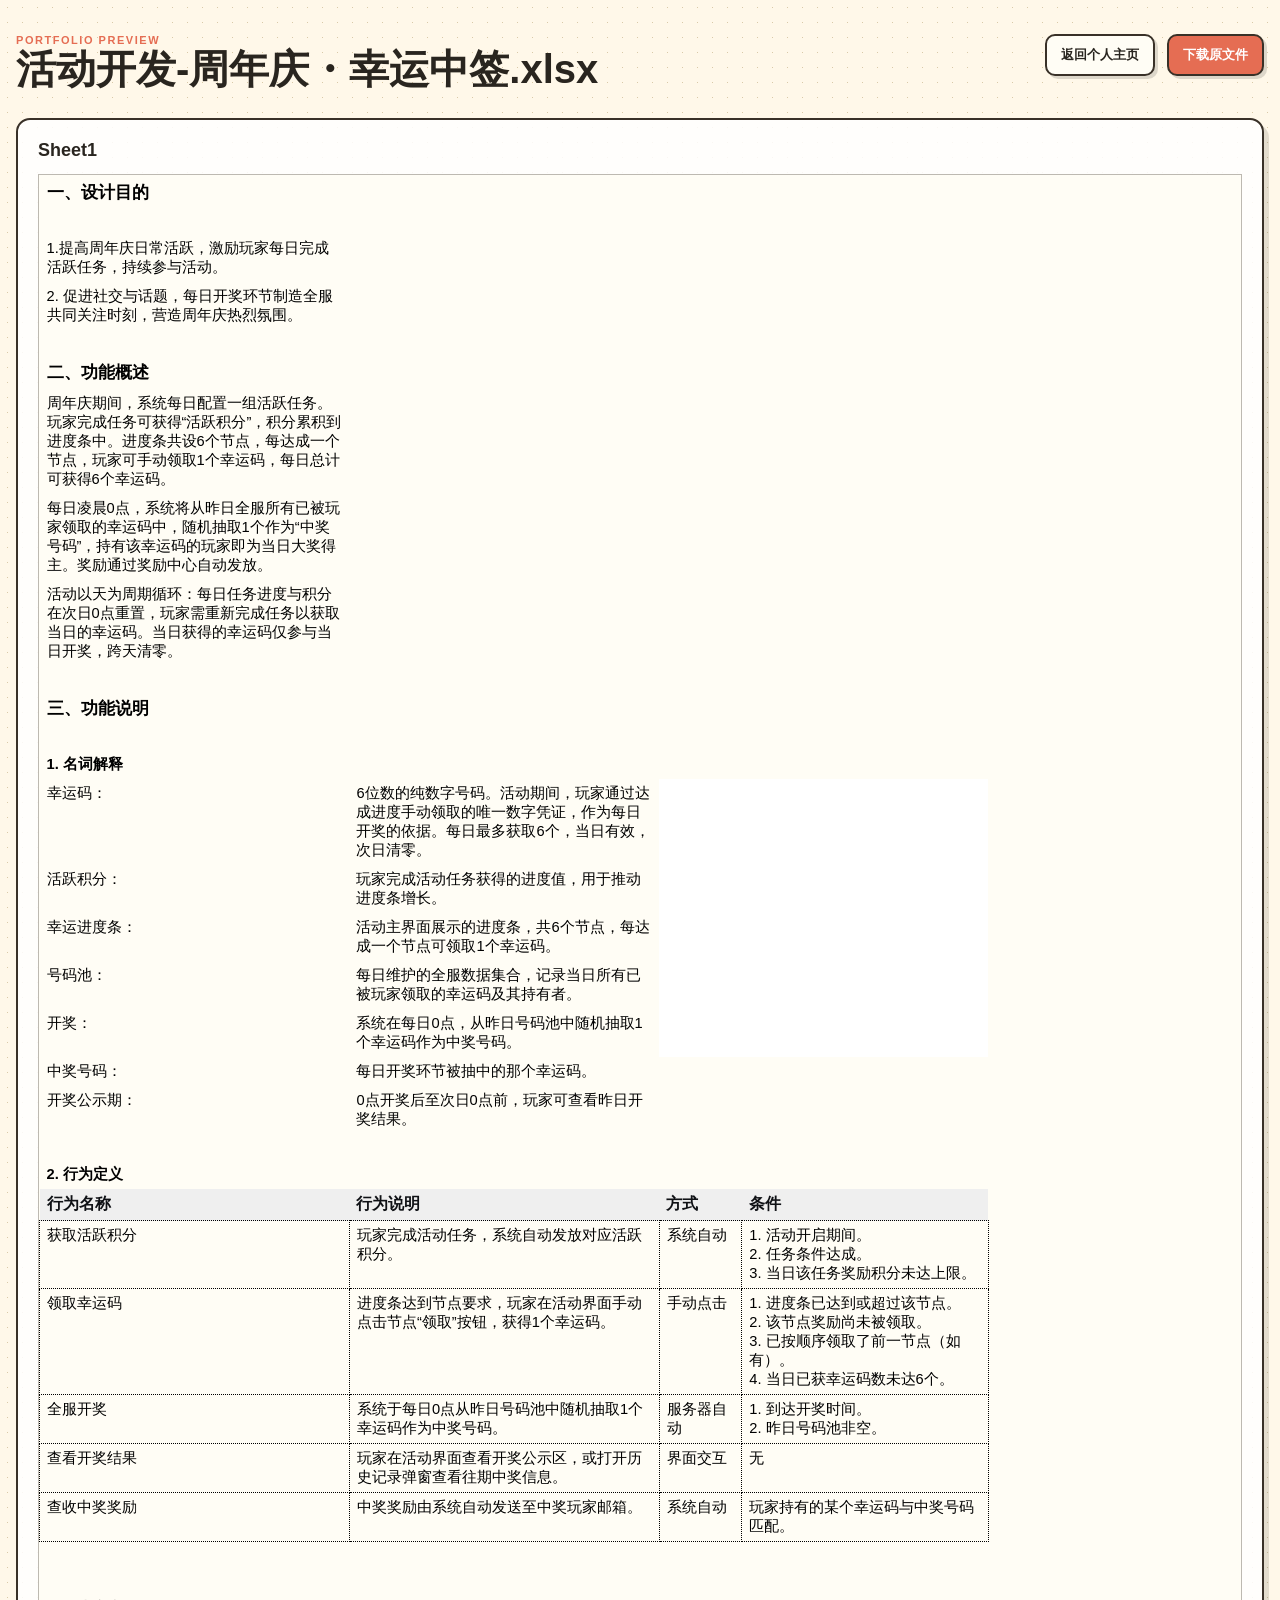
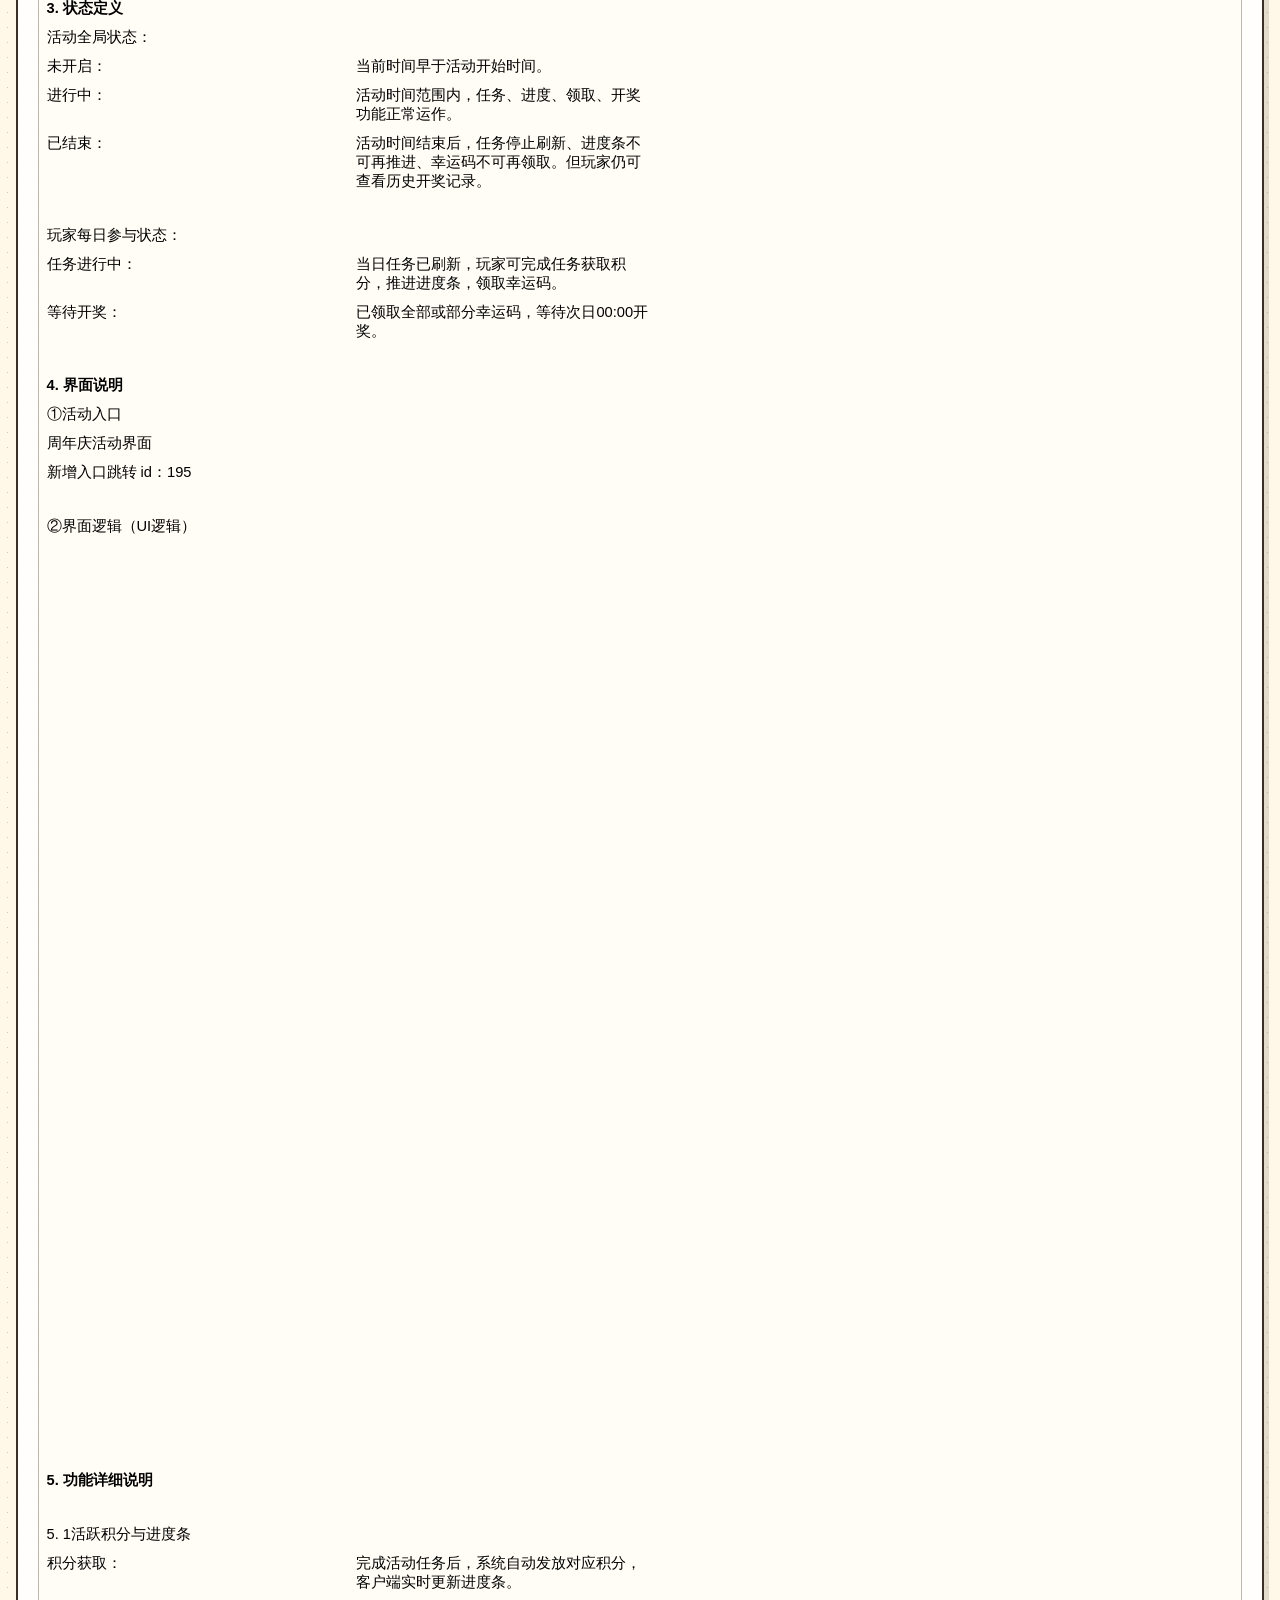
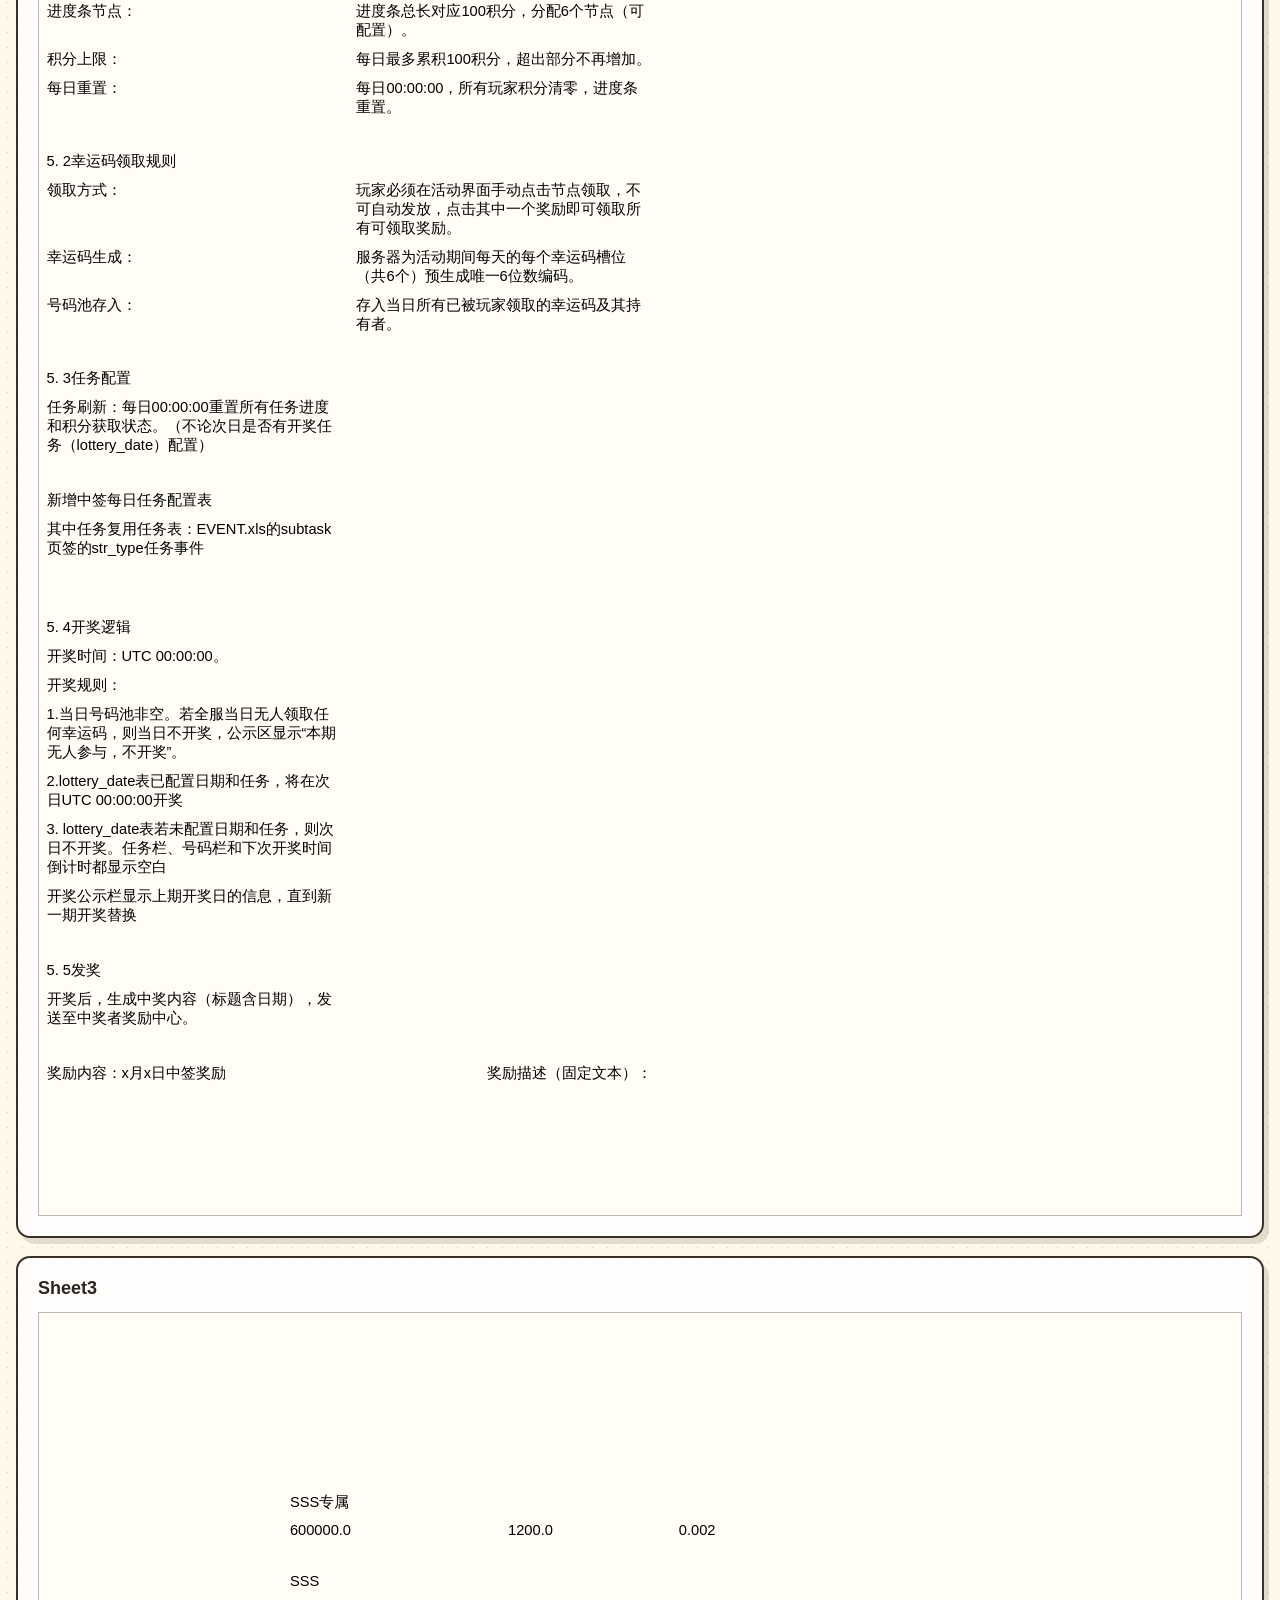
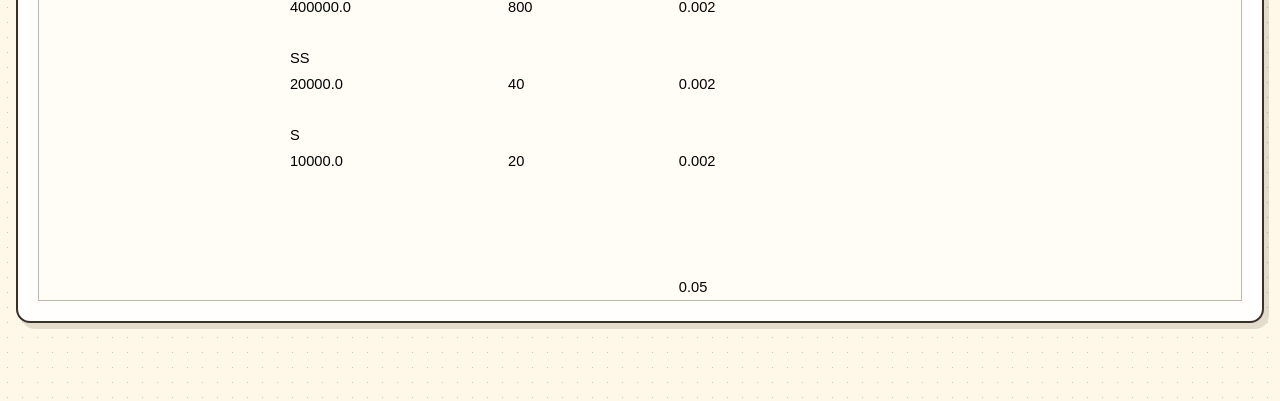
==== 预览/活动开发-周年庆-幸运中签.xlsx.html @ 52d65249 "简历主页：静态站点上线版本" ====
<!doctype html><html lang="zh-CN"><head><meta charset="utf-8"><meta name="viewport" content="width=device-width,initial-scale=1"><title>活动开发-周年庆・幸运中签.xlsx - 在线预览</title><style>:root{--bg:#fff8e9;--ink:#29251f;--line:#393128;--accent:#e56d53}*{box-sizing:border-box}body{margin:0;background:var(--bg);color:var(--ink);font-family:"Segoe Print","Comic Sans MS","Microsoft YaHei",sans-serif;background-image:radial-gradient(#d9c9a8 .7px,transparent .7px);background-size:15px 15px}main{width:min(1360px,calc(100% - 32px));margin:auto;padding:34px 0 60px}header{display:flex;justify-content:space-between;align-items:start;gap:18px;margin-bottom:26px}h1{margin:0;font-size:clamp(24px,5vw,40px);line-height:1.15}.eyebrow{color:var(--accent);font-size:11px;font-weight:800;letter-spacing:.14em}.actions{display:flex;gap:12px;flex-wrap:wrap;justify-content:flex-end}.button{display:inline-block;padding:10px 14px;border:2px solid var(--line);border-radius:10px;background:#fffdf5;color:var(--ink);text-decoration:none;font-size:13px;font-weight:700;box-shadow:3px 3px 0 #0002}.primary{background:var(--accent);color:white}section{margin:18px 0;padding:20px;border:2px solid var(--line);border-radius:14px;background:#ffffffdc;box-shadow:5px 6px 0 #39312824}h2{margin:0 0 13px;font-size:18px}.table-wrap{overflow:auto;border:1px solid #39312855;background:#fffdf5}table{border-collapse:collapse;min-width:780px;font-family:Arial,"Microsoft YaHei",sans-serif;font-size:12px;table-layout:auto}td{padding:5px 7px;min-width:42px;max-width:360px;vertical-align:top;white-space:pre-wrap;word-break:break-word}@media(max-width:640px){header{display:block}.actions{justify-content:flex-start;margin-top:14px}main{width:calc(100% - 20px)}section{padding:14px}}</style></head><body><main><header><div><div class="eyebrow">PORTFOLIO PREVIEW</div><h1>活动开发-周年庆・幸运中签.xlsx</h1></div><div class="actions"><a class="button" href="../index.html">返回个人主页</a><a class="button primary" href="../个人作品集/活动开发-周年庆・幸运中签.xlsx" download>下载原文件</a></div></header><section><h2>Sheet1</h2><div class="table-wrap"><table><tr><td style="font-family:Arial;font-size:13.0pt;color:#000000;background:transparent;font-weight:700" data-width="42.00">一、设计目的</td><td style="font-family:Arial;font-size:10.0pt;color:#000000;background:transparent;vertical-align:bottom" data-width="67.50">&nbsp;</td><td style="font-family:Arial;font-size:10.0pt;color:#000000;background:transparent;vertical-align:bottom" data-width="44.25">&nbsp;</td><td style="font-family:Arial;font-size:10.0pt;color:#000000;background:transparent;vertical-align:bottom" data-width="23.38">&nbsp;</td><td style="font-family:Arial;font-size:10.0pt;color:#000000;background:transparent;vertical-align:bottom" data-width="18.63">&nbsp;</td><td style="font-family:Arial;font-size:10.0pt;color:#000000;background:transparent;vertical-align:bottom" data-width="15.00">&nbsp;</td><td style="font-family:Arial;font-size:10.0pt;color:#000000;background:transparent;vertical-align:bottom" data-width="21.50">&nbsp;</td><td style="font-family:Arial;font-size:10.0pt;color:#000000;background:transparent;vertical-align:bottom">&nbsp;</td><td style="font-family:Arial;font-size:10.0pt;color:#000000;background:transparent;vertical-align:bottom">&nbsp;</td><td style="font-family:Arial;font-size:10.0pt;color:#000000;background:transparent;vertical-align:bottom">&nbsp;</td></tr><tr><td style="font-family:Arial;font-size:10.0pt;color:#000000;background:transparent;vertical-align:bottom" data-width="42.00">&nbsp;</td><td style="font-family:Arial;font-size:10.0pt;color:#000000;background:transparent;vertical-align:bottom" data-width="67.50">&nbsp;</td><td style="font-family:Arial;font-size:10.0pt;color:#000000;background:transparent;vertical-align:bottom" data-width="44.25">&nbsp;</td><td style="font-family:Arial;font-size:10.0pt;color:#000000;background:transparent;vertical-align:bottom" data-width="23.38">&nbsp;</td><td style="font-family:Arial;font-size:10.0pt;color:#000000;background:transparent;vertical-align:bottom" data-width="18.63">&nbsp;</td><td style="font-family:Arial;font-size:10.0pt;color:#000000;background:transparent;vertical-align:bottom" data-width="15.00">&nbsp;</td><td style="font-family:Arial;font-size:10.0pt;color:#000000;background:transparent;vertical-align:bottom" data-width="21.50">&nbsp;</td><td style="font-family:Arial;font-size:10.0pt;color:#000000;background:transparent;vertical-align:bottom">&nbsp;</td><td style="font-family:Arial;font-size:10.0pt;color:#000000;background:transparent;vertical-align:bottom">&nbsp;</td><td style="font-family:Arial;font-size:10.0pt;color:#000000;background:transparent;vertical-align:bottom">&nbsp;</td></tr><tr><td style="font-family:Arial;font-size:11pt;color:#000000;background:transparent" data-width="42.00">1.提高周年庆日常活跃，激励玩家每日完成活跃任务，持续参与活动。</td><td style="font-family:Arial;font-size:10.0pt;color:#000000;background:transparent;vertical-align:bottom" data-width="67.50">&nbsp;</td><td style="font-family:Arial;font-size:10.0pt;color:#000000;background:transparent;vertical-align:bottom" data-width="44.25">&nbsp;</td><td style="font-family:Arial;font-size:10.0pt;color:#000000;background:transparent;vertical-align:bottom" data-width="23.38">&nbsp;</td><td style="font-family:Arial;font-size:10.0pt;color:#000000;background:transparent;vertical-align:bottom" data-width="18.63">&nbsp;</td><td style="font-family:Arial;font-size:10.0pt;color:#000000;background:transparent;vertical-align:bottom" data-width="15.00">&nbsp;</td><td style="font-family:Arial;font-size:10.0pt;color:#000000;background:transparent;vertical-align:bottom" data-width="21.50">&nbsp;</td><td style="font-family:Arial;font-size:10.0pt;color:#000000;background:transparent;vertical-align:bottom">&nbsp;</td><td style="font-family:Arial;font-size:10.0pt;color:#000000;background:transparent;vertical-align:bottom">&nbsp;</td><td style="font-family:Arial;font-size:10.0pt;color:#000000;background:transparent;vertical-align:bottom">&nbsp;</td></tr><tr><td style="font-family:Arial;font-size:11pt;color:#000000;background:transparent" data-width="42.00">2. 促进社交与话题，每日开奖环节制造全服共同关注时刻，营造周年庆热烈氛围。</td><td style="font-family:Arial;font-size:10.0pt;color:#000000;background:transparent;vertical-align:bottom" data-width="67.50">&nbsp;</td><td style="font-family:Arial;font-size:10.0pt;color:#000000;background:transparent;vertical-align:bottom" data-width="44.25">&nbsp;</td><td style="font-family:Arial;font-size:10.0pt;color:#000000;background:transparent;vertical-align:bottom" data-width="23.38">&nbsp;</td><td style="font-family:Arial;font-size:10.0pt;color:#000000;background:transparent;vertical-align:bottom" data-width="18.63">&nbsp;</td><td style="font-family:Arial;font-size:10.0pt;color:#000000;background:transparent;vertical-align:bottom" data-width="15.00">&nbsp;</td><td style="font-family:Arial;font-size:10.0pt;color:#000000;background:transparent;vertical-align:bottom" data-width="21.50">&nbsp;</td><td style="font-family:Arial;font-size:10.0pt;color:#000000;background:transparent;vertical-align:bottom">&nbsp;</td><td style="font-family:Arial;font-size:10.0pt;color:#000000;background:transparent;vertical-align:bottom">&nbsp;</td><td style="font-family:Arial;font-size:10.0pt;color:#000000;background:transparent;vertical-align:bottom">&nbsp;</td></tr><tr><td style="font-family:Arial;font-size:10.0pt;color:#000000;background:transparent;vertical-align:bottom" data-width="42.00">&nbsp;</td><td style="font-family:Arial;font-size:10.0pt;color:#000000;background:transparent;vertical-align:bottom" data-width="67.50">&nbsp;</td><td style="font-family:Arial;font-size:10.0pt;color:#000000;background:transparent;vertical-align:bottom" data-width="44.25">&nbsp;</td><td style="font-family:Arial;font-size:10.0pt;color:#000000;background:transparent;vertical-align:bottom" data-width="23.38">&nbsp;</td><td style="font-family:Arial;font-size:10.0pt;color:#000000;background:transparent;vertical-align:bottom" data-width="18.63">&nbsp;</td><td style="font-family:Arial;font-size:10.0pt;color:#000000;background:transparent;vertical-align:bottom" data-width="15.00">&nbsp;</td><td style="font-family:Arial;font-size:10.0pt;color:#000000;background:transparent;vertical-align:bottom" data-width="21.50">&nbsp;</td><td style="font-family:Arial;font-size:10.0pt;color:#000000;background:transparent;vertical-align:bottom">&nbsp;</td><td style="font-family:Arial;font-size:10.0pt;color:#000000;background:transparent;vertical-align:bottom">&nbsp;</td><td style="font-family:Arial;font-size:10.0pt;color:#000000;background:transparent;vertical-align:bottom">&nbsp;</td></tr><tr><td style="font-family:Arial;font-size:13.0pt;color:#000000;background:transparent;font-weight:700" data-width="42.00">二、功能概述</td><td style="font-family:Arial;font-size:10.0pt;color:#000000;background:transparent;vertical-align:bottom" data-width="67.50">&nbsp;</td><td style="font-family:Arial;font-size:10.0pt;color:#000000;background:transparent;vertical-align:bottom" data-width="44.25">&nbsp;</td><td style="font-family:Arial;font-size:10.0pt;color:#000000;background:transparent;vertical-align:bottom" data-width="23.38">&nbsp;</td><td style="font-family:Arial;font-size:10.0pt;color:#000000;background:transparent;vertical-align:bottom" data-width="18.63">&nbsp;</td><td style="font-family:Arial;font-size:10.0pt;color:#000000;background:transparent;vertical-align:bottom" data-width="15.00">&nbsp;</td><td style="font-family:Arial;font-size:10.0pt;color:#000000;background:transparent;vertical-align:bottom" data-width="21.50">&nbsp;</td><td style="font-family:Arial;font-size:10.0pt;color:#000000;background:transparent;vertical-align:bottom">&nbsp;</td><td style="font-family:Arial;font-size:10.0pt;color:#000000;background:transparent;vertical-align:bottom">&nbsp;</td><td style="font-family:Arial;font-size:10.0pt;color:#000000;background:transparent;vertical-align:bottom">&nbsp;</td></tr><tr><td style="font-family:Arial;font-size:11pt;color:#000000;background:transparent" data-width="42.00">周年庆期间，系统每日配置一组活跃任务。玩家完成任务可获得“活跃积分”，积分累积到进度条中。进度条共设6个节点，每达成一个节点，玩家可手动领取1个幸运码，每日总计可获得6个幸运码。</td><td style="font-family:Arial;font-size:10.0pt;color:#000000;background:transparent;vertical-align:bottom" data-width="67.50">&nbsp;</td><td style="font-family:Arial;font-size:10.0pt;color:#000000;background:transparent;vertical-align:bottom" data-width="44.25">&nbsp;</td><td style="font-family:Arial;font-size:10.0pt;color:#000000;background:transparent;vertical-align:bottom" data-width="23.38">&nbsp;</td><td style="font-family:Arial;font-size:10.0pt;color:#000000;background:transparent;vertical-align:bottom" data-width="18.63">&nbsp;</td><td style="font-family:Arial;font-size:10.0pt;color:#000000;background:transparent;vertical-align:bottom" data-width="15.00">&nbsp;</td><td style="font-family:Arial;font-size:10.0pt;color:#000000;background:transparent;vertical-align:bottom" data-width="21.50">&nbsp;</td><td style="font-family:Arial;font-size:10.0pt;color:#000000;background:transparent;vertical-align:bottom">&nbsp;</td><td style="font-family:Arial;font-size:10.0pt;color:#000000;background:transparent;vertical-align:bottom">&nbsp;</td><td style="font-family:Arial;font-size:10.0pt;color:#000000;background:transparent;vertical-align:bottom">&nbsp;</td></tr><tr><td style="font-family:Arial;font-size:11pt;color:#000000;background:transparent" data-width="42.00">每日凌晨0点，系统将从昨日全服所有已被玩家领取的幸运码中，随机抽取1个作为“中奖号码”，持有该幸运码的玩家即为当日大奖得主。奖励通过奖励中心自动发放。</td><td style="font-family:Arial;font-size:10.0pt;color:#000000;background:transparent;vertical-align:bottom" data-width="67.50">&nbsp;</td><td style="font-family:Arial;font-size:10.0pt;color:#000000;background:transparent;vertical-align:bottom" data-width="44.25">&nbsp;</td><td style="font-family:Arial;font-size:10.0pt;color:#000000;background:transparent;vertical-align:bottom" data-width="23.38">&nbsp;</td><td style="font-family:Arial;font-size:10.0pt;color:#000000;background:transparent;vertical-align:bottom" data-width="18.63">&nbsp;</td><td style="font-family:Arial;font-size:10.0pt;color:#000000;background:transparent;vertical-align:bottom" data-width="15.00">&nbsp;</td><td style="font-family:Arial;font-size:10.0pt;color:#000000;background:transparent;vertical-align:bottom" data-width="21.50">&nbsp;</td><td style="font-family:Arial;font-size:10.0pt;color:#000000;background:transparent;vertical-align:bottom">&nbsp;</td><td style="font-family:Arial;font-size:10.0pt;color:#000000;background:transparent;vertical-align:bottom">&nbsp;</td><td style="font-family:Arial;font-size:10.0pt;color:#000000;background:transparent;vertical-align:bottom">&nbsp;</td></tr><tr><td style="font-family:Arial;font-size:11pt;color:#000000;background:transparent" data-width="42.00">活动以天为周期循环：每日任务进度与积分在次日0点重置，玩家需重新完成任务以获取当日的幸运码。当日获得的幸运码仅参与当日开奖，跨天清零。</td><td style="font-family:Arial;font-size:10.0pt;color:#000000;background:transparent;vertical-align:bottom" data-width="67.50">&nbsp;</td><td style="font-family:Arial;font-size:10.0pt;color:#000000;background:transparent;vertical-align:bottom" data-width="44.25">&nbsp;</td><td style="font-family:Arial;font-size:10.0pt;color:#000000;background:transparent;vertical-align:bottom" data-width="23.38">&nbsp;</td><td style="font-family:Arial;font-size:10.0pt;color:#000000;background:transparent;vertical-align:bottom" data-width="18.63">&nbsp;</td><td style="font-family:Arial;font-size:10.0pt;color:#000000;background:transparent;vertical-align:bottom" data-width="15.00">&nbsp;</td><td style="font-family:Arial;font-size:10.0pt;color:#000000;background:transparent;vertical-align:bottom" data-width="21.50">&nbsp;</td><td style="font-family:Arial;font-size:10.0pt;color:#000000;background:transparent;vertical-align:bottom">&nbsp;</td><td style="font-family:Arial;font-size:10.0pt;color:#000000;background:transparent;vertical-align:bottom">&nbsp;</td><td style="font-family:Arial;font-size:10.0pt;color:#000000;background:transparent;vertical-align:bottom">&nbsp;</td></tr><tr><td style="font-family:Arial;font-size:10.0pt;color:#000000;background:transparent;vertical-align:bottom" data-width="42.00">&nbsp;</td><td style="font-family:Arial;font-size:10.0pt;color:#000000;background:transparent;vertical-align:bottom" data-width="67.50">&nbsp;</td><td style="font-family:Arial;font-size:10.0pt;color:#000000;background:transparent;vertical-align:bottom" data-width="44.25">&nbsp;</td><td style="font-family:Arial;font-size:10.0pt;color:#000000;background:transparent;vertical-align:bottom" data-width="23.38">&nbsp;</td><td style="font-family:Arial;font-size:10.0pt;color:#000000;background:transparent;vertical-align:bottom" data-width="18.63">&nbsp;</td><td style="font-family:Arial;font-size:10.0pt;color:#000000;background:transparent;vertical-align:bottom" data-width="15.00">&nbsp;</td><td style="font-family:Arial;font-size:10.0pt;color:#000000;background:transparent;vertical-align:bottom" data-width="21.50">&nbsp;</td><td style="font-family:Arial;font-size:10.0pt;color:#000000;background:transparent;vertical-align:bottom">&nbsp;</td><td style="font-family:Arial;font-size:10.0pt;color:#000000;background:transparent;vertical-align:bottom">&nbsp;</td><td style="font-family:Arial;font-size:10.0pt;color:#000000;background:transparent;vertical-align:bottom">&nbsp;</td></tr><tr><td style="font-family:Arial;font-size:13.0pt;color:#000000;background:transparent;font-weight:700" data-width="42.00">三、功能说明</td><td style="font-family:Arial;font-size:10.0pt;color:#000000;background:transparent;vertical-align:bottom" data-width="67.50">&nbsp;</td><td style="font-family:Arial;font-size:10.0pt;color:#000000;background:transparent;vertical-align:bottom" data-width="44.25">&nbsp;</td><td style="font-family:Arial;font-size:10.0pt;color:#000000;background:transparent;vertical-align:bottom" data-width="23.38">&nbsp;</td><td style="font-family:Arial;font-size:10.0pt;color:#000000;background:transparent;vertical-align:bottom" data-width="18.63">&nbsp;</td><td style="font-family:Arial;font-size:10.0pt;color:#000000;background:transparent;vertical-align:bottom" data-width="15.00">&nbsp;</td><td style="font-family:Arial;font-size:10.0pt;color:#000000;background:transparent;vertical-align:bottom" data-width="21.50">&nbsp;</td><td style="font-family:Arial;font-size:10.0pt;color:#000000;background:transparent;vertical-align:bottom">&nbsp;</td><td style="font-family:Arial;font-size:10.0pt;color:#000000;background:transparent;vertical-align:bottom">&nbsp;</td><td style="font-family:Arial;font-size:10.0pt;color:#000000;background:transparent;vertical-align:bottom">&nbsp;</td></tr><tr><td style="font-family:Arial;font-size:10.0pt;color:#000000;background:transparent;vertical-align:bottom" data-width="42.00">&nbsp;</td><td style="font-family:Arial;font-size:10.0pt;color:#000000;background:transparent;vertical-align:bottom" data-width="67.50">&nbsp;</td><td style="font-family:Arial;font-size:10.0pt;color:#000000;background:transparent;vertical-align:bottom" data-width="44.25">&nbsp;</td><td style="font-family:Arial;font-size:10.0pt;color:#000000;background:transparent;vertical-align:bottom" data-width="23.38">&nbsp;</td><td style="font-family:Arial;font-size:10.0pt;color:#000000;background:transparent;vertical-align:bottom" data-width="18.63">&nbsp;</td><td style="font-family:Arial;font-size:10.0pt;color:#000000;background:transparent;vertical-align:bottom" data-width="15.00">&nbsp;</td><td style="font-family:Arial;font-size:10.0pt;color:#000000;background:transparent;vertical-align:bottom" data-width="21.50">&nbsp;</td><td style="font-family:Arial;font-size:10.0pt;color:#000000;background:transparent;vertical-align:bottom">&nbsp;</td><td style="font-family:Arial;font-size:10.0pt;color:#000000;background:transparent;vertical-align:bottom">&nbsp;</td><td style="font-family:Arial;font-size:10.0pt;color:#000000;background:transparent;vertical-align:bottom">&nbsp;</td></tr><tr><td style="font-family:Arial;font-size:11pt;color:#000000;background:transparent;font-weight:700" data-width="42.00">1. 名词解释</td><td style="font-family:Arial;font-size:10.0pt;color:#000000;background:transparent;vertical-align:bottom" data-width="67.50">&nbsp;</td><td style="font-family:Arial;font-size:10.0pt;color:#000000;background:transparent;vertical-align:bottom" data-width="44.25">&nbsp;</td><td style="font-family:Arial;font-size:10.0pt;color:#000000;background:transparent;vertical-align:bottom" data-width="23.38">&nbsp;</td><td style="font-family:Arial;font-size:10.0pt;color:#000000;background:transparent;vertical-align:bottom" data-width="18.63">&nbsp;</td><td style="font-family:Arial;font-size:10.0pt;color:#000000;background:transparent;vertical-align:bottom" data-width="15.00">&nbsp;</td><td style="font-family:Arial;font-size:10.0pt;color:#000000;background:transparent;vertical-align:bottom" data-width="21.50">&nbsp;</td><td style="font-family:Arial;font-size:10.0pt;color:#000000;background:transparent;vertical-align:bottom">&nbsp;</td><td style="font-family:Arial;font-size:10.0pt;color:#000000;background:transparent;vertical-align:bottom">&nbsp;</td><td style="font-family:Arial;font-size:10.0pt;color:#000000;background:transparent;vertical-align:bottom">&nbsp;</td></tr><tr><td style="font-family:Arial;font-size:11pt;color:#000000;background:transparent" data-width="42.00">幸运码：</td><td style="font-family:Arial;font-size:11pt;color:#000000;background:transparent" data-width="67.50">6位数的纯数字号码。活动期间，玩家通过达成进度手动领取的唯一数字凭证，作为每日开奖的依据。每日最多获取6个，当日有效，次日清零。</td><td style="font-family:Quote-cjk-patch;font-size:12.0pt;color:#0F1115;background:#FFFFFF" data-width="44.25">&nbsp;</td><td style="font-family:Quote-cjk-patch;font-size:12.0pt;color:#0F1115;background:#FFFFFF" data-width="23.38">&nbsp;</td><td style="font-family:Arial;font-size:10.0pt;color:#000000;background:transparent;vertical-align:bottom" data-width="18.63">&nbsp;</td><td style="font-family:Arial;font-size:10.0pt;color:#000000;background:transparent;vertical-align:bottom" data-width="15.00">&nbsp;</td><td style="font-family:Arial;font-size:10.0pt;color:#000000;background:transparent;vertical-align:bottom" data-width="21.50">&nbsp;</td><td style="font-family:Arial;font-size:10.0pt;color:#000000;background:transparent;vertical-align:bottom">&nbsp;</td><td style="font-family:Arial;font-size:10.0pt;color:#000000;background:transparent;vertical-align:bottom">&nbsp;</td><td style="font-family:Arial;font-size:10.0pt;color:#000000;background:transparent;vertical-align:bottom">&nbsp;</td></tr><tr><td style="font-family:Arial;font-size:11pt;color:#000000;background:transparent" data-width="42.00">活跃积分：</td><td style="font-family:Arial;font-size:11pt;color:#000000;background:transparent" data-width="67.50">玩家完成活动任务获得的进度值，用于推动进度条增长。</td><td style="font-family:Quote-cjk-patch;font-size:12.0pt;color:#0F1115;background:#FFFFFF" data-width="44.25">&nbsp;</td><td style="font-family:Quote-cjk-patch;font-size:12.0pt;color:#0F1115;background:#FFFFFF" data-width="23.38">&nbsp;</td><td style="font-family:Arial;font-size:10.0pt;color:#000000;background:transparent;vertical-align:bottom" data-width="18.63">&nbsp;</td><td style="font-family:Arial;font-size:10.0pt;color:#000000;background:transparent;vertical-align:bottom" data-width="15.00">&nbsp;</td><td style="font-family:Arial;font-size:10.0pt;color:#000000;background:transparent;vertical-align:bottom" data-width="21.50">&nbsp;</td><td style="font-family:Arial;font-size:10.0pt;color:#000000;background:transparent;vertical-align:bottom">&nbsp;</td><td style="font-family:Arial;font-size:10.0pt;color:#000000;background:transparent;vertical-align:bottom">&nbsp;</td><td style="font-family:Arial;font-size:10.0pt;color:#000000;background:transparent;vertical-align:bottom">&nbsp;</td></tr><tr><td style="font-family:Arial;font-size:11pt;color:#000000;background:transparent" data-width="42.00">幸运进度条：</td><td style="font-family:Arial;font-size:11pt;color:#000000;background:transparent" data-width="67.50">活动主界面展示的进度条，共6个节点，每达成一个节点可领取1个幸运码。</td><td style="font-family:Quote-cjk-patch;font-size:12.0pt;color:#0F1115;background:#FFFFFF" data-width="44.25">&nbsp;</td><td style="font-family:Quote-cjk-patch;font-size:12.0pt;color:#0F1115;background:#FFFFFF" data-width="23.38">&nbsp;</td><td style="font-family:Arial;font-size:10.0pt;color:#000000;background:transparent;vertical-align:bottom" data-width="18.63">&nbsp;</td><td style="font-family:Arial;font-size:10.0pt;color:#000000;background:transparent;vertical-align:bottom" data-width="15.00">&nbsp;</td><td style="font-family:Arial;font-size:10.0pt;color:#000000;background:transparent;vertical-align:bottom" data-width="21.50">&nbsp;</td><td style="font-family:Arial;font-size:10.0pt;color:#000000;background:transparent;vertical-align:bottom">&nbsp;</td><td style="font-family:Arial;font-size:10.0pt;color:#000000;background:transparent;vertical-align:bottom">&nbsp;</td><td style="font-family:Arial;font-size:10.0pt;color:#000000;background:transparent;vertical-align:bottom">&nbsp;</td></tr><tr><td style="font-family:Arial;font-size:11pt;color:#000000;background:transparent" data-width="42.00">号码池：</td><td style="font-family:Arial;font-size:11pt;color:#000000;background:transparent" data-width="67.50">每日维护的全服数据集合，记录当日所有已被玩家领取的幸运码及其持有者。</td><td style="font-family:Quote-cjk-patch;font-size:12.0pt;color:#0F1115;background:#FFFFFF" data-width="44.25">&nbsp;</td><td style="font-family:Quote-cjk-patch;font-size:12.0pt;color:#0F1115;background:#FFFFFF" data-width="23.38">&nbsp;</td><td style="font-family:Arial;font-size:10.0pt;color:#000000;background:transparent;vertical-align:bottom" data-width="18.63">&nbsp;</td><td style="font-family:Arial;font-size:10.0pt;color:#000000;background:transparent;vertical-align:bottom" data-width="15.00">&nbsp;</td><td style="font-family:Arial;font-size:10.0pt;color:#000000;background:transparent;vertical-align:bottom" data-width="21.50">&nbsp;</td><td style="font-family:Arial;font-size:10.0pt;color:#000000;background:transparent;vertical-align:bottom">&nbsp;</td><td style="font-family:Arial;font-size:10.0pt;color:#000000;background:transparent;vertical-align:bottom">&nbsp;</td><td style="font-family:Arial;font-size:10.0pt;color:#000000;background:transparent;vertical-align:bottom">&nbsp;</td></tr><tr><td style="font-family:Arial;font-size:11pt;color:#000000;background:transparent" data-width="42.00">开奖：</td><td style="font-family:Arial;font-size:11pt;color:#000000;background:transparent" data-width="67.50">系统在每日0点，从昨日号码池中随机抽取1个幸运码作为中奖号码。</td><td style="font-family:Quote-cjk-patch;font-size:12.0pt;color:#0F1115;background:#FFFFFF" data-width="44.25">&nbsp;</td><td style="font-family:Quote-cjk-patch;font-size:12.0pt;color:#0F1115;background:#FFFFFF" data-width="23.38">&nbsp;</td><td style="font-family:Arial;font-size:10.0pt;color:#000000;background:transparent;vertical-align:bottom" data-width="18.63">&nbsp;</td><td style="font-family:Arial;font-size:10.0pt;color:#000000;background:transparent;vertical-align:bottom" data-width="15.00">&nbsp;</td><td style="font-family:Arial;font-size:10.0pt;color:#000000;background:transparent;vertical-align:bottom" data-width="21.50">&nbsp;</td><td style="font-family:Arial;font-size:10.0pt;color:#000000;background:transparent;vertical-align:bottom">&nbsp;</td><td style="font-family:Arial;font-size:10.0pt;color:#000000;background:transparent;vertical-align:bottom">&nbsp;</td><td style="font-family:Arial;font-size:10.0pt;color:#000000;background:transparent;vertical-align:bottom">&nbsp;</td></tr><tr><td style="font-family:Arial;font-size:11pt;color:#000000;background:transparent" data-width="42.00">中奖号码：</td><td style="font-family:Arial;font-size:11pt;color:#000000;background:transparent" data-width="67.50">每日开奖环节被抽中的那个幸运码。</td><td style="font-family:Arial;font-size:10.0pt;color:#000000;background:transparent;vertical-align:bottom" data-width="44.25">&nbsp;</td><td style="font-family:Arial;font-size:10.0pt;color:#000000;background:transparent;vertical-align:bottom" data-width="23.38">&nbsp;</td><td style="font-family:Arial;font-size:10.0pt;color:#000000;background:transparent;vertical-align:bottom" data-width="18.63">&nbsp;</td><td style="font-family:Arial;font-size:10.0pt;color:#000000;background:transparent;vertical-align:bottom" data-width="15.00">&nbsp;</td><td style="font-family:Arial;font-size:10.0pt;color:#000000;background:transparent;vertical-align:bottom" data-width="21.50">&nbsp;</td><td style="font-family:Arial;font-size:10.0pt;color:#000000;background:transparent;vertical-align:bottom">&nbsp;</td><td style="font-family:Arial;font-size:10.0pt;color:#000000;background:transparent;vertical-align:bottom">&nbsp;</td><td style="font-family:Arial;font-size:10.0pt;color:#000000;background:transparent;vertical-align:bottom">&nbsp;</td></tr><tr><td style="font-family:Arial;font-size:11pt;color:#000000;background:transparent" data-width="42.00">开奖公示期：</td><td style="font-family:Arial;font-size:11pt;color:#000000;background:transparent" data-width="67.50">0点开奖后至次日0点前，玩家可查看昨日开奖结果。</td><td style="font-family:Arial;font-size:10.0pt;color:#000000;background:transparent;vertical-align:bottom" data-width="44.25">&nbsp;</td><td style="font-family:Arial;font-size:10.0pt;color:#000000;background:transparent;vertical-align:bottom" data-width="23.38">&nbsp;</td><td style="font-family:Arial;font-size:10.0pt;color:#000000;background:transparent;vertical-align:bottom" data-width="18.63">&nbsp;</td><td style="font-family:Arial;font-size:10.0pt;color:#000000;background:transparent;vertical-align:bottom" data-width="15.00">&nbsp;</td><td style="font-family:Arial;font-size:10.0pt;color:#000000;background:transparent;vertical-align:bottom" data-width="21.50">&nbsp;</td><td style="font-family:Arial;font-size:10.0pt;color:#000000;background:transparent;vertical-align:bottom">&nbsp;</td><td style="font-family:Arial;font-size:10.0pt;color:#000000;background:transparent;vertical-align:bottom">&nbsp;</td><td style="font-family:Arial;font-size:10.0pt;color:#000000;background:transparent;vertical-align:bottom">&nbsp;</td></tr><tr><td style="font-family:Arial;font-size:11pt;color:#000000;background:transparent" data-width="42.00">&nbsp;</td><td style="font-family:Arial;font-size:10.0pt;color:#000000;background:transparent;vertical-align:bottom" data-width="67.50">&nbsp;</td><td style="font-family:Arial;font-size:10.0pt;color:#000000;background:transparent;vertical-align:bottom" data-width="44.25">&nbsp;</td><td style="font-family:Arial;font-size:10.0pt;color:#000000;background:transparent;vertical-align:bottom" data-width="23.38">&nbsp;</td><td style="font-family:Arial;font-size:10.0pt;color:#000000;background:transparent;vertical-align:bottom" data-width="18.63">&nbsp;</td><td style="font-family:Arial;font-size:10.0pt;color:#000000;background:transparent;vertical-align:bottom" data-width="15.00">&nbsp;</td><td style="font-family:Arial;font-size:10.0pt;color:#000000;background:transparent;vertical-align:bottom" data-width="21.50">&nbsp;</td><td style="font-family:Arial;font-size:10.0pt;color:#000000;background:transparent;vertical-align:bottom">&nbsp;</td><td style="font-family:Arial;font-size:10.0pt;color:#000000;background:transparent;vertical-align:bottom">&nbsp;</td><td style="font-family:Arial;font-size:10.0pt;color:#000000;background:transparent;vertical-align:bottom">&nbsp;</td></tr><tr><td style="font-family:Arial;font-size:11pt;color:#000000;background:transparent;font-weight:700" data-width="42.00">2. 行为定义</td><td style="font-family:Arial;font-size:10.0pt;color:#000000;background:transparent;vertical-align:bottom" data-width="67.50">&nbsp;</td><td style="font-family:Arial;font-size:10.0pt;color:#000000;background:transparent;vertical-align:bottom" data-width="44.25">&nbsp;</td><td style="font-family:Arial;font-size:10.0pt;color:#000000;background:transparent;vertical-align:bottom" data-width="23.38">&nbsp;</td><td style="font-family:Arial;font-size:10.0pt;color:#000000;background:transparent;vertical-align:bottom" data-width="18.63">&nbsp;</td><td style="font-family:Arial;font-size:10.0pt;color:#000000;background:transparent;vertical-align:bottom" data-width="15.00">&nbsp;</td><td style="font-family:Arial;font-size:10.0pt;color:#000000;background:transparent;vertical-align:bottom" data-width="21.50">&nbsp;</td><td style="font-family:Arial;font-size:10.0pt;color:#000000;background:transparent;vertical-align:bottom">&nbsp;</td><td style="font-family:Arial;font-size:10.0pt;color:#000000;background:transparent;vertical-align:bottom">&nbsp;</td><td style="font-family:Arial;font-size:10.0pt;color:#000000;background:transparent;vertical-align:bottom">&nbsp;</td></tr><tr><td style="font-family:Arial;font-size:12.0pt;color:#0F1115;background:#EFEFEF;font-weight:700;text-align:left;border-left:1px thin #000000;border-right:1px thin #000000;border-top:1px thin #000000" data-width="42.00">行为名称</td><td style="font-family:Quote-cjk-patch;font-size:12.0pt;color:#0F1115;background:#EFEFEF;font-weight:700;text-align:left;border-left:1px thin #000000;border-right:1px thin #000000;border-top:1px thin #000000" data-width="67.50">行为说明</td><td style="font-family:Quote-cjk-patch;font-size:12.0pt;color:#0F1115;background:#EFEFEF;font-weight:700;text-align:left;border-left:1px thin #000000;border-right:1px thin #000000;border-top:1px thin #000000" data-width="44.25">方式</td><td style="font-family:Quote-cjk-patch;font-size:12.0pt;color:#0F1115;background:#EFEFEF;font-weight:700;text-align:left;border-left:1px thin #000000;border-right:1px thin #000000;border-top:1px thin #000000" data-width="23.38">条件</td><td style="font-family:Arial;font-size:10.0pt;color:#000000;background:transparent;vertical-align:bottom" data-width="18.63">&nbsp;</td><td style="font-family:Arial;font-size:10.0pt;color:#000000;background:transparent;vertical-align:bottom" data-width="15.00">&nbsp;</td><td style="font-family:Arial;font-size:10.0pt;color:#000000;background:transparent;vertical-align:bottom" data-width="21.50">&nbsp;</td><td style="font-family:Arial;font-size:10.0pt;color:#000000;background:transparent;vertical-align:bottom">&nbsp;</td><td style="font-family:Arial;font-size:10.0pt;color:#000000;background:transparent;vertical-align:bottom">&nbsp;</td><td style="font-family:Arial;font-size:10.0pt;color:#000000;background:transparent;vertical-align:bottom">&nbsp;</td></tr><tr><td style="font-family:Arial;font-size:11pt;color:#000000;background:transparent;border-left:1px dotted #000000;border-right:1px dotted #000000;border-top:1px dotted #000000;border-bottom:1px dotted #000000" data-width="42.00">获取活跃积分</td><td style="font-family:Arial;font-size:11pt;color:#000000;background:transparent;border-left:1px dotted #000000;border-right:1px dotted #000000;border-top:1px dotted #000000;border-bottom:1px dotted #000000" data-width="67.50">玩家完成活动任务，系统自动发放对应活跃积分。</td><td style="font-family:Arial;font-size:11pt;color:#000000;background:transparent;border-left:1px dotted #000000;border-right:1px dotted #000000;border-top:1px dotted #000000;border-bottom:1px dotted #000000" data-width="44.25">系统自动</td><td style="font-family:Arial;font-size:11pt;color:#000000;background:transparent;border-left:1px dotted #000000;border-right:1px dotted #000000;border-top:1px dotted #000000;border-bottom:1px dotted #000000" data-width="23.38">1. 活动开启期间。
2. 任务条件达成。
3. 当日该任务奖励积分未达上限。</td><td style="font-family:Arial;font-size:10.0pt;color:#000000;background:transparent;vertical-align:bottom" data-width="18.63">&nbsp;</td><td style="font-family:Arial;font-size:10.0pt;color:#000000;background:transparent;vertical-align:bottom" data-width="15.00">&nbsp;</td><td style="font-family:Arial;font-size:10.0pt;color:#000000;background:transparent;vertical-align:bottom" data-width="21.50">&nbsp;</td><td style="font-family:Arial;font-size:10.0pt;color:#000000;background:transparent;vertical-align:bottom">&nbsp;</td><td style="font-family:Arial;font-size:10.0pt;color:#000000;background:transparent;vertical-align:bottom">&nbsp;</td><td style="font-family:Arial;font-size:10.0pt;color:#000000;background:transparent;vertical-align:bottom">&nbsp;</td></tr><tr><td style="font-family:Arial;font-size:11pt;color:#000000;background:transparent;border-left:1px dotted #000000;border-right:1px dotted #000000;border-top:1px dotted #000000;border-bottom:1px dotted #000000" data-width="42.00">领取幸运码</td><td style="font-family:Arial;font-size:11pt;color:#000000;background:transparent;border-left:1px dotted #000000;border-right:1px dotted #000000;border-top:1px dotted #000000;border-bottom:1px dotted #000000" data-width="67.50">进度条达到节点要求，玩家在活动界面手动点击节点“领取”按钮，获得1个幸运码。</td><td style="font-family:Arial;font-size:11pt;color:#000000;background:transparent;border-left:1px dotted #000000;border-right:1px dotted #000000;border-top:1px dotted #000000;border-bottom:1px dotted #000000" data-width="44.25">手动点击</td><td style="font-family:Arial;font-size:11pt;color:#000000;background:transparent;border-left:1px dotted #000000;border-right:1px dotted #000000;border-top:1px dotted #000000;border-bottom:1px dotted #000000" data-width="23.38">1. 进度条已达到或超过该节点。
2. 该节点奖励尚未被领取。
3. 已按顺序领取了前一节点（如有）。
4. 当日已获幸运码数未达6个。</td><td style="font-family:Arial;font-size:10.0pt;color:#000000;background:transparent;vertical-align:bottom" data-width="18.63">&nbsp;</td><td style="font-family:Arial;font-size:10.0pt;color:#000000;background:transparent;vertical-align:bottom" data-width="15.00">&nbsp;</td><td style="font-family:Arial;font-size:10.0pt;color:#000000;background:transparent;vertical-align:bottom" data-width="21.50">&nbsp;</td><td style="font-family:Arial;font-size:10.0pt;color:#000000;background:transparent;vertical-align:bottom">&nbsp;</td><td style="font-family:Arial;font-size:10.0pt;color:#000000;background:transparent;vertical-align:bottom">&nbsp;</td><td style="font-family:Arial;font-size:10.0pt;color:#000000;background:transparent;vertical-align:bottom">&nbsp;</td></tr><tr><td style="font-family:Arial;font-size:11pt;color:#000000;background:transparent;border-left:1px dotted #000000;border-right:1px dotted #000000;border-top:1px dotted #000000;border-bottom:1px dotted #000000" data-width="42.00">全服开奖</td><td style="font-family:Arial;font-size:11pt;color:#000000;background:transparent;border-left:1px dotted #000000;border-right:1px dotted #000000;border-top:1px dotted #000000;border-bottom:1px dotted #000000" data-width="67.50">系统于每日0点从昨日号码池中随机抽取1个幸运码作为中奖号码。</td><td style="font-family:Arial;font-size:11pt;color:#000000;background:transparent;border-left:1px dotted #000000;border-right:1px dotted #000000;border-top:1px dotted #000000;border-bottom:1px dotted #000000" data-width="44.25">服务器自动</td><td style="font-family:Arial;font-size:11pt;color:#000000;background:transparent;border-left:1px dotted #000000;border-right:1px dotted #000000;border-top:1px dotted #000000;border-bottom:1px dotted #000000" data-width="23.38">1. 到达开奖时间。
2. 昨日号码池非空。</td><td style="font-family:Arial;font-size:10.0pt;color:#000000;background:transparent;vertical-align:bottom" data-width="18.63">&nbsp;</td><td style="font-family:Arial;font-size:10.0pt;color:#000000;background:transparent;vertical-align:bottom" data-width="15.00">&nbsp;</td><td style="font-family:Arial;font-size:10.0pt;color:#000000;background:transparent;vertical-align:bottom" data-width="21.50">&nbsp;</td><td style="font-family:Arial;font-size:10.0pt;color:#000000;background:transparent;vertical-align:bottom">&nbsp;</td><td style="font-family:Arial;font-size:10.0pt;color:#000000;background:transparent;vertical-align:bottom">&nbsp;</td><td style="font-family:Arial;font-size:10.0pt;color:#000000;background:transparent;vertical-align:bottom">&nbsp;</td></tr><tr><td style="font-family:Arial;font-size:11pt;color:#000000;background:transparent;border-left:1px dotted #000000;border-right:1px dotted #000000;border-top:1px dotted #000000;border-bottom:1px dotted #000000" data-width="42.00">查看开奖结果</td><td style="font-family:Arial;font-size:11pt;color:#000000;background:transparent;border-left:1px dotted #000000;border-right:1px dotted #000000;border-top:1px dotted #000000;border-bottom:1px dotted #000000" data-width="67.50">玩家在活动界面查看开奖公示区，或打开历史记录弹窗查看往期中奖信息。</td><td style="font-family:Arial;font-size:11pt;color:#000000;background:transparent;border-left:1px dotted #000000;border-right:1px dotted #000000;border-top:1px dotted #000000;border-bottom:1px dotted #000000" data-width="44.25">界面交互</td><td style="font-family:Arial;font-size:11pt;color:#000000;background:transparent;border-left:1px dotted #000000;border-right:1px dotted #000000;border-top:1px dotted #000000;border-bottom:1px dotted #000000" data-width="23.38">无</td><td style="font-family:Arial;font-size:10.0pt;color:#000000;background:transparent;vertical-align:bottom" data-width="18.63">&nbsp;</td><td style="font-family:Arial;font-size:10.0pt;color:#000000;background:transparent;vertical-align:bottom" data-width="15.00">&nbsp;</td><td style="font-family:Arial;font-size:10.0pt;color:#000000;background:transparent;vertical-align:bottom" data-width="21.50">&nbsp;</td><td style="font-family:Arial;font-size:10.0pt;color:#000000;background:transparent;vertical-align:bottom">&nbsp;</td><td style="font-family:Arial;font-size:10.0pt;color:#000000;background:transparent;vertical-align:bottom">&nbsp;</td><td style="font-family:Arial;font-size:10.0pt;color:#000000;background:transparent;vertical-align:bottom">&nbsp;</td></tr><tr><td style="font-family:Arial;font-size:11pt;color:#000000;background:transparent;border-left:1px dotted #000000;border-right:1px dotted #000000;border-top:1px dotted #000000;border-bottom:1px dotted #000000" data-width="42.00">查收中奖奖励</td><td style="font-family:Arial;font-size:11pt;color:#000000;background:transparent;border-left:1px dotted #000000;border-right:1px dotted #000000;border-top:1px dotted #000000;border-bottom:1px dotted #000000" data-width="67.50">中奖奖励由系统自动发送至中奖玩家邮箱。</td><td style="font-family:Arial;font-size:11pt;color:#000000;background:transparent;border-left:1px dotted #000000;border-right:1px dotted #000000;border-top:1px dotted #000000;border-bottom:1px dotted #000000" data-width="44.25">系统自动</td><td style="font-family:Arial;font-size:11pt;color:#000000;background:transparent;border-left:1px dotted #000000;border-right:1px dotted #000000;border-top:1px dotted #000000;border-bottom:1px dotted #000000" data-width="23.38">玩家持有的某个幸运码与中奖号码匹配。</td><td style="font-family:Arial;font-size:10.0pt;color:#000000;background:transparent;vertical-align:bottom" data-width="18.63">&nbsp;</td><td style="font-family:Arial;font-size:10.0pt;color:#000000;background:transparent;vertical-align:bottom" data-width="15.00">&nbsp;</td><td style="font-family:Arial;font-size:10.0pt;color:#000000;background:transparent;vertical-align:bottom" data-width="21.50">&nbsp;</td><td style="font-family:Arial;font-size:10.0pt;color:#000000;background:transparent;vertical-align:bottom">&nbsp;</td><td style="font-family:Arial;font-size:10.0pt;color:#000000;background:transparent;vertical-align:bottom">&nbsp;</td><td style="font-family:Arial;font-size:10.0pt;color:#000000;background:transparent;vertical-align:bottom">&nbsp;</td></tr><tr><td style="font-family:Arial;font-size:11pt;color:#000000;background:transparent" data-width="42.00">&nbsp;</td><td style="font-family:Arial;font-size:10.0pt;color:#000000;background:transparent;vertical-align:bottom" data-width="67.50">&nbsp;</td><td style="font-family:Arial;font-size:10.0pt;color:#000000;background:transparent;vertical-align:bottom" data-width="44.25">&nbsp;</td><td style="font-family:Arial;font-size:10.0pt;color:#000000;background:transparent;vertical-align:bottom" data-width="23.38">&nbsp;</td><td style="font-family:Arial;font-size:10.0pt;color:#000000;background:transparent;vertical-align:bottom" data-width="18.63">&nbsp;</td><td style="font-family:Arial;font-size:10.0pt;color:#000000;background:transparent;vertical-align:bottom" data-width="15.00">&nbsp;</td><td style="font-family:Arial;font-size:10.0pt;color:#000000;background:transparent;vertical-align:bottom" data-width="21.50">&nbsp;</td><td style="font-family:Arial;font-size:10.0pt;color:#000000;background:transparent;vertical-align:bottom">&nbsp;</td><td style="font-family:Arial;font-size:10.0pt;color:#000000;background:transparent;vertical-align:bottom">&nbsp;</td><td style="font-family:Arial;font-size:10.0pt;color:#000000;background:transparent;vertical-align:bottom">&nbsp;</td></tr><tr><td style="font-family:Arial;font-size:11pt;color:#000000;background:transparent" data-width="42.00">&nbsp;</td><td style="font-family:Arial;font-size:10.0pt;color:#000000;background:transparent;vertical-align:bottom" data-width="67.50">&nbsp;</td><td style="font-family:Arial;font-size:10.0pt;color:#000000;background:transparent;vertical-align:bottom" data-width="44.25">&nbsp;</td><td style="font-family:Arial;font-size:10.0pt;color:#000000;background:transparent;vertical-align:bottom" data-width="23.38">&nbsp;</td><td style="font-family:Arial;font-size:10.0pt;color:#000000;background:transparent;vertical-align:bottom" data-width="18.63">&nbsp;</td><td style="font-family:Arial;font-size:10.0pt;color:#000000;background:transparent;vertical-align:bottom" data-width="15.00">&nbsp;</td><td style="font-family:Arial;font-size:10.0pt;color:#000000;background:transparent;vertical-align:bottom" data-width="21.50">&nbsp;</td><td style="font-family:Arial;font-size:10.0pt;color:#000000;background:transparent;vertical-align:bottom">&nbsp;</td><td style="font-family:Arial;font-size:10.0pt;color:#000000;background:transparent;vertical-align:bottom">&nbsp;</td><td style="font-family:Arial;font-size:10.0pt;color:#000000;background:transparent;vertical-align:bottom">&nbsp;</td></tr><tr><td style="font-family:Arial;font-size:11pt;color:#000000;background:transparent;font-weight:700" data-width="42.00">3. 状态定义</td><td style="font-family:Arial;font-size:10.0pt;color:#000000;background:transparent;vertical-align:bottom" data-width="67.50">&nbsp;</td><td style="font-family:Arial;font-size:10.0pt;color:#000000;background:transparent;vertical-align:bottom" data-width="44.25">&nbsp;</td><td style="font-family:Arial;font-size:10.0pt;color:#000000;background:transparent;vertical-align:bottom" data-width="23.38">&nbsp;</td><td style="font-family:Arial;font-size:10.0pt;color:#000000;background:transparent;vertical-align:bottom" data-width="18.63">&nbsp;</td><td style="font-family:Arial;font-size:10.0pt;color:#000000;background:transparent;vertical-align:bottom" data-width="15.00">&nbsp;</td><td style="font-family:Arial;font-size:10.0pt;color:#000000;background:transparent;vertical-align:bottom" data-width="21.50">&nbsp;</td><td style="font-family:Arial;font-size:10.0pt;color:#000000;background:transparent;vertical-align:bottom">&nbsp;</td><td style="font-family:Arial;font-size:10.0pt;color:#000000;background:transparent;vertical-align:bottom">&nbsp;</td><td style="font-family:Arial;font-size:10.0pt;color:#000000;background:transparent;vertical-align:bottom">&nbsp;</td></tr><tr><td style="font-family:Arial;font-size:11pt;color:#000000;background:transparent" data-width="42.00">活动全局状态：</td><td style="font-family:Arial;font-size:10.0pt;color:#000000;background:transparent;vertical-align:bottom" data-width="67.50">&nbsp;</td><td style="font-family:Arial;font-size:10.0pt;color:#000000;background:transparent;vertical-align:bottom" data-width="44.25">&nbsp;</td><td style="font-family:Arial;font-size:10.0pt;color:#000000;background:transparent;vertical-align:bottom" data-width="23.38">&nbsp;</td><td style="font-family:Arial;font-size:10.0pt;color:#000000;background:transparent;vertical-align:bottom" data-width="18.63">&nbsp;</td><td style="font-family:Arial;font-size:10.0pt;color:#000000;background:transparent;vertical-align:bottom" data-width="15.00">&nbsp;</td><td style="font-family:Arial;font-size:10.0pt;color:#000000;background:transparent;vertical-align:bottom" data-width="21.50">&nbsp;</td><td style="font-family:Arial;font-size:10.0pt;color:#000000;background:transparent;vertical-align:bottom">&nbsp;</td><td style="font-family:Arial;font-size:10.0pt;color:#000000;background:transparent;vertical-align:bottom">&nbsp;</td><td style="font-family:Arial;font-size:10.0pt;color:#000000;background:transparent;vertical-align:bottom">&nbsp;</td></tr><tr><td style="font-family:Arial;font-size:11pt;color:#000000;background:transparent" data-width="42.00">未开启：</td><td style="font-family:Arial;font-size:11pt;color:#000000;background:transparent" data-width="67.50">当前时间早于活动开始时间。</td><td style="font-family:Arial;font-size:10.0pt;color:#000000;background:transparent;vertical-align:bottom" data-width="44.25">&nbsp;</td><td style="font-family:Arial;font-size:10.0pt;color:#000000;background:transparent;vertical-align:bottom" data-width="23.38">&nbsp;</td><td style="font-family:Arial;font-size:10.0pt;color:#000000;background:transparent;vertical-align:bottom" data-width="18.63">&nbsp;</td><td style="font-family:Arial;font-size:10.0pt;color:#000000;background:transparent;vertical-align:bottom" data-width="15.00">&nbsp;</td><td style="font-family:Arial;font-size:10.0pt;color:#000000;background:transparent;vertical-align:bottom" data-width="21.50">&nbsp;</td><td style="font-family:Arial;font-size:10.0pt;color:#000000;background:transparent;vertical-align:bottom">&nbsp;</td><td style="font-family:Arial;font-size:10.0pt;color:#000000;background:transparent;vertical-align:bottom">&nbsp;</td><td style="font-family:Arial;font-size:10.0pt;color:#000000;background:transparent;vertical-align:bottom">&nbsp;</td></tr><tr><td style="font-family:Arial;font-size:11pt;color:#000000;background:transparent" data-width="42.00">进行中：</td><td style="font-family:Arial;font-size:11pt;color:#000000;background:transparent" data-width="67.50">活动时间范围内，任务、进度、领取、开奖功能正常运作。</td><td style="font-family:Arial;font-size:10.0pt;color:#000000;background:transparent;vertical-align:bottom" data-width="44.25">&nbsp;</td><td style="font-family:Arial;font-size:10.0pt;color:#000000;background:transparent;vertical-align:bottom" data-width="23.38">&nbsp;</td><td style="font-family:Arial;font-size:10.0pt;color:#000000;background:transparent;vertical-align:bottom" data-width="18.63">&nbsp;</td><td style="font-family:Arial;font-size:10.0pt;color:#000000;background:transparent;vertical-align:bottom" data-width="15.00">&nbsp;</td><td style="font-family:Arial;font-size:10.0pt;color:#000000;background:transparent;vertical-align:bottom" data-width="21.50">&nbsp;</td><td style="font-family:Arial;font-size:10.0pt;color:#000000;background:transparent;vertical-align:bottom">&nbsp;</td><td style="font-family:Arial;font-size:10.0pt;color:#000000;background:transparent;vertical-align:bottom">&nbsp;</td><td style="font-family:Arial;font-size:10.0pt;color:#000000;background:transparent;vertical-align:bottom">&nbsp;</td></tr><tr><td style="font-family:Arial;font-size:11pt;color:#000000;background:transparent" data-width="42.00">已结束：</td><td style="font-family:Arial;font-size:11pt;color:#000000;background:transparent" data-width="67.50">活动时间结束后，任务停止刷新、进度条不可再推进、幸运码不可再领取。但玩家仍可查看历史开奖记录。</td><td style="font-family:Arial;font-size:10.0pt;color:#000000;background:transparent;vertical-align:bottom" data-width="44.25">&nbsp;</td><td style="font-family:Arial;font-size:10.0pt;color:#000000;background:transparent;vertical-align:bottom" data-width="23.38">&nbsp;</td><td style="font-family:Arial;font-size:10.0pt;color:#000000;background:transparent;vertical-align:bottom" data-width="18.63">&nbsp;</td><td style="font-family:Arial;font-size:10.0pt;color:#000000;background:transparent;vertical-align:bottom" data-width="15.00">&nbsp;</td><td style="font-family:Arial;font-size:10.0pt;color:#000000;background:transparent;vertical-align:bottom" data-width="21.50">&nbsp;</td><td style="font-family:Arial;font-size:10.0pt;color:#000000;background:transparent;vertical-align:bottom">&nbsp;</td><td style="font-family:Arial;font-size:10.0pt;color:#000000;background:transparent;vertical-align:bottom">&nbsp;</td><td style="font-family:Arial;font-size:10.0pt;color:#000000;background:transparent;vertical-align:bottom">&nbsp;</td></tr><tr><td style="font-family:Arial;font-size:10.0pt;color:#000000;background:transparent;vertical-align:bottom" data-width="42.00">&nbsp;</td><td style="font-family:Arial;font-size:10.0pt;color:#000000;background:transparent;vertical-align:bottom" data-width="67.50">&nbsp;</td><td style="font-family:Arial;font-size:10.0pt;color:#000000;background:transparent;vertical-align:bottom" data-width="44.25">&nbsp;</td><td style="font-family:Arial;font-size:10.0pt;color:#000000;background:transparent;vertical-align:bottom" data-width="23.38">&nbsp;</td><td style="font-family:Arial;font-size:10.0pt;color:#000000;background:transparent;vertical-align:bottom" data-width="18.63">&nbsp;</td><td style="font-family:Arial;font-size:10.0pt;color:#000000;background:transparent;vertical-align:bottom" data-width="15.00">&nbsp;</td><td style="font-family:Arial;font-size:10.0pt;color:#000000;background:transparent;vertical-align:bottom" data-width="21.50">&nbsp;</td><td style="font-family:Arial;font-size:10.0pt;color:#000000;background:transparent;vertical-align:bottom">&nbsp;</td><td style="font-family:Arial;font-size:10.0pt;color:#000000;background:transparent;vertical-align:bottom">&nbsp;</td><td style="font-family:Arial;font-size:10.0pt;color:#000000;background:transparent;vertical-align:bottom">&nbsp;</td></tr><tr><td style="font-family:Arial;font-size:11pt;color:#000000;background:transparent" data-width="42.00">玩家每日参与状态：</td><td style="font-family:Arial;font-size:10.0pt;color:#000000;background:transparent;vertical-align:bottom" data-width="67.50">&nbsp;</td><td style="font-family:Arial;font-size:10.0pt;color:#000000;background:transparent;vertical-align:bottom" data-width="44.25">&nbsp;</td><td style="font-family:Arial;font-size:10.0pt;color:#000000;background:transparent;vertical-align:bottom" data-width="23.38">&nbsp;</td><td style="font-family:Arial;font-size:10.0pt;color:#000000;background:transparent;vertical-align:bottom" data-width="18.63">&nbsp;</td><td style="font-family:Arial;font-size:10.0pt;color:#000000;background:transparent;vertical-align:bottom" data-width="15.00">&nbsp;</td><td style="font-family:Arial;font-size:10.0pt;color:#000000;background:transparent;vertical-align:bottom" data-width="21.50">&nbsp;</td><td style="font-family:Arial;font-size:10.0pt;color:#000000;background:transparent;vertical-align:bottom">&nbsp;</td><td style="font-family:Arial;font-size:10.0pt;color:#000000;background:transparent;vertical-align:bottom">&nbsp;</td><td style="font-family:Arial;font-size:10.0pt;color:#000000;background:transparent;vertical-align:bottom">&nbsp;</td></tr><tr><td style="font-family:Arial;font-size:11pt;color:#000000;background:transparent" data-width="42.00">任务进行中：</td><td style="font-family:Arial;font-size:11pt;color:#000000;background:transparent" data-width="67.50">当日任务已刷新，玩家可完成任务获取积分，推进进度条，领取幸运码。</td><td style="font-family:Arial;font-size:10.0pt;color:#000000;background:transparent;vertical-align:bottom" data-width="44.25">&nbsp;</td><td style="font-family:Arial;font-size:10.0pt;color:#000000;background:transparent;vertical-align:bottom" data-width="23.38">&nbsp;</td><td style="font-family:Arial;font-size:10.0pt;color:#000000;background:transparent;vertical-align:bottom" data-width="18.63">&nbsp;</td><td style="font-family:Arial;font-size:10.0pt;color:#000000;background:transparent;vertical-align:bottom" data-width="15.00">&nbsp;</td><td style="font-family:Arial;font-size:10.0pt;color:#000000;background:transparent;vertical-align:bottom" data-width="21.50">&nbsp;</td><td style="font-family:Arial;font-size:10.0pt;color:#000000;background:transparent;vertical-align:bottom">&nbsp;</td><td style="font-family:Arial;font-size:10.0pt;color:#000000;background:transparent;vertical-align:bottom">&nbsp;</td><td style="font-family:Arial;font-size:10.0pt;color:#000000;background:transparent;vertical-align:bottom">&nbsp;</td></tr><tr><td style="font-family:Arial;font-size:11pt;color:#000000;background:transparent" data-width="42.00">等待开奖：</td><td style="font-family:Arial;font-size:11pt;color:#000000;background:transparent" data-width="67.50">已领取全部或部分幸运码，等待次日00:00开奖。</td><td style="font-family:Arial;font-size:10.0pt;color:#000000;background:transparent;vertical-align:bottom" data-width="44.25">&nbsp;</td><td style="font-family:Arial;font-size:10.0pt;color:#000000;background:transparent;vertical-align:bottom" data-width="23.38">&nbsp;</td><td style="font-family:Arial;font-size:10.0pt;color:#000000;background:transparent;vertical-align:bottom" data-width="18.63">&nbsp;</td><td style="font-family:Arial;font-size:10.0pt;color:#000000;background:transparent;vertical-align:bottom" data-width="15.00">&nbsp;</td><td style="font-family:Arial;font-size:10.0pt;color:#000000;background:transparent;vertical-align:bottom" data-width="21.50">&nbsp;</td><td style="font-family:Arial;font-size:10.0pt;color:#000000;background:transparent;vertical-align:bottom">&nbsp;</td><td style="font-family:Arial;font-size:10.0pt;color:#000000;background:transparent;vertical-align:bottom">&nbsp;</td><td style="font-family:Arial;font-size:10.0pt;color:#000000;background:transparent;vertical-align:bottom">&nbsp;</td></tr><tr><td style="font-family:Arial;font-size:10.0pt;color:#000000;background:transparent;vertical-align:bottom" data-width="42.00">&nbsp;</td><td style="font-family:Arial;font-size:10.0pt;color:#000000;background:transparent;vertical-align:bottom" data-width="67.50">&nbsp;</td><td style="font-family:Arial;font-size:10.0pt;color:#000000;background:transparent;vertical-align:bottom" data-width="44.25">&nbsp;</td><td style="font-family:Arial;font-size:10.0pt;color:#000000;background:transparent;vertical-align:bottom" data-width="23.38">&nbsp;</td><td style="font-family:Arial;font-size:10.0pt;color:#000000;background:transparent;vertical-align:bottom" data-width="18.63">&nbsp;</td><td style="font-family:Arial;font-size:10.0pt;color:#000000;background:transparent;vertical-align:bottom" data-width="15.00">&nbsp;</td><td style="font-family:Arial;font-size:10.0pt;color:#000000;background:transparent;vertical-align:bottom" data-width="21.50">&nbsp;</td><td style="font-family:Arial;font-size:10.0pt;color:#000000;background:transparent;vertical-align:bottom">&nbsp;</td><td style="font-family:Arial;font-size:10.0pt;color:#000000;background:transparent;vertical-align:bottom">&nbsp;</td><td style="font-family:Arial;font-size:10.0pt;color:#000000;background:transparent;vertical-align:bottom">&nbsp;</td></tr><tr><td style="font-family:Arial;font-size:11pt;color:#000000;background:transparent;font-weight:700" data-width="42.00">4. 界面说明</td><td style="font-family:Arial;font-size:10.0pt;color:#000000;background:transparent;vertical-align:bottom" data-width="67.50">&nbsp;</td><td style="font-family:Arial;font-size:10.0pt;color:#000000;background:transparent;vertical-align:bottom" data-width="44.25">&nbsp;</td><td style="font-family:Arial;font-size:10.0pt;color:#000000;background:transparent;vertical-align:bottom" data-width="23.38">&nbsp;</td><td style="font-family:Arial;font-size:10.0pt;color:#000000;background:transparent;vertical-align:bottom" data-width="18.63">&nbsp;</td><td style="font-family:Arial;font-size:10.0pt;color:#000000;background:transparent;vertical-align:bottom" data-width="15.00">&nbsp;</td><td style="font-family:Arial;font-size:10.0pt;color:#000000;background:transparent;vertical-align:bottom" data-width="21.50">&nbsp;</td><td style="font-family:Arial;font-size:10.0pt;color:#000000;background:transparent;vertical-align:bottom">&nbsp;</td><td style="font-family:Arial;font-size:10.0pt;color:#000000;background:transparent;vertical-align:bottom">&nbsp;</td><td style="font-family:Arial;font-size:10.0pt;color:#000000;background:transparent;vertical-align:bottom">&nbsp;</td></tr><tr><td style="font-family:Arial;font-size:11pt;color:#000000;background:transparent" data-width="42.00">①活动入口</td><td style="font-family:Arial;font-size:10.0pt;color:#000000;background:transparent;vertical-align:bottom" data-width="67.50">&nbsp;</td><td style="font-family:Arial;font-size:10.0pt;color:#000000;background:transparent;vertical-align:bottom" data-width="44.25">&nbsp;</td><td style="font-family:Arial;font-size:10.0pt;color:#000000;background:transparent;vertical-align:bottom" data-width="23.38">&nbsp;</td><td style="font-family:Arial;font-size:10.0pt;color:#000000;background:transparent;vertical-align:bottom" data-width="18.63">&nbsp;</td><td style="font-family:Arial;font-size:10.0pt;color:#000000;background:transparent;vertical-align:bottom" data-width="15.00">&nbsp;</td><td style="font-family:Arial;font-size:10.0pt;color:#000000;background:transparent;vertical-align:bottom" data-width="21.50">&nbsp;</td><td style="font-family:Arial;font-size:10.0pt;color:#000000;background:transparent;vertical-align:bottom">&nbsp;</td><td style="font-family:Arial;font-size:10.0pt;color:#000000;background:transparent;vertical-align:bottom">&nbsp;</td><td style="font-family:Arial;font-size:10.0pt;color:#000000;background:transparent;vertical-align:bottom">&nbsp;</td></tr><tr><td style="font-family:Arial;font-size:11pt;color:#000000;background:transparent" data-width="42.00">周年庆活动界面</td><td style="font-family:Arial;font-size:10.0pt;color:#000000;background:transparent;vertical-align:bottom" data-width="67.50">&nbsp;</td><td style="font-family:Arial;font-size:10.0pt;color:#000000;background:transparent;vertical-align:bottom" data-width="44.25">&nbsp;</td><td style="font-family:Arial;font-size:10.0pt;color:#000000;background:transparent;vertical-align:bottom" data-width="23.38">&nbsp;</td><td style="font-family:Arial;font-size:10.0pt;color:#000000;background:transparent;vertical-align:bottom" data-width="18.63">&nbsp;</td><td style="font-family:Arial;font-size:10.0pt;color:#000000;background:transparent;vertical-align:bottom" data-width="15.00">&nbsp;</td><td style="font-family:Arial;font-size:10.0pt;color:#000000;background:transparent;vertical-align:bottom" data-width="21.50">&nbsp;</td><td style="font-family:Arial;font-size:10.0pt;color:#000000;background:transparent;vertical-align:bottom">&nbsp;</td><td style="font-family:Arial;font-size:10.0pt;color:#000000;background:transparent;vertical-align:bottom">&nbsp;</td><td style="font-family:Arial;font-size:10.0pt;color:#000000;background:transparent;vertical-align:bottom">&nbsp;</td></tr><tr><td style="font-family:Arial;font-size:11pt;color:#000000;background:transparent" data-width="42.00">新增入口跳转 id：195</td><td style="font-family:Arial;font-size:10.0pt;color:#000000;background:transparent;vertical-align:bottom" data-width="67.50">&nbsp;</td><td style="font-family:Arial;font-size:10.0pt;color:#000000;background:transparent;vertical-align:bottom" data-width="44.25">&nbsp;</td><td style="font-family:Arial;font-size:10.0pt;color:#000000;background:transparent;vertical-align:bottom" data-width="23.38">&nbsp;</td><td style="font-family:Arial;font-size:10.0pt;color:#000000;background:transparent;vertical-align:bottom" data-width="18.63">&nbsp;</td><td style="font-family:Arial;font-size:10.0pt;color:#000000;background:transparent;vertical-align:bottom" data-width="15.00">&nbsp;</td><td style="font-family:Arial;font-size:10.0pt;color:#000000;background:transparent;vertical-align:bottom" data-width="21.50">&nbsp;</td><td style="font-family:Arial;font-size:10.0pt;color:#000000;background:transparent;vertical-align:bottom">&nbsp;</td><td style="font-family:Arial;font-size:10.0pt;color:#000000;background:transparent;vertical-align:bottom">&nbsp;</td><td style="font-family:Arial;font-size:10.0pt;color:#000000;background:transparent;vertical-align:bottom">&nbsp;</td></tr><tr><td style="font-family:Arial;font-size:10.0pt;color:#000000;background:transparent;vertical-align:bottom" data-width="42.00">&nbsp;</td><td style="font-family:Arial;font-size:10.0pt;color:#000000;background:transparent;vertical-align:bottom" data-width="67.50">&nbsp;</td><td style="font-family:Arial;font-size:10.0pt;color:#000000;background:transparent;vertical-align:bottom" data-width="44.25">&nbsp;</td><td style="font-family:Arial;font-size:10.0pt;color:#000000;background:transparent;vertical-align:bottom" data-width="23.38">&nbsp;</td><td style="font-family:Arial;font-size:10.0pt;color:#000000;background:transparent;vertical-align:bottom" data-width="18.63">&nbsp;</td><td style="font-family:Arial;font-size:10.0pt;color:#000000;background:transparent;vertical-align:bottom" data-width="15.00">&nbsp;</td><td style="font-family:Arial;font-size:10.0pt;color:#000000;background:transparent;vertical-align:bottom" data-width="21.50">&nbsp;</td><td style="font-family:Arial;font-size:10.0pt;color:#000000;background:transparent;vertical-align:bottom">&nbsp;</td><td style="font-family:Arial;font-size:10.0pt;color:#000000;background:transparent;vertical-align:bottom">&nbsp;</td><td style="font-family:Arial;font-size:10.0pt;color:#000000;background:transparent;vertical-align:bottom">&nbsp;</td></tr><tr><td style="font-family:Arial;font-size:11pt;color:#000000;background:transparent" data-width="42.00">②界面逻辑（UI逻辑）</td><td style="font-family:Arial;font-size:10.0pt;color:#000000;background:transparent;vertical-align:bottom" data-width="67.50">&nbsp;</td><td style="font-family:Arial;font-size:10.0pt;color:#000000;background:transparent;vertical-align:bottom" data-width="44.25">&nbsp;</td><td style="font-family:Arial;font-size:10.0pt;color:#000000;background:transparent;vertical-align:bottom" data-width="23.38">&nbsp;</td><td style="font-family:Arial;font-size:10.0pt;color:#000000;background:transparent;vertical-align:bottom" data-width="18.63">&nbsp;</td><td style="font-family:Arial;font-size:10.0pt;color:#000000;background:transparent;vertical-align:bottom" data-width="15.00">&nbsp;</td><td style="font-family:Arial;font-size:10.0pt;color:#000000;background:transparent;vertical-align:bottom" data-width="21.50">&nbsp;</td><td style="font-family:Arial;font-size:10.0pt;color:#000000;background:transparent;vertical-align:bottom">&nbsp;</td><td style="font-family:Arial;font-size:10.0pt;color:#000000;background:transparent;vertical-align:bottom">&nbsp;</td><td style="font-family:Arial;font-size:10.0pt;color:#000000;background:transparent;vertical-align:bottom">&nbsp;</td></tr><tr><td style="font-family:Arial;font-size:10.0pt;color:#000000;background:transparent;vertical-align:bottom" data-width="42.00">&nbsp;</td><td style="font-family:Arial;font-size:10.0pt;color:#000000;background:transparent;vertical-align:bottom" data-width="67.50">&nbsp;</td><td style="font-family:Arial;font-size:10.0pt;color:#000000;background:transparent;vertical-align:bottom" data-width="44.25">&nbsp;</td><td style="font-family:Arial;font-size:10.0pt;color:#000000;background:transparent;vertical-align:bottom" data-width="23.38">&nbsp;</td><td style="font-family:Arial;font-size:10.0pt;color:#000000;background:transparent;vertical-align:bottom" data-width="18.63">&nbsp;</td><td style="font-family:Arial;font-size:10.0pt;color:#000000;background:transparent;vertical-align:bottom" data-width="15.00">&nbsp;</td><td style="font-family:Arial;font-size:10.0pt;color:#000000;background:transparent;vertical-align:bottom" data-width="21.50">&nbsp;</td><td style="font-family:Arial;font-size:10.0pt;color:#000000;background:transparent;vertical-align:bottom">&nbsp;</td><td style="font-family:Arial;font-size:10.0pt;color:#000000;background:transparent;vertical-align:bottom">&nbsp;</td><td style="font-family:Arial;font-size:10.0pt;color:#000000;background:transparent;vertical-align:bottom">&nbsp;</td></tr><tr><td style="font-family:Arial;font-size:10.0pt;color:#000000;background:transparent;vertical-align:bottom" data-width="42.00">&nbsp;</td><td style="font-family:Arial;font-size:10.0pt;color:#000000;background:transparent;vertical-align:bottom" data-width="67.50">&nbsp;</td><td style="font-family:Arial;font-size:10.0pt;color:#000000;background:transparent;vertical-align:bottom" data-width="44.25">&nbsp;</td><td style="font-family:Arial;font-size:10.0pt;color:#000000;background:transparent;vertical-align:bottom" data-width="23.38">&nbsp;</td><td style="font-family:Arial;font-size:10.0pt;color:#000000;background:transparent;vertical-align:bottom" data-width="18.63">&nbsp;</td><td style="font-family:Arial;font-size:10.0pt;color:#000000;background:transparent;vertical-align:bottom" data-width="15.00">&nbsp;</td><td style="font-family:Arial;font-size:10.0pt;color:#000000;background:transparent;vertical-align:bottom" data-width="21.50">&nbsp;</td><td style="font-family:Arial;font-size:10.0pt;color:#000000;background:transparent;vertical-align:bottom">&nbsp;</td><td style="font-family:Arial;font-size:10.0pt;color:#000000;background:transparent;vertical-align:bottom">&nbsp;</td><td style="font-family:Arial;font-size:10.0pt;color:#000000;background:transparent;vertical-align:bottom">&nbsp;</td></tr><tr><td style="font-family:Arial;font-size:10.0pt;color:#000000;background:transparent;vertical-align:bottom" data-width="42.00">&nbsp;</td><td style="font-family:Arial;font-size:10.0pt;color:#000000;background:transparent;vertical-align:bottom" data-width="67.50">&nbsp;</td><td style="font-family:Arial;font-size:10.0pt;color:#000000;background:transparent;vertical-align:bottom" data-width="44.25">&nbsp;</td><td style="font-family:Arial;font-size:10.0pt;color:#000000;background:transparent;vertical-align:bottom" data-width="23.38">&nbsp;</td><td style="font-family:Arial;font-size:10.0pt;color:#000000;background:transparent;vertical-align:bottom" data-width="18.63">&nbsp;</td><td style="font-family:Arial;font-size:10.0pt;color:#000000;background:transparent;vertical-align:bottom" data-width="15.00">&nbsp;</td><td style="font-family:Arial;font-size:10.0pt;color:#000000;background:transparent;vertical-align:bottom" data-width="21.50">&nbsp;</td><td style="font-family:Arial;font-size:10.0pt;color:#000000;background:transparent;vertical-align:bottom">&nbsp;</td><td style="font-family:Arial;font-size:10.0pt;color:#000000;background:transparent;vertical-align:bottom">&nbsp;</td><td style="font-family:Arial;font-size:10.0pt;color:#000000;background:transparent;vertical-align:bottom">&nbsp;</td></tr><tr><td style="font-family:Arial;font-size:10.0pt;color:#000000;background:transparent;vertical-align:bottom" data-width="42.00">&nbsp;</td><td style="font-family:Arial;font-size:10.0pt;color:#000000;background:transparent;vertical-align:bottom" data-width="67.50">&nbsp;</td><td style="font-family:Arial;font-size:10.0pt;color:#000000;background:transparent;vertical-align:bottom" data-width="44.25">&nbsp;</td><td style="font-family:Arial;font-size:10.0pt;color:#000000;background:transparent;vertical-align:bottom" data-width="23.38">&nbsp;</td><td style="font-family:Arial;font-size:10.0pt;color:#000000;background:transparent;vertical-align:bottom" data-width="18.63">&nbsp;</td><td style="font-family:Arial;font-size:10.0pt;color:#000000;background:transparent;vertical-align:bottom" data-width="15.00">&nbsp;</td><td style="font-family:Arial;font-size:10.0pt;color:#000000;background:transparent;vertical-align:bottom" data-width="21.50">&nbsp;</td><td style="font-family:Arial;font-size:10.0pt;color:#000000;background:transparent;vertical-align:bottom">&nbsp;</td><td style="font-family:Arial;font-size:10.0pt;color:#000000;background:transparent;vertical-align:bottom">&nbsp;</td><td style="font-family:Arial;font-size:10.0pt;color:#000000;background:transparent;vertical-align:bottom">&nbsp;</td></tr><tr><td style="font-family:Arial;font-size:10.0pt;color:#000000;background:transparent;vertical-align:bottom" data-width="42.00">&nbsp;</td><td style="font-family:Arial;font-size:10.0pt;color:#000000;background:transparent;vertical-align:bottom" data-width="67.50">&nbsp;</td><td style="font-family:Arial;font-size:10.0pt;color:#000000;background:transparent;vertical-align:bottom" data-width="44.25">&nbsp;</td><td style="font-family:Arial;font-size:10.0pt;color:#000000;background:transparent;vertical-align:bottom" data-width="23.38">&nbsp;</td><td style="font-family:Arial;font-size:10.0pt;color:#000000;background:transparent;vertical-align:bottom" data-width="18.63">&nbsp;</td><td style="font-family:Arial;font-size:10.0pt;color:#000000;background:transparent;vertical-align:bottom" data-width="15.00">&nbsp;</td><td style="font-family:Arial;font-size:10.0pt;color:#000000;background:transparent;vertical-align:bottom" data-width="21.50">&nbsp;</td><td style="font-family:Arial;font-size:10.0pt;color:#000000;background:transparent;vertical-align:bottom">&nbsp;</td><td style="font-family:Arial;font-size:10.0pt;color:#000000;background:transparent;vertical-align:bottom">&nbsp;</td><td style="font-family:Arial;font-size:10.0pt;color:#000000;background:transparent;vertical-align:bottom">&nbsp;</td></tr><tr><td style="font-family:Arial;font-size:10.0pt;color:#000000;background:transparent;vertical-align:bottom" data-width="42.00">&nbsp;</td><td style="font-family:Arial;font-size:10.0pt;color:#000000;background:transparent;vertical-align:bottom" data-width="67.50">&nbsp;</td><td style="font-family:Arial;font-size:10.0pt;color:#000000;background:transparent;vertical-align:bottom" data-width="44.25">&nbsp;</td><td style="font-family:Arial;font-size:10.0pt;color:#000000;background:transparent;vertical-align:bottom" data-width="23.38">&nbsp;</td><td style="font-family:Arial;font-size:10.0pt;color:#000000;background:transparent;vertical-align:bottom" data-width="18.63">&nbsp;</td><td style="font-family:Arial;font-size:10.0pt;color:#000000;background:transparent;vertical-align:bottom" data-width="15.00">&nbsp;</td><td style="font-family:Arial;font-size:10.0pt;color:#000000;background:transparent;vertical-align:bottom" data-width="21.50">&nbsp;</td><td style="font-family:Arial;font-size:10.0pt;color:#000000;background:transparent;vertical-align:bottom">&nbsp;</td><td style="font-family:Arial;font-size:10.0pt;color:#000000;background:transparent;vertical-align:bottom">&nbsp;</td><td style="font-family:Arial;font-size:10.0pt;color:#000000;background:transparent;vertical-align:bottom">&nbsp;</td></tr><tr><td style="font-family:Arial;font-size:10.0pt;color:#000000;background:transparent;vertical-align:bottom" data-width="42.00">&nbsp;</td><td style="font-family:Arial;font-size:10.0pt;color:#000000;background:transparent;vertical-align:bottom" data-width="67.50">&nbsp;</td><td style="font-family:Arial;font-size:10.0pt;color:#000000;background:transparent;vertical-align:bottom" data-width="44.25">&nbsp;</td><td style="font-family:Arial;font-size:10.0pt;color:#000000;background:transparent;vertical-align:bottom" data-width="23.38">&nbsp;</td><td style="font-family:Arial;font-size:10.0pt;color:#000000;background:transparent;vertical-align:bottom" data-width="18.63">&nbsp;</td><td style="font-family:Arial;font-size:10.0pt;color:#000000;background:transparent;vertical-align:bottom" data-width="15.00">&nbsp;</td><td style="font-family:Arial;font-size:10.0pt;color:#000000;background:transparent;vertical-align:bottom" data-width="21.50">&nbsp;</td><td style="font-family:Arial;font-size:10.0pt;color:#000000;background:transparent;vertical-align:bottom">&nbsp;</td><td style="font-family:Arial;font-size:10.0pt;color:#000000;background:transparent;vertical-align:bottom">&nbsp;</td><td style="font-family:Arial;font-size:10.0pt;color:#000000;background:transparent;vertical-align:bottom">&nbsp;</td></tr><tr><td style="font-family:Arial;font-size:10.0pt;color:#000000;background:transparent;vertical-align:bottom" data-width="42.00">&nbsp;</td><td style="font-family:Arial;font-size:10.0pt;color:#000000;background:transparent;vertical-align:bottom" data-width="67.50">&nbsp;</td><td style="font-family:Arial;font-size:10.0pt;color:#000000;background:transparent;vertical-align:bottom" data-width="44.25">&nbsp;</td><td style="font-family:Arial;font-size:10.0pt;color:#000000;background:transparent;vertical-align:bottom" data-width="23.38">&nbsp;</td><td style="font-family:Arial;font-size:10.0pt;color:#000000;background:transparent;vertical-align:bottom" data-width="18.63">&nbsp;</td><td style="font-family:Arial;font-size:10.0pt;color:#000000;background:transparent;vertical-align:bottom" data-width="15.00">&nbsp;</td><td style="font-family:Arial;font-size:10.0pt;color:#000000;background:transparent;vertical-align:bottom" data-width="21.50">&nbsp;</td><td style="font-family:Arial;font-size:10.0pt;color:#000000;background:transparent;vertical-align:bottom">&nbsp;</td><td style="font-family:Arial;font-size:10.0pt;color:#000000;background:transparent;vertical-align:bottom">&nbsp;</td><td style="font-family:Arial;font-size:10.0pt;color:#000000;background:transparent;vertical-align:bottom">&nbsp;</td></tr><tr><td style="font-family:Arial;font-size:10.0pt;color:#000000;background:transparent;vertical-align:bottom" data-width="42.00">&nbsp;</td><td style="font-family:Arial;font-size:10.0pt;color:#000000;background:transparent;vertical-align:bottom" data-width="67.50">&nbsp;</td><td style="font-family:Arial;font-size:10.0pt;color:#000000;background:transparent;vertical-align:bottom" data-width="44.25">&nbsp;</td><td style="font-family:Arial;font-size:10.0pt;color:#000000;background:transparent;vertical-align:bottom" data-width="23.38">&nbsp;</td><td style="font-family:Arial;font-size:10.0pt;color:#000000;background:transparent;vertical-align:bottom" data-width="18.63">&nbsp;</td><td style="font-family:Arial;font-size:10.0pt;color:#000000;background:transparent;vertical-align:bottom" data-width="15.00">&nbsp;</td><td style="font-family:Arial;font-size:10.0pt;color:#000000;background:transparent;vertical-align:bottom" data-width="21.50">&nbsp;</td><td style="font-family:Arial;font-size:10.0pt;color:#000000;background:transparent;vertical-align:bottom">&nbsp;</td><td style="font-family:Arial;font-size:10.0pt;color:#000000;background:transparent;vertical-align:bottom">&nbsp;</td><td style="font-family:Arial;font-size:10.0pt;color:#000000;background:transparent;vertical-align:bottom">&nbsp;</td></tr><tr><td style="font-family:Arial;font-size:10.0pt;color:#000000;background:transparent;vertical-align:bottom" data-width="42.00">&nbsp;</td><td style="font-family:Arial;font-size:10.0pt;color:#000000;background:transparent;vertical-align:bottom" data-width="67.50">&nbsp;</td><td style="font-family:Arial;font-size:10.0pt;color:#000000;background:transparent;vertical-align:bottom" data-width="44.25">&nbsp;</td><td style="font-family:Arial;font-size:10.0pt;color:#000000;background:transparent;vertical-align:bottom" data-width="23.38">&nbsp;</td><td style="font-family:Arial;font-size:10.0pt;color:#000000;background:transparent;vertical-align:bottom" data-width="18.63">&nbsp;</td><td style="font-family:Arial;font-size:10.0pt;color:#000000;background:transparent;vertical-align:bottom" data-width="15.00">&nbsp;</td><td style="font-family:Arial;font-size:10.0pt;color:#000000;background:transparent;vertical-align:bottom" data-width="21.50">&nbsp;</td><td style="font-family:Arial;font-size:10.0pt;color:#000000;background:transparent;vertical-align:bottom">&nbsp;</td><td style="font-family:Arial;font-size:10.0pt;color:#000000;background:transparent;vertical-align:bottom">&nbsp;</td><td style="font-family:Arial;font-size:10.0pt;color:#000000;background:transparent;vertical-align:bottom">&nbsp;</td></tr><tr><td style="font-family:Arial;font-size:10.0pt;color:#000000;background:transparent;vertical-align:bottom" data-width="42.00">&nbsp;</td><td style="font-family:Arial;font-size:10.0pt;color:#000000;background:transparent;vertical-align:bottom" data-width="67.50">&nbsp;</td><td style="font-family:Arial;font-size:10.0pt;color:#000000;background:transparent;vertical-align:bottom" data-width="44.25">&nbsp;</td><td style="font-family:Arial;font-size:10.0pt;color:#000000;background:transparent;vertical-align:bottom" data-width="23.38">&nbsp;</td><td style="font-family:Arial;font-size:10.0pt;color:#000000;background:transparent;vertical-align:bottom" data-width="18.63">&nbsp;</td><td style="font-family:Arial;font-size:10.0pt;color:#000000;background:transparent;vertical-align:bottom" data-width="15.00">&nbsp;</td><td style="font-family:Arial;font-size:10.0pt;color:#000000;background:transparent;vertical-align:bottom" data-width="21.50">&nbsp;</td><td style="font-family:Arial;font-size:10.0pt;color:#000000;background:transparent;vertical-align:bottom">&nbsp;</td><td style="font-family:Arial;font-size:10.0pt;color:#000000;background:transparent;vertical-align:bottom">&nbsp;</td><td style="font-family:Arial;font-size:10.0pt;color:#000000;background:transparent;vertical-align:bottom">&nbsp;</td></tr><tr><td style="font-family:Arial;font-size:10.0pt;color:#000000;background:transparent;vertical-align:bottom" data-width="42.00">&nbsp;</td><td style="font-family:Arial;font-size:10.0pt;color:#000000;background:transparent;vertical-align:bottom" data-width="67.50">&nbsp;</td><td style="font-family:Arial;font-size:10.0pt;color:#000000;background:transparent;vertical-align:bottom" data-width="44.25">&nbsp;</td><td style="font-family:Arial;font-size:10.0pt;color:#000000;background:transparent;vertical-align:bottom" data-width="23.38">&nbsp;</td><td style="font-family:Arial;font-size:10.0pt;color:#000000;background:transparent;vertical-align:bottom" data-width="18.63">&nbsp;</td><td style="font-family:Arial;font-size:10.0pt;color:#000000;background:transparent;vertical-align:bottom" data-width="15.00">&nbsp;</td><td style="font-family:Arial;font-size:10.0pt;color:#000000;background:transparent;vertical-align:bottom" data-width="21.50">&nbsp;</td><td style="font-family:Arial;font-size:10.0pt;color:#000000;background:transparent;vertical-align:bottom">&nbsp;</td><td style="font-family:Arial;font-size:10.0pt;color:#000000;background:transparent;vertical-align:bottom">&nbsp;</td><td style="font-family:Arial;font-size:10.0pt;color:#000000;background:transparent;vertical-align:bottom">&nbsp;</td></tr><tr><td style="font-family:Arial;font-size:10.0pt;color:#000000;background:transparent;vertical-align:bottom" data-width="42.00">&nbsp;</td><td style="font-family:Arial;font-size:10.0pt;color:#000000;background:transparent;vertical-align:bottom" data-width="67.50">&nbsp;</td><td style="font-family:Arial;font-size:10.0pt;color:#000000;background:transparent;vertical-align:bottom" data-width="44.25">&nbsp;</td><td style="font-family:Arial;font-size:10.0pt;color:#000000;background:transparent;vertical-align:bottom" data-width="23.38">&nbsp;</td><td style="font-family:Arial;font-size:10.0pt;color:#000000;background:transparent;vertical-align:bottom" data-width="18.63">&nbsp;</td><td style="font-family:Arial;font-size:10.0pt;color:#000000;background:transparent;vertical-align:bottom" data-width="15.00">&nbsp;</td><td style="font-family:Arial;font-size:10.0pt;color:#000000;background:transparent;vertical-align:bottom" data-width="21.50">&nbsp;</td><td style="font-family:Arial;font-size:10.0pt;color:#000000;background:transparent;vertical-align:bottom">&nbsp;</td><td style="font-family:Arial;font-size:10.0pt;color:#000000;background:transparent;vertical-align:bottom">&nbsp;</td><td style="font-family:Arial;font-size:10.0pt;color:#000000;background:transparent;vertical-align:bottom">&nbsp;</td></tr><tr><td style="font-family:Arial;font-size:10.0pt;color:#000000;background:transparent;vertical-align:bottom" data-width="42.00">&nbsp;</td><td style="font-family:Arial;font-size:10.0pt;color:#000000;background:transparent;vertical-align:bottom" data-width="67.50">&nbsp;</td><td style="font-family:Arial;font-size:10.0pt;color:#000000;background:transparent;vertical-align:bottom" data-width="44.25">&nbsp;</td><td style="font-family:Arial;font-size:10.0pt;color:#000000;background:transparent;vertical-align:bottom" data-width="23.38">&nbsp;</td><td style="font-family:Arial;font-size:10.0pt;color:#000000;background:transparent;vertical-align:bottom" data-width="18.63">&nbsp;</td><td style="font-family:Arial;font-size:10.0pt;color:#000000;background:transparent;vertical-align:bottom" data-width="15.00">&nbsp;</td><td style="font-family:Arial;font-size:10.0pt;color:#000000;background:transparent;vertical-align:bottom" data-width="21.50">&nbsp;</td><td style="font-family:Arial;font-size:10.0pt;color:#000000;background:transparent;vertical-align:bottom">&nbsp;</td><td style="font-family:Arial;font-size:10.0pt;color:#000000;background:transparent;vertical-align:bottom">&nbsp;</td><td style="font-family:Arial;font-size:10.0pt;color:#000000;background:transparent;vertical-align:bottom">&nbsp;</td></tr><tr><td style="font-family:Arial;font-size:10.0pt;color:#000000;background:transparent;vertical-align:bottom" data-width="42.00">&nbsp;</td><td style="font-family:Arial;font-size:10.0pt;color:#000000;background:transparent;vertical-align:bottom" data-width="67.50">&nbsp;</td><td style="font-family:Arial;font-size:10.0pt;color:#000000;background:transparent;vertical-align:bottom" data-width="44.25">&nbsp;</td><td style="font-family:Arial;font-size:10.0pt;color:#000000;background:transparent;vertical-align:bottom" data-width="23.38">&nbsp;</td><td style="font-family:Arial;font-size:10.0pt;color:#000000;background:transparent;vertical-align:bottom" data-width="18.63">&nbsp;</td><td style="font-family:Arial;font-size:10.0pt;color:#000000;background:transparent;vertical-align:bottom" data-width="15.00">&nbsp;</td><td style="font-family:Arial;font-size:10.0pt;color:#000000;background:transparent;vertical-align:bottom" data-width="21.50">&nbsp;</td><td style="font-family:Arial;font-size:10.0pt;color:#000000;background:transparent;vertical-align:bottom">&nbsp;</td><td style="font-family:Arial;font-size:10.0pt;color:#000000;background:transparent;vertical-align:bottom">&nbsp;</td><td style="font-family:Arial;font-size:10.0pt;color:#000000;background:transparent;vertical-align:bottom">&nbsp;</td></tr><tr><td style="font-family:Arial;font-size:10.0pt;color:#000000;background:transparent;vertical-align:bottom" data-width="42.00">&nbsp;</td><td style="font-family:Arial;font-size:10.0pt;color:#000000;background:transparent;vertical-align:bottom" data-width="67.50">&nbsp;</td><td style="font-family:Arial;font-size:10.0pt;color:#000000;background:transparent;vertical-align:bottom" data-width="44.25">&nbsp;</td><td style="font-family:Arial;font-size:10.0pt;color:#000000;background:transparent;vertical-align:bottom" data-width="23.38">&nbsp;</td><td style="font-family:Arial;font-size:10.0pt;color:#000000;background:transparent;vertical-align:bottom" data-width="18.63">&nbsp;</td><td style="font-family:Arial;font-size:10.0pt;color:#000000;background:transparent;vertical-align:bottom" data-width="15.00">&nbsp;</td><td style="font-family:Arial;font-size:10.0pt;color:#000000;background:transparent;vertical-align:bottom" data-width="21.50">&nbsp;</td><td style="font-family:Arial;font-size:10.0pt;color:#000000;background:transparent;vertical-align:bottom">&nbsp;</td><td style="font-family:Arial;font-size:10.0pt;color:#000000;background:transparent;vertical-align:bottom">&nbsp;</td><td style="font-family:Arial;font-size:10.0pt;color:#000000;background:transparent;vertical-align:bottom">&nbsp;</td></tr><tr><td style="font-family:Arial;font-size:10.0pt;color:#000000;background:transparent;vertical-align:bottom" data-width="42.00">&nbsp;</td><td style="font-family:Arial;font-size:10.0pt;color:#000000;background:transparent;vertical-align:bottom" data-width="67.50">&nbsp;</td><td style="font-family:Arial;font-size:10.0pt;color:#000000;background:transparent;vertical-align:bottom" data-width="44.25">&nbsp;</td><td style="font-family:Arial;font-size:10.0pt;color:#000000;background:transparent;vertical-align:bottom" data-width="23.38">&nbsp;</td><td style="font-family:Arial;font-size:10.0pt;color:#000000;background:transparent;vertical-align:bottom" data-width="18.63">&nbsp;</td><td style="font-family:Arial;font-size:10.0pt;color:#000000;background:transparent;vertical-align:bottom" data-width="15.00">&nbsp;</td><td style="font-family:Arial;font-size:10.0pt;color:#000000;background:transparent;vertical-align:bottom" data-width="21.50">&nbsp;</td><td style="font-family:Arial;font-size:10.0pt;color:#000000;background:transparent;vertical-align:bottom">&nbsp;</td><td style="font-family:Arial;font-size:10.0pt;color:#000000;background:transparent;vertical-align:bottom">&nbsp;</td><td style="font-family:Arial;font-size:10.0pt;color:#000000;background:transparent;vertical-align:bottom">&nbsp;</td></tr><tr><td style="font-family:Arial;font-size:10.0pt;color:#000000;background:transparent;vertical-align:bottom" data-width="42.00">&nbsp;</td><td style="font-family:Arial;font-size:10.0pt;color:#000000;background:transparent;vertical-align:bottom" data-width="67.50">&nbsp;</td><td style="font-family:Arial;font-size:10.0pt;color:#000000;background:transparent;vertical-align:bottom" data-width="44.25">&nbsp;</td><td style="font-family:Arial;font-size:10.0pt;color:#000000;background:transparent;vertical-align:bottom" data-width="23.38">&nbsp;</td><td style="font-family:Arial;font-size:10.0pt;color:#000000;background:transparent;vertical-align:bottom" data-width="18.63">&nbsp;</td><td style="font-family:Arial;font-size:10.0pt;color:#000000;background:transparent;vertical-align:bottom" data-width="15.00">&nbsp;</td><td style="font-family:Arial;font-size:10.0pt;color:#000000;background:transparent;vertical-align:bottom" data-width="21.50">&nbsp;</td><td style="font-family:Arial;font-size:10.0pt;color:#000000;background:transparent;vertical-align:bottom">&nbsp;</td><td style="font-family:Arial;font-size:10.0pt;color:#000000;background:transparent;vertical-align:bottom">&nbsp;</td><td style="font-family:Arial;font-size:10.0pt;color:#000000;background:transparent;vertical-align:bottom">&nbsp;</td></tr><tr><td style="font-family:Arial;font-size:10.0pt;color:#000000;background:transparent;vertical-align:bottom" data-width="42.00">&nbsp;</td><td style="font-family:Arial;font-size:10.0pt;color:#000000;background:transparent;vertical-align:bottom" data-width="67.50">&nbsp;</td><td style="font-family:Arial;font-size:10.0pt;color:#000000;background:transparent;vertical-align:bottom" data-width="44.25">&nbsp;</td><td style="font-family:Arial;font-size:10.0pt;color:#000000;background:transparent;vertical-align:bottom" data-width="23.38">&nbsp;</td><td style="font-family:Arial;font-size:10.0pt;color:#000000;background:transparent;vertical-align:bottom" data-width="18.63">&nbsp;</td><td style="font-family:Arial;font-size:10.0pt;color:#000000;background:transparent;vertical-align:bottom" data-width="15.00">&nbsp;</td><td style="font-family:Arial;font-size:10.0pt;color:#000000;background:transparent;vertical-align:bottom" data-width="21.50">&nbsp;</td><td style="font-family:Arial;font-size:10.0pt;color:#000000;background:transparent;vertical-align:bottom">&nbsp;</td><td style="font-family:Arial;font-size:10.0pt;color:#000000;background:transparent;vertical-align:bottom">&nbsp;</td><td style="font-family:Arial;font-size:10.0pt;color:#000000;background:transparent;vertical-align:bottom">&nbsp;</td></tr><tr><td style="font-family:Arial;font-size:10.0pt;color:#000000;background:transparent;vertical-align:bottom" data-width="42.00">&nbsp;</td><td style="font-family:Arial;font-size:10.0pt;color:#000000;background:transparent;vertical-align:bottom" data-width="67.50">&nbsp;</td><td style="font-family:Arial;font-size:10.0pt;color:#000000;background:transparent;vertical-align:bottom" data-width="44.25">&nbsp;</td><td style="font-family:Arial;font-size:10.0pt;color:#000000;background:transparent;vertical-align:bottom" data-width="23.38">&nbsp;</td><td style="font-family:Arial;font-size:10.0pt;color:#000000;background:transparent;vertical-align:bottom" data-width="18.63">&nbsp;</td><td style="font-family:Arial;font-size:10.0pt;color:#000000;background:transparent;vertical-align:bottom" data-width="15.00">&nbsp;</td><td style="font-family:Arial;font-size:10.0pt;color:#000000;background:transparent;vertical-align:bottom" data-width="21.50">&nbsp;</td><td style="font-family:Arial;font-size:10.0pt;color:#000000;background:transparent;vertical-align:bottom">&nbsp;</td><td style="font-family:Arial;font-size:10.0pt;color:#000000;background:transparent;vertical-align:bottom">&nbsp;</td><td style="font-family:Arial;font-size:10.0pt;color:#000000;background:transparent;vertical-align:bottom">&nbsp;</td></tr><tr><td style="font-family:Arial;font-size:10.0pt;color:#000000;background:transparent;vertical-align:bottom" data-width="42.00">&nbsp;</td><td style="font-family:Arial;font-size:10.0pt;color:#000000;background:transparent;vertical-align:bottom" data-width="67.50">&nbsp;</td><td style="font-family:Arial;font-size:10.0pt;color:#000000;background:transparent;vertical-align:bottom" data-width="44.25">&nbsp;</td><td style="font-family:Arial;font-size:10.0pt;color:#000000;background:transparent;vertical-align:bottom" data-width="23.38">&nbsp;</td><td style="font-family:Arial;font-size:10.0pt;color:#000000;background:transparent;vertical-align:bottom" data-width="18.63">&nbsp;</td><td style="font-family:Arial;font-size:10.0pt;color:#000000;background:transparent;vertical-align:bottom" data-width="15.00">&nbsp;</td><td style="font-family:Arial;font-size:10.0pt;color:#000000;background:transparent;vertical-align:bottom" data-width="21.50">&nbsp;</td><td style="font-family:Arial;font-size:10.0pt;color:#000000;background:transparent;vertical-align:bottom">&nbsp;</td><td style="font-family:Arial;font-size:10.0pt;color:#000000;background:transparent;vertical-align:bottom">&nbsp;</td><td style="font-family:Arial;font-size:10.0pt;color:#000000;background:transparent;vertical-align:bottom">&nbsp;</td></tr><tr><td style="font-family:Arial;font-size:10.0pt;color:#000000;background:transparent;vertical-align:bottom" data-width="42.00">&nbsp;</td><td style="font-family:Arial;font-size:10.0pt;color:#000000;background:transparent;vertical-align:bottom" data-width="67.50">&nbsp;</td><td style="font-family:Arial;font-size:10.0pt;color:#000000;background:transparent;vertical-align:bottom" data-width="44.25">&nbsp;</td><td style="font-family:Arial;font-size:10.0pt;color:#000000;background:transparent;vertical-align:bottom" data-width="23.38">&nbsp;</td><td style="font-family:Arial;font-size:10.0pt;color:#000000;background:transparent;vertical-align:bottom" data-width="18.63">&nbsp;</td><td style="font-family:Arial;font-size:10.0pt;color:#000000;background:transparent;vertical-align:bottom" data-width="15.00">&nbsp;</td><td style="font-family:Arial;font-size:10.0pt;color:#000000;background:transparent;vertical-align:bottom" data-width="21.50">&nbsp;</td><td style="font-family:Arial;font-size:10.0pt;color:#000000;background:transparent;vertical-align:bottom">&nbsp;</td><td style="font-family:Arial;font-size:10.0pt;color:#000000;background:transparent;vertical-align:bottom">&nbsp;</td><td style="font-family:Arial;font-size:10.0pt;color:#000000;background:transparent;vertical-align:bottom">&nbsp;</td></tr><tr><td style="font-family:Arial;font-size:10.0pt;color:#000000;background:transparent;vertical-align:bottom" data-width="42.00">&nbsp;</td><td style="font-family:Arial;font-size:10.0pt;color:#000000;background:transparent;vertical-align:bottom" data-width="67.50">&nbsp;</td><td style="font-family:Arial;font-size:10.0pt;color:#000000;background:transparent;vertical-align:bottom" data-width="44.25">&nbsp;</td><td style="font-family:Arial;font-size:10.0pt;color:#000000;background:transparent;vertical-align:bottom" data-width="23.38">&nbsp;</td><td style="font-family:Arial;font-size:10.0pt;color:#000000;background:transparent;vertical-align:bottom" data-width="18.63">&nbsp;</td><td style="font-family:Arial;font-size:10.0pt;color:#000000;background:transparent;vertical-align:bottom" data-width="15.00">&nbsp;</td><td style="font-family:Arial;font-size:10.0pt;color:#000000;background:transparent;vertical-align:bottom" data-width="21.50">&nbsp;</td><td style="font-family:Arial;font-size:10.0pt;color:#000000;background:transparent;vertical-align:bottom">&nbsp;</td><td style="font-family:Arial;font-size:10.0pt;color:#000000;background:transparent;vertical-align:bottom">&nbsp;</td><td style="font-family:Arial;font-size:10.0pt;color:#000000;background:transparent;vertical-align:bottom">&nbsp;</td></tr><tr><td style="font-family:Arial;font-size:10.0pt;color:#000000;background:transparent;vertical-align:bottom" data-width="42.00">&nbsp;</td><td style="font-family:Arial;font-size:10.0pt;color:#000000;background:transparent;vertical-align:bottom" data-width="67.50">&nbsp;</td><td style="font-family:Arial;font-size:10.0pt;color:#000000;background:transparent;vertical-align:bottom" data-width="44.25">&nbsp;</td><td style="font-family:Arial;font-size:10.0pt;color:#000000;background:transparent;vertical-align:bottom" data-width="23.38">&nbsp;</td><td style="font-family:Arial;font-size:10.0pt;color:#000000;background:transparent;vertical-align:bottom" data-width="18.63">&nbsp;</td><td style="font-family:Arial;font-size:10.0pt;color:#000000;background:transparent;vertical-align:bottom" data-width="15.00">&nbsp;</td><td style="font-family:Arial;font-size:10.0pt;color:#000000;background:transparent;vertical-align:bottom" data-width="21.50">&nbsp;</td><td style="font-family:Arial;font-size:10.0pt;color:#000000;background:transparent;vertical-align:bottom">&nbsp;</td><td style="font-family:Arial;font-size:10.0pt;color:#000000;background:transparent;vertical-align:bottom">&nbsp;</td><td style="font-family:Arial;font-size:10.0pt;color:#000000;background:transparent;vertical-align:bottom">&nbsp;</td></tr><tr><td style="font-family:Arial;font-size:10.0pt;color:#000000;background:transparent;vertical-align:bottom" data-width="42.00">&nbsp;</td><td style="font-family:Arial;font-size:10.0pt;color:#000000;background:transparent;vertical-align:bottom" data-width="67.50">&nbsp;</td><td style="font-family:Arial;font-size:10.0pt;color:#000000;background:transparent;vertical-align:bottom" data-width="44.25">&nbsp;</td><td style="font-family:Arial;font-size:10.0pt;color:#000000;background:transparent;vertical-align:bottom" data-width="23.38">&nbsp;</td><td style="font-family:Arial;font-size:10.0pt;color:#000000;background:transparent;vertical-align:bottom" data-width="18.63">&nbsp;</td><td style="font-family:Arial;font-size:10.0pt;color:#000000;background:transparent;vertical-align:bottom" data-width="15.00">&nbsp;</td><td style="font-family:Arial;font-size:10.0pt;color:#000000;background:transparent;vertical-align:bottom" data-width="21.50">&nbsp;</td><td style="font-family:Arial;font-size:10.0pt;color:#000000;background:transparent;vertical-align:bottom">&nbsp;</td><td style="font-family:Arial;font-size:10.0pt;color:#000000;background:transparent;vertical-align:bottom">&nbsp;</td><td style="font-family:Arial;font-size:10.0pt;color:#000000;background:transparent;vertical-align:bottom">&nbsp;</td></tr><tr><td style="font-family:Arial;font-size:10.0pt;color:#000000;background:transparent;vertical-align:bottom" data-width="42.00">&nbsp;</td><td style="font-family:Arial;font-size:10.0pt;color:#000000;background:transparent;vertical-align:bottom" data-width="67.50">&nbsp;</td><td style="font-family:Arial;font-size:10.0pt;color:#000000;background:transparent;vertical-align:bottom" data-width="44.25">&nbsp;</td><td style="font-family:Arial;font-size:10.0pt;color:#000000;background:transparent;vertical-align:bottom" data-width="23.38">&nbsp;</td><td style="font-family:Arial;font-size:10.0pt;color:#000000;background:transparent;vertical-align:bottom" data-width="18.63">&nbsp;</td><td style="font-family:Arial;font-size:10.0pt;color:#000000;background:transparent;vertical-align:bottom" data-width="15.00">&nbsp;</td><td style="font-family:Arial;font-size:10.0pt;color:#000000;background:transparent;vertical-align:bottom" data-width="21.50">&nbsp;</td><td style="font-family:Arial;font-size:10.0pt;color:#000000;background:transparent;vertical-align:bottom">&nbsp;</td><td style="font-family:Arial;font-size:10.0pt;color:#000000;background:transparent;vertical-align:bottom">&nbsp;</td><td style="font-family:Arial;font-size:10.0pt;color:#000000;background:transparent;vertical-align:bottom">&nbsp;</td></tr><tr><td style="font-family:Arial;font-size:10.0pt;color:#000000;background:transparent;vertical-align:bottom" data-width="42.00">&nbsp;</td><td style="font-family:Arial;font-size:10.0pt;color:#000000;background:transparent;vertical-align:bottom" data-width="67.50">&nbsp;</td><td style="font-family:Arial;font-size:10.0pt;color:#000000;background:transparent;vertical-align:bottom" data-width="44.25">&nbsp;</td><td style="font-family:Arial;font-size:10.0pt;color:#000000;background:transparent;vertical-align:bottom" data-width="23.38">&nbsp;</td><td style="font-family:Arial;font-size:10.0pt;color:#000000;background:transparent;vertical-align:bottom" data-width="18.63">&nbsp;</td><td style="font-family:Arial;font-size:10.0pt;color:#000000;background:transparent;vertical-align:bottom" data-width="15.00">&nbsp;</td><td style="font-family:Arial;font-size:10.0pt;color:#000000;background:transparent;vertical-align:bottom" data-width="21.50">&nbsp;</td><td style="font-family:Arial;font-size:10.0pt;color:#000000;background:transparent;vertical-align:bottom">&nbsp;</td><td style="font-family:Arial;font-size:10.0pt;color:#000000;background:transparent;vertical-align:bottom">&nbsp;</td><td style="font-family:Arial;font-size:10.0pt;color:#000000;background:transparent;vertical-align:bottom">&nbsp;</td></tr><tr><td style="font-family:Arial;font-size:10.0pt;color:#000000;background:transparent;vertical-align:bottom" data-width="42.00">&nbsp;</td><td style="font-family:Arial;font-size:10.0pt;color:#000000;background:transparent;vertical-align:bottom" data-width="67.50">&nbsp;</td><td style="font-family:Arial;font-size:10.0pt;color:#000000;background:transparent;vertical-align:bottom" data-width="44.25">&nbsp;</td><td style="font-family:Arial;font-size:10.0pt;color:#000000;background:transparent;vertical-align:bottom" data-width="23.38">&nbsp;</td><td style="font-family:Arial;font-size:10.0pt;color:#000000;background:transparent;vertical-align:bottom" data-width="18.63">&nbsp;</td><td style="font-family:Arial;font-size:10.0pt;color:#000000;background:transparent;vertical-align:bottom" data-width="15.00">&nbsp;</td><td style="font-family:Arial;font-size:10.0pt;color:#000000;background:transparent;vertical-align:bottom" data-width="21.50">&nbsp;</td><td style="font-family:Arial;font-size:10.0pt;color:#000000;background:transparent;vertical-align:bottom">&nbsp;</td><td style="font-family:Arial;font-size:10.0pt;color:#000000;background:transparent;vertical-align:bottom">&nbsp;</td><td style="font-family:Arial;font-size:10.0pt;color:#000000;background:transparent;vertical-align:bottom">&nbsp;</td></tr><tr><td style="font-family:Arial;font-size:10.0pt;color:#000000;background:transparent;vertical-align:bottom" data-width="42.00">&nbsp;</td><td style="font-family:Arial;font-size:10.0pt;color:#000000;background:transparent;vertical-align:bottom" data-width="67.50">&nbsp;</td><td style="font-family:Arial;font-size:10.0pt;color:#000000;background:transparent;vertical-align:bottom" data-width="44.25">&nbsp;</td><td style="font-family:Arial;font-size:10.0pt;color:#000000;background:transparent;vertical-align:bottom" data-width="23.38">&nbsp;</td><td style="font-family:Arial;font-size:10.0pt;color:#000000;background:transparent;vertical-align:bottom" data-width="18.63">&nbsp;</td><td style="font-family:Arial;font-size:10.0pt;color:#000000;background:transparent;vertical-align:bottom" data-width="15.00">&nbsp;</td><td style="font-family:Arial;font-size:10.0pt;color:#000000;background:transparent;vertical-align:bottom" data-width="21.50">&nbsp;</td><td style="font-family:Arial;font-size:10.0pt;color:#000000;background:transparent;vertical-align:bottom">&nbsp;</td><td style="font-family:Arial;font-size:10.0pt;color:#000000;background:transparent;vertical-align:bottom">&nbsp;</td><td style="font-family:Arial;font-size:10.0pt;color:#000000;background:transparent;vertical-align:bottom">&nbsp;</td></tr><tr><td style="font-family:Arial;font-size:10.0pt;color:#000000;background:transparent;vertical-align:bottom" data-width="42.00">&nbsp;</td><td style="font-family:Arial;font-size:10.0pt;color:#000000;background:transparent;vertical-align:bottom" data-width="67.50">&nbsp;</td><td style="font-family:Arial;font-size:10.0pt;color:#000000;background:transparent;vertical-align:bottom" data-width="44.25">&nbsp;</td><td style="font-family:Arial;font-size:10.0pt;color:#000000;background:transparent;vertical-align:bottom" data-width="23.38">&nbsp;</td><td style="font-family:Arial;font-size:10.0pt;color:#000000;background:transparent;vertical-align:bottom" data-width="18.63">&nbsp;</td><td style="font-family:Arial;font-size:10.0pt;color:#000000;background:transparent;vertical-align:bottom" data-width="15.00">&nbsp;</td><td style="font-family:Arial;font-size:10.0pt;color:#000000;background:transparent;vertical-align:bottom" data-width="21.50">&nbsp;</td><td style="font-family:Arial;font-size:10.0pt;color:#000000;background:transparent;vertical-align:bottom">&nbsp;</td><td style="font-family:Arial;font-size:10.0pt;color:#000000;background:transparent;vertical-align:bottom">&nbsp;</td><td style="font-family:Arial;font-size:10.0pt;color:#000000;background:transparent;vertical-align:bottom">&nbsp;</td></tr><tr><td style="font-family:Arial;font-size:10.0pt;color:#000000;background:transparent;vertical-align:bottom" data-width="42.00">&nbsp;</td><td style="font-family:Arial;font-size:10.0pt;color:#000000;background:transparent;vertical-align:bottom" data-width="67.50">&nbsp;</td><td style="font-family:Arial;font-size:10.0pt;color:#000000;background:transparent;vertical-align:bottom" data-width="44.25">&nbsp;</td><td style="font-family:Arial;font-size:10.0pt;color:#000000;background:transparent;vertical-align:bottom" data-width="23.38">&nbsp;</td><td style="font-family:Arial;font-size:10.0pt;color:#000000;background:transparent;vertical-align:bottom" data-width="18.63">&nbsp;</td><td style="font-family:Arial;font-size:10.0pt;color:#000000;background:transparent;vertical-align:bottom" data-width="15.00">&nbsp;</td><td style="font-family:Arial;font-size:10.0pt;color:#000000;background:transparent;vertical-align:bottom" data-width="21.50">&nbsp;</td><td style="font-family:Arial;font-size:10.0pt;color:#000000;background:transparent;vertical-align:bottom">&nbsp;</td><td style="font-family:Arial;font-size:10.0pt;color:#000000;background:transparent;vertical-align:bottom">&nbsp;</td><td style="font-family:Arial;font-size:10.0pt;color:#000000;background:transparent;vertical-align:bottom">&nbsp;</td></tr><tr><td style="font-family:Arial;font-size:10.0pt;color:#000000;background:transparent;vertical-align:bottom" data-width="42.00">&nbsp;</td><td style="font-family:Arial;font-size:10.0pt;color:#000000;background:transparent;vertical-align:bottom" data-width="67.50">&nbsp;</td><td style="font-family:Arial;font-size:10.0pt;color:#000000;background:transparent;vertical-align:bottom" data-width="44.25">&nbsp;</td><td style="font-family:Arial;font-size:10.0pt;color:#000000;background:transparent;vertical-align:bottom" data-width="23.38">&nbsp;</td><td style="font-family:Arial;font-size:10.0pt;color:#000000;background:transparent;vertical-align:bottom" data-width="18.63">&nbsp;</td><td style="font-family:Arial;font-size:10.0pt;color:#000000;background:transparent;vertical-align:bottom" data-width="15.00">&nbsp;</td><td style="font-family:Arial;font-size:10.0pt;color:#000000;background:transparent;vertical-align:bottom" data-width="21.50">&nbsp;</td><td style="font-family:Arial;font-size:10.0pt;color:#000000;background:transparent;vertical-align:bottom">&nbsp;</td><td style="font-family:Arial;font-size:10.0pt;color:#000000;background:transparent;vertical-align:bottom">&nbsp;</td><td style="font-family:Arial;font-size:10.0pt;color:#000000;background:transparent;vertical-align:bottom">&nbsp;</td></tr><tr><td style="font-family:Arial;font-size:10.0pt;color:#000000;background:transparent;vertical-align:bottom" data-width="42.00">&nbsp;</td><td style="font-family:Arial;font-size:10.0pt;color:#000000;background:transparent;vertical-align:bottom" data-width="67.50">&nbsp;</td><td style="font-family:Arial;font-size:10.0pt;color:#000000;background:transparent;vertical-align:bottom" data-width="44.25">&nbsp;</td><td style="font-family:Arial;font-size:10.0pt;color:#000000;background:transparent;vertical-align:bottom" data-width="23.38">&nbsp;</td><td style="font-family:Arial;font-size:10.0pt;color:#000000;background:transparent;vertical-align:bottom" data-width="18.63">&nbsp;</td><td style="font-family:Arial;font-size:10.0pt;color:#000000;background:transparent;vertical-align:bottom" data-width="15.00">&nbsp;</td><td style="font-family:Arial;font-size:10.0pt;color:#000000;background:transparent;vertical-align:bottom" data-width="21.50">&nbsp;</td><td style="font-family:Arial;font-size:10.0pt;color:#000000;background:transparent;vertical-align:bottom">&nbsp;</td><td style="font-family:Arial;font-size:10.0pt;color:#000000;background:transparent;vertical-align:bottom">&nbsp;</td><td style="font-family:Arial;font-size:10.0pt;color:#000000;background:transparent;vertical-align:bottom">&nbsp;</td></tr><tr><td style="font-family:Arial;font-size:10.0pt;color:#000000;background:transparent;vertical-align:bottom" data-width="42.00">&nbsp;</td><td style="font-family:Arial;font-size:10.0pt;color:#000000;background:transparent;vertical-align:bottom" data-width="67.50">&nbsp;</td><td style="font-family:Arial;font-size:10.0pt;color:#000000;background:transparent;vertical-align:bottom" data-width="44.25">&nbsp;</td><td style="font-family:Arial;font-size:10.0pt;color:#000000;background:transparent;vertical-align:bottom" data-width="23.38">&nbsp;</td><td style="font-family:Arial;font-size:10.0pt;color:#000000;background:transparent;vertical-align:bottom" data-width="18.63">&nbsp;</td><td style="font-family:Arial;font-size:10.0pt;color:#000000;background:transparent;vertical-align:bottom" data-width="15.00">&nbsp;</td><td style="font-family:Arial;font-size:10.0pt;color:#000000;background:transparent;vertical-align:bottom" data-width="21.50">&nbsp;</td><td style="font-family:Arial;font-size:10.0pt;color:#000000;background:transparent;vertical-align:bottom">&nbsp;</td><td style="font-family:Arial;font-size:10.0pt;color:#000000;background:transparent;vertical-align:bottom">&nbsp;</td><td style="font-family:Arial;font-size:10.0pt;color:#000000;background:transparent;vertical-align:bottom">&nbsp;</td></tr><tr><td style="font-family:Arial;font-size:10.0pt;color:#000000;background:transparent;vertical-align:bottom" data-width="42.00">&nbsp;</td><td style="font-family:Arial;font-size:10.0pt;color:#000000;background:transparent;vertical-align:bottom" data-width="67.50">&nbsp;</td><td style="font-family:Arial;font-size:10.0pt;color:#000000;background:transparent;vertical-align:bottom" data-width="44.25">&nbsp;</td><td style="font-family:Arial;font-size:10.0pt;color:#000000;background:transparent;vertical-align:bottom" data-width="23.38">&nbsp;</td><td style="font-family:Arial;font-size:10.0pt;color:#000000;background:transparent;vertical-align:bottom" data-width="18.63">&nbsp;</td><td style="font-family:Arial;font-size:10.0pt;color:#000000;background:transparent;vertical-align:bottom" data-width="15.00">&nbsp;</td><td style="font-family:Arial;font-size:10.0pt;color:#000000;background:transparent;vertical-align:bottom" data-width="21.50">&nbsp;</td><td style="font-family:Arial;font-size:10.0pt;color:#000000;background:transparent;vertical-align:bottom">&nbsp;</td><td style="font-family:Arial;font-size:10.0pt;color:#000000;background:transparent;vertical-align:bottom">&nbsp;</td><td style="font-family:Arial;font-size:10.0pt;color:#000000;background:transparent;vertical-align:bottom">&nbsp;</td></tr><tr><td style="font-family:Arial;font-size:10.0pt;color:#000000;background:transparent;vertical-align:bottom" data-width="42.00">&nbsp;</td><td style="font-family:Arial;font-size:10.0pt;color:#000000;background:transparent;vertical-align:bottom" data-width="67.50">&nbsp;</td><td style="font-family:Arial;font-size:10.0pt;color:#000000;background:transparent;vertical-align:bottom" data-width="44.25">&nbsp;</td><td style="font-family:Arial;font-size:10.0pt;color:#000000;background:transparent;vertical-align:bottom" data-width="23.38">&nbsp;</td><td style="font-family:Arial;font-size:10.0pt;color:#000000;background:transparent;vertical-align:bottom" data-width="18.63">&nbsp;</td><td style="font-family:Arial;font-size:10.0pt;color:#000000;background:transparent;vertical-align:bottom" data-width="15.00">&nbsp;</td><td style="font-family:Arial;font-size:10.0pt;color:#000000;background:transparent;vertical-align:bottom" data-width="21.50">&nbsp;</td><td style="font-family:Arial;font-size:10.0pt;color:#000000;background:transparent;vertical-align:bottom">&nbsp;</td><td style="font-family:Arial;font-size:10.0pt;color:#000000;background:transparent;vertical-align:bottom">&nbsp;</td><td style="font-family:Arial;font-size:10.0pt;color:#000000;background:transparent;vertical-align:bottom">&nbsp;</td></tr><tr><td style="font-family:Arial;font-size:10.0pt;color:#000000;background:transparent;vertical-align:bottom" data-width="42.00">&nbsp;</td><td style="font-family:Arial;font-size:10.0pt;color:#000000;background:transparent;vertical-align:bottom" data-width="67.50">&nbsp;</td><td style="font-family:Arial;font-size:10.0pt;color:#000000;background:transparent;vertical-align:bottom" data-width="44.25">&nbsp;</td><td style="font-family:Arial;font-size:10.0pt;color:#000000;background:transparent;vertical-align:bottom" data-width="23.38">&nbsp;</td><td style="font-family:Arial;font-size:10.0pt;color:#000000;background:transparent;vertical-align:bottom" data-width="18.63">&nbsp;</td><td style="font-family:Arial;font-size:10.0pt;color:#000000;background:transparent;vertical-align:bottom" data-width="15.00">&nbsp;</td><td style="font-family:Arial;font-size:10.0pt;color:#000000;background:transparent;vertical-align:bottom" data-width="21.50">&nbsp;</td><td style="font-family:Arial;font-size:10.0pt;color:#000000;background:transparent;vertical-align:bottom">&nbsp;</td><td style="font-family:Arial;font-size:10.0pt;color:#000000;background:transparent;vertical-align:bottom">&nbsp;</td><td style="font-family:Arial;font-size:10.0pt;color:#000000;background:transparent;vertical-align:bottom">&nbsp;</td></tr><tr><td style="font-family:Arial;font-size:11pt;color:#000000;background:transparent;font-weight:700" data-width="42.00">5. 功能详细说明</td><td style="font-family:Arial;font-size:10.0pt;color:#000000;background:transparent;vertical-align:bottom" data-width="67.50">&nbsp;</td><td style="font-family:Arial;font-size:10.0pt;color:#000000;background:transparent;vertical-align:bottom" data-width="44.25">&nbsp;</td><td style="font-family:Arial;font-size:10.0pt;color:#000000;background:transparent;vertical-align:bottom" data-width="23.38">&nbsp;</td><td style="font-family:Arial;font-size:10.0pt;color:#000000;background:transparent;vertical-align:bottom" data-width="18.63">&nbsp;</td><td style="font-family:Arial;font-size:10.0pt;color:#000000;background:transparent;vertical-align:bottom" data-width="15.00">&nbsp;</td><td style="font-family:Arial;font-size:10.0pt;color:#000000;background:transparent;vertical-align:bottom" data-width="21.50">&nbsp;</td><td style="font-family:Arial;font-size:10.0pt;color:#000000;background:transparent;vertical-align:bottom">&nbsp;</td><td style="font-family:Arial;font-size:10.0pt;color:#000000;background:transparent;vertical-align:bottom">&nbsp;</td><td style="font-family:Arial;font-size:10.0pt;color:#000000;background:transparent;vertical-align:bottom">&nbsp;</td></tr><tr><td style="font-family:Arial;font-size:10.0pt;color:#000000;background:transparent;vertical-align:bottom" data-width="42.00">&nbsp;</td><td style="font-family:Arial;font-size:10.0pt;color:#000000;background:transparent;vertical-align:bottom" data-width="67.50">&nbsp;</td><td style="font-family:Arial;font-size:10.0pt;color:#000000;background:transparent;vertical-align:bottom" data-width="44.25">&nbsp;</td><td style="font-family:Arial;font-size:10.0pt;color:#000000;background:transparent;vertical-align:bottom" data-width="23.38">&nbsp;</td><td style="font-family:Arial;font-size:10.0pt;color:#000000;background:transparent;vertical-align:bottom" data-width="18.63">&nbsp;</td><td style="font-family:Arial;font-size:10.0pt;color:#000000;background:transparent;vertical-align:bottom" data-width="15.00">&nbsp;</td><td style="font-family:Arial;font-size:10.0pt;color:#000000;background:transparent;vertical-align:bottom" data-width="21.50">&nbsp;</td><td style="font-family:Arial;font-size:10.0pt;color:#000000;background:transparent;vertical-align:bottom">&nbsp;</td><td style="font-family:Arial;font-size:10.0pt;color:#000000;background:transparent;vertical-align:bottom">&nbsp;</td><td style="font-family:Arial;font-size:10.0pt;color:#000000;background:transparent;vertical-align:bottom">&nbsp;</td></tr><tr><td style="font-family:Arial;font-size:11pt;color:#000000;background:transparent" data-width="42.00">5. 1活跃积分与进度条</td><td style="font-family:Arial;font-size:10.0pt;color:#000000;background:transparent;vertical-align:bottom" data-width="67.50">&nbsp;</td><td style="font-family:Arial;font-size:10.0pt;color:#000000;background:transparent;vertical-align:bottom" data-width="44.25">&nbsp;</td><td style="font-family:Arial;font-size:10.0pt;color:#000000;background:transparent;vertical-align:bottom" data-width="23.38">&nbsp;</td><td style="font-family:Arial;font-size:10.0pt;color:#000000;background:transparent;vertical-align:bottom" data-width="18.63">&nbsp;</td><td style="font-family:Arial;font-size:10.0pt;color:#000000;background:transparent;vertical-align:bottom" data-width="15.00">&nbsp;</td><td style="font-family:Arial;font-size:10.0pt;color:#000000;background:transparent;vertical-align:bottom" data-width="21.50">&nbsp;</td><td style="font-family:Arial;font-size:10.0pt;color:#000000;background:transparent;vertical-align:bottom">&nbsp;</td><td style="font-family:Arial;font-size:10.0pt;color:#000000;background:transparent;vertical-align:bottom">&nbsp;</td><td style="font-family:Arial;font-size:10.0pt;color:#000000;background:transparent;vertical-align:bottom">&nbsp;</td></tr><tr><td style="font-family:Arial;font-size:11pt;color:#000000;background:transparent" data-width="42.00">积分获取：</td><td style="font-family:Arial;font-size:11pt;color:#000000;background:transparent" data-width="67.50">完成活动任务后，系统自动发放对应积分，客户端实时更新进度条。</td><td style="font-family:Arial;font-size:10.0pt;color:#000000;background:transparent;vertical-align:bottom" data-width="44.25">&nbsp;</td><td style="font-family:Arial;font-size:10.0pt;color:#000000;background:transparent;vertical-align:bottom" data-width="23.38">&nbsp;</td><td style="font-family:Arial;font-size:10.0pt;color:#000000;background:transparent;vertical-align:bottom" data-width="18.63">&nbsp;</td><td style="font-family:Arial;font-size:10.0pt;color:#000000;background:transparent;vertical-align:bottom" data-width="15.00">&nbsp;</td><td style="font-family:Arial;font-size:10.0pt;color:#000000;background:transparent;vertical-align:bottom" data-width="21.50">&nbsp;</td><td style="font-family:Arial;font-size:10.0pt;color:#000000;background:transparent;vertical-align:bottom">&nbsp;</td><td style="font-family:Arial;font-size:10.0pt;color:#000000;background:transparent;vertical-align:bottom">&nbsp;</td><td style="font-family:Arial;font-size:10.0pt;color:#000000;background:transparent;vertical-align:bottom">&nbsp;</td></tr><tr><td style="font-family:Arial;font-size:11pt;color:#000000;background:transparent" data-width="42.00">进度条节点：</td><td style="font-family:Arial;font-size:11pt;color:#000000;background:transparent" data-width="67.50">进度条总长对应100积分，分配6个节点（可配置）。</td><td style="font-family:Arial;font-size:10.0pt;color:#000000;background:transparent;vertical-align:bottom" data-width="44.25">&nbsp;</td><td style="font-family:Arial;font-size:10.0pt;color:#000000;background:transparent;vertical-align:bottom" data-width="23.38">&nbsp;</td><td style="font-family:Arial;font-size:10.0pt;color:#000000;background:transparent;vertical-align:bottom" data-width="18.63">&nbsp;</td><td style="font-family:Arial;font-size:10.0pt;color:#000000;background:transparent;vertical-align:bottom" data-width="15.00">&nbsp;</td><td style="font-family:Arial;font-size:10.0pt;color:#000000;background:transparent;vertical-align:bottom" data-width="21.50">&nbsp;</td><td style="font-family:Arial;font-size:10.0pt;color:#000000;background:transparent;vertical-align:bottom">&nbsp;</td><td style="font-family:Arial;font-size:10.0pt;color:#000000;background:transparent;vertical-align:bottom">&nbsp;</td><td style="font-family:Arial;font-size:10.0pt;color:#000000;background:transparent;vertical-align:bottom">&nbsp;</td></tr><tr><td style="font-family:Arial;font-size:11pt;color:#000000;background:transparent" data-width="42.00">积分上限：</td><td style="font-family:Arial;font-size:11pt;color:#000000;background:transparent" data-width="67.50">每日最多累积100积分，超出部分不再增加。</td><td style="font-family:Arial;font-size:10.0pt;color:#000000;background:transparent;vertical-align:bottom" data-width="44.25">&nbsp;</td><td style="font-family:Arial;font-size:10.0pt;color:#000000;background:transparent;vertical-align:bottom" data-width="23.38">&nbsp;</td><td style="font-family:Arial;font-size:10.0pt;color:#000000;background:transparent;vertical-align:bottom" data-width="18.63">&nbsp;</td><td style="font-family:Arial;font-size:10.0pt;color:#000000;background:transparent;vertical-align:bottom" data-width="15.00">&nbsp;</td><td style="font-family:Arial;font-size:10.0pt;color:#000000;background:transparent;vertical-align:bottom" data-width="21.50">&nbsp;</td><td style="font-family:Arial;font-size:10.0pt;color:#000000;background:transparent;vertical-align:bottom">&nbsp;</td><td style="font-family:Arial;font-size:10.0pt;color:#000000;background:transparent;vertical-align:bottom">&nbsp;</td><td style="font-family:Arial;font-size:10.0pt;color:#000000;background:transparent;vertical-align:bottom">&nbsp;</td></tr><tr><td style="font-family:Arial;font-size:11pt;color:#000000;background:transparent" data-width="42.00">每日重置：</td><td style="font-family:Arial;font-size:11pt;color:#000000;background:transparent" data-width="67.50">每日00:00:00，所有玩家积分清零，进度条重置。</td><td style="font-family:Arial;font-size:10.0pt;color:#000000;background:transparent;vertical-align:bottom" data-width="44.25">&nbsp;</td><td style="font-family:Arial;font-size:10.0pt;color:#000000;background:transparent;vertical-align:bottom" data-width="23.38">&nbsp;</td><td style="font-family:Arial;font-size:10.0pt;color:#000000;background:transparent;vertical-align:bottom" data-width="18.63">&nbsp;</td><td style="font-family:Arial;font-size:10.0pt;color:#000000;background:transparent;vertical-align:bottom" data-width="15.00">&nbsp;</td><td style="font-family:Arial;font-size:10.0pt;color:#000000;background:transparent;vertical-align:bottom" data-width="21.50">&nbsp;</td><td style="font-family:Arial;font-size:10.0pt;color:#000000;background:transparent;vertical-align:bottom">&nbsp;</td><td style="font-family:Arial;font-size:10.0pt;color:#000000;background:transparent;vertical-align:bottom">&nbsp;</td><td style="font-family:Arial;font-size:10.0pt;color:#000000;background:transparent;vertical-align:bottom">&nbsp;</td></tr><tr><td style="font-family:Arial;font-size:10.0pt;color:#000000;background:transparent;vertical-align:bottom" data-width="42.00">&nbsp;</td><td style="font-family:Arial;font-size:10.0pt;color:#000000;background:transparent;vertical-align:bottom" data-width="67.50">&nbsp;</td><td style="font-family:Arial;font-size:10.0pt;color:#000000;background:transparent;vertical-align:bottom" data-width="44.25">&nbsp;</td><td style="font-family:Arial;font-size:10.0pt;color:#000000;background:transparent;vertical-align:bottom" data-width="23.38">&nbsp;</td><td style="font-family:Arial;font-size:10.0pt;color:#000000;background:transparent;vertical-align:bottom" data-width="18.63">&nbsp;</td><td style="font-family:Arial;font-size:10.0pt;color:#000000;background:transparent;vertical-align:bottom" data-width="15.00">&nbsp;</td><td style="font-family:Arial;font-size:10.0pt;color:#000000;background:transparent;vertical-align:bottom" data-width="21.50">&nbsp;</td><td style="font-family:Arial;font-size:10.0pt;color:#000000;background:transparent;vertical-align:bottom">&nbsp;</td><td style="font-family:Arial;font-size:10.0pt;color:#000000;background:transparent;vertical-align:bottom">&nbsp;</td><td style="font-family:Arial;font-size:10.0pt;color:#000000;background:transparent;vertical-align:bottom">&nbsp;</td></tr><tr><td style="font-family:Arial;font-size:11pt;color:#000000;background:transparent" data-width="42.00">5. 2幸运码领取规则</td><td style="font-family:Arial;font-size:10.0pt;color:#000000;background:transparent;vertical-align:bottom" data-width="67.50">&nbsp;</td><td style="font-family:Arial;font-size:10.0pt;color:#000000;background:transparent;vertical-align:bottom" data-width="44.25">&nbsp;</td><td style="font-family:Arial;font-size:10.0pt;color:#000000;background:transparent;vertical-align:bottom" data-width="23.38">&nbsp;</td><td style="font-family:Arial;font-size:10.0pt;color:#000000;background:transparent;vertical-align:bottom" data-width="18.63">&nbsp;</td><td style="font-family:Arial;font-size:10.0pt;color:#000000;background:transparent;vertical-align:bottom" data-width="15.00">&nbsp;</td><td style="font-family:Arial;font-size:10.0pt;color:#000000;background:transparent;vertical-align:bottom" data-width="21.50">&nbsp;</td><td style="font-family:Arial;font-size:10.0pt;color:#000000;background:transparent;vertical-align:bottom">&nbsp;</td><td style="font-family:Arial;font-size:10.0pt;color:#000000;background:transparent;vertical-align:bottom">&nbsp;</td><td style="font-family:Arial;font-size:10.0pt;color:#000000;background:transparent;vertical-align:bottom">&nbsp;</td></tr><tr><td style="font-family:Arial;font-size:11pt;color:#000000;background:transparent" data-width="42.00">领取方式：</td><td style="font-family:Arial;font-size:11pt;color:#000000;background:transparent" data-width="67.50">玩家必须在活动界面手动点击节点领取，不可自动发放，点击其中一个奖励即可领取所有可领取奖励。</td><td style="font-family:Arial;font-size:10.0pt;color:#000000;background:transparent;vertical-align:bottom" data-width="44.25">&nbsp;</td><td style="font-family:Arial;font-size:10.0pt;color:#000000;background:transparent;vertical-align:bottom" data-width="23.38">&nbsp;</td><td style="font-family:Arial;font-size:10.0pt;color:#000000;background:transparent;vertical-align:bottom" data-width="18.63">&nbsp;</td><td style="font-family:Arial;font-size:10.0pt;color:#000000;background:transparent;vertical-align:bottom" data-width="15.00">&nbsp;</td><td style="font-family:Arial;font-size:10.0pt;color:#000000;background:transparent;vertical-align:bottom" data-width="21.50">&nbsp;</td><td style="font-family:Arial;font-size:10.0pt;color:#000000;background:transparent;vertical-align:bottom">&nbsp;</td><td style="font-family:Arial;font-size:10.0pt;color:#000000;background:transparent;vertical-align:bottom">&nbsp;</td><td style="font-family:Arial;font-size:10.0pt;color:#000000;background:transparent;vertical-align:bottom">&nbsp;</td></tr><tr><td style="font-family:Arial;font-size:11pt;color:#000000;background:transparent" data-width="42.00">幸运码生成：</td><td style="font-family:Arial;font-size:11pt;color:#000000;background:transparent" data-width="67.50">服务器为活动期间每天的每个幸运码槽位（共6个）预生成唯一6位数编码。</td><td style="font-family:Arial;font-size:10.0pt;color:#000000;background:transparent;vertical-align:bottom" data-width="44.25">&nbsp;</td><td style="font-family:Arial;font-size:10.0pt;color:#000000;background:transparent;vertical-align:bottom" data-width="23.38">&nbsp;</td><td style="font-family:Arial;font-size:10.0pt;color:#000000;background:transparent;vertical-align:bottom" data-width="18.63">&nbsp;</td><td style="font-family:Arial;font-size:10.0pt;color:#000000;background:transparent;vertical-align:bottom" data-width="15.00">&nbsp;</td><td style="font-family:Arial;font-size:10.0pt;color:#000000;background:transparent;vertical-align:bottom" data-width="21.50">&nbsp;</td><td style="font-family:Arial;font-size:10.0pt;color:#000000;background:transparent;vertical-align:bottom">&nbsp;</td><td style="font-family:Arial;font-size:10.0pt;color:#000000;background:transparent;vertical-align:bottom">&nbsp;</td><td style="font-family:Arial;font-size:10.0pt;color:#000000;background:transparent;vertical-align:bottom">&nbsp;</td></tr><tr><td style="font-family:Arial;font-size:11pt;color:#000000;background:transparent" data-width="42.00">号码池存入：</td><td style="font-family:Arial;font-size:11pt;color:#000000;background:transparent" data-width="67.50">存入当日所有已被玩家领取的幸运码及其持有者。</td><td style="font-family:Arial;font-size:10.0pt;color:#000000;background:transparent;vertical-align:bottom" data-width="44.25">&nbsp;</td><td style="font-family:Arial;font-size:10.0pt;color:#000000;background:transparent;vertical-align:bottom" data-width="23.38">&nbsp;</td><td style="font-family:Arial;font-size:10.0pt;color:#000000;background:transparent;vertical-align:bottom" data-width="18.63">&nbsp;</td><td style="font-family:Arial;font-size:10.0pt;color:#000000;background:transparent;vertical-align:bottom" data-width="15.00">&nbsp;</td><td style="font-family:Arial;font-size:10.0pt;color:#000000;background:transparent;vertical-align:bottom" data-width="21.50">&nbsp;</td><td style="font-family:Arial;font-size:10.0pt;color:#000000;background:transparent;vertical-align:bottom">&nbsp;</td><td style="font-family:Arial;font-size:10.0pt;color:#000000;background:transparent;vertical-align:bottom">&nbsp;</td><td style="font-family:Arial;font-size:10.0pt;color:#000000;background:transparent;vertical-align:bottom">&nbsp;</td></tr><tr><td style="font-family:Arial;font-size:10.0pt;color:#000000;background:transparent;vertical-align:bottom" data-width="42.00">&nbsp;</td><td style="font-family:Arial;font-size:10.0pt;color:#000000;background:transparent;vertical-align:bottom" data-width="67.50">&nbsp;</td><td style="font-family:Arial;font-size:10.0pt;color:#000000;background:transparent;vertical-align:bottom" data-width="44.25">&nbsp;</td><td style="font-family:Arial;font-size:10.0pt;color:#000000;background:transparent;vertical-align:bottom" data-width="23.38">&nbsp;</td><td style="font-family:Arial;font-size:10.0pt;color:#000000;background:transparent;vertical-align:bottom" data-width="18.63">&nbsp;</td><td style="font-family:Arial;font-size:10.0pt;color:#000000;background:transparent;vertical-align:bottom" data-width="15.00">&nbsp;</td><td style="font-family:Arial;font-size:10.0pt;color:#000000;background:transparent;vertical-align:bottom" data-width="21.50">&nbsp;</td><td style="font-family:Arial;font-size:10.0pt;color:#000000;background:transparent;vertical-align:bottom">&nbsp;</td><td style="font-family:Arial;font-size:10.0pt;color:#000000;background:transparent;vertical-align:bottom">&nbsp;</td><td style="font-family:Arial;font-size:10.0pt;color:#000000;background:transparent;vertical-align:bottom">&nbsp;</td></tr><tr><td style="font-family:Arial;font-size:11pt;color:#000000;background:transparent" data-width="42.00">5. 3任务配置</td><td style="font-family:Arial;font-size:10.0pt;color:#000000;background:transparent;vertical-align:bottom" data-width="67.50">&nbsp;</td><td style="font-family:Arial;font-size:10.0pt;color:#000000;background:transparent;vertical-align:bottom" data-width="44.25">&nbsp;</td><td style="font-family:Arial;font-size:10.0pt;color:#000000;background:transparent;vertical-align:bottom" data-width="23.38">&nbsp;</td><td style="font-family:Arial;font-size:10.0pt;color:#000000;background:transparent;vertical-align:bottom" data-width="18.63">&nbsp;</td><td style="font-family:Arial;font-size:10.0pt;color:#000000;background:transparent;vertical-align:bottom" data-width="15.00">&nbsp;</td><td style="font-family:Arial;font-size:10.0pt;color:#000000;background:transparent;vertical-align:bottom" data-width="21.50">&nbsp;</td><td style="font-family:Arial;font-size:10.0pt;color:#000000;background:transparent;vertical-align:bottom">&nbsp;</td><td style="font-family:Arial;font-size:10.0pt;color:#000000;background:transparent;vertical-align:bottom">&nbsp;</td><td style="font-family:Arial;font-size:10.0pt;color:#000000;background:transparent;vertical-align:bottom">&nbsp;</td></tr><tr><td style="font-family:Arial;font-size:11pt;color:#000000;background:transparent" data-width="42.00">任务刷新：每日00:00:00重置所有任务进度和积分获取状态。（不论次日是否有开奖任务（lottery_date）配置）</td><td style="font-family:Arial;font-size:10.0pt;color:#000000;background:transparent;vertical-align:bottom" data-width="67.50">&nbsp;</td><td style="font-family:Arial;font-size:10.0pt;color:#000000;background:transparent;vertical-align:bottom" data-width="44.25">&nbsp;</td><td style="font-family:Arial;font-size:10.0pt;color:#000000;background:transparent;vertical-align:bottom" data-width="23.38">&nbsp;</td><td style="font-family:Arial;font-size:10.0pt;color:#000000;background:transparent;vertical-align:bottom" data-width="18.63">&nbsp;</td><td style="font-family:Arial;font-size:10.0pt;color:#000000;background:transparent;vertical-align:bottom" data-width="15.00">&nbsp;</td><td style="font-family:Arial;font-size:10.0pt;color:#000000;background:transparent;vertical-align:bottom" data-width="21.50">&nbsp;</td><td style="font-family:Arial;font-size:10.0pt;color:#000000;background:transparent;vertical-align:bottom">&nbsp;</td><td style="font-family:Arial;font-size:10.0pt;color:#000000;background:transparent;vertical-align:bottom">&nbsp;</td><td style="font-family:Arial;font-size:10.0pt;color:#000000;background:transparent;vertical-align:bottom">&nbsp;</td></tr><tr><td style="font-family:Arial;font-size:11pt;color:#000000;background:transparent" data-width="42.00">&nbsp;</td><td style="font-family:Arial;font-size:10.0pt;color:#000000;background:transparent;vertical-align:bottom" data-width="67.50">&nbsp;</td><td style="font-family:Arial;font-size:10.0pt;color:#000000;background:transparent;vertical-align:bottom" data-width="44.25">&nbsp;</td><td style="font-family:Arial;font-size:10.0pt;color:#000000;background:transparent;vertical-align:bottom" data-width="23.38">&nbsp;</td><td style="font-family:Arial;font-size:10.0pt;color:#000000;background:transparent;vertical-align:bottom" data-width="18.63">&nbsp;</td><td style="font-family:Arial;font-size:10.0pt;color:#000000;background:transparent;vertical-align:bottom" data-width="15.00">&nbsp;</td><td style="font-family:Arial;font-size:10.0pt;color:#000000;background:transparent;vertical-align:bottom" data-width="21.50">&nbsp;</td><td style="font-family:Arial;font-size:10.0pt;color:#000000;background:transparent;vertical-align:bottom">&nbsp;</td><td style="font-family:Arial;font-size:10.0pt;color:#000000;background:transparent;vertical-align:bottom">&nbsp;</td><td style="font-family:Arial;font-size:10.0pt;color:#000000;background:transparent;vertical-align:bottom">&nbsp;</td></tr><tr><td style="font-family:Arial;font-size:11pt;color:#000000;background:transparent" data-width="42.00">新增中签每日任务配置表</td><td style="font-family:Arial;font-size:10.0pt;color:#000000;background:transparent;vertical-align:bottom" data-width="67.50">&nbsp;</td><td style="font-family:Arial;font-size:10.0pt;color:#000000;background:transparent;vertical-align:bottom" data-width="44.25">&nbsp;</td><td style="font-family:Arial;font-size:10.0pt;color:#000000;background:transparent;vertical-align:bottom" data-width="23.38">&nbsp;</td><td style="font-family:Arial;font-size:10.0pt;color:#000000;background:transparent;vertical-align:bottom" data-width="18.63">&nbsp;</td><td style="font-family:Arial;font-size:10.0pt;color:#000000;background:transparent;vertical-align:bottom" data-width="15.00">&nbsp;</td><td style="font-family:Arial;font-size:10.0pt;color:#000000;background:transparent;vertical-align:bottom" data-width="21.50">&nbsp;</td><td style="font-family:Arial;font-size:10.0pt;color:#000000;background:transparent;vertical-align:bottom">&nbsp;</td><td style="font-family:Arial;font-size:10.0pt;color:#000000;background:transparent;vertical-align:bottom">&nbsp;</td><td style="font-family:Arial;font-size:10.0pt;color:#000000;background:transparent;vertical-align:bottom">&nbsp;</td></tr><tr><td style="font-family:Arial;font-size:11pt;color:#000000;background:transparent" data-width="42.00">其中任务复用任务表：EVENT.xls的subtask页签的str_type任务事件</td><td style="font-family:Arial;font-size:10.0pt;color:#000000;background:transparent;vertical-align:bottom" data-width="67.50">&nbsp;</td><td style="font-family:Arial;font-size:10.0pt;color:#000000;background:transparent;vertical-align:bottom" data-width="44.25">&nbsp;</td><td style="font-family:Arial;font-size:10.0pt;color:#000000;background:transparent;vertical-align:bottom" data-width="23.38">&nbsp;</td><td style="font-family:Arial;font-size:10.0pt;color:#000000;background:transparent;vertical-align:bottom" data-width="18.63">&nbsp;</td><td style="font-family:Arial;font-size:10.0pt;color:#000000;background:transparent;vertical-align:bottom" data-width="15.00">&nbsp;</td><td style="font-family:Arial;font-size:10.0pt;color:#000000;background:transparent;vertical-align:bottom" data-width="21.50">&nbsp;</td><td style="font-family:Arial;font-size:10.0pt;color:#000000;background:transparent;vertical-align:bottom">&nbsp;</td><td style="font-family:Arial;font-size:10.0pt;color:#000000;background:transparent;vertical-align:bottom">&nbsp;</td><td style="font-family:Arial;font-size:10.0pt;color:#000000;background:transparent;vertical-align:bottom">&nbsp;</td></tr><tr><td style="font-family:Arial;font-size:10.0pt;color:#000000;background:transparent;vertical-align:bottom" data-width="42.00">&nbsp;</td><td style="font-family:Arial;font-size:10.0pt;color:#000000;background:transparent;vertical-align:bottom" data-width="67.50">&nbsp;</td><td style="font-family:Arial;font-size:10.0pt;color:#000000;background:transparent;vertical-align:bottom" data-width="44.25">&nbsp;</td><td style="font-family:Arial;font-size:10.0pt;color:#000000;background:transparent;vertical-align:bottom" data-width="23.38">&nbsp;</td><td style="font-family:Arial;font-size:10.0pt;color:#000000;background:transparent;vertical-align:bottom" data-width="18.63">&nbsp;</td><td style="font-family:Arial;font-size:10.0pt;color:#000000;background:transparent;vertical-align:bottom" data-width="15.00">&nbsp;</td><td style="font-family:Arial;font-size:10.0pt;color:#000000;background:transparent;vertical-align:bottom" data-width="21.50">&nbsp;</td><td style="font-family:Arial;font-size:10.0pt;color:#000000;background:transparent;vertical-align:bottom">&nbsp;</td><td style="font-family:Arial;font-size:10.0pt;color:#000000;background:transparent;vertical-align:bottom">&nbsp;</td><td style="font-family:Arial;font-size:10.0pt;color:#000000;background:transparent;vertical-align:bottom">&nbsp;</td></tr><tr><td style="font-family:Arial;font-size:10.0pt;color:#000000;background:transparent;vertical-align:bottom" data-width="42.00">&nbsp;</td><td style="font-family:Arial;font-size:10.0pt;color:#000000;background:transparent;vertical-align:bottom" data-width="67.50">&nbsp;</td><td style="font-family:Arial;font-size:10.0pt;color:#000000;background:transparent;vertical-align:bottom" data-width="44.25">&nbsp;</td><td style="font-family:Arial;font-size:10.0pt;color:#000000;background:transparent;vertical-align:bottom" data-width="23.38">&nbsp;</td><td style="font-family:Arial;font-size:10.0pt;color:#000000;background:transparent;vertical-align:bottom" data-width="18.63">&nbsp;</td><td style="font-family:Arial;font-size:10.0pt;color:#000000;background:transparent;vertical-align:bottom" data-width="15.00">&nbsp;</td><td style="font-family:Arial;font-size:10.0pt;color:#000000;background:transparent;vertical-align:bottom" data-width="21.50">&nbsp;</td><td style="font-family:Arial;font-size:10.0pt;color:#000000;background:transparent;vertical-align:bottom">&nbsp;</td><td style="font-family:Arial;font-size:10.0pt;color:#000000;background:transparent;vertical-align:bottom">&nbsp;</td><td style="font-family:Arial;font-size:10.0pt;color:#000000;background:transparent;vertical-align:bottom">&nbsp;</td></tr><tr><td style="font-family:Arial;font-size:11pt;color:#000000;background:transparent" data-width="42.00">5. 4开奖逻辑</td><td style="font-family:Arial;font-size:10.0pt;color:#000000;background:transparent;vertical-align:bottom" data-width="67.50">&nbsp;</td><td style="font-family:Arial;font-size:10.0pt;color:#000000;background:transparent;vertical-align:bottom" data-width="44.25">&nbsp;</td><td style="font-family:Arial;font-size:10.0pt;color:#000000;background:transparent;vertical-align:bottom" data-width="23.38">&nbsp;</td><td style="font-family:Arial;font-size:10.0pt;color:#000000;background:transparent;vertical-align:bottom" data-width="18.63">&nbsp;</td><td style="font-family:Arial;font-size:10.0pt;color:#000000;background:transparent;vertical-align:bottom" data-width="15.00">&nbsp;</td><td style="font-family:Arial;font-size:10.0pt;color:#000000;background:transparent;vertical-align:bottom" data-width="21.50">&nbsp;</td><td style="font-family:Arial;font-size:10.0pt;color:#000000;background:transparent;vertical-align:bottom">&nbsp;</td><td style="font-family:Arial;font-size:10.0pt;color:#000000;background:transparent;vertical-align:bottom">&nbsp;</td><td style="font-family:Arial;font-size:10.0pt;color:#000000;background:transparent;vertical-align:bottom">&nbsp;</td></tr><tr><td style="font-family:Arial;font-size:11pt;color:#000000;background:transparent" data-width="42.00">开奖时间：UTC 00:00:00。</td><td style="font-family:Arial;font-size:10.0pt;color:#000000;background:transparent;vertical-align:bottom" data-width="67.50">&nbsp;</td><td style="font-family:Arial;font-size:10.0pt;color:#000000;background:transparent;vertical-align:bottom" data-width="44.25">&nbsp;</td><td style="font-family:Arial;font-size:10.0pt;color:#000000;background:transparent;vertical-align:bottom" data-width="23.38">&nbsp;</td><td style="font-family:Arial;font-size:10.0pt;color:#000000;background:transparent;vertical-align:bottom" data-width="18.63">&nbsp;</td><td style="font-family:Arial;font-size:10.0pt;color:#000000;background:transparent;vertical-align:bottom" data-width="15.00">&nbsp;</td><td style="font-family:Arial;font-size:10.0pt;color:#000000;background:transparent;vertical-align:bottom" data-width="21.50">&nbsp;</td><td style="font-family:Arial;font-size:10.0pt;color:#000000;background:transparent;vertical-align:bottom">&nbsp;</td><td style="font-family:Arial;font-size:10.0pt;color:#000000;background:transparent;vertical-align:bottom">&nbsp;</td><td style="font-family:Arial;font-size:10.0pt;color:#000000;background:transparent;vertical-align:bottom">&nbsp;</td></tr><tr><td style="font-family:Arial;font-size:11pt;color:#000000;background:transparent" data-width="42.00">开奖规则：</td><td style="font-family:Arial;font-size:10.0pt;color:#000000;background:transparent;vertical-align:bottom" data-width="67.50">&nbsp;</td><td style="font-family:Arial;font-size:10.0pt;color:#000000;background:transparent;vertical-align:bottom" data-width="44.25">&nbsp;</td><td style="font-family:Arial;font-size:10.0pt;color:#000000;background:transparent;vertical-align:bottom" data-width="23.38">&nbsp;</td><td style="font-family:Arial;font-size:10.0pt;color:#000000;background:transparent;vertical-align:bottom" data-width="18.63">&nbsp;</td><td style="font-family:Arial;font-size:10.0pt;color:#000000;background:transparent;vertical-align:bottom" data-width="15.00">&nbsp;</td><td style="font-family:Arial;font-size:10.0pt;color:#000000;background:transparent;vertical-align:bottom" data-width="21.50">&nbsp;</td><td style="font-family:Arial;font-size:10.0pt;color:#000000;background:transparent;vertical-align:bottom">&nbsp;</td><td style="font-family:Arial;font-size:10.0pt;color:#000000;background:transparent;vertical-align:bottom">&nbsp;</td><td style="font-family:Arial;font-size:10.0pt;color:#000000;background:transparent;vertical-align:bottom">&nbsp;</td></tr><tr><td style="font-family:Arial;font-size:11pt;color:#000000;background:transparent" data-width="42.00">1.当日号码池非空。若全服当日无人领取任何幸运码，则当日不开奖，公示区显示“本期无人参与，不开奖”。</td><td style="font-family:Arial;font-size:10.0pt;color:#000000;background:transparent;vertical-align:bottom" data-width="67.50">&nbsp;</td><td style="font-family:Arial;font-size:10.0pt;color:#000000;background:transparent;vertical-align:bottom" data-width="44.25">&nbsp;</td><td style="font-family:Arial;font-size:10.0pt;color:#000000;background:transparent;vertical-align:bottom" data-width="23.38">&nbsp;</td><td style="font-family:Arial;font-size:10.0pt;color:#000000;background:transparent;vertical-align:bottom" data-width="18.63">&nbsp;</td><td style="font-family:Arial;font-size:10.0pt;color:#000000;background:transparent;vertical-align:bottom" data-width="15.00">&nbsp;</td><td style="font-family:Arial;font-size:10.0pt;color:#000000;background:transparent;vertical-align:bottom" data-width="21.50">&nbsp;</td><td style="font-family:Arial;font-size:11pt;color:#000000;background:transparent">&nbsp;</td><td style="font-family:Arial;font-size:10.0pt;color:#000000;background:transparent;vertical-align:bottom">&nbsp;</td><td style="font-family:Arial;font-size:10.0pt;color:#000000;background:transparent;vertical-align:bottom">&nbsp;</td></tr><tr><td style="font-family:Arial;font-size:11pt;color:#000000;background:transparent" data-width="42.00">2.lottery_date表已配置日期和任务，将在次日UTC 00:00:00开奖</td><td style="font-family:Arial;font-size:10.0pt;color:#000000;background:transparent;vertical-align:bottom" data-width="67.50">&nbsp;</td><td style="font-family:Arial;font-size:10.0pt;color:#000000;background:transparent;vertical-align:bottom" data-width="44.25">&nbsp;</td><td style="font-family:Arial;font-size:10.0pt;color:#000000;background:transparent;vertical-align:bottom" data-width="23.38">&nbsp;</td><td style="font-family:Arial;font-size:10.0pt;color:#000000;background:transparent;vertical-align:bottom" data-width="18.63">&nbsp;</td><td style="font-family:Arial;font-size:10.0pt;color:#000000;background:transparent;vertical-align:bottom" data-width="15.00">&nbsp;</td><td style="font-family:Arial;font-size:10.0pt;color:#000000;background:transparent;vertical-align:bottom" data-width="21.50">&nbsp;</td><td style="font-family:Arial;font-size:11pt;color:#000000;background:transparent">&nbsp;</td><td style="font-family:Arial;font-size:10.0pt;color:#000000;background:transparent;vertical-align:bottom">&nbsp;</td><td style="font-family:Arial;font-size:10.0pt;color:#000000;background:transparent;vertical-align:bottom">&nbsp;</td></tr><tr><td style="font-family:Arial;font-size:11pt;color:#000000;background:transparent" data-width="42.00">3. lottery_date表若未配置日期和任务，则次日不开奖。任务栏、号码栏和下次开奖时间倒计时都显示空白</td><td style="font-family:Arial;font-size:10.0pt;color:#000000;background:transparent;vertical-align:bottom" data-width="67.50">&nbsp;</td><td style="font-family:Arial;font-size:10.0pt;color:#000000;background:transparent;vertical-align:bottom" data-width="44.25">&nbsp;</td><td style="font-family:Arial;font-size:10.0pt;color:#000000;background:transparent;vertical-align:bottom" data-width="23.38">&nbsp;</td><td style="font-family:Arial;font-size:10.0pt;color:#000000;background:transparent;vertical-align:bottom" data-width="18.63">&nbsp;</td><td style="font-family:Arial;font-size:10.0pt;color:#000000;background:transparent;vertical-align:bottom" data-width="15.00">&nbsp;</td><td style="font-family:Arial;font-size:10.0pt;color:#000000;background:transparent;vertical-align:bottom" data-width="21.50">&nbsp;</td><td style="font-family:Arial;font-size:11pt;color:#000000;background:transparent"> </td><td style="font-family:Arial;font-size:10.0pt;color:#000000;background:transparent;vertical-align:bottom">&nbsp;</td><td style="font-family:Arial;font-size:10.0pt;color:#000000;background:transparent;vertical-align:bottom">&nbsp;</td></tr><tr><td style="font-family:Arial;font-size:11pt;color:#000000;background:transparent" data-width="42.00">开奖公示栏显示上期开奖日的信息，直到新一期开奖替换</td><td style="font-family:Arial;font-size:10.0pt;color:#000000;background:transparent;vertical-align:bottom" data-width="67.50">&nbsp;</td><td style="font-family:Arial;font-size:10.0pt;color:#000000;background:transparent;vertical-align:bottom" data-width="44.25">&nbsp;</td><td style="font-family:Arial;font-size:10.0pt;color:#000000;background:transparent;vertical-align:bottom" data-width="23.38">&nbsp;</td><td style="font-family:Arial;font-size:10.0pt;color:#000000;background:transparent;vertical-align:bottom" data-width="18.63">&nbsp;</td><td style="font-family:Arial;font-size:10.0pt;color:#000000;background:transparent;vertical-align:bottom" data-width="15.00">&nbsp;</td><td style="font-family:Arial;font-size:10.0pt;color:#000000;background:transparent;vertical-align:bottom" data-width="21.50">&nbsp;</td><td style="font-family:Arial;font-size:10.0pt;color:#000000;background:transparent;vertical-align:bottom">&nbsp;</td><td style="font-family:Arial;font-size:10.0pt;color:#000000;background:transparent;vertical-align:bottom">&nbsp;</td><td style="font-family:Arial;font-size:10.0pt;color:#000000;background:transparent;vertical-align:bottom">&nbsp;</td></tr><tr><td style="font-family:Arial;font-size:11pt;color:#000000;background:transparent" data-width="42.00">&nbsp;</td><td style="font-family:Arial;font-size:10.0pt;color:#000000;background:transparent;vertical-align:bottom" data-width="67.50">&nbsp;</td><td style="font-family:Arial;font-size:10.0pt;color:#000000;background:transparent;vertical-align:bottom" data-width="44.25">&nbsp;</td><td style="font-family:Arial;font-size:10.0pt;color:#000000;background:transparent;vertical-align:bottom" data-width="23.38">&nbsp;</td><td style="font-family:Arial;font-size:10.0pt;color:#000000;background:transparent;vertical-align:bottom" data-width="18.63">&nbsp;</td><td style="font-family:Arial;font-size:10.0pt;color:#000000;background:transparent;vertical-align:bottom" data-width="15.00">&nbsp;</td><td style="font-family:Arial;font-size:10.0pt;color:#000000;background:transparent;vertical-align:bottom" data-width="21.50">&nbsp;</td><td style="font-family:Arial;font-size:10.0pt;color:#000000;background:transparent;vertical-align:bottom">&nbsp;</td><td style="font-family:Arial;font-size:10.0pt;color:#000000;background:transparent;vertical-align:bottom">&nbsp;</td><td style="font-family:Arial;font-size:10.0pt;color:#000000;background:transparent;vertical-align:bottom">&nbsp;</td></tr><tr><td style="font-family:Arial;font-size:11pt;color:#000000;background:transparent" data-width="42.00">5. 5发奖</td><td style="font-family:Arial;font-size:10.0pt;color:#000000;background:transparent;vertical-align:bottom" data-width="67.50">&nbsp;</td><td style="font-family:Arial;font-size:10.0pt;color:#000000;background:transparent;vertical-align:bottom" data-width="44.25">&nbsp;</td><td style="font-family:Arial;font-size:10.0pt;color:#000000;background:transparent;vertical-align:bottom" data-width="23.38">&nbsp;</td><td style="font-family:Arial;font-size:10.0pt;color:#000000;background:transparent;vertical-align:bottom" data-width="18.63">&nbsp;</td><td style="font-family:Arial;font-size:10.0pt;color:#000000;background:transparent;vertical-align:bottom" data-width="15.00">&nbsp;</td><td style="font-family:Arial;font-size:10.0pt;color:#000000;background:transparent;vertical-align:bottom" data-width="21.50">&nbsp;</td><td style="font-family:Arial;font-size:10.0pt;color:#000000;background:transparent;vertical-align:bottom">&nbsp;</td><td style="font-family:Arial;font-size:10.0pt;color:#000000;background:transparent;vertical-align:bottom">&nbsp;</td><td style="font-family:Arial;font-size:10.0pt;color:#000000;background:transparent;vertical-align:bottom">&nbsp;</td></tr><tr><td style="font-family:Arial;font-size:11pt;color:#000000;background:transparent" data-width="42.00">开奖后，生成中奖内容（标题含日期），发送至中奖者奖励中心。</td><td style="font-family:Arial;font-size:10.0pt;color:#000000;background:transparent;vertical-align:bottom" data-width="67.50">&nbsp;</td><td style="font-family:Arial;font-size:10.0pt;color:#000000;background:transparent;vertical-align:bottom" data-width="44.25">&nbsp;</td><td style="font-family:Arial;font-size:10.0pt;color:#000000;background:transparent;vertical-align:bottom" data-width="23.38">&nbsp;</td><td style="font-family:Arial;font-size:10.0pt;color:#000000;background:transparent;vertical-align:bottom" data-width="18.63">&nbsp;</td><td style="font-family:Arial;font-size:10.0pt;color:#000000;background:transparent;vertical-align:bottom" data-width="15.00">&nbsp;</td><td style="font-family:Arial;font-size:10.0pt;color:#000000;background:transparent;vertical-align:bottom" data-width="21.50">&nbsp;</td><td style="font-family:Arial;font-size:10.0pt;color:#000000;background:transparent;vertical-align:bottom">&nbsp;</td><td style="font-family:Arial;font-size:10.0pt;color:#000000;background:transparent;vertical-align:bottom">&nbsp;</td><td style="font-family:Arial;font-size:10.0pt;color:#000000;background:transparent;vertical-align:bottom">&nbsp;</td></tr><tr><td style="font-family:Arial;font-size:11pt;color:#000000;background:transparent" data-width="42.00">&nbsp;</td><td style="font-family:Arial;font-size:10.0pt;color:#000000;background:transparent;vertical-align:bottom" data-width="67.50">&nbsp;</td><td style="font-family:Arial;font-size:10.0pt;color:#000000;background:transparent;vertical-align:bottom" data-width="44.25">&nbsp;</td><td style="font-family:Arial;font-size:10.0pt;color:#000000;background:transparent;vertical-align:bottom" data-width="23.38">&nbsp;</td><td style="font-family:Arial;font-size:10.0pt;color:#000000;background:transparent;vertical-align:bottom" data-width="18.63">&nbsp;</td><td style="font-family:Arial;font-size:10.0pt;color:#000000;background:transparent;vertical-align:bottom" data-width="15.00">&nbsp;</td><td style="font-family:Arial;font-size:10.0pt;color:#000000;background:transparent;vertical-align:bottom" data-width="21.50">&nbsp;</td><td style="font-family:Arial;font-size:10.0pt;color:#000000;background:transparent;vertical-align:bottom">&nbsp;</td><td style="font-family:Arial;font-size:10.0pt;color:#000000;background:transparent;vertical-align:bottom">&nbsp;</td><td style="font-family:Arial;font-size:10.0pt;color:#000000;background:transparent;vertical-align:bottom">&nbsp;</td></tr><tr><td style="font-family:Arial;font-size:11pt;color:#000000;background:transparent" data-width="42.00">奖励内容：x月x日中签奖励</td><td style="font-family:Arial;font-size:11pt;color:#000000;background:transparent;text-align:right" data-width="67.50">奖励描述（固定文本）：</td><td style="font-family:Arial;font-size:10.0pt;color:#000000;background:transparent;vertical-align:bottom" data-width="44.25">&nbsp;</td><td style="font-family:Arial;font-size:10.0pt;color:#000000;background:transparent;vertical-align:bottom" data-width="23.38">&nbsp;</td><td style="font-family:Arial;font-size:10.0pt;color:#000000;background:transparent;vertical-align:bottom" data-width="18.63">&nbsp;</td><td style="font-family:Arial;font-size:10.0pt;color:#000000;background:transparent;vertical-align:bottom" data-width="15.00">&nbsp;</td><td style="font-family:Arial;font-size:10.0pt;color:#000000;background:transparent;vertical-align:bottom" data-width="21.50">&nbsp;</td><td style="font-family:Arial;font-size:10.0pt;color:#000000;background:transparent;vertical-align:bottom">&nbsp;</td><td style="font-family:Arial;font-size:10.0pt;color:#000000;background:transparent;vertical-align:bottom">&nbsp;</td><td style="font-family:Arial;font-size:10.0pt;color:#000000;background:transparent;vertical-align:bottom">&nbsp;</td></tr><tr><td style="font-family:Arial;font-size:10.0pt;color:#000000;background:transparent;vertical-align:bottom" data-width="42.00">&nbsp;</td><td style="font-family:Arial;font-size:10.0pt;color:#000000;background:transparent;vertical-align:bottom" data-width="67.50">&nbsp;</td><td style="font-family:Arial;font-size:10.0pt;color:#000000;background:transparent;vertical-align:bottom" data-width="44.25">&nbsp;</td><td style="font-family:Arial;font-size:10.0pt;color:#000000;background:transparent;vertical-align:bottom" data-width="23.38">&nbsp;</td><td style="font-family:Arial;font-size:10.0pt;color:#000000;background:transparent;vertical-align:bottom" data-width="18.63">&nbsp;</td><td style="font-family:Arial;font-size:10.0pt;color:#000000;background:transparent;vertical-align:bottom" data-width="15.00">&nbsp;</td><td style="font-family:Arial;font-size:10.0pt;color:#000000;background:transparent;vertical-align:bottom" data-width="21.50">&nbsp;</td><td style="font-family:Arial;font-size:10.0pt;color:#000000;background:transparent;vertical-align:bottom">&nbsp;</td><td style="font-family:Arial;font-size:10.0pt;color:#000000;background:transparent;vertical-align:bottom">&nbsp;</td><td style="font-family:Arial;font-size:10.0pt;color:#000000;background:transparent;vertical-align:bottom">&nbsp;</td></tr><tr><td style="font-family:Arial;font-size:10.0pt;color:#000000;background:transparent;vertical-align:bottom" data-width="42.00">&nbsp;</td><td style="font-family:Arial;font-size:10.0pt;color:#000000;background:transparent;vertical-align:bottom" data-width="67.50">&nbsp;</td><td style="font-family:Arial;font-size:10.0pt;color:#000000;background:transparent;vertical-align:bottom" data-width="44.25">&nbsp;</td><td style="font-family:Arial;font-size:10.0pt;color:#000000;background:transparent;vertical-align:bottom" data-width="23.38">&nbsp;</td><td style="font-family:Arial;font-size:10.0pt;color:#000000;background:transparent;vertical-align:bottom" data-width="18.63">&nbsp;</td><td style="font-family:Arial;font-size:10.0pt;color:#000000;background:transparent;vertical-align:bottom" data-width="15.00">&nbsp;</td><td style="font-family:Arial;font-size:10.0pt;color:#000000;background:transparent;vertical-align:bottom" data-width="21.50">&nbsp;</td><td style="font-family:Arial;font-size:10.0pt;color:#000000;background:transparent;vertical-align:bottom">&nbsp;</td><td style="font-family:Arial;font-size:10.0pt;color:#000000;background:transparent;vertical-align:bottom">&nbsp;</td><td style="font-family:Arial;font-size:10.0pt;color:#000000;background:transparent;vertical-align:bottom">&nbsp;</td></tr><tr><td style="font-family:Arial;font-size:10.0pt;color:#000000;background:transparent;vertical-align:bottom" data-width="42.00">&nbsp;</td><td style="font-family:Arial;font-size:10.0pt;color:#000000;background:transparent;vertical-align:bottom" data-width="67.50">&nbsp;</td><td style="font-family:Arial;font-size:10.0pt;color:#000000;background:transparent;vertical-align:bottom" data-width="44.25">&nbsp;</td><td style="font-family:Arial;font-size:10.0pt;color:#000000;background:transparent;vertical-align:bottom" data-width="23.38">&nbsp;</td><td style="font-family:Arial;font-size:10.0pt;color:#000000;background:transparent;vertical-align:bottom" data-width="18.63">&nbsp;</td><td style="font-family:Arial;font-size:10.0pt;color:#000000;background:transparent;vertical-align:bottom" data-width="15.00">&nbsp;</td><td style="font-family:Arial;font-size:10.0pt;color:#000000;background:transparent;vertical-align:bottom" data-width="21.50">&nbsp;</td><td style="font-family:Arial;font-size:10.0pt;color:#000000;background:transparent;vertical-align:bottom">&nbsp;</td><td style="font-family:Arial;font-size:10.0pt;color:#000000;background:transparent;vertical-align:bottom">&nbsp;</td><td style="font-family:Arial;font-size:10.0pt;color:#000000;background:transparent;vertical-align:bottom">&nbsp;</td></tr><tr><td style="font-family:Arial;font-size:11pt;color:#000000;background:transparent" data-width="42.00">&nbsp;</td><td style="font-family:Arial;font-size:10.0pt;color:#000000;background:transparent;vertical-align:bottom" data-width="67.50">&nbsp;</td><td style="font-family:Arial;font-size:10.0pt;color:#000000;background:transparent;vertical-align:bottom" data-width="44.25">&nbsp;</td><td style="font-family:Arial;font-size:10.0pt;color:#000000;background:transparent;vertical-align:bottom" data-width="23.38">&nbsp;</td><td style="font-family:Arial;font-size:10.0pt;color:#000000;background:transparent;vertical-align:bottom" data-width="18.63">&nbsp;</td><td style="font-family:Arial;font-size:10.0pt;color:#000000;background:transparent;vertical-align:bottom" data-width="15.00">&nbsp;</td><td style="font-family:Arial;font-size:10.0pt;color:#000000;background:transparent;vertical-align:bottom" data-width="21.50">&nbsp;</td><td style="font-family:Arial;font-size:10.0pt;color:#000000;background:transparent;vertical-align:bottom">&nbsp;</td><td style="font-family:Arial;font-size:10.0pt;color:#000000;background:transparent;vertical-align:bottom">&nbsp;</td><td style="font-family:Arial;font-size:10.0pt;color:#000000;background:transparent;vertical-align:bottom">&nbsp;</td></tr><tr><td style="font-family:Arial;font-size:11pt;color:#000000;background:transparent" data-width="42.00">&nbsp;</td><td style="font-family:Arial;font-size:10.0pt;color:#000000;background:transparent;vertical-align:bottom" data-width="67.50">&nbsp;</td><td style="font-family:Arial;font-size:10.0pt;color:#000000;background:transparent;vertical-align:bottom" data-width="44.25">&nbsp;</td><td style="font-family:Arial;font-size:10.0pt;color:#000000;background:transparent;vertical-align:bottom" data-width="23.38">&nbsp;</td><td style="font-family:Arial;font-size:10.0pt;color:#000000;background:transparent;vertical-align:bottom" data-width="18.63">&nbsp;</td><td style="font-family:Arial;font-size:10.0pt;color:#000000;background:transparent;vertical-align:bottom" data-width="15.00">&nbsp;</td><td style="font-family:Arial;font-size:10.0pt;color:#000000;background:transparent;vertical-align:bottom" data-width="21.50">&nbsp;</td><td style="font-family:Arial;font-size:10.0pt;color:#000000;background:transparent;vertical-align:bottom">&nbsp;</td><td style="font-family:Arial;font-size:10.0pt;color:#000000;background:transparent;vertical-align:bottom">&nbsp;</td><td style="font-family:Arial;font-size:10.0pt;color:#000000;background:transparent;vertical-align:bottom">&nbsp;</td></tr></table></div></section><section><h2>Sheet3</h2><div class="table-wrap"><table><tr><td style="font-family:Arial;font-size:10.0pt;color:#000000;background:transparent;vertical-align:bottom">&nbsp;</td><td style="font-family:Arial;font-size:10.0pt;color:#000000;background:transparent;vertical-align:bottom">&nbsp;</td><td style="font-family:Arial;font-size:10.0pt;color:#000000;background:transparent;vertical-align:bottom">&nbsp;</td><td style="font-family:Arial;font-size:10.0pt;color:#000000;background:transparent;vertical-align:bottom">&nbsp;</td><td style="font-family:Arial;font-size:10.0pt;color:#000000;background:transparent;vertical-align:bottom">&nbsp;</td></tr><tr><td style="font-family:Arial;font-size:10.0pt;color:#000000;background:transparent;vertical-align:bottom">&nbsp;</td><td style="font-family:Arial;font-size:10.0pt;color:#000000;background:transparent;vertical-align:bottom">&nbsp;</td><td style="font-family:Arial;font-size:10.0pt;color:#000000;background:transparent;vertical-align:bottom">&nbsp;</td><td style="font-family:Arial;font-size:10.0pt;color:#000000;background:transparent;vertical-align:bottom">&nbsp;</td><td style="font-family:Arial;font-size:10.0pt;color:#000000;background:transparent;vertical-align:bottom">&nbsp;</td></tr><tr><td style="font-family:Arial;font-size:10.0pt;color:#000000;background:transparent;vertical-align:bottom">&nbsp;</td><td style="font-family:Arial;font-size:10.0pt;color:#000000;background:transparent;vertical-align:bottom">&nbsp;</td><td style="font-family:Arial;font-size:10.0pt;color:#000000;background:transparent;vertical-align:bottom">&nbsp;</td><td style="font-family:Arial;font-size:10.0pt;color:#000000;background:transparent;vertical-align:bottom">&nbsp;</td><td style="font-family:Arial;font-size:10.0pt;color:#000000;background:transparent;vertical-align:bottom">&nbsp;</td></tr><tr><td style="font-family:Arial;font-size:10.0pt;color:#000000;background:transparent;vertical-align:bottom">&nbsp;</td><td style="font-family:Arial;font-size:10.0pt;color:#000000;background:transparent;vertical-align:bottom">&nbsp;</td><td style="font-family:Arial;font-size:10.0pt;color:#000000;background:transparent;vertical-align:bottom">&nbsp;</td><td style="font-family:Arial;font-size:10.0pt;color:#000000;background:transparent;vertical-align:bottom">&nbsp;</td><td style="font-family:Arial;font-size:10.0pt;color:#000000;background:transparent;vertical-align:bottom">&nbsp;</td></tr><tr><td style="font-family:Arial;font-size:10.0pt;color:#000000;background:transparent;vertical-align:bottom">&nbsp;</td><td style="font-family:Arial;font-size:10.0pt;color:#000000;background:transparent;vertical-align:bottom">&nbsp;</td><td style="font-family:Arial;font-size:10.0pt;color:#000000;background:transparent;vertical-align:bottom">&nbsp;</td><td style="font-family:Arial;font-size:10.0pt;color:#000000;background:transparent;vertical-align:bottom">&nbsp;</td><td style="font-family:Arial;font-size:10.0pt;color:#000000;background:transparent;vertical-align:bottom">&nbsp;</td></tr><tr><td style="font-family:Arial;font-size:10.0pt;color:#000000;background:transparent;vertical-align:bottom">&nbsp;</td><td style="font-family:Arial;font-size:10.0pt;color:#000000;background:transparent;vertical-align:bottom">&nbsp;</td><td style="font-family:Arial;font-size:10.0pt;color:#000000;background:transparent;vertical-align:bottom">&nbsp;</td><td style="font-family:Arial;font-size:10.0pt;color:#000000;background:transparent;vertical-align:bottom">&nbsp;</td><td style="font-family:Arial;font-size:10.0pt;color:#000000;background:transparent;vertical-align:bottom">&nbsp;</td></tr><tr><td style="font-family:Arial;font-size:10.0pt;color:#000000;background:transparent;vertical-align:bottom">&nbsp;</td><td style="font-family:Arial;font-size:10.0pt;color:#000000;background:transparent;vertical-align:bottom">&nbsp;</td><td style="font-family:Arial;font-size:10.0pt;color:#000000;background:transparent;vertical-align:bottom">&nbsp;</td><td style="font-family:Arial;font-size:10.0pt;color:#000000;background:transparent;vertical-align:bottom">&nbsp;</td><td style="font-family:Arial;font-size:10.0pt;color:#000000;background:transparent;vertical-align:bottom">&nbsp;</td></tr><tr><td style="font-family:Arial;font-size:10.0pt;color:#000000;background:transparent;vertical-align:bottom">&nbsp;</td><td style="font-family:Arial;font-size:10.0pt;color:#000000;background:transparent;vertical-align:bottom">&nbsp;</td><td style="font-family:Arial;font-size:11pt;color:#000000;background:transparent">SSS专属</td><td style="font-family:Arial;font-size:10.0pt;color:#000000;background:transparent;vertical-align:bottom">&nbsp;</td><td style="font-family:Arial;font-size:10.0pt;color:#000000;background:transparent;vertical-align:bottom">&nbsp;</td></tr><tr><td style="font-family:Arial;font-size:10.0pt;color:#000000;background:transparent;vertical-align:bottom">&nbsp;</td><td style="font-family:Arial;font-size:10.0pt;color:#000000;background:transparent;vertical-align:bottom">&nbsp;</td><td style="font-family:Arial;font-size:11pt;color:#000000;background:transparent">600000.0</td><td style="font-family:Arial;font-size:11pt;color:#000000;background:transparent">1200.0</td><td style="font-family:Arial;font-size:11pt;color:#000000;background:transparent">0.002</td></tr><tr><td style="font-family:Arial;font-size:10.0pt;color:#000000;background:transparent;vertical-align:bottom">&nbsp;</td><td style="font-family:Arial;font-size:10.0pt;color:#000000;background:transparent;vertical-align:bottom">&nbsp;</td><td style="font-family:Arial;font-size:10.0pt;color:#000000;background:transparent;vertical-align:bottom">&nbsp;</td><td style="font-family:Arial;font-size:10.0pt;color:#000000;background:transparent;vertical-align:bottom">&nbsp;</td><td style="font-family:Arial;font-size:10.0pt;color:#000000;background:transparent;vertical-align:bottom">&nbsp;</td></tr><tr><td style="font-family:Arial;font-size:10.0pt;color:#000000;background:transparent;vertical-align:bottom">&nbsp;</td><td style="font-family:Arial;font-size:10.0pt;color:#000000;background:transparent;vertical-align:bottom">&nbsp;</td><td style="font-family:Arial;font-size:11pt;color:#000000;background:transparent">SSS</td><td style="font-family:Arial;font-size:10.0pt;color:#000000;background:transparent;vertical-align:bottom">&nbsp;</td><td style="font-family:Arial;font-size:10.0pt;color:#000000;background:transparent;vertical-align:bottom">&nbsp;</td></tr><tr><td style="font-family:Arial;font-size:10.0pt;color:#000000;background:transparent;vertical-align:bottom">&nbsp;</td><td style="font-family:Arial;font-size:10.0pt;color:#000000;background:transparent;vertical-align:bottom">&nbsp;</td><td style="font-family:Arial;font-size:11pt;color:#000000;background:transparent">400000.0</td><td style="font-family:Arial;font-size:11pt;color:#000000;background:transparent">800</td><td style="font-family:Arial;font-size:11pt;color:#000000;background:transparent">0.002</td></tr><tr><td style="font-family:Arial;font-size:10.0pt;color:#000000;background:transparent;vertical-align:bottom">&nbsp;</td><td style="font-family:Arial;font-size:10.0pt;color:#000000;background:transparent;vertical-align:bottom">&nbsp;</td><td style="font-family:Arial;font-size:10.0pt;color:#000000;background:transparent;vertical-align:bottom">&nbsp;</td><td style="font-family:Arial;font-size:10.0pt;color:#000000;background:transparent;vertical-align:bottom">&nbsp;</td><td style="font-family:Arial;font-size:10.0pt;color:#000000;background:transparent;vertical-align:bottom">&nbsp;</td></tr><tr><td style="font-family:Arial;font-size:10.0pt;color:#000000;background:transparent;vertical-align:bottom">&nbsp;</td><td style="font-family:Arial;font-size:10.0pt;color:#000000;background:transparent;vertical-align:bottom">&nbsp;</td><td style="font-family:Arial;font-size:11pt;color:#000000;background:transparent">SS</td><td style="font-family:Arial;font-size:10.0pt;color:#000000;background:transparent;vertical-align:bottom">&nbsp;</td><td style="font-family:Arial;font-size:10.0pt;color:#000000;background:transparent;vertical-align:bottom">&nbsp;</td></tr><tr><td style="font-family:Arial;font-size:10.0pt;color:#000000;background:transparent;vertical-align:bottom">&nbsp;</td><td style="font-family:Arial;font-size:10.0pt;color:#000000;background:transparent;vertical-align:bottom">&nbsp;</td><td style="font-family:Arial;font-size:11pt;color:#000000;background:transparent">20000.0</td><td style="font-family:Arial;font-size:11pt;color:#000000;background:transparent">40</td><td style="font-family:Arial;font-size:11pt;color:#000000;background:transparent">0.002</td></tr><tr><td style="font-family:Arial;font-size:10.0pt;color:#000000;background:transparent;vertical-align:bottom">&nbsp;</td><td style="font-family:Arial;font-size:10.0pt;color:#000000;background:transparent;vertical-align:bottom">&nbsp;</td><td style="font-family:Arial;font-size:10.0pt;color:#000000;background:transparent;vertical-align:bottom">&nbsp;</td><td style="font-family:Arial;font-size:10.0pt;color:#000000;background:transparent;vertical-align:bottom">&nbsp;</td><td style="font-family:Arial;font-size:10.0pt;color:#000000;background:transparent;vertical-align:bottom">&nbsp;</td></tr><tr><td style="font-family:Arial;font-size:10.0pt;color:#000000;background:transparent;vertical-align:bottom">&nbsp;</td><td style="font-family:Arial;font-size:10.0pt;color:#000000;background:transparent;vertical-align:bottom">&nbsp;</td><td style="font-family:Arial;font-size:11pt;color:#000000;background:transparent">S</td><td style="font-family:Arial;font-size:10.0pt;color:#000000;background:transparent;vertical-align:bottom">&nbsp;</td><td style="font-family:Arial;font-size:10.0pt;color:#000000;background:transparent;vertical-align:bottom">&nbsp;</td></tr><tr><td style="font-family:Arial;font-size:10.0pt;color:#000000;background:transparent;vertical-align:bottom">&nbsp;</td><td style="font-family:Arial;font-size:10.0pt;color:#000000;background:transparent;vertical-align:bottom">&nbsp;</td><td style="font-family:Arial;font-size:11pt;color:#000000;background:transparent">10000.0</td><td style="font-family:Arial;font-size:11pt;color:#000000;background:transparent">20</td><td style="font-family:Arial;font-size:11pt;color:#000000;background:transparent">0.002</td></tr><tr><td style="font-family:Arial;font-size:10.0pt;color:#000000;background:transparent;vertical-align:bottom">&nbsp;</td><td style="font-family:Arial;font-size:10.0pt;color:#000000;background:transparent;vertical-align:bottom">&nbsp;</td><td style="font-family:Arial;font-size:10.0pt;color:#000000;background:transparent;vertical-align:bottom">&nbsp;</td><td style="font-family:Arial;font-size:10.0pt;color:#000000;background:transparent;vertical-align:bottom">&nbsp;</td><td style="font-family:Arial;font-size:10.0pt;color:#000000;background:transparent;vertical-align:bottom">&nbsp;</td></tr><tr><td style="font-family:Arial;font-size:10.0pt;color:#000000;background:transparent;vertical-align:bottom">&nbsp;</td><td style="font-family:Arial;font-size:10.0pt;color:#000000;background:transparent;vertical-align:bottom">&nbsp;</td><td style="font-family:Arial;font-size:10.0pt;color:#000000;background:transparent;vertical-align:bottom">&nbsp;</td><td style="font-family:Arial;font-size:10.0pt;color:#000000;background:transparent;vertical-align:bottom">&nbsp;</td><td style="font-family:Arial;font-size:10.0pt;color:#000000;background:transparent;vertical-align:bottom">&nbsp;</td></tr><tr><td style="font-family:Arial;font-size:10.0pt;color:#000000;background:transparent;vertical-align:bottom">&nbsp;</td><td style="font-family:Arial;font-size:10.0pt;color:#000000;background:transparent;vertical-align:bottom">&nbsp;</td><td style="font-family:Arial;font-size:10.0pt;color:#000000;background:transparent;vertical-align:bottom">&nbsp;</td><td style="font-family:Arial;font-size:10.0pt;color:#000000;background:transparent;vertical-align:bottom">&nbsp;</td><td style="font-family:Arial;font-size:10.0pt;color:#000000;background:transparent;vertical-align:bottom">&nbsp;</td></tr><tr><td style="font-family:Arial;font-size:10.0pt;color:#000000;background:transparent;vertical-align:bottom">&nbsp;</td><td style="font-family:Arial;font-size:10.0pt;color:#000000;background:transparent;vertical-align:bottom">&nbsp;</td><td style="font-family:Arial;font-size:10.0pt;color:#000000;background:transparent;vertical-align:bottom">&nbsp;</td><td style="font-family:Arial;font-size:10.0pt;color:#000000;background:transparent;vertical-align:bottom">&nbsp;</td><td style="font-family:Arial;font-size:10.0pt;color:#000000;background:transparent;vertical-align:bottom">&nbsp;</td></tr><tr><td style="font-family:Arial;font-size:10.0pt;color:#000000;background:transparent;vertical-align:bottom">&nbsp;</td><td style="font-family:Arial;font-size:10.0pt;color:#000000;background:transparent;vertical-align:bottom">&nbsp;</td><td style="font-family:Arial;font-size:10.0pt;color:#000000;background:transparent;vertical-align:bottom">&nbsp;</td><td style="font-family:Arial;font-size:10.0pt;color:#000000;background:transparent;vertical-align:bottom">&nbsp;</td><td style="font-family:Arial;font-size:11pt;color:#000000;background:transparent">0.05</td></tr></table></div></section></main></body></html>
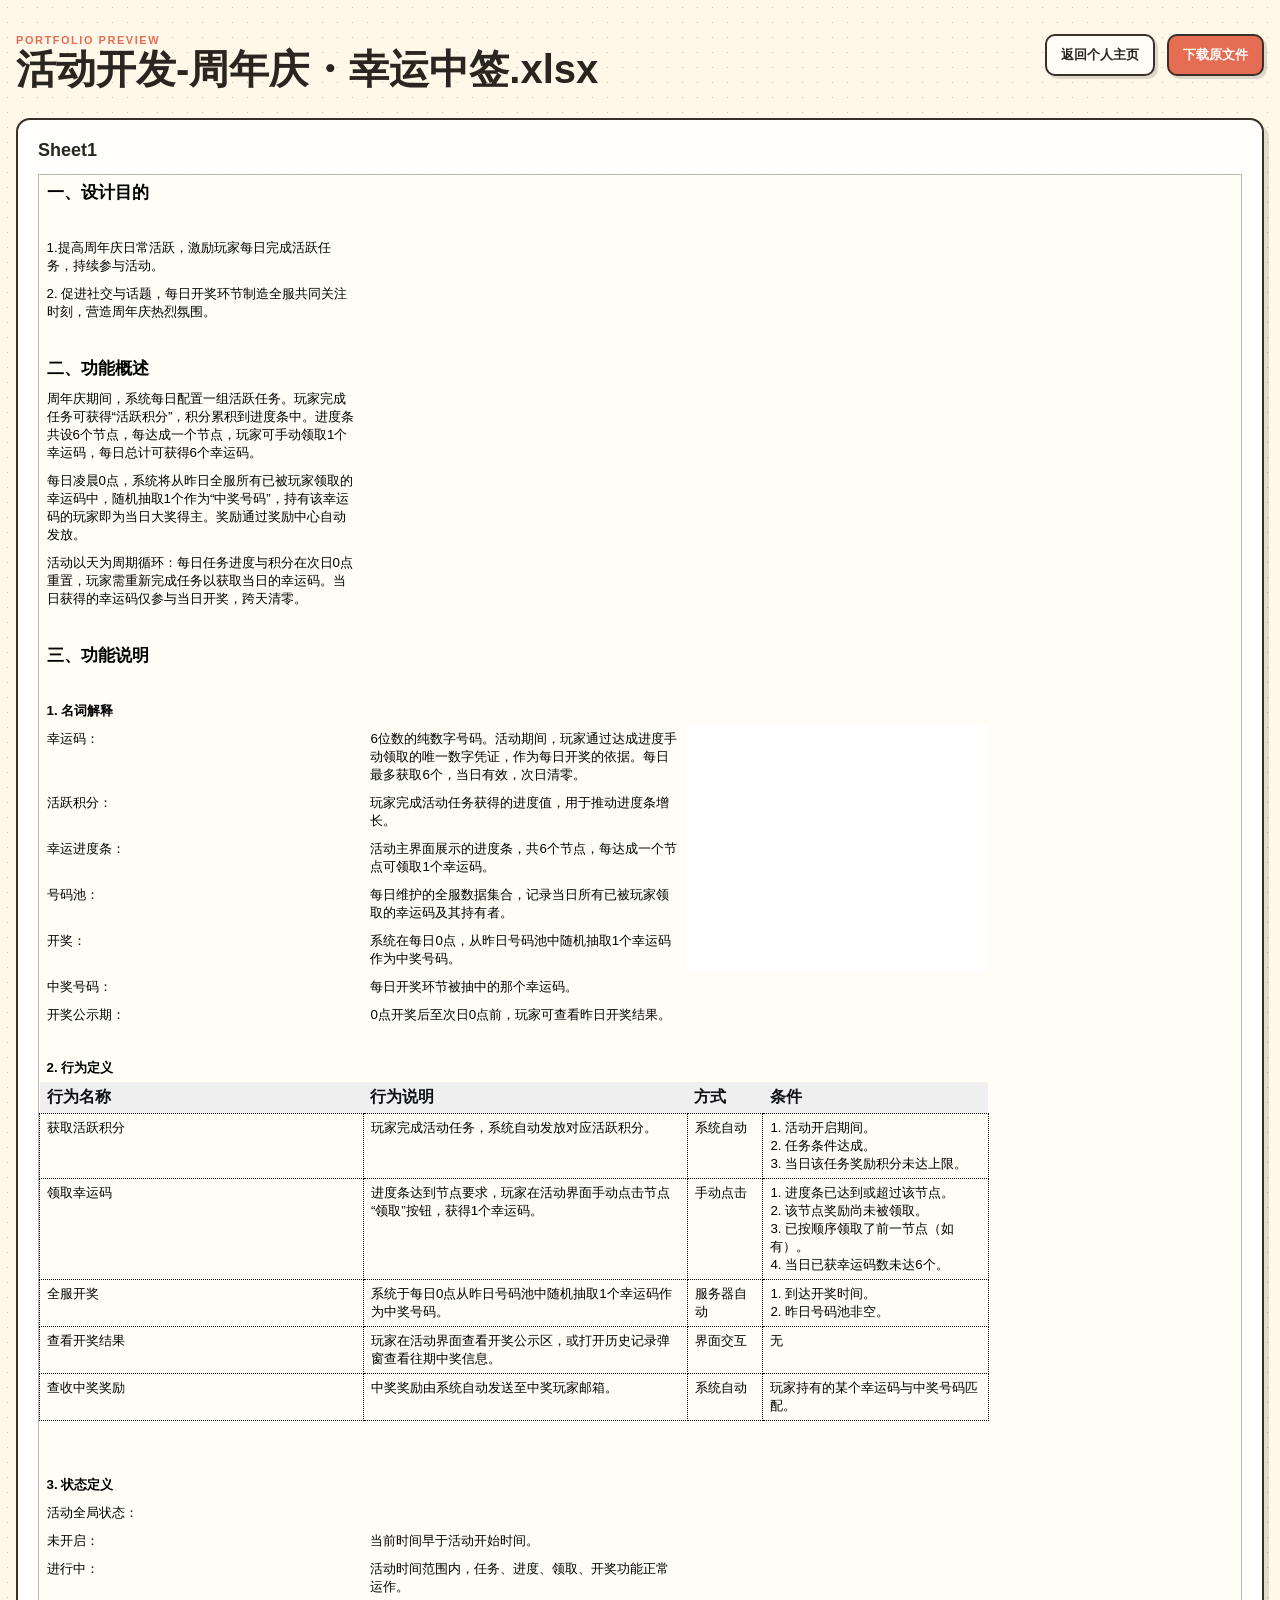
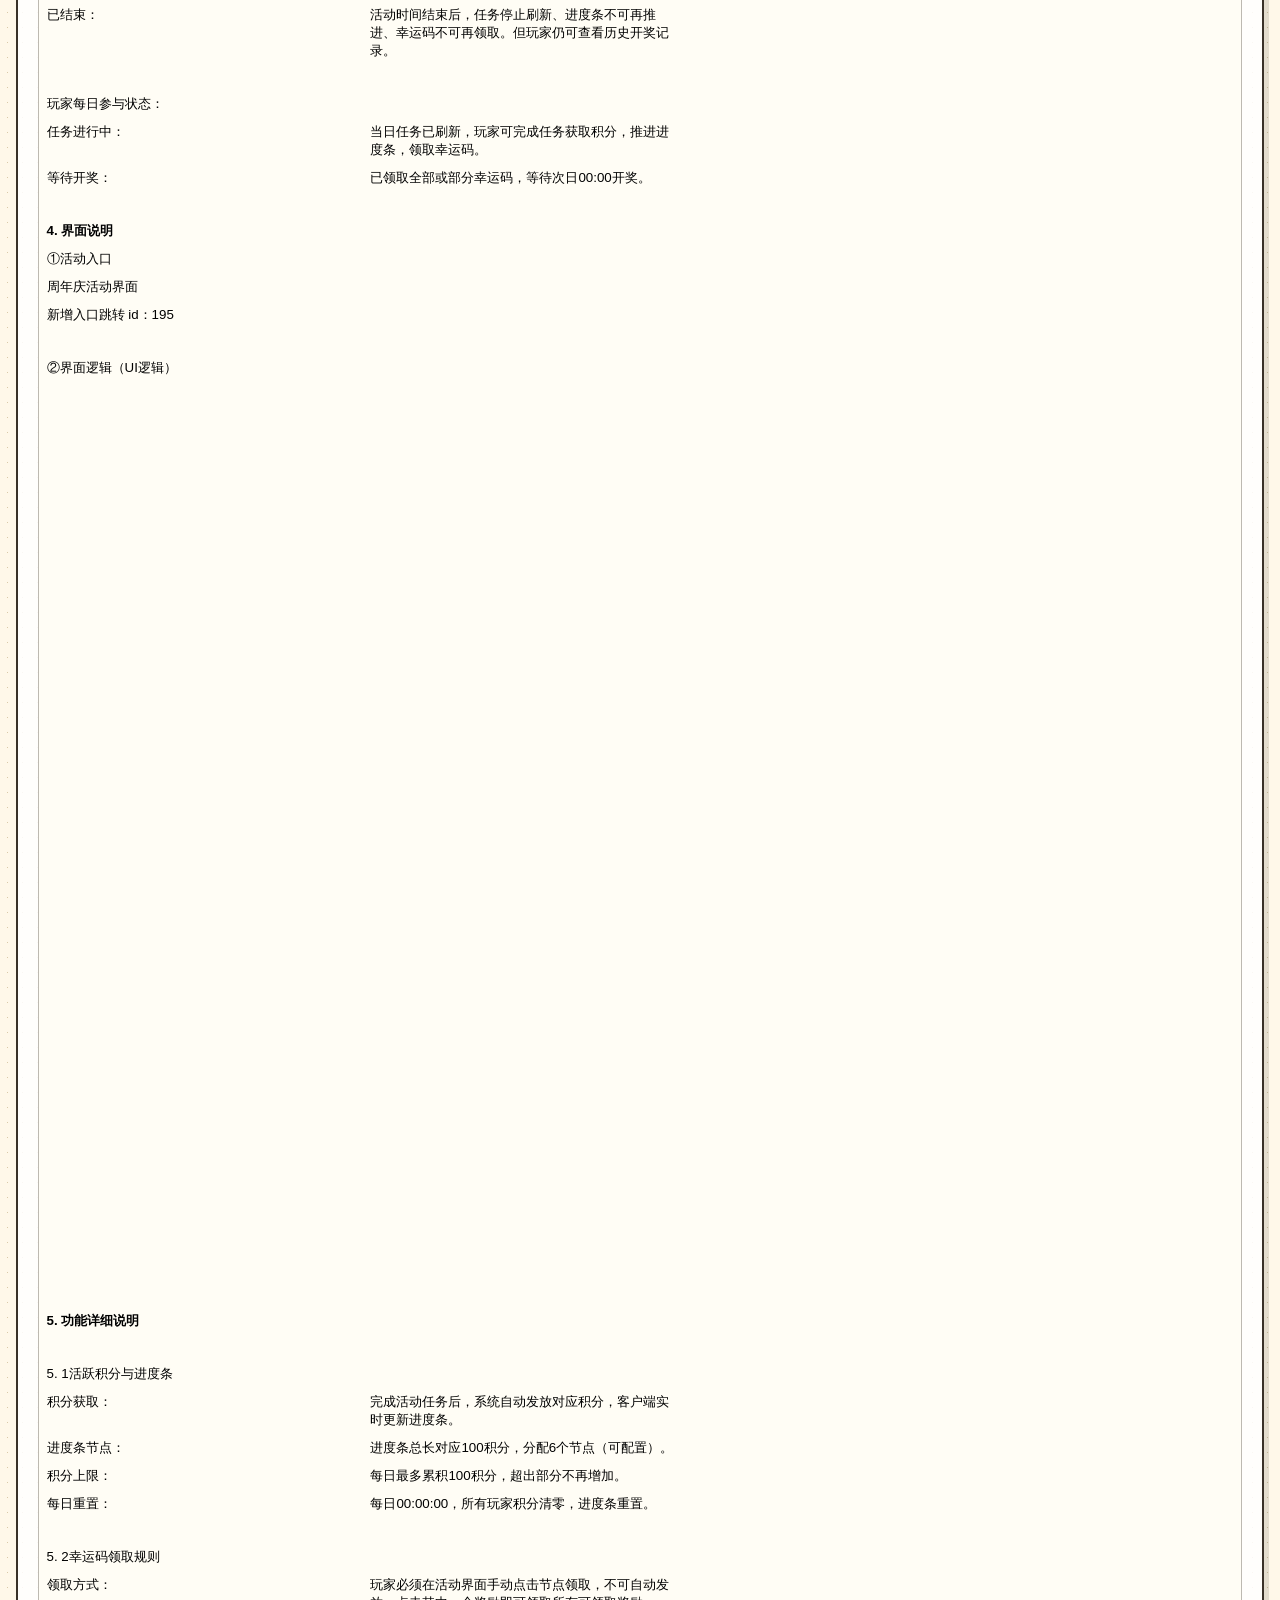
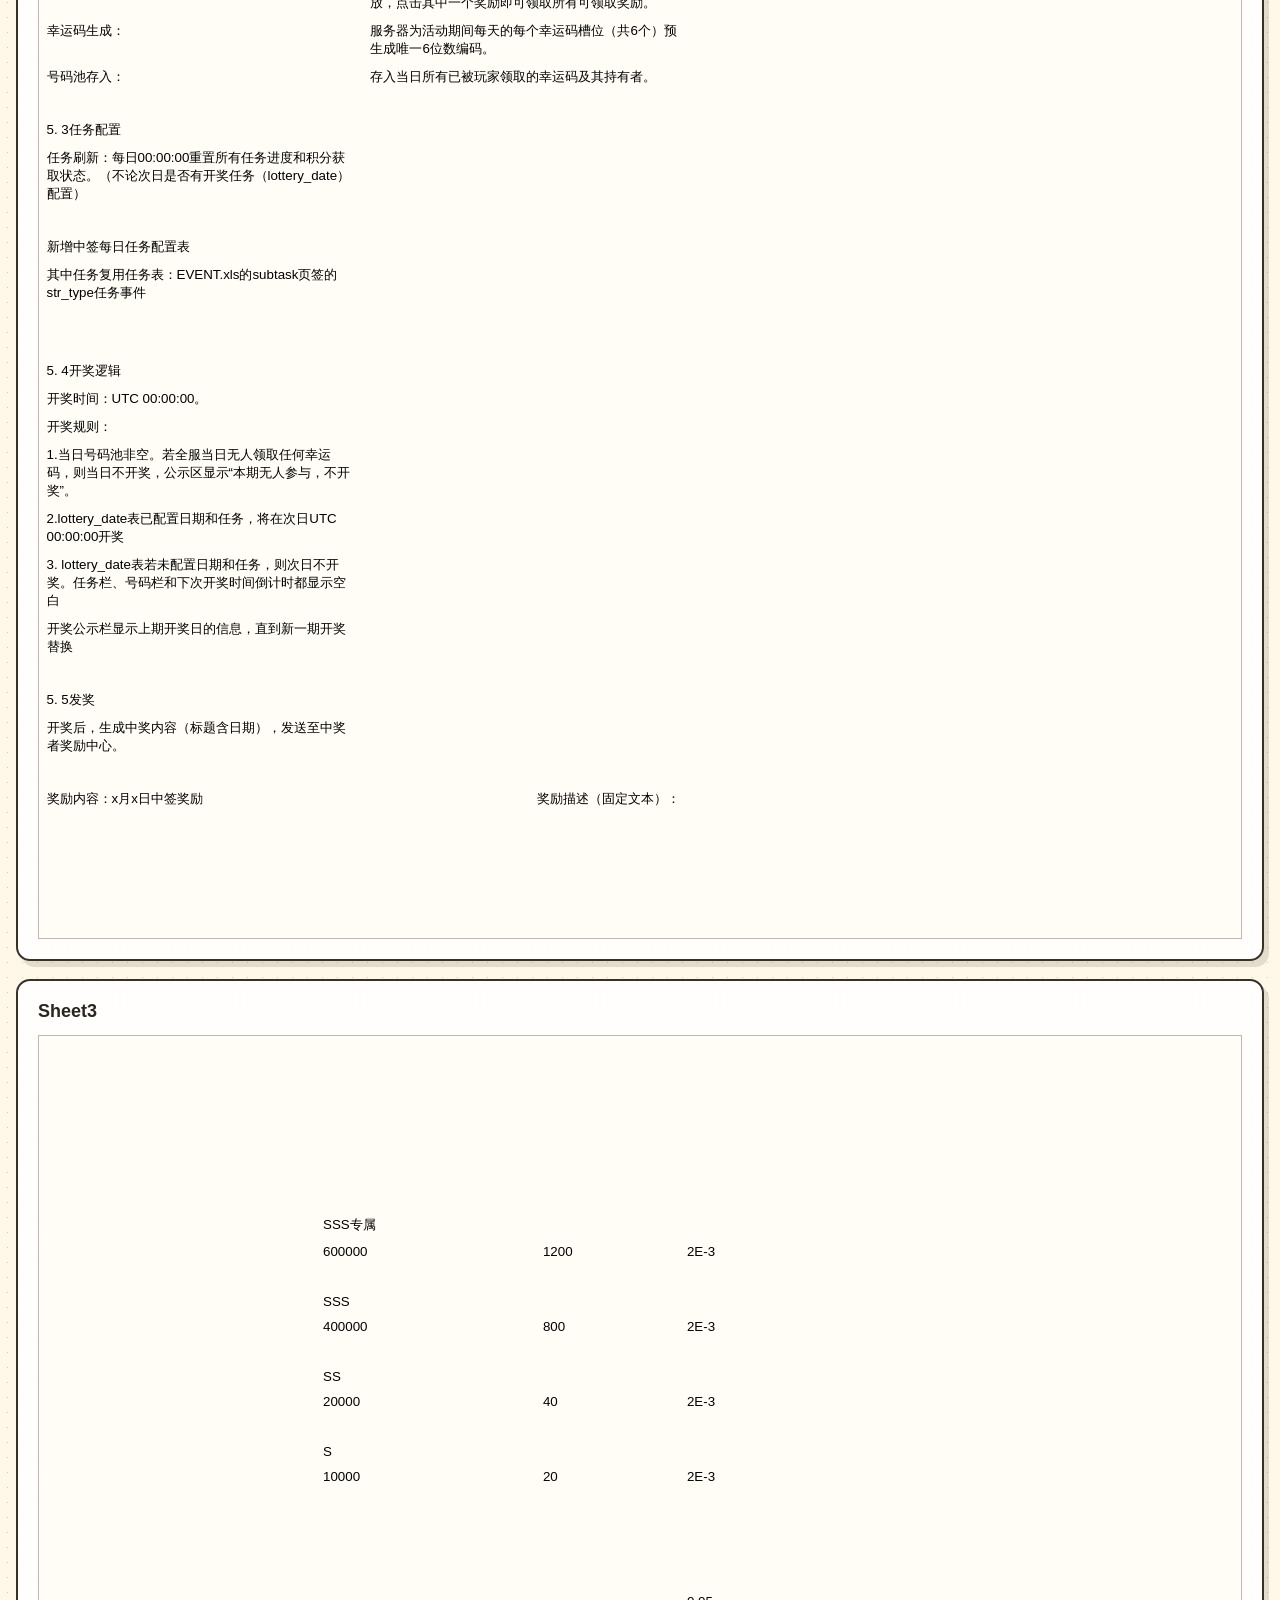
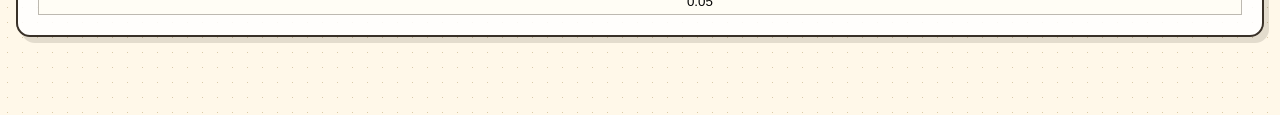
==== commit 47dd04c2: "update site content" ====
--- a/预览/活动开发-周年庆-幸运中签.xlsx.html
+++ b/预览/活动开发-周年庆-幸运中签.xlsx.html
@@ -1,7 +1,7 @@
-<!doctype html><html lang="zh-CN"><head><meta charset="utf-8"><meta name="viewport" content="width=device-width,initial-scale=1"><title>活动开发-周年庆・幸运中签.xlsx - 在线预览</title><style>:root{--bg:#fff8e9;--ink:#29251f;--line:#393128;--accent:#e56d53}*{box-sizing:border-box}body{margin:0;background:var(--bg);color:var(--ink);font-family:"Segoe Print","Comic Sans MS","Microsoft YaHei",sans-serif;background-image:radial-gradient(#d9c9a8 .7px,transparent .7px);background-size:15px 15px}main{width:min(1360px,calc(100% - 32px));margin:auto;padding:34px 0 60px}header{display:flex;justify-content:space-between;align-items:start;gap:18px;margin-bottom:26px}h1{margin:0;font-size:clamp(24px,5vw,40px);line-height:1.15}.eyebrow{color:var(--accent);font-size:11px;font-weight:800;letter-spacing:.14em}.actions{display:flex;gap:12px;flex-wrap:wrap;justify-content:flex-end}.button{display:inline-block;padding:10px 14px;border:2px solid var(--line);border-radius:10px;background:#fffdf5;color:var(--ink);text-decoration:none;font-size:13px;font-weight:700;box-shadow:3px 3px 0 #0002}.primary{background:var(--accent);color:white}section{margin:18px 0;padding:20px;border:2px solid var(--line);border-radius:14px;background:#ffffffdc;box-shadow:5px 6px 0 #39312824}h2{margin:0 0 13px;font-size:18px}.table-wrap{overflow:auto;border:1px solid #39312855;background:#fffdf5}table{border-collapse:collapse;min-width:780px;font-family:Arial,"Microsoft YaHei",sans-serif;font-size:12px;table-layout:auto}td{padding:5px 7px;min-width:42px;max-width:360px;vertical-align:top;white-space:pre-wrap;word-break:break-word}@media(max-width:640px){header{display:block}.actions{justify-content:flex-start;margin-top:14px}main{width:calc(100% - 20px)}section{padding:14px}}</style></head><body><main><header><div><div class="eyebrow">PORTFOLIO PREVIEW</div><h1>活动开发-周年庆・幸运中签.xlsx</h1></div><div class="actions"><a class="button" href="../index.html">返回个人主页</a><a class="button primary" href="../个人作品集/活动开发-周年庆・幸运中签.xlsx" download>下载原文件</a></div></header><section><h2>Sheet1</h2><div class="table-wrap"><table><tr><td style="font-family:Arial;font-size:13.0pt;color:#000000;background:transparent;font-weight:700" data-width="42.00">一、设计目的</td><td style="font-family:Arial;font-size:10.0pt;color:#000000;background:transparent;vertical-align:bottom" data-width="67.50">&nbsp;</td><td style="font-family:Arial;font-size:10.0pt;color:#000000;background:transparent;vertical-align:bottom" data-width="44.25">&nbsp;</td><td style="font-family:Arial;font-size:10.0pt;color:#000000;background:transparent;vertical-align:bottom" data-width="23.38">&nbsp;</td><td style="font-family:Arial;font-size:10.0pt;color:#000000;background:transparent;vertical-align:bottom" data-width="18.63">&nbsp;</td><td style="font-family:Arial;font-size:10.0pt;color:#000000;background:transparent;vertical-align:bottom" data-width="15.00">&nbsp;</td><td style="font-family:Arial;font-size:10.0pt;color:#000000;background:transparent;vertical-align:bottom" data-width="21.50">&nbsp;</td><td style="font-family:Arial;font-size:10.0pt;color:#000000;background:transparent;vertical-align:bottom">&nbsp;</td><td style="font-family:Arial;font-size:10.0pt;color:#000000;background:transparent;vertical-align:bottom">&nbsp;</td><td style="font-family:Arial;font-size:10.0pt;color:#000000;background:transparent;vertical-align:bottom">&nbsp;</td></tr><tr><td style="font-family:Arial;font-size:10.0pt;color:#000000;background:transparent;vertical-align:bottom" data-width="42.00">&nbsp;</td><td style="font-family:Arial;font-size:10.0pt;color:#000000;background:transparent;vertical-align:bottom" data-width="67.50">&nbsp;</td><td style="font-family:Arial;font-size:10.0pt;color:#000000;background:transparent;vertical-align:bottom" data-width="44.25">&nbsp;</td><td style="font-family:Arial;font-size:10.0pt;color:#000000;background:transparent;vertical-align:bottom" data-width="23.38">&nbsp;</td><td style="font-family:Arial;font-size:10.0pt;color:#000000;background:transparent;vertical-align:bottom" data-width="18.63">&nbsp;</td><td style="font-family:Arial;font-size:10.0pt;color:#000000;background:transparent;vertical-align:bottom" data-width="15.00">&nbsp;</td><td style="font-family:Arial;font-size:10.0pt;color:#000000;background:transparent;vertical-align:bottom" data-width="21.50">&nbsp;</td><td style="font-family:Arial;font-size:10.0pt;color:#000000;background:transparent;vertical-align:bottom">&nbsp;</td><td style="font-family:Arial;font-size:10.0pt;color:#000000;background:transparent;vertical-align:bottom">&nbsp;</td><td style="font-family:Arial;font-size:10.0pt;color:#000000;background:transparent;vertical-align:bottom">&nbsp;</td></tr><tr><td style="font-family:Arial;font-size:11pt;color:#000000;background:transparent" data-width="42.00">1.提高周年庆日常活跃，激励玩家每日完成活跃任务，持续参与活动。</td><td style="font-family:Arial;font-size:10.0pt;color:#000000;background:transparent;vertical-align:bottom" data-width="67.50">&nbsp;</td><td style="font-family:Arial;font-size:10.0pt;color:#000000;background:transparent;vertical-align:bottom" data-width="44.25">&nbsp;</td><td style="font-family:Arial;font-size:10.0pt;color:#000000;background:transparent;vertical-align:bottom" data-width="23.38">&nbsp;</td><td style="font-family:Arial;font-size:10.0pt;color:#000000;background:transparent;vertical-align:bottom" data-width="18.63">&nbsp;</td><td style="font-family:Arial;font-size:10.0pt;color:#000000;background:transparent;vertical-align:bottom" data-width="15.00">&nbsp;</td><td style="font-family:Arial;font-size:10.0pt;color:#000000;background:transparent;vertical-align:bottom" data-width="21.50">&nbsp;</td><td style="font-family:Arial;font-size:10.0pt;color:#000000;background:transparent;vertical-align:bottom">&nbsp;</td><td style="font-family:Arial;font-size:10.0pt;color:#000000;background:transparent;vertical-align:bottom">&nbsp;</td><td style="font-family:Arial;font-size:10.0pt;color:#000000;background:transparent;vertical-align:bottom">&nbsp;</td></tr><tr><td style="font-family:Arial;font-size:11pt;color:#000000;background:transparent" data-width="42.00">2. 促进社交与话题，每日开奖环节制造全服共同关注时刻，营造周年庆热烈氛围。</td><td style="font-family:Arial;font-size:10.0pt;color:#000000;background:transparent;vertical-align:bottom" data-width="67.50">&nbsp;</td><td style="font-family:Arial;font-size:10.0pt;color:#000000;background:transparent;vertical-align:bottom" data-width="44.25">&nbsp;</td><td style="font-family:Arial;font-size:10.0pt;color:#000000;background:transparent;vertical-align:bottom" data-width="23.38">&nbsp;</td><td style="font-family:Arial;font-size:10.0pt;color:#000000;background:transparent;vertical-align:bottom" data-width="18.63">&nbsp;</td><td style="font-family:Arial;font-size:10.0pt;color:#000000;background:transparent;vertical-align:bottom" data-width="15.00">&nbsp;</td><td style="font-family:Arial;font-size:10.0pt;color:#000000;background:transparent;vertical-align:bottom" data-width="21.50">&nbsp;</td><td style="font-family:Arial;font-size:10.0pt;color:#000000;background:transparent;vertical-align:bottom">&nbsp;</td><td style="font-family:Arial;font-size:10.0pt;color:#000000;background:transparent;vertical-align:bottom">&nbsp;</td><td style="font-family:Arial;font-size:10.0pt;color:#000000;background:transparent;vertical-align:bottom">&nbsp;</td></tr><tr><td style="font-family:Arial;font-size:10.0pt;color:#000000;background:transparent;vertical-align:bottom" data-width="42.00">&nbsp;</td><td style="font-family:Arial;font-size:10.0pt;color:#000000;background:transparent;vertical-align:bottom" data-width="67.50">&nbsp;</td><td style="font-family:Arial;font-size:10.0pt;color:#000000;background:transparent;vertical-align:bottom" data-width="44.25">&nbsp;</td><td style="font-family:Arial;font-size:10.0pt;color:#000000;background:transparent;vertical-align:bottom" data-width="23.38">&nbsp;</td><td style="font-family:Arial;font-size:10.0pt;color:#000000;background:transparent;vertical-align:bottom" data-width="18.63">&nbsp;</td><td style="font-family:Arial;font-size:10.0pt;color:#000000;background:transparent;vertical-align:bottom" data-width="15.00">&nbsp;</td><td style="font-family:Arial;font-size:10.0pt;color:#000000;background:transparent;vertical-align:bottom" data-width="21.50">&nbsp;</td><td style="font-family:Arial;font-size:10.0pt;color:#000000;background:transparent;vertical-align:bottom">&nbsp;</td><td style="font-family:Arial;font-size:10.0pt;color:#000000;background:transparent;vertical-align:bottom">&nbsp;</td><td style="font-family:Arial;font-size:10.0pt;color:#000000;background:transparent;vertical-align:bottom">&nbsp;</td></tr><tr><td style="font-family:Arial;font-size:13.0pt;color:#000000;background:transparent;font-weight:700" data-width="42.00">二、功能概述</td><td style="font-family:Arial;font-size:10.0pt;color:#000000;background:transparent;vertical-align:bottom" data-width="67.50">&nbsp;</td><td style="font-family:Arial;font-size:10.0pt;color:#000000;background:transparent;vertical-align:bottom" data-width="44.25">&nbsp;</td><td style="font-family:Arial;font-size:10.0pt;color:#000000;background:transparent;vertical-align:bottom" data-width="23.38">&nbsp;</td><td style="font-family:Arial;font-size:10.0pt;color:#000000;background:transparent;vertical-align:bottom" data-width="18.63">&nbsp;</td><td style="font-family:Arial;font-size:10.0pt;color:#000000;background:transparent;vertical-align:bottom" data-width="15.00">&nbsp;</td><td style="font-family:Arial;font-size:10.0pt;color:#000000;background:transparent;vertical-align:bottom" data-width="21.50">&nbsp;</td><td style="font-family:Arial;font-size:10.0pt;color:#000000;background:transparent;vertical-align:bottom">&nbsp;</td><td style="font-family:Arial;font-size:10.0pt;color:#000000;background:transparent;vertical-align:bottom">&nbsp;</td><td style="font-family:Arial;font-size:10.0pt;color:#000000;background:transparent;vertical-align:bottom">&nbsp;</td></tr><tr><td style="font-family:Arial;font-size:11pt;color:#000000;background:transparent" data-width="42.00">周年庆期间，系统每日配置一组活跃任务。玩家完成任务可获得“活跃积分”，积分累积到进度条中。进度条共设6个节点，每达成一个节点，玩家可手动领取1个幸运码，每日总计可获得6个幸运码。</td><td style="font-family:Arial;font-size:10.0pt;color:#000000;background:transparent;vertical-align:bottom" data-width="67.50">&nbsp;</td><td style="font-family:Arial;font-size:10.0pt;color:#000000;background:transparent;vertical-align:bottom" data-width="44.25">&nbsp;</td><td style="font-family:Arial;font-size:10.0pt;color:#000000;background:transparent;vertical-align:bottom" data-width="23.38">&nbsp;</td><td style="font-family:Arial;font-size:10.0pt;color:#000000;background:transparent;vertical-align:bottom" data-width="18.63">&nbsp;</td><td style="font-family:Arial;font-size:10.0pt;color:#000000;background:transparent;vertical-align:bottom" data-width="15.00">&nbsp;</td><td style="font-family:Arial;font-size:10.0pt;color:#000000;background:transparent;vertical-align:bottom" data-width="21.50">&nbsp;</td><td style="font-family:Arial;font-size:10.0pt;color:#000000;background:transparent;vertical-align:bottom">&nbsp;</td><td style="font-family:Arial;font-size:10.0pt;color:#000000;background:transparent;vertical-align:bottom">&nbsp;</td><td style="font-family:Arial;font-size:10.0pt;color:#000000;background:transparent;vertical-align:bottom">&nbsp;</td></tr><tr><td style="font-family:Arial;font-size:11pt;color:#000000;background:transparent" data-width="42.00">每日凌晨0点，系统将从昨日全服所有已被玩家领取的幸运码中，随机抽取1个作为“中奖号码”，持有该幸运码的玩家即为当日大奖得主。奖励通过奖励中心自动发放。</td><td style="font-family:Arial;font-size:10.0pt;color:#000000;background:transparent;vertical-align:bottom" data-width="67.50">&nbsp;</td><td style="font-family:Arial;font-size:10.0pt;color:#000000;background:transparent;vertical-align:bottom" data-width="44.25">&nbsp;</td><td style="font-family:Arial;font-size:10.0pt;color:#000000;background:transparent;vertical-align:bottom" data-width="23.38">&nbsp;</td><td style="font-family:Arial;font-size:10.0pt;color:#000000;background:transparent;vertical-align:bottom" data-width="18.63">&nbsp;</td><td style="font-family:Arial;font-size:10.0pt;color:#000000;background:transparent;vertical-align:bottom" data-width="15.00">&nbsp;</td><td style="font-family:Arial;font-size:10.0pt;color:#000000;background:transparent;vertical-align:bottom" data-width="21.50">&nbsp;</td><td style="font-family:Arial;font-size:10.0pt;color:#000000;background:transparent;vertical-align:bottom">&nbsp;</td><td style="font-family:Arial;font-size:10.0pt;color:#000000;background:transparent;vertical-align:bottom">&nbsp;</td><td style="font-family:Arial;font-size:10.0pt;color:#000000;background:transparent;vertical-align:bottom">&nbsp;</td></tr><tr><td style="font-family:Arial;font-size:11pt;color:#000000;background:transparent" data-width="42.00">活动以天为周期循环：每日任务进度与积分在次日0点重置，玩家需重新完成任务以获取当日的幸运码。当日获得的幸运码仅参与当日开奖，跨天清零。</td><td style="font-family:Arial;font-size:10.0pt;color:#000000;background:transparent;vertical-align:bottom" data-width="67.50">&nbsp;</td><td style="font-family:Arial;font-size:10.0pt;color:#000000;background:transparent;vertical-align:bottom" data-width="44.25">&nbsp;</td><td style="font-family:Arial;font-size:10.0pt;color:#000000;background:transparent;vertical-align:bottom" data-width="23.38">&nbsp;</td><td style="font-family:Arial;font-size:10.0pt;color:#000000;background:transparent;vertical-align:bottom" data-width="18.63">&nbsp;</td><td style="font-family:Arial;font-size:10.0pt;color:#000000;background:transparent;vertical-align:bottom" data-width="15.00">&nbsp;</td><td style="font-family:Arial;font-size:10.0pt;color:#000000;background:transparent;vertical-align:bottom" data-width="21.50">&nbsp;</td><td style="font-family:Arial;font-size:10.0pt;color:#000000;background:transparent;vertical-align:bottom">&nbsp;</td><td style="font-family:Arial;font-size:10.0pt;color:#000000;background:transparent;vertical-align:bottom">&nbsp;</td><td style="font-family:Arial;font-size:10.0pt;color:#000000;background:transparent;vertical-align:bottom">&nbsp;</td></tr><tr><td style="font-family:Arial;font-size:10.0pt;color:#000000;background:transparent;vertical-align:bottom" data-width="42.00">&nbsp;</td><td style="font-family:Arial;font-size:10.0pt;color:#000000;background:transparent;vertical-align:bottom" data-width="67.50">&nbsp;</td><td style="font-family:Arial;font-size:10.0pt;color:#000000;background:transparent;vertical-align:bottom" data-width="44.25">&nbsp;</td><td style="font-family:Arial;font-size:10.0pt;color:#000000;background:transparent;vertical-align:bottom" data-width="23.38">&nbsp;</td><td style="font-family:Arial;font-size:10.0pt;color:#000000;background:transparent;vertical-align:bottom" data-width="18.63">&nbsp;</td><td style="font-family:Arial;font-size:10.0pt;color:#000000;background:transparent;vertical-align:bottom" data-width="15.00">&nbsp;</td><td style="font-family:Arial;font-size:10.0pt;color:#000000;background:transparent;vertical-align:bottom" data-width="21.50">&nbsp;</td><td style="font-family:Arial;font-size:10.0pt;color:#000000;background:transparent;vertical-align:bottom">&nbsp;</td><td style="font-family:Arial;font-size:10.0pt;color:#000000;background:transparent;vertical-align:bottom">&nbsp;</td><td style="font-family:Arial;font-size:10.0pt;color:#000000;background:transparent;vertical-align:bottom">&nbsp;</td></tr><tr><td style="font-family:Arial;font-size:13.0pt;color:#000000;background:transparent;font-weight:700" data-width="42.00">三、功能说明</td><td style="font-family:Arial;font-size:10.0pt;color:#000000;background:transparent;vertical-align:bottom" data-width="67.50">&nbsp;</td><td style="font-family:Arial;font-size:10.0pt;color:#000000;background:transparent;vertical-align:bottom" data-width="44.25">&nbsp;</td><td style="font-family:Arial;font-size:10.0pt;color:#000000;background:transparent;vertical-align:bottom" data-width="23.38">&nbsp;</td><td style="font-family:Arial;font-size:10.0pt;color:#000000;background:transparent;vertical-align:bottom" data-width="18.63">&nbsp;</td><td style="font-family:Arial;font-size:10.0pt;color:#000000;background:transparent;vertical-align:bottom" data-width="15.00">&nbsp;</td><td style="font-family:Arial;font-size:10.0pt;color:#000000;background:transparent;vertical-align:bottom" data-width="21.50">&nbsp;</td><td style="font-family:Arial;font-size:10.0pt;color:#000000;background:transparent;vertical-align:bottom">&nbsp;</td><td style="font-family:Arial;font-size:10.0pt;color:#000000;background:transparent;vertical-align:bottom">&nbsp;</td><td style="font-family:Arial;font-size:10.0pt;color:#000000;background:transparent;vertical-align:bottom">&nbsp;</td></tr><tr><td style="font-family:Arial;font-size:10.0pt;color:#000000;background:transparent;vertical-align:bottom" data-width="42.00">&nbsp;</td><td style="font-family:Arial;font-size:10.0pt;color:#000000;background:transparent;vertical-align:bottom" data-width="67.50">&nbsp;</td><td style="font-family:Arial;font-size:10.0pt;color:#000000;background:transparent;vertical-align:bottom" data-width="44.25">&nbsp;</td><td style="font-family:Arial;font-size:10.0pt;color:#000000;background:transparent;vertical-align:bottom" data-width="23.38">&nbsp;</td><td style="font-family:Arial;font-size:10.0pt;color:#000000;background:transparent;vertical-align:bottom" data-width="18.63">&nbsp;</td><td style="font-family:Arial;font-size:10.0pt;color:#000000;background:transparent;vertical-align:bottom" data-width="15.00">&nbsp;</td><td style="font-family:Arial;font-size:10.0pt;color:#000000;background:transparent;vertical-align:bottom" data-width="21.50">&nbsp;</td><td style="font-family:Arial;font-size:10.0pt;color:#000000;background:transparent;vertical-align:bottom">&nbsp;</td><td style="font-family:Arial;font-size:10.0pt;color:#000000;background:transparent;vertical-align:bottom">&nbsp;</td><td style="font-family:Arial;font-size:10.0pt;color:#000000;background:transparent;vertical-align:bottom">&nbsp;</td></tr><tr><td style="font-family:Arial;font-size:11pt;color:#000000;background:transparent;font-weight:700" data-width="42.00">1. 名词解释</td><td style="font-family:Arial;font-size:10.0pt;color:#000000;background:transparent;vertical-align:bottom" data-width="67.50">&nbsp;</td><td style="font-family:Arial;font-size:10.0pt;color:#000000;background:transparent;vertical-align:bottom" data-width="44.25">&nbsp;</td><td style="font-family:Arial;font-size:10.0pt;color:#000000;background:transparent;vertical-align:bottom" data-width="23.38">&nbsp;</td><td style="font-family:Arial;font-size:10.0pt;color:#000000;background:transparent;vertical-align:bottom" data-width="18.63">&nbsp;</td><td style="font-family:Arial;font-size:10.0pt;color:#000000;background:transparent;vertical-align:bottom" data-width="15.00">&nbsp;</td><td style="font-family:Arial;font-size:10.0pt;color:#000000;background:transparent;vertical-align:bottom" data-width="21.50">&nbsp;</td><td style="font-family:Arial;font-size:10.0pt;color:#000000;background:transparent;vertical-align:bottom">&nbsp;</td><td style="font-family:Arial;font-size:10.0pt;color:#000000;background:transparent;vertical-align:bottom">&nbsp;</td><td style="font-family:Arial;font-size:10.0pt;color:#000000;background:transparent;vertical-align:bottom">&nbsp;</td></tr><tr><td style="font-family:Arial;font-size:11pt;color:#000000;background:transparent" data-width="42.00">幸运码：</td><td style="font-family:Arial;font-size:11pt;color:#000000;background:transparent" data-width="67.50">6位数的纯数字号码。活动期间，玩家通过达成进度手动领取的唯一数字凭证，作为每日开奖的依据。每日最多获取6个，当日有效，次日清零。</td><td style="font-family:Quote-cjk-patch;font-size:12.0pt;color:#0F1115;background:#FFFFFF" data-width="44.25">&nbsp;</td><td style="font-family:Quote-cjk-patch;font-size:12.0pt;color:#0F1115;background:#FFFFFF" data-width="23.38">&nbsp;</td><td style="font-family:Arial;font-size:10.0pt;color:#000000;background:transparent;vertical-align:bottom" data-width="18.63">&nbsp;</td><td style="font-family:Arial;font-size:10.0pt;color:#000000;background:transparent;vertical-align:bottom" data-width="15.00">&nbsp;</td><td style="font-family:Arial;font-size:10.0pt;color:#000000;background:transparent;vertical-align:bottom" data-width="21.50">&nbsp;</td><td style="font-family:Arial;font-size:10.0pt;color:#000000;background:transparent;vertical-align:bottom">&nbsp;</td><td style="font-family:Arial;font-size:10.0pt;color:#000000;background:transparent;vertical-align:bottom">&nbsp;</td><td style="font-family:Arial;font-size:10.0pt;color:#000000;background:transparent;vertical-align:bottom">&nbsp;</td></tr><tr><td style="font-family:Arial;font-size:11pt;color:#000000;background:transparent" data-width="42.00">活跃积分：</td><td style="font-family:Arial;font-size:11pt;color:#000000;background:transparent" data-width="67.50">玩家完成活动任务获得的进度值，用于推动进度条增长。</td><td style="font-family:Quote-cjk-patch;font-size:12.0pt;color:#0F1115;background:#FFFFFF" data-width="44.25">&nbsp;</td><td style="font-family:Quote-cjk-patch;font-size:12.0pt;color:#0F1115;background:#FFFFFF" data-width="23.38">&nbsp;</td><td style="font-family:Arial;font-size:10.0pt;color:#000000;background:transparent;vertical-align:bottom" data-width="18.63">&nbsp;</td><td style="font-family:Arial;font-size:10.0pt;color:#000000;background:transparent;vertical-align:bottom" data-width="15.00">&nbsp;</td><td style="font-family:Arial;font-size:10.0pt;color:#000000;background:transparent;vertical-align:bottom" data-width="21.50">&nbsp;</td><td style="font-family:Arial;font-size:10.0pt;color:#000000;background:transparent;vertical-align:bottom">&nbsp;</td><td style="font-family:Arial;font-size:10.0pt;color:#000000;background:transparent;vertical-align:bottom">&nbsp;</td><td style="font-family:Arial;font-size:10.0pt;color:#000000;background:transparent;vertical-align:bottom">&nbsp;</td></tr><tr><td style="font-family:Arial;font-size:11pt;color:#000000;background:transparent" data-width="42.00">幸运进度条：</td><td style="font-family:Arial;font-size:11pt;color:#000000;background:transparent" data-width="67.50">活动主界面展示的进度条，共6个节点，每达成一个节点可领取1个幸运码。</td><td style="font-family:Quote-cjk-patch;font-size:12.0pt;color:#0F1115;background:#FFFFFF" data-width="44.25">&nbsp;</td><td style="font-family:Quote-cjk-patch;font-size:12.0pt;color:#0F1115;background:#FFFFFF" data-width="23.38">&nbsp;</td><td style="font-family:Arial;font-size:10.0pt;color:#000000;background:transparent;vertical-align:bottom" data-width="18.63">&nbsp;</td><td style="font-family:Arial;font-size:10.0pt;color:#000000;background:transparent;vertical-align:bottom" data-width="15.00">&nbsp;</td><td style="font-family:Arial;font-size:10.0pt;color:#000000;background:transparent;vertical-align:bottom" data-width="21.50">&nbsp;</td><td style="font-family:Arial;font-size:10.0pt;color:#000000;background:transparent;vertical-align:bottom">&nbsp;</td><td style="font-family:Arial;font-size:10.0pt;color:#000000;background:transparent;vertical-align:bottom">&nbsp;</td><td style="font-family:Arial;font-size:10.0pt;color:#000000;background:transparent;vertical-align:bottom">&nbsp;</td></tr><tr><td style="font-family:Arial;font-size:11pt;color:#000000;background:transparent" data-width="42.00">号码池：</td><td style="font-family:Arial;font-size:11pt;color:#000000;background:transparent" data-width="67.50">每日维护的全服数据集合，记录当日所有已被玩家领取的幸运码及其持有者。</td><td style="font-family:Quote-cjk-patch;font-size:12.0pt;color:#0F1115;background:#FFFFFF" data-width="44.25">&nbsp;</td><td style="font-family:Quote-cjk-patch;font-size:12.0pt;color:#0F1115;background:#FFFFFF" data-width="23.38">&nbsp;</td><td style="font-family:Arial;font-size:10.0pt;color:#000000;background:transparent;vertical-align:bottom" data-width="18.63">&nbsp;</td><td style="font-family:Arial;font-size:10.0pt;color:#000000;background:transparent;vertical-align:bottom" data-width="15.00">&nbsp;</td><td style="font-family:Arial;font-size:10.0pt;color:#000000;background:transparent;vertical-align:bottom" data-width="21.50">&nbsp;</td><td style="font-family:Arial;font-size:10.0pt;color:#000000;background:transparent;vertical-align:bottom">&nbsp;</td><td style="font-family:Arial;font-size:10.0pt;color:#000000;background:transparent;vertical-align:bottom">&nbsp;</td><td style="font-family:Arial;font-size:10.0pt;color:#000000;background:transparent;vertical-align:bottom">&nbsp;</td></tr><tr><td style="font-family:Arial;font-size:11pt;color:#000000;background:transparent" data-width="42.00">开奖：</td><td style="font-family:Arial;font-size:11pt;color:#000000;background:transparent" data-width="67.50">系统在每日0点，从昨日号码池中随机抽取1个幸运码作为中奖号码。</td><td style="font-family:Quote-cjk-patch;font-size:12.0pt;color:#0F1115;background:#FFFFFF" data-width="44.25">&nbsp;</td><td style="font-family:Quote-cjk-patch;font-size:12.0pt;color:#0F1115;background:#FFFFFF" data-width="23.38">&nbsp;</td><td style="font-family:Arial;font-size:10.0pt;color:#000000;background:transparent;vertical-align:bottom" data-width="18.63">&nbsp;</td><td style="font-family:Arial;font-size:10.0pt;color:#000000;background:transparent;vertical-align:bottom" data-width="15.00">&nbsp;</td><td style="font-family:Arial;font-size:10.0pt;color:#000000;background:transparent;vertical-align:bottom" data-width="21.50">&nbsp;</td><td style="font-family:Arial;font-size:10.0pt;color:#000000;background:transparent;vertical-align:bottom">&nbsp;</td><td style="font-family:Arial;font-size:10.0pt;color:#000000;background:transparent;vertical-align:bottom">&nbsp;</td><td style="font-family:Arial;font-size:10.0pt;color:#000000;background:transparent;vertical-align:bottom">&nbsp;</td></tr><tr><td style="font-family:Arial;font-size:11pt;color:#000000;background:transparent" data-width="42.00">中奖号码：</td><td style="font-family:Arial;font-size:11pt;color:#000000;background:transparent" data-width="67.50">每日开奖环节被抽中的那个幸运码。</td><td style="font-family:Arial;font-size:10.0pt;color:#000000;background:transparent;vertical-align:bottom" data-width="44.25">&nbsp;</td><td style="font-family:Arial;font-size:10.0pt;color:#000000;background:transparent;vertical-align:bottom" data-width="23.38">&nbsp;</td><td style="font-family:Arial;font-size:10.0pt;color:#000000;background:transparent;vertical-align:bottom" data-width="18.63">&nbsp;</td><td style="font-family:Arial;font-size:10.0pt;color:#000000;background:transparent;vertical-align:bottom" data-width="15.00">&nbsp;</td><td style="font-family:Arial;font-size:10.0pt;color:#000000;background:transparent;vertical-align:bottom" data-width="21.50">&nbsp;</td><td style="font-family:Arial;font-size:10.0pt;color:#000000;background:transparent;vertical-align:bottom">&nbsp;</td><td style="font-family:Arial;font-size:10.0pt;color:#000000;background:transparent;vertical-align:bottom">&nbsp;</td><td style="font-family:Arial;font-size:10.0pt;color:#000000;background:transparent;vertical-align:bottom">&nbsp;</td></tr><tr><td style="font-family:Arial;font-size:11pt;color:#000000;background:transparent" data-width="42.00">开奖公示期：</td><td style="font-family:Arial;font-size:11pt;color:#000000;background:transparent" data-width="67.50">0点开奖后至次日0点前，玩家可查看昨日开奖结果。</td><td style="font-family:Arial;font-size:10.0pt;color:#000000;background:transparent;vertical-align:bottom" data-width="44.25">&nbsp;</td><td style="font-family:Arial;font-size:10.0pt;color:#000000;background:transparent;vertical-align:bottom" data-width="23.38">&nbsp;</td><td style="font-family:Arial;font-size:10.0pt;color:#000000;background:transparent;vertical-align:bottom" data-width="18.63">&nbsp;</td><td style="font-family:Arial;font-size:10.0pt;color:#000000;background:transparent;vertical-align:bottom" data-width="15.00">&nbsp;</td><td style="font-family:Arial;font-size:10.0pt;color:#000000;background:transparent;vertical-align:bottom" data-width="21.50">&nbsp;</td><td style="font-family:Arial;font-size:10.0pt;color:#000000;background:transparent;vertical-align:bottom">&nbsp;</td><td style="font-family:Arial;font-size:10.0pt;color:#000000;background:transparent;vertical-align:bottom">&nbsp;</td><td style="font-family:Arial;font-size:10.0pt;color:#000000;background:transparent;vertical-align:bottom">&nbsp;</td></tr><tr><td style="font-family:Arial;font-size:11pt;color:#000000;background:transparent" data-width="42.00">&nbsp;</td><td style="font-family:Arial;font-size:10.0pt;color:#000000;background:transparent;vertical-align:bottom" data-width="67.50">&nbsp;</td><td style="font-family:Arial;font-size:10.0pt;color:#000000;background:transparent;vertical-align:bottom" data-width="44.25">&nbsp;</td><td style="font-family:Arial;font-size:10.0pt;color:#000000;background:transparent;vertical-align:bottom" data-width="23.38">&nbsp;</td><td style="font-family:Arial;font-size:10.0pt;color:#000000;background:transparent;vertical-align:bottom" data-width="18.63">&nbsp;</td><td style="font-family:Arial;font-size:10.0pt;color:#000000;background:transparent;vertical-align:bottom" data-width="15.00">&nbsp;</td><td style="font-family:Arial;font-size:10.0pt;color:#000000;background:transparent;vertical-align:bottom" data-width="21.50">&nbsp;</td><td style="font-family:Arial;font-size:10.0pt;color:#000000;background:transparent;vertical-align:bottom">&nbsp;</td><td style="font-family:Arial;font-size:10.0pt;color:#000000;background:transparent;vertical-align:bottom">&nbsp;</td><td style="font-family:Arial;font-size:10.0pt;color:#000000;background:transparent;vertical-align:bottom">&nbsp;</td></tr><tr><td style="font-family:Arial;font-size:11pt;color:#000000;background:transparent;font-weight:700" data-width="42.00">2. 行为定义</td><td style="font-family:Arial;font-size:10.0pt;color:#000000;background:transparent;vertical-align:bottom" data-width="67.50">&nbsp;</td><td style="font-family:Arial;font-size:10.0pt;color:#000000;background:transparent;vertical-align:bottom" data-width="44.25">&nbsp;</td><td style="font-family:Arial;font-size:10.0pt;color:#000000;background:transparent;vertical-align:bottom" data-width="23.38">&nbsp;</td><td style="font-family:Arial;font-size:10.0pt;color:#000000;background:transparent;vertical-align:bottom" data-width="18.63">&nbsp;</td><td style="font-family:Arial;font-size:10.0pt;color:#000000;background:transparent;vertical-align:bottom" data-width="15.00">&nbsp;</td><td style="font-family:Arial;font-size:10.0pt;color:#000000;background:transparent;vertical-align:bottom" data-width="21.50">&nbsp;</td><td style="font-family:Arial;font-size:10.0pt;color:#000000;background:transparent;vertical-align:bottom">&nbsp;</td><td style="font-family:Arial;font-size:10.0pt;color:#000000;background:transparent;vertical-align:bottom">&nbsp;</td><td style="font-family:Arial;font-size:10.0pt;color:#000000;background:transparent;vertical-align:bottom">&nbsp;</td></tr><tr><td style="font-family:Arial;font-size:12.0pt;color:#0F1115;background:#EFEFEF;font-weight:700;text-align:left;border-left:1px thin #000000;border-right:1px thin #000000;border-top:1px thin #000000" data-width="42.00">行为名称</td><td style="font-family:Quote-cjk-patch;font-size:12.0pt;color:#0F1115;background:#EFEFEF;font-weight:700;text-align:left;border-left:1px thin #000000;border-right:1px thin #000000;border-top:1px thin #000000" data-width="67.50">行为说明</td><td style="font-family:Quote-cjk-patch;font-size:12.0pt;color:#0F1115;background:#EFEFEF;font-weight:700;text-align:left;border-left:1px thin #000000;border-right:1px thin #000000;border-top:1px thin #000000" data-width="44.25">方式</td><td style="font-family:Quote-cjk-patch;font-size:12.0pt;color:#0F1115;background:#EFEFEF;font-weight:700;text-align:left;border-left:1px thin #000000;border-right:1px thin #000000;border-top:1px thin #000000" data-width="23.38">条件</td><td style="font-family:Arial;font-size:10.0pt;color:#000000;background:transparent;vertical-align:bottom" data-width="18.63">&nbsp;</td><td style="font-family:Arial;font-size:10.0pt;color:#000000;background:transparent;vertical-align:bottom" data-width="15.00">&nbsp;</td><td style="font-family:Arial;font-size:10.0pt;color:#000000;background:transparent;vertical-align:bottom" data-width="21.50">&nbsp;</td><td style="font-family:Arial;font-size:10.0pt;color:#000000;background:transparent;vertical-align:bottom">&nbsp;</td><td style="font-family:Arial;font-size:10.0pt;color:#000000;background:transparent;vertical-align:bottom">&nbsp;</td><td style="font-family:Arial;font-size:10.0pt;color:#000000;background:transparent;vertical-align:bottom">&nbsp;</td></tr><tr><td style="font-family:Arial;font-size:11pt;color:#000000;background:transparent;border-left:1px dotted #000000;border-right:1px dotted #000000;border-top:1px dotted #000000;border-bottom:1px dotted #000000" data-width="42.00">获取活跃积分</td><td style="font-family:Arial;font-size:11pt;color:#000000;background:transparent;border-left:1px dotted #000000;border-right:1px dotted #000000;border-top:1px dotted #000000;border-bottom:1px dotted #000000" data-width="67.50">玩家完成活动任务，系统自动发放对应活跃积分。</td><td style="font-family:Arial;font-size:11pt;color:#000000;background:transparent;border-left:1px dotted #000000;border-right:1px dotted #000000;border-top:1px dotted #000000;border-bottom:1px dotted #000000" data-width="44.25">系统自动</td><td style="font-family:Arial;font-size:11pt;color:#000000;background:transparent;border-left:1px dotted #000000;border-right:1px dotted #000000;border-top:1px dotted #000000;border-bottom:1px dotted #000000" data-width="23.38">1. 活动开启期间。
+<!doctype html><html lang="zh-CN"><head><meta charset="utf-8"><meta name="viewport" content="width=device-width,initial-scale=1"><title>活动开发-周年庆・幸运中签.xlsx - 在线预览</title><style>:root{--bg:#fff8e9;--ink:#29251f;--line:#393128;--accent:#e56d53}*{box-sizing:border-box}body{margin:0;background:var(--bg);color:var(--ink);font-family:"Segoe Print","Comic Sans MS","Microsoft YaHei",sans-serif;background-image:radial-gradient(#d9c9a8 .7px,transparent .7px);background-size:15px 15px}main{width:min(1360px,calc(100% - 32px));margin:auto;padding:34px 0 60px}header{display:flex;justify-content:space-between;align-items:start;gap:18px;margin-bottom:26px}h1{margin:0;font-size:clamp(24px,5vw,40px);line-height:1.15}.eyebrow{color:var(--accent);font-size:11px;font-weight:800;letter-spacing:.14em}.actions{display:flex;gap:12px;flex-wrap:wrap;justify-content:flex-end}.button{display:inline-block;padding:10px 14px;border:2px solid var(--line);border-radius:10px;background:#fffdf5;color:var(--ink);text-decoration:none;font-size:13px;font-weight:700;box-shadow:3px 3px 0 #0002}.primary{background:var(--accent);color:white}section{margin:18px 0;padding:20px;border:2px solid var(--line);border-radius:14px;background:#ffffffdc;box-shadow:5px 6px 0 #39312824}h2{margin:0 0 13px;font-size:18px}.table-wrap{overflow:auto;border:1px solid #39312855;background:#fffdf5}table{border-collapse:collapse;min-width:780px;font-family:Arial,"Microsoft YaHei",sans-serif;font-size:12px;table-layout:auto}td{padding:5px 7px;min-width:42px;max-width:360px;vertical-align:top;white-space:pre-wrap;word-break:break-word}@media(max-width:640px){header{display:block}.actions{justify-content:flex-start;margin-top:14px}main{width:calc(100% - 20px)}section{padding:14px}}</style></head><body><main><header><div><div class="eyebrow">PORTFOLIO PREVIEW</div><h1>活动开发-周年庆・幸运中签.xlsx</h1></div><div class="actions"><a class="button" href="../index.html">返回个人主页</a><a class="button primary" href="../个人作品集/活动开发-周年庆・幸运中签.xlsx" download>下载原文件</a></div></header><section><h2>Sheet1</h2><div class="table-wrap"><table><tr style="height:15.8pt"><td style="font-family:Arial;font-size:13pt;color:#000000;background:transparent;font-weight:700" data-width="42.00">一、设计目的</td><td style="font-family:Arial;font-size:10pt;color:#000000;background:transparent" data-width="67.43">&nbsp;</td><td style="font-family:Arial;font-size:10pt;color:#000000;background:transparent" data-width="44.29">&nbsp;</td><td style="font-family:Arial;font-size:10pt;color:#000000;background:transparent" data-width="23.43">&nbsp;</td><td style="font-family:Arial;font-size:10pt;color:#000000;background:transparent" data-width="18.57">&nbsp;</td><td style="font-family:Arial;font-size:10pt;color:#000000;background:transparent" data-width="15.00">&nbsp;</td><td style="font-family:Arial;font-size:10pt;color:#000000;background:transparent" data-width="21.43">&nbsp;</td><td style="font-family:Arial;font-size:10pt;color:#000000;background:transparent">&nbsp;</td><td style="font-family:Arial;font-size:10pt;color:#000000;background:transparent">&nbsp;</td><td style="font-family:Arial;font-size:10pt;color:#000000;background:transparent">&nbsp;</td></tr><tr><td style="font-family:Arial;font-size:10pt;color:#000000;background:transparent" data-width="42.00">&nbsp;</td><td style="font-family:Arial;font-size:10pt;color:#000000;background:transparent" data-width="67.43">&nbsp;</td><td style="font-family:Arial;font-size:10pt;color:#000000;background:transparent" data-width="44.29">&nbsp;</td><td style="font-family:Arial;font-size:10pt;color:#000000;background:transparent" data-width="23.43">&nbsp;</td><td style="font-family:Arial;font-size:10pt;color:#000000;background:transparent" data-width="18.57">&nbsp;</td><td style="font-family:Arial;font-size:10pt;color:#000000;background:transparent" data-width="15.00">&nbsp;</td><td style="font-family:Arial;font-size:10pt;color:#000000;background:transparent" data-width="21.43">&nbsp;</td><td style="font-family:Arial;font-size:10pt;color:#000000;background:transparent">&nbsp;</td><td style="font-family:Arial;font-size:10pt;color:#000000;background:transparent">&nbsp;</td><td style="font-family:Arial;font-size:10pt;color:#000000;background:transparent">&nbsp;</td></tr><tr><td style="font-family:Arial;font-size:10pt;color:#000000;background:transparent" data-width="42.00">1.提高周年庆日常活跃，激励玩家每日完成活跃任务，持续参与活动。</td><td style="font-family:Arial;font-size:10pt;color:#000000;background:transparent" data-width="67.43">&nbsp;</td><td style="font-family:Arial;font-size:10pt;color:#000000;background:transparent" data-width="44.29">&nbsp;</td><td style="font-family:Arial;font-size:10pt;color:#000000;background:transparent" data-width="23.43">&nbsp;</td><td style="font-family:Arial;font-size:10pt;color:#000000;background:transparent" data-width="18.57">&nbsp;</td><td style="font-family:Arial;font-size:10pt;color:#000000;background:transparent" data-width="15.00">&nbsp;</td><td style="font-family:Arial;font-size:10pt;color:#000000;background:transparent" data-width="21.43">&nbsp;</td><td style="font-family:Arial;font-size:10pt;color:#000000;background:transparent">&nbsp;</td><td style="font-family:Arial;font-size:10pt;color:#000000;background:transparent">&nbsp;</td><td style="font-family:Arial;font-size:10pt;color:#000000;background:transparent">&nbsp;</td></tr><tr><td style="font-family:Arial;font-size:10pt;color:#000000;background:transparent" data-width="42.00">2. 促进社交与话题，每日开奖环节制造全服共同关注时刻，营造周年庆热烈氛围。</td><td style="font-family:Arial;font-size:10pt;color:#000000;background:transparent" data-width="67.43">&nbsp;</td><td style="font-family:Arial;font-size:10pt;color:#000000;background:transparent" data-width="44.29">&nbsp;</td><td style="font-family:Arial;font-size:10pt;color:#000000;background:transparent" data-width="23.43">&nbsp;</td><td style="font-family:Arial;font-size:10pt;color:#000000;background:transparent" data-width="18.57">&nbsp;</td><td style="font-family:Arial;font-size:10pt;color:#000000;background:transparent" data-width="15.00">&nbsp;</td><td style="font-family:Arial;font-size:10pt;color:#000000;background:transparent" data-width="21.43">&nbsp;</td><td style="font-family:Arial;font-size:10pt;color:#000000;background:transparent">&nbsp;</td><td style="font-family:Arial;font-size:10pt;color:#000000;background:transparent">&nbsp;</td><td style="font-family:Arial;font-size:10pt;color:#000000;background:transparent">&nbsp;</td></tr><tr><td style="font-family:Arial;font-size:10pt;color:#000000;background:transparent" data-width="42.00">&nbsp;</td><td style="font-family:Arial;font-size:10pt;color:#000000;background:transparent" data-width="67.43">&nbsp;</td><td style="font-family:Arial;font-size:10pt;color:#000000;background:transparent" data-width="44.29">&nbsp;</td><td style="font-family:Arial;font-size:10pt;color:#000000;background:transparent" data-width="23.43">&nbsp;</td><td style="font-family:Arial;font-size:10pt;color:#000000;background:transparent" data-width="18.57">&nbsp;</td><td style="font-family:Arial;font-size:10pt;color:#000000;background:transparent" data-width="15.00">&nbsp;</td><td style="font-family:Arial;font-size:10pt;color:#000000;background:transparent" data-width="21.43">&nbsp;</td><td style="font-family:Arial;font-size:10pt;color:#000000;background:transparent">&nbsp;</td><td style="font-family:Arial;font-size:10pt;color:#000000;background:transparent">&nbsp;</td><td style="font-family:Arial;font-size:10pt;color:#000000;background:transparent">&nbsp;</td></tr><tr style="height:15.8pt"><td style="font-family:Arial;font-size:13pt;color:#000000;background:transparent;font-weight:700" data-width="42.00">二、功能概述</td><td style="font-family:Arial;font-size:10pt;color:#000000;background:transparent" data-width="67.43">&nbsp;</td><td style="font-family:Arial;font-size:10pt;color:#000000;background:transparent" data-width="44.29">&nbsp;</td><td style="font-family:Arial;font-size:10pt;color:#000000;background:transparent" data-width="23.43">&nbsp;</td><td style="font-family:Arial;font-size:10pt;color:#000000;background:transparent" data-width="18.57">&nbsp;</td><td style="font-family:Arial;font-size:10pt;color:#000000;background:transparent" data-width="15.00">&nbsp;</td><td style="font-family:Arial;font-size:10pt;color:#000000;background:transparent" data-width="21.43">&nbsp;</td><td style="font-family:Arial;font-size:10pt;color:#000000;background:transparent">&nbsp;</td><td style="font-family:Arial;font-size:10pt;color:#000000;background:transparent">&nbsp;</td><td style="font-family:Arial;font-size:10pt;color:#000000;background:transparent">&nbsp;</td></tr><tr><td style="font-family:Arial;font-size:10pt;color:#000000;background:transparent" data-width="42.00">周年庆期间，系统每日配置一组活跃任务。玩家完成任务可获得“活跃积分”，积分累积到进度条中。进度条共设6个节点，每达成一个节点，玩家可手动领取1个幸运码，每日总计可获得6个幸运码。</td><td style="font-family:Arial;font-size:10pt;color:#000000;background:transparent" data-width="67.43">&nbsp;</td><td style="font-family:Arial;font-size:10pt;color:#000000;background:transparent" data-width="44.29">&nbsp;</td><td style="font-family:Arial;font-size:10pt;color:#000000;background:transparent" data-width="23.43">&nbsp;</td><td style="font-family:Arial;font-size:10pt;color:#000000;background:transparent" data-width="18.57">&nbsp;</td><td style="font-family:Arial;font-size:10pt;color:#000000;background:transparent" data-width="15.00">&nbsp;</td><td style="font-family:Arial;font-size:10pt;color:#000000;background:transparent" data-width="21.43">&nbsp;</td><td style="font-family:Arial;font-size:10pt;color:#000000;background:transparent">&nbsp;</td><td style="font-family:Arial;font-size:10pt;color:#000000;background:transparent">&nbsp;</td><td style="font-family:Arial;font-size:10pt;color:#000000;background:transparent">&nbsp;</td></tr><tr><td style="font-family:Arial;font-size:10pt;color:#000000;background:transparent" data-width="42.00">每日凌晨0点，系统将从昨日全服所有已被玩家领取的幸运码中，随机抽取1个作为“中奖号码”，持有该幸运码的玩家即为当日大奖得主。奖励通过奖励中心自动发放。</td><td style="font-family:Arial;font-size:10pt;color:#000000;background:transparent" data-width="67.43">&nbsp;</td><td style="font-family:Arial;font-size:10pt;color:#000000;background:transparent" data-width="44.29">&nbsp;</td><td style="font-family:Arial;font-size:10pt;color:#000000;background:transparent" data-width="23.43">&nbsp;</td><td style="font-family:Arial;font-size:10pt;color:#000000;background:transparent" data-width="18.57">&nbsp;</td><td style="font-family:Arial;font-size:10pt;color:#000000;background:transparent" data-width="15.00">&nbsp;</td><td style="font-family:Arial;font-size:10pt;color:#000000;background:transparent" data-width="21.43">&nbsp;</td><td style="font-family:Arial;font-size:10pt;color:#000000;background:transparent">&nbsp;</td><td style="font-family:Arial;font-size:10pt;color:#000000;background:transparent">&nbsp;</td><td style="font-family:Arial;font-size:10pt;color:#000000;background:transparent">&nbsp;</td></tr><tr><td style="font-family:Arial;font-size:10pt;color:#000000;background:transparent" data-width="42.00">活动以天为周期循环：每日任务进度与积分在次日0点重置，玩家需重新完成任务以获取当日的幸运码。当日获得的幸运码仅参与当日开奖，跨天清零。</td><td style="font-family:Arial;font-size:10pt;color:#000000;background:transparent" data-width="67.43">&nbsp;</td><td style="font-family:Arial;font-size:10pt;color:#000000;background:transparent" data-width="44.29">&nbsp;</td><td style="font-family:Arial;font-size:10pt;color:#000000;background:transparent" data-width="23.43">&nbsp;</td><td style="font-family:Arial;font-size:10pt;color:#000000;background:transparent" data-width="18.57">&nbsp;</td><td style="font-family:Arial;font-size:10pt;color:#000000;background:transparent" data-width="15.00">&nbsp;</td><td style="font-family:Arial;font-size:10pt;color:#000000;background:transparent" data-width="21.43">&nbsp;</td><td style="font-family:Arial;font-size:10pt;color:#000000;background:transparent">&nbsp;</td><td style="font-family:Arial;font-size:10pt;color:#000000;background:transparent">&nbsp;</td><td style="font-family:Arial;font-size:10pt;color:#000000;background:transparent">&nbsp;</td></tr><tr><td style="font-family:Arial;font-size:10pt;color:#000000;background:transparent" data-width="42.00">&nbsp;</td><td style="font-family:Arial;font-size:10pt;color:#000000;background:transparent" data-width="67.43">&nbsp;</td><td style="font-family:Arial;font-size:10pt;color:#000000;background:transparent" data-width="44.29">&nbsp;</td><td style="font-family:Arial;font-size:10pt;color:#000000;background:transparent" data-width="23.43">&nbsp;</td><td style="font-family:Arial;font-size:10pt;color:#000000;background:transparent" data-width="18.57">&nbsp;</td><td style="font-family:Arial;font-size:10pt;color:#000000;background:transparent" data-width="15.00">&nbsp;</td><td style="font-family:Arial;font-size:10pt;color:#000000;background:transparent" data-width="21.43">&nbsp;</td><td style="font-family:Arial;font-size:10pt;color:#000000;background:transparent">&nbsp;</td><td style="font-family:Arial;font-size:10pt;color:#000000;background:transparent">&nbsp;</td><td style="font-family:Arial;font-size:10pt;color:#000000;background:transparent">&nbsp;</td></tr><tr style="height:15.8pt"><td style="font-family:Arial;font-size:13pt;color:#000000;background:transparent;font-weight:700" data-width="42.00">三、功能说明</td><td style="font-family:Arial;font-size:10pt;color:#000000;background:transparent" data-width="67.43">&nbsp;</td><td style="font-family:Arial;font-size:10pt;color:#000000;background:transparent" data-width="44.29">&nbsp;</td><td style="font-family:Arial;font-size:10pt;color:#000000;background:transparent" data-width="23.43">&nbsp;</td><td style="font-family:Arial;font-size:10pt;color:#000000;background:transparent" data-width="18.57">&nbsp;</td><td style="font-family:Arial;font-size:10pt;color:#000000;background:transparent" data-width="15.00">&nbsp;</td><td style="font-family:Arial;font-size:10pt;color:#000000;background:transparent" data-width="21.43">&nbsp;</td><td style="font-family:Arial;font-size:10pt;color:#000000;background:transparent">&nbsp;</td><td style="font-family:Arial;font-size:10pt;color:#000000;background:transparent">&nbsp;</td><td style="font-family:Arial;font-size:10pt;color:#000000;background:transparent">&nbsp;</td></tr><tr><td style="font-family:Arial;font-size:10pt;color:#000000;background:transparent" data-width="42.00">&nbsp;</td><td style="font-family:Arial;font-size:10pt;color:#000000;background:transparent" data-width="67.43">&nbsp;</td><td style="font-family:Arial;font-size:10pt;color:#000000;background:transparent" data-width="44.29">&nbsp;</td><td style="font-family:Arial;font-size:10pt;color:#000000;background:transparent" data-width="23.43">&nbsp;</td><td style="font-family:Arial;font-size:10pt;color:#000000;background:transparent" data-width="18.57">&nbsp;</td><td style="font-family:Arial;font-size:10pt;color:#000000;background:transparent" data-width="15.00">&nbsp;</td><td style="font-family:Arial;font-size:10pt;color:#000000;background:transparent" data-width="21.43">&nbsp;</td><td style="font-family:Arial;font-size:10pt;color:#000000;background:transparent">&nbsp;</td><td style="font-family:Arial;font-size:10pt;color:#000000;background:transparent">&nbsp;</td><td style="font-family:Arial;font-size:10pt;color:#000000;background:transparent">&nbsp;</td></tr><tr><td style="font-family:Arial;font-size:10pt;color:#000000;background:transparent;font-weight:700" data-width="42.00">1. 名词解释</td><td style="font-family:Arial;font-size:10pt;color:#000000;background:transparent" data-width="67.43">&nbsp;</td><td style="font-family:Arial;font-size:10pt;color:#000000;background:transparent" data-width="44.29">&nbsp;</td><td style="font-family:Arial;font-size:10pt;color:#000000;background:transparent" data-width="23.43">&nbsp;</td><td style="font-family:Arial;font-size:10pt;color:#000000;background:transparent" data-width="18.57">&nbsp;</td><td style="font-family:Arial;font-size:10pt;color:#000000;background:transparent" data-width="15.00">&nbsp;</td><td style="font-family:Arial;font-size:10pt;color:#000000;background:transparent" data-width="21.43">&nbsp;</td><td style="font-family:Arial;font-size:10pt;color:#000000;background:transparent">&nbsp;</td><td style="font-family:Arial;font-size:10pt;color:#000000;background:transparent">&nbsp;</td><td style="font-family:Arial;font-size:10pt;color:#000000;background:transparent">&nbsp;</td></tr><tr><td style="font-family:Arial;font-size:10pt;color:#000000;background:transparent" data-width="42.00">幸运码：</td><td style="font-family:Arial;font-size:10pt;color:#000000;background:transparent" data-width="67.43">6位数的纯数字号码。活动期间，玩家通过达成进度手动领取的唯一数字凭证，作为每日开奖的依据。每日最多获取6个，当日有效，次日清零。</td><td style="font-family:Quote-cjk-patch;font-size:12pt;color:#0F1115;background:#FFFFFF" data-width="44.29">&nbsp;</td><td style="font-family:Quote-cjk-patch;font-size:12pt;color:#0F1115;background:#FFFFFF" data-width="23.43">&nbsp;</td><td style="font-family:Arial;font-size:10pt;color:#000000;background:transparent" data-width="18.57">&nbsp;</td><td style="font-family:Arial;font-size:10pt;color:#000000;background:transparent" data-width="15.00">&nbsp;</td><td style="font-family:Arial;font-size:10pt;color:#000000;background:transparent" data-width="21.43">&nbsp;</td><td style="font-family:Arial;font-size:10pt;color:#000000;background:transparent">&nbsp;</td><td style="font-family:Arial;font-size:10pt;color:#000000;background:transparent">&nbsp;</td><td style="font-family:Arial;font-size:10pt;color:#000000;background:transparent">&nbsp;</td></tr><tr><td style="font-family:Arial;font-size:10pt;color:#000000;background:transparent" data-width="42.00">活跃积分：</td><td style="font-family:Arial;font-size:10pt;color:#000000;background:transparent" data-width="67.43">玩家完成活动任务获得的进度值，用于推动进度条增长。</td><td style="font-family:Quote-cjk-patch;font-size:12pt;color:#0F1115;background:#FFFFFF" data-width="44.29">&nbsp;</td><td style="font-family:Quote-cjk-patch;font-size:12pt;color:#0F1115;background:#FFFFFF" data-width="23.43">&nbsp;</td><td style="font-family:Arial;font-size:10pt;color:#000000;background:transparent" data-width="18.57">&nbsp;</td><td style="font-family:Arial;font-size:10pt;color:#000000;background:transparent" data-width="15.00">&nbsp;</td><td style="font-family:Arial;font-size:10pt;color:#000000;background:transparent" data-width="21.43">&nbsp;</td><td style="font-family:Arial;font-size:10pt;color:#000000;background:transparent">&nbsp;</td><td style="font-family:Arial;font-size:10pt;color:#000000;background:transparent">&nbsp;</td><td style="font-family:Arial;font-size:10pt;color:#000000;background:transparent">&nbsp;</td></tr><tr><td style="font-family:Arial;font-size:10pt;color:#000000;background:transparent" data-width="42.00">幸运进度条：</td><td style="font-family:Arial;font-size:10pt;color:#000000;background:transparent" data-width="67.43">活动主界面展示的进度条，共6个节点，每达成一个节点可领取1个幸运码。</td><td style="font-family:Quote-cjk-patch;font-size:12pt;color:#0F1115;background:#FFFFFF" data-width="44.29">&nbsp;</td><td style="font-family:Quote-cjk-patch;font-size:12pt;color:#0F1115;background:#FFFFFF" data-width="23.43">&nbsp;</td><td style="font-family:Arial;font-size:10pt;color:#000000;background:transparent" data-width="18.57">&nbsp;</td><td style="font-family:Arial;font-size:10pt;color:#000000;background:transparent" data-width="15.00">&nbsp;</td><td style="font-family:Arial;font-size:10pt;color:#000000;background:transparent" data-width="21.43">&nbsp;</td><td style="font-family:Arial;font-size:10pt;color:#000000;background:transparent">&nbsp;</td><td style="font-family:Arial;font-size:10pt;color:#000000;background:transparent">&nbsp;</td><td style="font-family:Arial;font-size:10pt;color:#000000;background:transparent">&nbsp;</td></tr><tr><td style="font-family:Arial;font-size:10pt;color:#000000;background:transparent" data-width="42.00">号码池：</td><td style="font-family:Arial;font-size:10pt;color:#000000;background:transparent" data-width="67.43">每日维护的全服数据集合，记录当日所有已被玩家领取的幸运码及其持有者。</td><td style="font-family:Quote-cjk-patch;font-size:12pt;color:#0F1115;background:#FFFFFF" data-width="44.29">&nbsp;</td><td style="font-family:Quote-cjk-patch;font-size:12pt;color:#0F1115;background:#FFFFFF" data-width="23.43">&nbsp;</td><td style="font-family:Arial;font-size:10pt;color:#000000;background:transparent" data-width="18.57">&nbsp;</td><td style="font-family:Arial;font-size:10pt;color:#000000;background:transparent" data-width="15.00">&nbsp;</td><td style="font-family:Arial;font-size:10pt;color:#000000;background:transparent" data-width="21.43">&nbsp;</td><td style="font-family:Arial;font-size:10pt;color:#000000;background:transparent">&nbsp;</td><td style="font-family:Arial;font-size:10pt;color:#000000;background:transparent">&nbsp;</td><td style="font-family:Arial;font-size:10pt;color:#000000;background:transparent">&nbsp;</td></tr><tr><td style="font-family:Arial;font-size:10pt;color:#000000;background:transparent" data-width="42.00">开奖：</td><td style="font-family:Arial;font-size:10pt;color:#000000;background:transparent" data-width="67.43">系统在每日0点，从昨日号码池中随机抽取1个幸运码作为中奖号码。</td><td style="font-family:Quote-cjk-patch;font-size:12pt;color:#0F1115;background:#FFFFFF" data-width="44.29">&nbsp;</td><td style="font-family:Quote-cjk-patch;font-size:12pt;color:#0F1115;background:#FFFFFF" data-width="23.43">&nbsp;</td><td style="font-family:Arial;font-size:10pt;color:#000000;background:transparent" data-width="18.57">&nbsp;</td><td style="font-family:Arial;font-size:10pt;color:#000000;background:transparent" data-width="15.00">&nbsp;</td><td style="font-family:Arial;font-size:10pt;color:#000000;background:transparent" data-width="21.43">&nbsp;</td><td style="font-family:Arial;font-size:10pt;color:#000000;background:transparent">&nbsp;</td><td style="font-family:Arial;font-size:10pt;color:#000000;background:transparent">&nbsp;</td><td style="font-family:Arial;font-size:10pt;color:#000000;background:transparent">&nbsp;</td></tr><tr><td style="font-family:Arial;font-size:10pt;color:#000000;background:transparent" data-width="42.00">中奖号码：</td><td style="font-family:Arial;font-size:10pt;color:#000000;background:transparent" data-width="67.43">每日开奖环节被抽中的那个幸运码。</td><td style="font-family:Arial;font-size:10pt;color:#000000;background:transparent" data-width="44.29">&nbsp;</td><td style="font-family:Arial;font-size:10pt;color:#000000;background:transparent" data-width="23.43">&nbsp;</td><td style="font-family:Arial;font-size:10pt;color:#000000;background:transparent" data-width="18.57">&nbsp;</td><td style="font-family:Arial;font-size:10pt;color:#000000;background:transparent" data-width="15.00">&nbsp;</td><td style="font-family:Arial;font-size:10pt;color:#000000;background:transparent" data-width="21.43">&nbsp;</td><td style="font-family:Arial;font-size:10pt;color:#000000;background:transparent">&nbsp;</td><td style="font-family:Arial;font-size:10pt;color:#000000;background:transparent">&nbsp;</td><td style="font-family:Arial;font-size:10pt;color:#000000;background:transparent">&nbsp;</td></tr><tr><td style="font-family:Arial;font-size:10pt;color:#000000;background:transparent" data-width="42.00">开奖公示期：</td><td style="font-family:Arial;font-size:10pt;color:#000000;background:transparent" data-width="67.43">0点开奖后至次日0点前，玩家可查看昨日开奖结果。</td><td style="font-family:Arial;font-size:10pt;color:#000000;background:transparent" data-width="44.29">&nbsp;</td><td style="font-family:Arial;font-size:10pt;color:#000000;background:transparent" data-width="23.43">&nbsp;</td><td style="font-family:Arial;font-size:10pt;color:#000000;background:transparent" data-width="18.57">&nbsp;</td><td style="font-family:Arial;font-size:10pt;color:#000000;background:transparent" data-width="15.00">&nbsp;</td><td style="font-family:Arial;font-size:10pt;color:#000000;background:transparent" data-width="21.43">&nbsp;</td><td style="font-family:Arial;font-size:10pt;color:#000000;background:transparent">&nbsp;</td><td style="font-family:Arial;font-size:10pt;color:#000000;background:transparent">&nbsp;</td><td style="font-family:Arial;font-size:10pt;color:#000000;background:transparent">&nbsp;</td></tr><tr><td style="font-family:Arial;font-size:10pt;color:#000000;background:transparent" data-width="42.00">&nbsp;</td><td style="font-family:Arial;font-size:10pt;color:#000000;background:transparent" data-width="67.43">&nbsp;</td><td style="font-family:Arial;font-size:10pt;color:#000000;background:transparent" data-width="44.29">&nbsp;</td><td style="font-family:Arial;font-size:10pt;color:#000000;background:transparent" data-width="23.43">&nbsp;</td><td style="font-family:Arial;font-size:10pt;color:#000000;background:transparent" data-width="18.57">&nbsp;</td><td style="font-family:Arial;font-size:10pt;color:#000000;background:transparent" data-width="15.00">&nbsp;</td><td style="font-family:Arial;font-size:10pt;color:#000000;background:transparent" data-width="21.43">&nbsp;</td><td style="font-family:Arial;font-size:10pt;color:#000000;background:transparent">&nbsp;</td><td style="font-family:Arial;font-size:10pt;color:#000000;background:transparent">&nbsp;</td><td style="font-family:Arial;font-size:10pt;color:#000000;background:transparent">&nbsp;</td></tr><tr><td style="font-family:Arial;font-size:10pt;color:#000000;background:transparent;font-weight:700" data-width="42.00">2. 行为定义</td><td style="font-family:Arial;font-size:10pt;color:#000000;background:transparent" data-width="67.43">&nbsp;</td><td style="font-family:Arial;font-size:10pt;color:#000000;background:transparent" data-width="44.29">&nbsp;</td><td style="font-family:Arial;font-size:10pt;color:#000000;background:transparent" data-width="23.43">&nbsp;</td><td style="font-family:Arial;font-size:10pt;color:#000000;background:transparent" data-width="18.57">&nbsp;</td><td style="font-family:Arial;font-size:10pt;color:#000000;background:transparent" data-width="15.00">&nbsp;</td><td style="font-family:Arial;font-size:10pt;color:#000000;background:transparent" data-width="21.43">&nbsp;</td><td style="font-family:Arial;font-size:10pt;color:#000000;background:transparent">&nbsp;</td><td style="font-family:Arial;font-size:10pt;color:#000000;background:transparent">&nbsp;</td><td style="font-family:Arial;font-size:10pt;color:#000000;background:transparent">&nbsp;</td></tr><tr style="height:15.8pt"><td style="font-family:Arial;font-size:12pt;color:#0F1115;background:#EFEFEF;font-weight:700;text-align:left;border-left:1px thin #000000;border-right:1px thin #000000;border-top:1px thin #000000" data-width="42.00">行为名称</td><td style="font-family:Quote-cjk-patch;font-size:12pt;color:#0F1115;background:#EFEFEF;font-weight:700;text-align:left;border-left:1px thin #000000;border-right:1px thin #000000;border-top:1px thin #000000" data-width="67.43">行为说明</td><td style="font-family:Quote-cjk-patch;font-size:12pt;color:#0F1115;background:#EFEFEF;font-weight:700;text-align:left;border-left:1px thin #000000;border-right:1px thin #000000;border-top:1px thin #000000" data-width="44.29">方式</td><td style="font-family:Quote-cjk-patch;font-size:12pt;color:#0F1115;background:#EFEFEF;font-weight:700;text-align:left;border-left:1px thin #000000;border-right:1px thin #000000;border-top:1px thin #000000" data-width="23.43">条件</td><td style="font-family:Arial;font-size:10pt;color:#000000;background:transparent" data-width="18.57">&nbsp;</td><td style="font-family:Arial;font-size:10pt;color:#000000;background:transparent" data-width="15.00">&nbsp;</td><td style="font-family:Arial;font-size:10pt;color:#000000;background:transparent" data-width="21.43">&nbsp;</td><td style="font-family:Arial;font-size:10pt;color:#000000;background:transparent">&nbsp;</td><td style="font-family:Arial;font-size:10pt;color:#000000;background:transparent">&nbsp;</td><td style="font-family:Arial;font-size:10pt;color:#000000;background:transparent">&nbsp;</td></tr><tr><td style="font-family:Arial;font-size:10pt;color:#000000;background:transparent;border-left:1px dotted #000000;border-right:1px dotted #000000;border-top:1px dotted #000000;border-bottom:1px dotted #000000" data-width="42.00">获取活跃积分</td><td style="font-family:Arial;font-size:10pt;color:#000000;background:transparent;border-left:1px dotted #000000;border-right:1px dotted #000000;border-top:1px dotted #000000;border-bottom:1px dotted #000000" data-width="67.43">玩家完成活动任务，系统自动发放对应活跃积分。</td><td style="font-family:Arial;font-size:10pt;color:#000000;background:transparent;border-left:1px dotted #000000;border-right:1px dotted #000000;border-top:1px dotted #000000;border-bottom:1px dotted #000000" data-width="44.29">系统自动</td><td style="font-family:Arial;font-size:10pt;color:#000000;background:transparent;border-left:1px dotted #000000;border-right:1px dotted #000000;border-top:1px dotted #000000;border-bottom:1px dotted #000000" data-width="23.43">1. 活动开启期间。
 2. 任务条件达成。
-3. 当日该任务奖励积分未达上限。</td><td style="font-family:Arial;font-size:10.0pt;color:#000000;background:transparent;vertical-align:bottom" data-width="18.63">&nbsp;</td><td style="font-family:Arial;font-size:10.0pt;color:#000000;background:transparent;vertical-align:bottom" data-width="15.00">&nbsp;</td><td style="font-family:Arial;font-size:10.0pt;color:#000000;background:transparent;vertical-align:bottom" data-width="21.50">&nbsp;</td><td style="font-family:Arial;font-size:10.0pt;color:#000000;background:transparent;vertical-align:bottom">&nbsp;</td><td style="font-family:Arial;font-size:10.0pt;color:#000000;background:transparent;vertical-align:bottom">&nbsp;</td><td style="font-family:Arial;font-size:10.0pt;color:#000000;background:transparent;vertical-align:bottom">&nbsp;</td></tr><tr><td style="font-family:Arial;font-size:11pt;color:#000000;background:transparent;border-left:1px dotted #000000;border-right:1px dotted #000000;border-top:1px dotted #000000;border-bottom:1px dotted #000000" data-width="42.00">领取幸运码</td><td style="font-family:Arial;font-size:11pt;color:#000000;background:transparent;border-left:1px dotted #000000;border-right:1px dotted #000000;border-top:1px dotted #000000;border-bottom:1px dotted #000000" data-width="67.50">进度条达到节点要求，玩家在活动界面手动点击节点“领取”按钮，获得1个幸运码。</td><td style="font-family:Arial;font-size:11pt;color:#000000;background:transparent;border-left:1px dotted #000000;border-right:1px dotted #000000;border-top:1px dotted #000000;border-bottom:1px dotted #000000" data-width="44.25">手动点击</td><td style="font-family:Arial;font-size:11pt;color:#000000;background:transparent;border-left:1px dotted #000000;border-right:1px dotted #000000;border-top:1px dotted #000000;border-bottom:1px dotted #000000" data-width="23.38">1. 进度条已达到或超过该节点。
+3. 当日该任务奖励积分未达上限。</td><td style="font-family:Arial;font-size:10pt;color:#000000;background:transparent" data-width="18.57">&nbsp;</td><td style="font-family:Arial;font-size:10pt;color:#000000;background:transparent" data-width="15.00">&nbsp;</td><td style="font-family:Arial;font-size:10pt;color:#000000;background:transparent" data-width="21.43">&nbsp;</td><td style="font-family:Arial;font-size:10pt;color:#000000;background:transparent">&nbsp;</td><td style="font-family:Arial;font-size:10pt;color:#000000;background:transparent">&nbsp;</td><td style="font-family:Arial;font-size:10pt;color:#000000;background:transparent">&nbsp;</td></tr><tr><td style="font-family:Arial;font-size:10pt;color:#000000;background:transparent;border-left:1px dotted #000000;border-right:1px dotted #000000;border-top:1px dotted #000000;border-bottom:1px dotted #000000" data-width="42.00">领取幸运码</td><td style="font-family:Arial;font-size:10pt;color:#000000;background:transparent;border-left:1px dotted #000000;border-right:1px dotted #000000;border-top:1px dotted #000000;border-bottom:1px dotted #000000" data-width="67.43">进度条达到节点要求，玩家在活动界面手动点击节点“领取”按钮，获得1个幸运码。</td><td style="font-family:Arial;font-size:10pt;color:#000000;background:transparent;border-left:1px dotted #000000;border-right:1px dotted #000000;border-top:1px dotted #000000;border-bottom:1px dotted #000000" data-width="44.29">手动点击</td><td style="font-family:Arial;font-size:10pt;color:#000000;background:transparent;border-left:1px dotted #000000;border-right:1px dotted #000000;border-top:1px dotted #000000;border-bottom:1px dotted #000000" data-width="23.43">1. 进度条已达到或超过该节点。
 2. 该节点奖励尚未被领取。
 3. 已按顺序领取了前一节点（如有）。
-4. 当日已获幸运码数未达6个。</td><td style="font-family:Arial;font-size:10.0pt;color:#000000;background:transparent;vertical-align:bottom" data-width="18.63">&nbsp;</td><td style="font-family:Arial;font-size:10.0pt;color:#000000;background:transparent;vertical-align:bottom" data-width="15.00">&nbsp;</td><td style="font-family:Arial;font-size:10.0pt;color:#000000;background:transparent;vertical-align:bottom" data-width="21.50">&nbsp;</td><td style="font-family:Arial;font-size:10.0pt;color:#000000;background:transparent;vertical-align:bottom">&nbsp;</td><td style="font-family:Arial;font-size:10.0pt;color:#000000;background:transparent;vertical-align:bottom">&nbsp;</td><td style="font-family:Arial;font-size:10.0pt;color:#000000;background:transparent;vertical-align:bottom">&nbsp;</td></tr><tr><td style="font-family:Arial;font-size:11pt;color:#000000;background:transparent;border-left:1px dotted #000000;border-right:1px dotted #000000;border-top:1px dotted #000000;border-bottom:1px dotted #000000" data-width="42.00">全服开奖</td><td style="font-family:Arial;font-size:11pt;color:#000000;background:transparent;border-left:1px dotted #000000;border-right:1px dotted #000000;border-top:1px dotted #000000;border-bottom:1px dotted #000000" data-width="67.50">系统于每日0点从昨日号码池中随机抽取1个幸运码作为中奖号码。</td><td style="font-family:Arial;font-size:11pt;color:#000000;background:transparent;border-left:1px dotted #000000;border-right:1px dotted #000000;border-top:1px dotted #000000;border-bottom:1px dotted #000000" data-width="44.25">服务器自动</td><td style="font-family:Arial;font-size:11pt;color:#000000;background:transparent;border-left:1px dotted #000000;border-right:1px dotted #000000;border-top:1px dotted #000000;border-bottom:1px dotted #000000" data-width="23.38">1. 到达开奖时间。
-2. 昨日号码池非空。</td><td style="font-family:Arial;font-size:10.0pt;color:#000000;background:transparent;vertical-align:bottom" data-width="18.63">&nbsp;</td><td style="font-family:Arial;font-size:10.0pt;color:#000000;background:transparent;vertical-align:bottom" data-width="15.00">&nbsp;</td><td style="font-family:Arial;font-size:10.0pt;color:#000000;background:transparent;vertical-align:bottom" data-width="21.50">&nbsp;</td><td style="font-family:Arial;font-size:10.0pt;color:#000000;background:transparent;vertical-align:bottom">&nbsp;</td><td style="font-family:Arial;font-size:10.0pt;color:#000000;background:transparent;vertical-align:bottom">&nbsp;</td><td style="font-family:Arial;font-size:10.0pt;color:#000000;background:transparent;vertical-align:bottom">&nbsp;</td></tr><tr><td style="font-family:Arial;font-size:11pt;color:#000000;background:transparent;border-left:1px dotted #000000;border-right:1px dotted #000000;border-top:1px dotted #000000;border-bottom:1px dotted #000000" data-width="42.00">查看开奖结果</td><td style="font-family:Arial;font-size:11pt;color:#000000;background:transparent;border-left:1px dotted #000000;border-right:1px dotted #000000;border-top:1px dotted #000000;border-bottom:1px dotted #000000" data-width="67.50">玩家在活动界面查看开奖公示区，或打开历史记录弹窗查看往期中奖信息。</td><td style="font-family:Arial;font-size:11pt;color:#000000;background:transparent;border-left:1px dotted #000000;border-right:1px dotted #000000;border-top:1px dotted #000000;border-bottom:1px dotted #000000" data-width="44.25">界面交互</td><td style="font-family:Arial;font-size:11pt;color:#000000;background:transparent;border-left:1px dotted #000000;border-right:1px dotted #000000;border-top:1px dotted #000000;border-bottom:1px dotted #000000" data-width="23.38">无</td><td style="font-family:Arial;font-size:10.0pt;color:#000000;background:transparent;vertical-align:bottom" data-width="18.63">&nbsp;</td><td style="font-family:Arial;font-size:10.0pt;color:#000000;background:transparent;vertical-align:bottom" data-width="15.00">&nbsp;</td><td style="font-family:Arial;font-size:10.0pt;color:#000000;background:transparent;vertical-align:bottom" data-width="21.50">&nbsp;</td><td style="font-family:Arial;font-size:10.0pt;color:#000000;background:transparent;vertical-align:bottom">&nbsp;</td><td style="font-family:Arial;font-size:10.0pt;color:#000000;background:transparent;vertical-align:bottom">&nbsp;</td><td style="font-family:Arial;font-size:10.0pt;color:#000000;background:transparent;vertical-align:bottom">&nbsp;</td></tr><tr><td style="font-family:Arial;font-size:11pt;color:#000000;background:transparent;border-left:1px dotted #000000;border-right:1px dotted #000000;border-top:1px dotted #000000;border-bottom:1px dotted #000000" data-width="42.00">查收中奖奖励</td><td style="font-family:Arial;font-size:11pt;color:#000000;background:transparent;border-left:1px dotted #000000;border-right:1px dotted #000000;border-top:1px dotted #000000;border-bottom:1px dotted #000000" data-width="67.50">中奖奖励由系统自动发送至中奖玩家邮箱。</td><td style="font-family:Arial;font-size:11pt;color:#000000;background:transparent;border-left:1px dotted #000000;border-right:1px dotted #000000;border-top:1px dotted #000000;border-bottom:1px dotted #000000" data-width="44.25">系统自动</td><td style="font-family:Arial;font-size:11pt;color:#000000;background:transparent;border-left:1px dotted #000000;border-right:1px dotted #000000;border-top:1px dotted #000000;border-bottom:1px dotted #000000" data-width="23.38">玩家持有的某个幸运码与中奖号码匹配。</td><td style="font-family:Arial;font-size:10.0pt;color:#000000;background:transparent;vertical-align:bottom" data-width="18.63">&nbsp;</td><td style="font-family:Arial;font-size:10.0pt;color:#000000;background:transparent;vertical-align:bottom" data-width="15.00">&nbsp;</td><td style="font-family:Arial;font-size:10.0pt;color:#000000;background:transparent;vertical-align:bottom" data-width="21.50">&nbsp;</td><td style="font-family:Arial;font-size:10.0pt;color:#000000;background:transparent;vertical-align:bottom">&nbsp;</td><td style="font-family:Arial;font-size:10.0pt;color:#000000;background:transparent;vertical-align:bottom">&nbsp;</td><td style="font-family:Arial;font-size:10.0pt;color:#000000;background:transparent;vertical-align:bottom">&nbsp;</td></tr><tr><td style="font-family:Arial;font-size:11pt;color:#000000;background:transparent" data-width="42.00">&nbsp;</td><td style="font-family:Arial;font-size:10.0pt;color:#000000;background:transparent;vertical-align:bottom" data-width="67.50">&nbsp;</td><td style="font-family:Arial;font-size:10.0pt;color:#000000;background:transparent;vertical-align:bottom" data-width="44.25">&nbsp;</td><td style="font-family:Arial;font-size:10.0pt;color:#000000;background:transparent;vertical-align:bottom" data-width="23.38">&nbsp;</td><td style="font-family:Arial;font-size:10.0pt;color:#000000;background:transparent;vertical-align:bottom" data-width="18.63">&nbsp;</td><td style="font-family:Arial;font-size:10.0pt;color:#000000;background:transparent;vertical-align:bottom" data-width="15.00">&nbsp;</td><td style="font-family:Arial;font-size:10.0pt;color:#000000;background:transparent;vertical-align:bottom" data-width="21.50">&nbsp;</td><td style="font-family:Arial;font-size:10.0pt;color:#000000;background:transparent;vertical-align:bottom">&nbsp;</td><td style="font-family:Arial;font-size:10.0pt;color:#000000;background:transparent;vertical-align:bottom">&nbsp;</td><td style="font-family:Arial;font-size:10.0pt;color:#000000;background:transparent;vertical-align:bottom">&nbsp;</td></tr><tr><td style="font-family:Arial;font-size:11pt;color:#000000;background:transparent" data-width="42.00">&nbsp;</td><td style="font-family:Arial;font-size:10.0pt;color:#000000;background:transparent;vertical-align:bottom" data-width="67.50">&nbsp;</td><td style="font-family:Arial;font-size:10.0pt;color:#000000;background:transparent;vertical-align:bottom" data-width="44.25">&nbsp;</td><td style="font-family:Arial;font-size:10.0pt;color:#000000;background:transparent;vertical-align:bottom" data-width="23.38">&nbsp;</td><td style="font-family:Arial;font-size:10.0pt;color:#000000;background:transparent;vertical-align:bottom" data-width="18.63">&nbsp;</td><td style="font-family:Arial;font-size:10.0pt;color:#000000;background:transparent;vertical-align:bottom" data-width="15.00">&nbsp;</td><td style="font-family:Arial;font-size:10.0pt;color:#000000;background:transparent;vertical-align:bottom" data-width="21.50">&nbsp;</td><td style="font-family:Arial;font-size:10.0pt;color:#000000;background:transparent;vertical-align:bottom">&nbsp;</td><td style="font-family:Arial;font-size:10.0pt;color:#000000;background:transparent;vertical-align:bottom">&nbsp;</td><td style="font-family:Arial;font-size:10.0pt;color:#000000;background:transparent;vertical-align:bottom">&nbsp;</td></tr><tr><td style="font-family:Arial;font-size:11pt;color:#000000;background:transparent;font-weight:700" data-width="42.00">3. 状态定义</td><td style="font-family:Arial;font-size:10.0pt;color:#000000;background:transparent;vertical-align:bottom" data-width="67.50">&nbsp;</td><td style="font-family:Arial;font-size:10.0pt;color:#000000;background:transparent;vertical-align:bottom" data-width="44.25">&nbsp;</td><td style="font-family:Arial;font-size:10.0pt;color:#000000;background:transparent;vertical-align:bottom" data-width="23.38">&nbsp;</td><td style="font-family:Arial;font-size:10.0pt;color:#000000;background:transparent;vertical-align:bottom" data-width="18.63">&nbsp;</td><td style="font-family:Arial;font-size:10.0pt;color:#000000;background:transparent;vertical-align:bottom" data-width="15.00">&nbsp;</td><td style="font-family:Arial;font-size:10.0pt;color:#000000;background:transparent;vertical-align:bottom" data-width="21.50">&nbsp;</td><td style="font-family:Arial;font-size:10.0pt;color:#000000;background:transparent;vertical-align:bottom">&nbsp;</td><td style="font-family:Arial;font-size:10.0pt;color:#000000;background:transparent;vertical-align:bottom">&nbsp;</td><td style="font-family:Arial;font-size:10.0pt;color:#000000;background:transparent;vertical-align:bottom">&nbsp;</td></tr><tr><td style="font-family:Arial;font-size:11pt;color:#000000;background:transparent" data-width="42.00">活动全局状态：</td><td style="font-family:Arial;font-size:10.0pt;color:#000000;background:transparent;vertical-align:bottom" data-width="67.50">&nbsp;</td><td style="font-family:Arial;font-size:10.0pt;color:#000000;background:transparent;vertical-align:bottom" data-width="44.25">&nbsp;</td><td style="font-family:Arial;font-size:10.0pt;color:#000000;background:transparent;vertical-align:bottom" data-width="23.38">&nbsp;</td><td style="font-family:Arial;font-size:10.0pt;color:#000000;background:transparent;vertical-align:bottom" data-width="18.63">&nbsp;</td><td style="font-family:Arial;font-size:10.0pt;color:#000000;background:transparent;vertical-align:bottom" data-width="15.00">&nbsp;</td><td style="font-family:Arial;font-size:10.0pt;color:#000000;background:transparent;vertical-align:bottom" data-width="21.50">&nbsp;</td><td style="font-family:Arial;font-size:10.0pt;color:#000000;background:transparent;vertical-align:bottom">&nbsp;</td><td style="font-family:Arial;font-size:10.0pt;color:#000000;background:transparent;vertical-align:bottom">&nbsp;</td><td style="font-family:Arial;font-size:10.0pt;color:#000000;background:transparent;vertical-align:bottom">&nbsp;</td></tr><tr><td style="font-family:Arial;font-size:11pt;color:#000000;background:transparent" data-width="42.00">未开启：</td><td style="font-family:Arial;font-size:11pt;color:#000000;background:transparent" data-width="67.50">当前时间早于活动开始时间。</td><td style="font-family:Arial;font-size:10.0pt;color:#000000;background:transparent;vertical-align:bottom" data-width="44.25">&nbsp;</td><td style="font-family:Arial;font-size:10.0pt;color:#000000;background:transparent;vertical-align:bottom" data-width="23.38">&nbsp;</td><td style="font-family:Arial;font-size:10.0pt;color:#000000;background:transparent;vertical-align:bottom" data-width="18.63">&nbsp;</td><td style="font-family:Arial;font-size:10.0pt;color:#000000;background:transparent;vertical-align:bottom" data-width="15.00">&nbsp;</td><td style="font-family:Arial;font-size:10.0pt;color:#000000;background:transparent;vertical-align:bottom" data-width="21.50">&nbsp;</td><td style="font-family:Arial;font-size:10.0pt;color:#000000;background:transparent;vertical-align:bottom">&nbsp;</td><td style="font-family:Arial;font-size:10.0pt;color:#000000;background:transparent;vertical-align:bottom">&nbsp;</td><td style="font-family:Arial;font-size:10.0pt;color:#000000;background:transparent;vertical-align:bottom">&nbsp;</td></tr><tr><td style="font-family:Arial;font-size:11pt;color:#000000;background:transparent" data-width="42.00">进行中：</td><td style="font-family:Arial;font-size:11pt;color:#000000;background:transparent" data-width="67.50">活动时间范围内，任务、进度、领取、开奖功能正常运作。</td><td style="font-family:Arial;font-size:10.0pt;color:#000000;background:transparent;vertical-align:bottom" data-width="44.25">&nbsp;</td><td style="font-family:Arial;font-size:10.0pt;color:#000000;background:transparent;vertical-align:bottom" data-width="23.38">&nbsp;</td><td style="font-family:Arial;font-size:10.0pt;color:#000000;background:transparent;vertical-align:bottom" data-width="18.63">&nbsp;</td><td style="font-family:Arial;font-size:10.0pt;color:#000000;background:transparent;vertical-align:bottom" data-width="15.00">&nbsp;</td><td style="font-family:Arial;font-size:10.0pt;color:#000000;background:transparent;vertical-align:bottom" data-width="21.50">&nbsp;</td><td style="font-family:Arial;font-size:10.0pt;color:#000000;background:transparent;vertical-align:bottom">&nbsp;</td><td style="font-family:Arial;font-size:10.0pt;color:#000000;background:transparent;vertical-align:bottom">&nbsp;</td><td style="font-family:Arial;font-size:10.0pt;color:#000000;background:transparent;vertical-align:bottom">&nbsp;</td></tr><tr><td style="font-family:Arial;font-size:11pt;color:#000000;background:transparent" data-width="42.00">已结束：</td><td style="font-family:Arial;font-size:11pt;color:#000000;background:transparent" data-width="67.50">活动时间结束后，任务停止刷新、进度条不可再推进、幸运码不可再领取。但玩家仍可查看历史开奖记录。</td><td style="font-family:Arial;font-size:10.0pt;color:#000000;background:transparent;vertical-align:bottom" data-width="44.25">&nbsp;</td><td style="font-family:Arial;font-size:10.0pt;color:#000000;background:transparent;vertical-align:bottom" data-width="23.38">&nbsp;</td><td style="font-family:Arial;font-size:10.0pt;color:#000000;background:transparent;vertical-align:bottom" data-width="18.63">&nbsp;</td><td style="font-family:Arial;font-size:10.0pt;color:#000000;background:transparent;vertical-align:bottom" data-width="15.00">&nbsp;</td><td style="font-family:Arial;font-size:10.0pt;color:#000000;background:transparent;vertical-align:bottom" data-width="21.50">&nbsp;</td><td style="font-family:Arial;font-size:10.0pt;color:#000000;background:transparent;vertical-align:bottom">&nbsp;</td><td style="font-family:Arial;font-size:10.0pt;color:#000000;background:transparent;vertical-align:bottom">&nbsp;</td><td style="font-family:Arial;font-size:10.0pt;color:#000000;background:transparent;vertical-align:bottom">&nbsp;</td></tr><tr><td style="font-family:Arial;font-size:10.0pt;color:#000000;background:transparent;vertical-align:bottom" data-width="42.00">&nbsp;</td><td style="font-family:Arial;font-size:10.0pt;color:#000000;background:transparent;vertical-align:bottom" data-width="67.50">&nbsp;</td><td style="font-family:Arial;font-size:10.0pt;color:#000000;background:transparent;vertical-align:bottom" data-width="44.25">&nbsp;</td><td style="font-family:Arial;font-size:10.0pt;color:#000000;background:transparent;vertical-align:bottom" data-width="23.38">&nbsp;</td><td style="font-family:Arial;font-size:10.0pt;color:#000000;background:transparent;vertical-align:bottom" data-width="18.63">&nbsp;</td><td style="font-family:Arial;font-size:10.0pt;color:#000000;background:transparent;vertical-align:bottom" data-width="15.00">&nbsp;</td><td style="font-family:Arial;font-size:10.0pt;color:#000000;background:transparent;vertical-align:bottom" data-width="21.50">&nbsp;</td><td style="font-family:Arial;font-size:10.0pt;color:#000000;background:transparent;vertical-align:bottom">&nbsp;</td><td style="font-family:Arial;font-size:10.0pt;color:#000000;background:transparent;vertical-align:bottom">&nbsp;</td><td style="font-family:Arial;font-size:10.0pt;color:#000000;background:transparent;vertical-align:bottom">&nbsp;</td></tr><tr><td style="font-family:Arial;font-size:11pt;color:#000000;background:transparent" data-width="42.00">玩家每日参与状态：</td><td style="font-family:Arial;font-size:10.0pt;color:#000000;background:transparent;vertical-align:bottom" data-width="67.50">&nbsp;</td><td style="font-family:Arial;font-size:10.0pt;color:#000000;background:transparent;vertical-align:bottom" data-width="44.25">&nbsp;</td><td style="font-family:Arial;font-size:10.0pt;color:#000000;background:transparent;vertical-align:bottom" data-width="23.38">&nbsp;</td><td style="font-family:Arial;font-size:10.0pt;color:#000000;background:transparent;vertical-align:bottom" data-width="18.63">&nbsp;</td><td style="font-family:Arial;font-size:10.0pt;color:#000000;background:transparent;vertical-align:bottom" data-width="15.00">&nbsp;</td><td style="font-family:Arial;font-size:10.0pt;color:#000000;background:transparent;vertical-align:bottom" data-width="21.50">&nbsp;</td><td style="font-family:Arial;font-size:10.0pt;color:#000000;background:transparent;vertical-align:bottom">&nbsp;</td><td style="font-family:Arial;font-size:10.0pt;color:#000000;background:transparent;vertical-align:bottom">&nbsp;</td><td style="font-family:Arial;font-size:10.0pt;color:#000000;background:transparent;vertical-align:bottom">&nbsp;</td></tr><tr><td style="font-family:Arial;font-size:11pt;color:#000000;background:transparent" data-width="42.00">任务进行中：</td><td style="font-family:Arial;font-size:11pt;color:#000000;background:transparent" data-width="67.50">当日任务已刷新，玩家可完成任务获取积分，推进进度条，领取幸运码。</td><td style="font-family:Arial;font-size:10.0pt;color:#000000;background:transparent;vertical-align:bottom" data-width="44.25">&nbsp;</td><td style="font-family:Arial;font-size:10.0pt;color:#000000;background:transparent;vertical-align:bottom" data-width="23.38">&nbsp;</td><td style="font-family:Arial;font-size:10.0pt;color:#000000;background:transparent;vertical-align:bottom" data-width="18.63">&nbsp;</td><td style="font-family:Arial;font-size:10.0pt;color:#000000;background:transparent;vertical-align:bottom" data-width="15.00">&nbsp;</td><td style="font-family:Arial;font-size:10.0pt;color:#000000;background:transparent;vertical-align:bottom" data-width="21.50">&nbsp;</td><td style="font-family:Arial;font-size:10.0pt;color:#000000;background:transparent;vertical-align:bottom">&nbsp;</td><td style="font-family:Arial;font-size:10.0pt;color:#000000;background:transparent;vertical-align:bottom">&nbsp;</td><td style="font-family:Arial;font-size:10.0pt;color:#000000;background:transparent;vertical-align:bottom">&nbsp;</td></tr><tr><td style="font-family:Arial;font-size:11pt;color:#000000;background:transparent" data-width="42.00">等待开奖：</td><td style="font-family:Arial;font-size:11pt;color:#000000;background:transparent" data-width="67.50">已领取全部或部分幸运码，等待次日00:00开奖。</td><td style="font-family:Arial;font-size:10.0pt;color:#000000;background:transparent;vertical-align:bottom" data-width="44.25">&nbsp;</td><td style="font-family:Arial;font-size:10.0pt;color:#000000;background:transparent;vertical-align:bottom" data-width="23.38">&nbsp;</td><td style="font-family:Arial;font-size:10.0pt;color:#000000;background:transparent;vertical-align:bottom" data-width="18.63">&nbsp;</td><td style="font-family:Arial;font-size:10.0pt;color:#000000;background:transparent;vertical-align:bottom" data-width="15.00">&nbsp;</td><td style="font-family:Arial;font-size:10.0pt;color:#000000;background:transparent;vertical-align:bottom" data-width="21.50">&nbsp;</td><td style="font-family:Arial;font-size:10.0pt;color:#000000;background:transparent;vertical-align:bottom">&nbsp;</td><td style="font-family:Arial;font-size:10.0pt;color:#000000;background:transparent;vertical-align:bottom">&nbsp;</td><td style="font-family:Arial;font-size:10.0pt;color:#000000;background:transparent;vertical-align:bottom">&nbsp;</td></tr><tr><td style="font-family:Arial;font-size:10.0pt;color:#000000;background:transparent;vertical-align:bottom" data-width="42.00">&nbsp;</td><td style="font-family:Arial;font-size:10.0pt;color:#000000;background:transparent;vertical-align:bottom" data-width="67.50">&nbsp;</td><td style="font-family:Arial;font-size:10.0pt;color:#000000;background:transparent;vertical-align:bottom" data-width="44.25">&nbsp;</td><td style="font-family:Arial;font-size:10.0pt;color:#000000;background:transparent;vertical-align:bottom" data-width="23.38">&nbsp;</td><td style="font-family:Arial;font-size:10.0pt;color:#000000;background:transparent;vertical-align:bottom" data-width="18.63">&nbsp;</td><td style="font-family:Arial;font-size:10.0pt;color:#000000;background:transparent;vertical-align:bottom" data-width="15.00">&nbsp;</td><td style="font-family:Arial;font-size:10.0pt;color:#000000;background:transparent;vertical-align:bottom" data-width="21.50">&nbsp;</td><td style="font-family:Arial;font-size:10.0pt;color:#000000;background:transparent;vertical-align:bottom">&nbsp;</td><td style="font-family:Arial;font-size:10.0pt;color:#000000;background:transparent;vertical-align:bottom">&nbsp;</td><td style="font-family:Arial;font-size:10.0pt;color:#000000;background:transparent;vertical-align:bottom">&nbsp;</td></tr><tr><td style="font-family:Arial;font-size:11pt;color:#000000;background:transparent;font-weight:700" data-width="42.00">4. 界面说明</td><td style="font-family:Arial;font-size:10.0pt;color:#000000;background:transparent;vertical-align:bottom" data-width="67.50">&nbsp;</td><td style="font-family:Arial;font-size:10.0pt;color:#000000;background:transparent;vertical-align:bottom" data-width="44.25">&nbsp;</td><td style="font-family:Arial;font-size:10.0pt;color:#000000;background:transparent;vertical-align:bottom" data-width="23.38">&nbsp;</td><td style="font-family:Arial;font-size:10.0pt;color:#000000;background:transparent;vertical-align:bottom" data-width="18.63">&nbsp;</td><td style="font-family:Arial;font-size:10.0pt;color:#000000;background:transparent;vertical-align:bottom" data-width="15.00">&nbsp;</td><td style="font-family:Arial;font-size:10.0pt;color:#000000;background:transparent;vertical-align:bottom" data-width="21.50">&nbsp;</td><td style="font-family:Arial;font-size:10.0pt;color:#000000;background:transparent;vertical-align:bottom">&nbsp;</td><td style="font-family:Arial;font-size:10.0pt;color:#000000;background:transparent;vertical-align:bottom">&nbsp;</td><td style="font-family:Arial;font-size:10.0pt;color:#000000;background:transparent;vertical-align:bottom">&nbsp;</td></tr><tr><td style="font-family:Arial;font-size:11pt;color:#000000;background:transparent" data-width="42.00">①活动入口</td><td style="font-family:Arial;font-size:10.0pt;color:#000000;background:transparent;vertical-align:bottom" data-width="67.50">&nbsp;</td><td style="font-family:Arial;font-size:10.0pt;color:#000000;background:transparent;vertical-align:bottom" data-width="44.25">&nbsp;</td><td style="font-family:Arial;font-size:10.0pt;color:#000000;background:transparent;vertical-align:bottom" data-width="23.38">&nbsp;</td><td style="font-family:Arial;font-size:10.0pt;color:#000000;background:transparent;vertical-align:bottom" data-width="18.63">&nbsp;</td><td style="font-family:Arial;font-size:10.0pt;color:#000000;background:transparent;vertical-align:bottom" data-width="15.00">&nbsp;</td><td style="font-family:Arial;font-size:10.0pt;color:#000000;background:transparent;vertical-align:bottom" data-width="21.50">&nbsp;</td><td style="font-family:Arial;font-size:10.0pt;color:#000000;background:transparent;vertical-align:bottom">&nbsp;</td><td style="font-family:Arial;font-size:10.0pt;color:#000000;background:transparent;vertical-align:bottom">&nbsp;</td><td style="font-family:Arial;font-size:10.0pt;color:#000000;background:transparent;vertical-align:bottom">&nbsp;</td></tr><tr><td style="font-family:Arial;font-size:11pt;color:#000000;background:transparent" data-width="42.00">周年庆活动界面</td><td style="font-family:Arial;font-size:10.0pt;color:#000000;background:transparent;vertical-align:bottom" data-width="67.50">&nbsp;</td><td style="font-family:Arial;font-size:10.0pt;color:#000000;background:transparent;vertical-align:bottom" data-width="44.25">&nbsp;</td><td style="font-family:Arial;font-size:10.0pt;color:#000000;background:transparent;vertical-align:bottom" data-width="23.38">&nbsp;</td><td style="font-family:Arial;font-size:10.0pt;color:#000000;background:transparent;vertical-align:bottom" data-width="18.63">&nbsp;</td><td style="font-family:Arial;font-size:10.0pt;color:#000000;background:transparent;vertical-align:bottom" data-width="15.00">&nbsp;</td><td style="font-family:Arial;font-size:10.0pt;color:#000000;background:transparent;vertical-align:bottom" data-width="21.50">&nbsp;</td><td style="font-family:Arial;font-size:10.0pt;color:#000000;background:transparent;vertical-align:bottom">&nbsp;</td><td style="font-family:Arial;font-size:10.0pt;color:#000000;background:transparent;vertical-align:bottom">&nbsp;</td><td style="font-family:Arial;font-size:10.0pt;color:#000000;background:transparent;vertical-align:bottom">&nbsp;</td></tr><tr><td style="font-family:Arial;font-size:11pt;color:#000000;background:transparent" data-width="42.00">新增入口跳转 id：195</td><td style="font-family:Arial;font-size:10.0pt;color:#000000;background:transparent;vertical-align:bottom" data-width="67.50">&nbsp;</td><td style="font-family:Arial;font-size:10.0pt;color:#000000;background:transparent;vertical-align:bottom" data-width="44.25">&nbsp;</td><td style="font-family:Arial;font-size:10.0pt;color:#000000;background:transparent;vertical-align:bottom" data-width="23.38">&nbsp;</td><td style="font-family:Arial;font-size:10.0pt;color:#000000;background:transparent;vertical-align:bottom" data-width="18.63">&nbsp;</td><td style="font-family:Arial;font-size:10.0pt;color:#000000;background:transparent;vertical-align:bottom" data-width="15.00">&nbsp;</td><td style="font-family:Arial;font-size:10.0pt;color:#000000;background:transparent;vertical-align:bottom" data-width="21.50">&nbsp;</td><td style="font-family:Arial;font-size:10.0pt;color:#000000;background:transparent;vertical-align:bottom">&nbsp;</td><td style="font-family:Arial;font-size:10.0pt;color:#000000;background:transparent;vertical-align:bottom">&nbsp;</td><td style="font-family:Arial;font-size:10.0pt;color:#000000;background:transparent;vertical-align:bottom">&nbsp;</td></tr><tr><td style="font-family:Arial;font-size:10.0pt;color:#000000;background:transparent;vertical-align:bottom" data-width="42.00">&nbsp;</td><td style="font-family:Arial;font-size:10.0pt;color:#000000;background:transparent;vertical-align:bottom" data-width="67.50">&nbsp;</td><td style="font-family:Arial;font-size:10.0pt;color:#000000;background:transparent;vertical-align:bottom" data-width="44.25">&nbsp;</td><td style="font-family:Arial;font-size:10.0pt;color:#000000;background:transparent;vertical-align:bottom" data-width="23.38">&nbsp;</td><td style="font-family:Arial;font-size:10.0pt;color:#000000;background:transparent;vertical-align:bottom" data-width="18.63">&nbsp;</td><td style="font-family:Arial;font-size:10.0pt;color:#000000;background:transparent;vertical-align:bottom" data-width="15.00">&nbsp;</td><td style="font-family:Arial;font-size:10.0pt;color:#000000;background:transparent;vertical-align:bottom" data-width="21.50">&nbsp;</td><td style="font-family:Arial;font-size:10.0pt;color:#000000;background:transparent;vertical-align:bottom">&nbsp;</td><td style="font-family:Arial;font-size:10.0pt;color:#000000;background:transparent;vertical-align:bottom">&nbsp;</td><td style="font-family:Arial;font-size:10.0pt;color:#000000;background:transparent;vertical-align:bottom">&nbsp;</td></tr><tr><td style="font-family:Arial;font-size:11pt;color:#000000;background:transparent" data-width="42.00">②界面逻辑（UI逻辑）</td><td style="font-family:Arial;font-size:10.0pt;color:#000000;background:transparent;vertical-align:bottom" data-width="67.50">&nbsp;</td><td style="font-family:Arial;font-size:10.0pt;color:#000000;background:transparent;vertical-align:bottom" data-width="44.25">&nbsp;</td><td style="font-family:Arial;font-size:10.0pt;color:#000000;background:transparent;vertical-align:bottom" data-width="23.38">&nbsp;</td><td style="font-family:Arial;font-size:10.0pt;color:#000000;background:transparent;vertical-align:bottom" data-width="18.63">&nbsp;</td><td style="font-family:Arial;font-size:10.0pt;color:#000000;background:transparent;vertical-align:bottom" data-width="15.00">&nbsp;</td><td style="font-family:Arial;font-size:10.0pt;color:#000000;background:transparent;vertical-align:bottom" data-width="21.50">&nbsp;</td><td style="font-family:Arial;font-size:10.0pt;color:#000000;background:transparent;vertical-align:bottom">&nbsp;</td><td style="font-family:Arial;font-size:10.0pt;color:#000000;background:transparent;vertical-align:bottom">&nbsp;</td><td style="font-family:Arial;font-size:10.0pt;color:#000000;background:transparent;vertical-align:bottom">&nbsp;</td></tr><tr><td style="font-family:Arial;font-size:10.0pt;color:#000000;background:transparent;vertical-align:bottom" data-width="42.00">&nbsp;</td><td style="font-family:Arial;font-size:10.0pt;color:#000000;background:transparent;vertical-align:bottom" data-width="67.50">&nbsp;</td><td style="font-family:Arial;font-size:10.0pt;color:#000000;background:transparent;vertical-align:bottom" data-width="44.25">&nbsp;</td><td style="font-family:Arial;font-size:10.0pt;color:#000000;background:transparent;vertical-align:bottom" data-width="23.38">&nbsp;</td><td style="font-family:Arial;font-size:10.0pt;color:#000000;background:transparent;vertical-align:bottom" data-width="18.63">&nbsp;</td><td style="font-family:Arial;font-size:10.0pt;color:#000000;background:transparent;vertical-align:bottom" data-width="15.00">&nbsp;</td><td style="font-family:Arial;font-size:10.0pt;color:#000000;background:transparent;vertical-align:bottom" data-width="21.50">&nbsp;</td><td style="font-family:Arial;font-size:10.0pt;color:#000000;background:transparent;vertical-align:bottom">&nbsp;</td><td style="font-family:Arial;font-size:10.0pt;color:#000000;background:transparent;vertical-align:bottom">&nbsp;</td><td style="font-family:Arial;font-size:10.0pt;color:#000000;background:transparent;vertical-align:bottom">&nbsp;</td></tr><tr><td style="font-family:Arial;font-size:10.0pt;color:#000000;background:transparent;vertical-align:bottom" data-width="42.00">&nbsp;</td><td style="font-family:Arial;font-size:10.0pt;color:#000000;background:transparent;vertical-align:bottom" data-width="67.50">&nbsp;</td><td style="font-family:Arial;font-size:10.0pt;color:#000000;background:transparent;vertical-align:bottom" data-width="44.25">&nbsp;</td><td style="font-family:Arial;font-size:10.0pt;color:#000000;background:transparent;vertical-align:bottom" data-width="23.38">&nbsp;</td><td style="font-family:Arial;font-size:10.0pt;color:#000000;background:transparent;vertical-align:bottom" data-width="18.63">&nbsp;</td><td style="font-family:Arial;font-size:10.0pt;color:#000000;background:transparent;vertical-align:bottom" data-width="15.00">&nbsp;</td><td style="font-family:Arial;font-size:10.0pt;color:#000000;background:transparent;vertical-align:bottom" data-width="21.50">&nbsp;</td><td style="font-family:Arial;font-size:10.0pt;color:#000000;background:transparent;vertical-align:bottom">&nbsp;</td><td style="font-family:Arial;font-size:10.0pt;color:#000000;background:transparent;vertical-align:bottom">&nbsp;</td><td style="font-family:Arial;font-size:10.0pt;color:#000000;background:transparent;vertical-align:bottom">&nbsp;</td></tr><tr><td style="font-family:Arial;font-size:10.0pt;color:#000000;background:transparent;vertical-align:bottom" data-width="42.00">&nbsp;</td><td style="font-family:Arial;font-size:10.0pt;color:#000000;background:transparent;vertical-align:bottom" data-width="67.50">&nbsp;</td><td style="font-family:Arial;font-size:10.0pt;color:#000000;background:transparent;vertical-align:bottom" data-width="44.25">&nbsp;</td><td style="font-family:Arial;font-size:10.0pt;color:#000000;background:transparent;vertical-align:bottom" data-width="23.38">&nbsp;</td><td style="font-family:Arial;font-size:10.0pt;color:#000000;background:transparent;vertical-align:bottom" data-width="18.63">&nbsp;</td><td style="font-family:Arial;font-size:10.0pt;color:#000000;background:transparent;vertical-align:bottom" data-width="15.00">&nbsp;</td><td style="font-family:Arial;font-size:10.0pt;color:#000000;background:transparent;vertical-align:bottom" data-width="21.50">&nbsp;</td><td style="font-family:Arial;font-size:10.0pt;color:#000000;background:transparent;vertical-align:bottom">&nbsp;</td><td style="font-family:Arial;font-size:10.0pt;color:#000000;background:transparent;vertical-align:bottom">&nbsp;</td><td style="font-family:Arial;font-size:10.0pt;color:#000000;background:transparent;vertical-align:bottom">&nbsp;</td></tr><tr><td style="font-family:Arial;font-size:10.0pt;color:#000000;background:transparent;vertical-align:bottom" data-width="42.00">&nbsp;</td><td style="font-family:Arial;font-size:10.0pt;color:#000000;background:transparent;vertical-align:bottom" data-width="67.50">&nbsp;</td><td style="font-family:Arial;font-size:10.0pt;color:#000000;background:transparent;vertical-align:bottom" data-width="44.25">&nbsp;</td><td style="font-family:Arial;font-size:10.0pt;color:#000000;background:transparent;vertical-align:bottom" data-width="23.38">&nbsp;</td><td style="font-family:Arial;font-size:10.0pt;color:#000000;background:transparent;vertical-align:bottom" data-width="18.63">&nbsp;</td><td style="font-family:Arial;font-size:10.0pt;color:#000000;background:transparent;vertical-align:bottom" data-width="15.00">&nbsp;</td><td style="font-family:Arial;font-size:10.0pt;color:#000000;background:transparent;vertical-align:bottom" data-width="21.50">&nbsp;</td><td style="font-family:Arial;font-size:10.0pt;color:#000000;background:transparent;vertical-align:bottom">&nbsp;</td><td style="font-family:Arial;font-size:10.0pt;color:#000000;background:transparent;vertical-align:bottom">&nbsp;</td><td style="font-family:Arial;font-size:10.0pt;color:#000000;background:transparent;vertical-align:bottom">&nbsp;</td></tr><tr><td style="font-family:Arial;font-size:10.0pt;color:#000000;background:transparent;vertical-align:bottom" data-width="42.00">&nbsp;</td><td style="font-family:Arial;font-size:10.0pt;color:#000000;background:transparent;vertical-align:bottom" data-width="67.50">&nbsp;</td><td style="font-family:Arial;font-size:10.0pt;color:#000000;background:transparent;vertical-align:bottom" data-width="44.25">&nbsp;</td><td style="font-family:Arial;font-size:10.0pt;color:#000000;background:transparent;vertical-align:bottom" data-width="23.38">&nbsp;</td><td style="font-family:Arial;font-size:10.0pt;color:#000000;background:transparent;vertical-align:bottom" data-width="18.63">&nbsp;</td><td style="font-family:Arial;font-size:10.0pt;color:#000000;background:transparent;vertical-align:bottom" data-width="15.00">&nbsp;</td><td style="font-family:Arial;font-size:10.0pt;color:#000000;background:transparent;vertical-align:bottom" data-width="21.50">&nbsp;</td><td style="font-family:Arial;font-size:10.0pt;color:#000000;background:transparent;vertical-align:bottom">&nbsp;</td><td style="font-family:Arial;font-size:10.0pt;color:#000000;background:transparent;vertical-align:bottom">&nbsp;</td><td style="font-family:Arial;font-size:10.0pt;color:#000000;background:transparent;vertical-align:bottom">&nbsp;</td></tr><tr><td style="font-family:Arial;font-size:10.0pt;color:#000000;background:transparent;vertical-align:bottom" data-width="42.00">&nbsp;</td><td style="font-family:Arial;font-size:10.0pt;color:#000000;background:transparent;vertical-align:bottom" data-width="67.50">&nbsp;</td><td style="font-family:Arial;font-size:10.0pt;color:#000000;background:transparent;vertical-align:bottom" data-width="44.25">&nbsp;</td><td style="font-family:Arial;font-size:10.0pt;color:#000000;background:transparent;vertical-align:bottom" data-width="23.38">&nbsp;</td><td style="font-family:Arial;font-size:10.0pt;color:#000000;background:transparent;vertical-align:bottom" data-width="18.63">&nbsp;</td><td style="font-family:Arial;font-size:10.0pt;color:#000000;background:transparent;vertical-align:bottom" data-width="15.00">&nbsp;</td><td style="font-family:Arial;font-size:10.0pt;color:#000000;background:transparent;vertical-align:bottom" data-width="21.50">&nbsp;</td><td style="font-family:Arial;font-size:10.0pt;color:#000000;background:transparent;vertical-align:bottom">&nbsp;</td><td style="font-family:Arial;font-size:10.0pt;color:#000000;background:transparent;vertical-align:bottom">&nbsp;</td><td style="font-family:Arial;font-size:10.0pt;color:#000000;background:transparent;vertical-align:bottom">&nbsp;</td></tr><tr><td style="font-family:Arial;font-size:10.0pt;color:#000000;background:transparent;vertical-align:bottom" data-width="42.00">&nbsp;</td><td style="font-family:Arial;font-size:10.0pt;color:#000000;background:transparent;vertical-align:bottom" data-width="67.50">&nbsp;</td><td style="font-family:Arial;font-size:10.0pt;color:#000000;background:transparent;vertical-align:bottom" data-width="44.25">&nbsp;</td><td style="font-family:Arial;font-size:10.0pt;color:#000000;background:transparent;vertical-align:bottom" data-width="23.38">&nbsp;</td><td style="font-family:Arial;font-size:10.0pt;color:#000000;background:transparent;vertical-align:bottom" data-width="18.63">&nbsp;</td><td style="font-family:Arial;font-size:10.0pt;color:#000000;background:transparent;vertical-align:bottom" data-width="15.00">&nbsp;</td><td style="font-family:Arial;font-size:10.0pt;color:#000000;background:transparent;vertical-align:bottom" data-width="21.50">&nbsp;</td><td style="font-family:Arial;font-size:10.0pt;color:#000000;background:transparent;vertical-align:bottom">&nbsp;</td><td style="font-family:Arial;font-size:10.0pt;color:#000000;background:transparent;vertical-align:bottom">&nbsp;</td><td style="font-family:Arial;font-size:10.0pt;color:#000000;background:transparent;vertical-align:bottom">&nbsp;</td></tr><tr><td style="font-family:Arial;font-size:10.0pt;color:#000000;background:transparent;vertical-align:bottom" data-width="42.00">&nbsp;</td><td style="font-family:Arial;font-size:10.0pt;color:#000000;background:transparent;vertical-align:bottom" data-width="67.50">&nbsp;</td><td style="font-family:Arial;font-size:10.0pt;color:#000000;background:transparent;vertical-align:bottom" data-width="44.25">&nbsp;</td><td style="font-family:Arial;font-size:10.0pt;color:#000000;background:transparent;vertical-align:bottom" data-width="23.38">&nbsp;</td><td style="font-family:Arial;font-size:10.0pt;color:#000000;background:transparent;vertical-align:bottom" data-width="18.63">&nbsp;</td><td style="font-family:Arial;font-size:10.0pt;color:#000000;background:transparent;vertical-align:bottom" data-width="15.00">&nbsp;</td><td style="font-family:Arial;font-size:10.0pt;color:#000000;background:transparent;vertical-align:bottom" data-width="21.50">&nbsp;</td><td style="font-family:Arial;font-size:10.0pt;color:#000000;background:transparent;vertical-align:bottom">&nbsp;</td><td style="font-family:Arial;font-size:10.0pt;color:#000000;background:transparent;vertical-align:bottom">&nbsp;</td><td style="font-family:Arial;font-size:10.0pt;color:#000000;background:transparent;vertical-align:bottom">&nbsp;</td></tr><tr><td style="font-family:Arial;font-size:10.0pt;color:#000000;background:transparent;vertical-align:bottom" data-width="42.00">&nbsp;</td><td style="font-family:Arial;font-size:10.0pt;color:#000000;background:transparent;vertical-align:bottom" data-width="67.50">&nbsp;</td><td style="font-family:Arial;font-size:10.0pt;color:#000000;background:transparent;vertical-align:bottom" data-width="44.25">&nbsp;</td><td style="font-family:Arial;font-size:10.0pt;color:#000000;background:transparent;vertical-align:bottom" data-width="23.38">&nbsp;</td><td style="font-family:Arial;font-size:10.0pt;color:#000000;background:transparent;vertical-align:bottom" data-width="18.63">&nbsp;</td><td style="font-family:Arial;font-size:10.0pt;color:#000000;background:transparent;vertical-align:bottom" data-width="15.00">&nbsp;</td><td style="font-family:Arial;font-size:10.0pt;color:#000000;background:transparent;vertical-align:bottom" data-width="21.50">&nbsp;</td><td style="font-family:Arial;font-size:10.0pt;color:#000000;background:transparent;vertical-align:bottom">&nbsp;</td><td style="font-family:Arial;font-size:10.0pt;color:#000000;background:transparent;vertical-align:bottom">&nbsp;</td><td style="font-family:Arial;font-size:10.0pt;color:#000000;background:transparent;vertical-align:bottom">&nbsp;</td></tr><tr><td style="font-family:Arial;font-size:10.0pt;color:#000000;background:transparent;vertical-align:bottom" data-width="42.00">&nbsp;</td><td style="font-family:Arial;font-size:10.0pt;color:#000000;background:transparent;vertical-align:bottom" data-width="67.50">&nbsp;</td><td style="font-family:Arial;font-size:10.0pt;color:#000000;background:transparent;vertical-align:bottom" data-width="44.25">&nbsp;</td><td style="font-family:Arial;font-size:10.0pt;color:#000000;background:transparent;vertical-align:bottom" data-width="23.38">&nbsp;</td><td style="font-family:Arial;font-size:10.0pt;color:#000000;background:transparent;vertical-align:bottom" data-width="18.63">&nbsp;</td><td style="font-family:Arial;font-size:10.0pt;color:#000000;background:transparent;vertical-align:bottom" data-width="15.00">&nbsp;</td><td style="font-family:Arial;font-size:10.0pt;color:#000000;background:transparent;vertical-align:bottom" data-width="21.50">&nbsp;</td><td style="font-family:Arial;font-size:10.0pt;color:#000000;background:transparent;vertical-align:bottom">&nbsp;</td><td style="font-family:Arial;font-size:10.0pt;color:#000000;background:transparent;vertical-align:bottom">&nbsp;</td><td style="font-family:Arial;font-size:10.0pt;color:#000000;background:transparent;vertical-align:bottom">&nbsp;</td></tr><tr><td style="font-family:Arial;font-size:10.0pt;color:#000000;background:transparent;vertical-align:bottom" data-width="42.00">&nbsp;</td><td style="font-family:Arial;font-size:10.0pt;color:#000000;background:transparent;vertical-align:bottom" data-width="67.50">&nbsp;</td><td style="font-family:Arial;font-size:10.0pt;color:#000000;background:transparent;vertical-align:bottom" data-width="44.25">&nbsp;</td><td style="font-family:Arial;font-size:10.0pt;color:#000000;background:transparent;vertical-align:bottom" data-width="23.38">&nbsp;</td><td style="font-family:Arial;font-size:10.0pt;color:#000000;background:transparent;vertical-align:bottom" data-width="18.63">&nbsp;</td><td style="font-family:Arial;font-size:10.0pt;color:#000000;background:transparent;vertical-align:bottom" data-width="15.00">&nbsp;</td><td style="font-family:Arial;font-size:10.0pt;color:#000000;background:transparent;vertical-align:bottom" data-width="21.50">&nbsp;</td><td style="font-family:Arial;font-size:10.0pt;color:#000000;background:transparent;vertical-align:bottom">&nbsp;</td><td style="font-family:Arial;font-size:10.0pt;color:#000000;background:transparent;vertical-align:bottom">&nbsp;</td><td style="font-family:Arial;font-size:10.0pt;color:#000000;background:transparent;vertical-align:bottom">&nbsp;</td></tr><tr><td style="font-family:Arial;font-size:10.0pt;color:#000000;background:transparent;vertical-align:bottom" data-width="42.00">&nbsp;</td><td style="font-family:Arial;font-size:10.0pt;color:#000000;background:transparent;vertical-align:bottom" data-width="67.50">&nbsp;</td><td style="font-family:Arial;font-size:10.0pt;color:#000000;background:transparent;vertical-align:bottom" data-width="44.25">&nbsp;</td><td style="font-family:Arial;font-size:10.0pt;color:#000000;background:transparent;vertical-align:bottom" data-width="23.38">&nbsp;</td><td style="font-family:Arial;font-size:10.0pt;color:#000000;background:transparent;vertical-align:bottom" data-width="18.63">&nbsp;</td><td style="font-family:Arial;font-size:10.0pt;color:#000000;background:transparent;vertical-align:bottom" data-width="15.00">&nbsp;</td><td style="font-family:Arial;font-size:10.0pt;color:#000000;background:transparent;vertical-align:bottom" data-width="21.50">&nbsp;</td><td style="font-family:Arial;font-size:10.0pt;color:#000000;background:transparent;vertical-align:bottom">&nbsp;</td><td style="font-family:Arial;font-size:10.0pt;color:#000000;background:transparent;vertical-align:bottom">&nbsp;</td><td style="font-family:Arial;font-size:10.0pt;color:#000000;background:transparent;vertical-align:bottom">&nbsp;</td></tr><tr><td style="font-family:Arial;font-size:10.0pt;color:#000000;background:transparent;vertical-align:bottom" data-width="42.00">&nbsp;</td><td style="font-family:Arial;font-size:10.0pt;color:#000000;background:transparent;vertical-align:bottom" data-width="67.50">&nbsp;</td><td style="font-family:Arial;font-size:10.0pt;color:#000000;background:transparent;vertical-align:bottom" data-width="44.25">&nbsp;</td><td style="font-family:Arial;font-size:10.0pt;color:#000000;background:transparent;vertical-align:bottom" data-width="23.38">&nbsp;</td><td style="font-family:Arial;font-size:10.0pt;color:#000000;background:transparent;vertical-align:bottom" data-width="18.63">&nbsp;</td><td style="font-family:Arial;font-size:10.0pt;color:#000000;background:transparent;vertical-align:bottom" data-width="15.00">&nbsp;</td><td style="font-family:Arial;font-size:10.0pt;color:#000000;background:transparent;vertical-align:bottom" data-width="21.50">&nbsp;</td><td style="font-family:Arial;font-size:10.0pt;color:#000000;background:transparent;vertical-align:bottom">&nbsp;</td><td style="font-family:Arial;font-size:10.0pt;color:#000000;background:transparent;vertical-align:bottom">&nbsp;</td><td style="font-family:Arial;font-size:10.0pt;color:#000000;background:transparent;vertical-align:bottom">&nbsp;</td></tr><tr><td style="font-family:Arial;font-size:10.0pt;color:#000000;background:transparent;vertical-align:bottom" data-width="42.00">&nbsp;</td><td style="font-family:Arial;font-size:10.0pt;color:#000000;background:transparent;vertical-align:bottom" data-width="67.50">&nbsp;</td><td style="font-family:Arial;font-size:10.0pt;color:#000000;background:transparent;vertical-align:bottom" data-width="44.25">&nbsp;</td><td style="font-family:Arial;font-size:10.0pt;color:#000000;background:transparent;vertical-align:bottom" data-width="23.38">&nbsp;</td><td style="font-family:Arial;font-size:10.0pt;color:#000000;background:transparent;vertical-align:bottom" data-width="18.63">&nbsp;</td><td style="font-family:Arial;font-size:10.0pt;color:#000000;background:transparent;vertical-align:bottom" data-width="15.00">&nbsp;</td><td style="font-family:Arial;font-size:10.0pt;color:#000000;background:transparent;vertical-align:bottom" data-width="21.50">&nbsp;</td><td style="font-family:Arial;font-size:10.0pt;color:#000000;background:transparent;vertical-align:bottom">&nbsp;</td><td style="font-family:Arial;font-size:10.0pt;color:#000000;background:transparent;vertical-align:bottom">&nbsp;</td><td style="font-family:Arial;font-size:10.0pt;color:#000000;background:transparent;vertical-align:bottom">&nbsp;</td></tr><tr><td style="font-family:Arial;font-size:10.0pt;color:#000000;background:transparent;vertical-align:bottom" data-width="42.00">&nbsp;</td><td style="font-family:Arial;font-size:10.0pt;color:#000000;background:transparent;vertical-align:bottom" data-width="67.50">&nbsp;</td><td style="font-family:Arial;font-size:10.0pt;color:#000000;background:transparent;vertical-align:bottom" data-width="44.25">&nbsp;</td><td style="font-family:Arial;font-size:10.0pt;color:#000000;background:transparent;vertical-align:bottom" data-width="23.38">&nbsp;</td><td style="font-family:Arial;font-size:10.0pt;color:#000000;background:transparent;vertical-align:bottom" data-width="18.63">&nbsp;</td><td style="font-family:Arial;font-size:10.0pt;color:#000000;background:transparent;vertical-align:bottom" data-width="15.00">&nbsp;</td><td style="font-family:Arial;font-size:10.0pt;color:#000000;background:transparent;vertical-align:bottom" data-width="21.50">&nbsp;</td><td style="font-family:Arial;font-size:10.0pt;color:#000000;background:transparent;vertical-align:bottom">&nbsp;</td><td style="font-family:Arial;font-size:10.0pt;color:#000000;background:transparent;vertical-align:bottom">&nbsp;</td><td style="font-family:Arial;font-size:10.0pt;color:#000000;background:transparent;vertical-align:bottom">&nbsp;</td></tr><tr><td style="font-family:Arial;font-size:10.0pt;color:#000000;background:transparent;vertical-align:bottom" data-width="42.00">&nbsp;</td><td style="font-family:Arial;font-size:10.0pt;color:#000000;background:transparent;vertical-align:bottom" data-width="67.50">&nbsp;</td><td style="font-family:Arial;font-size:10.0pt;color:#000000;background:transparent;vertical-align:bottom" data-width="44.25">&nbsp;</td><td style="font-family:Arial;font-size:10.0pt;color:#000000;background:transparent;vertical-align:bottom" data-width="23.38">&nbsp;</td><td style="font-family:Arial;font-size:10.0pt;color:#000000;background:transparent;vertical-align:bottom" data-width="18.63">&nbsp;</td><td style="font-family:Arial;font-size:10.0pt;color:#000000;background:transparent;vertical-align:bottom" data-width="15.00">&nbsp;</td><td style="font-family:Arial;font-size:10.0pt;color:#000000;background:transparent;vertical-align:bottom" data-width="21.50">&nbsp;</td><td style="font-family:Arial;font-size:10.0pt;color:#000000;background:transparent;vertical-align:bottom">&nbsp;</td><td style="font-family:Arial;font-size:10.0pt;color:#000000;background:transparent;vertical-align:bottom">&nbsp;</td><td style="font-family:Arial;font-size:10.0pt;color:#000000;background:transparent;vertical-align:bottom">&nbsp;</td></tr><tr><td style="font-family:Arial;font-size:10.0pt;color:#000000;background:transparent;vertical-align:bottom" data-width="42.00">&nbsp;</td><td style="font-family:Arial;font-size:10.0pt;color:#000000;background:transparent;vertical-align:bottom" data-width="67.50">&nbsp;</td><td style="font-family:Arial;font-size:10.0pt;color:#000000;background:transparent;vertical-align:bottom" data-width="44.25">&nbsp;</td><td style="font-family:Arial;font-size:10.0pt;color:#000000;background:transparent;vertical-align:bottom" data-width="23.38">&nbsp;</td><td style="font-family:Arial;font-size:10.0pt;color:#000000;background:transparent;vertical-align:bottom" data-width="18.63">&nbsp;</td><td style="font-family:Arial;font-size:10.0pt;color:#000000;background:transparent;vertical-align:bottom" data-width="15.00">&nbsp;</td><td style="font-family:Arial;font-size:10.0pt;color:#000000;background:transparent;vertical-align:bottom" data-width="21.50">&nbsp;</td><td style="font-family:Arial;font-size:10.0pt;color:#000000;background:transparent;vertical-align:bottom">&nbsp;</td><td style="font-family:Arial;font-size:10.0pt;color:#000000;background:transparent;vertical-align:bottom">&nbsp;</td><td style="font-family:Arial;font-size:10.0pt;color:#000000;background:transparent;vertical-align:bottom">&nbsp;</td></tr><tr><td style="font-family:Arial;font-size:10.0pt;color:#000000;background:transparent;vertical-align:bottom" data-width="42.00">&nbsp;</td><td style="font-family:Arial;font-size:10.0pt;color:#000000;background:transparent;vertical-align:bottom" data-width="67.50">&nbsp;</td><td style="font-family:Arial;font-size:10.0pt;color:#000000;background:transparent;vertical-align:bottom" data-width="44.25">&nbsp;</td><td style="font-family:Arial;font-size:10.0pt;color:#000000;background:transparent;vertical-align:bottom" data-width="23.38">&nbsp;</td><td style="font-family:Arial;font-size:10.0pt;color:#000000;background:transparent;vertical-align:bottom" data-width="18.63">&nbsp;</td><td style="font-family:Arial;font-size:10.0pt;color:#000000;background:transparent;vertical-align:bottom" data-width="15.00">&nbsp;</td><td style="font-family:Arial;font-size:10.0pt;color:#000000;background:transparent;vertical-align:bottom" data-width="21.50">&nbsp;</td><td style="font-family:Arial;font-size:10.0pt;color:#000000;background:transparent;vertical-align:bottom">&nbsp;</td><td style="font-family:Arial;font-size:10.0pt;color:#000000;background:transparent;vertical-align:bottom">&nbsp;</td><td style="font-family:Arial;font-size:10.0pt;color:#000000;background:transparent;vertical-align:bottom">&nbsp;</td></tr><tr><td style="font-family:Arial;font-size:10.0pt;color:#000000;background:transparent;vertical-align:bottom" data-width="42.00">&nbsp;</td><td style="font-family:Arial;font-size:10.0pt;color:#000000;background:transparent;vertical-align:bottom" data-width="67.50">&nbsp;</td><td style="font-family:Arial;font-size:10.0pt;color:#000000;background:transparent;vertical-align:bottom" data-width="44.25">&nbsp;</td><td style="font-family:Arial;font-size:10.0pt;color:#000000;background:transparent;vertical-align:bottom" data-width="23.38">&nbsp;</td><td style="font-family:Arial;font-size:10.0pt;color:#000000;background:transparent;vertical-align:bottom" data-width="18.63">&nbsp;</td><td style="font-family:Arial;font-size:10.0pt;color:#000000;background:transparent;vertical-align:bottom" data-width="15.00">&nbsp;</td><td style="font-family:Arial;font-size:10.0pt;color:#000000;background:transparent;vertical-align:bottom" data-width="21.50">&nbsp;</td><td style="font-family:Arial;font-size:10.0pt;color:#000000;background:transparent;vertical-align:bottom">&nbsp;</td><td style="font-family:Arial;font-size:10.0pt;color:#000000;background:transparent;vertical-align:bottom">&nbsp;</td><td style="font-family:Arial;font-size:10.0pt;color:#000000;background:transparent;vertical-align:bottom">&nbsp;</td></tr><tr><td style="font-family:Arial;font-size:10.0pt;color:#000000;background:transparent;vertical-align:bottom" data-width="42.00">&nbsp;</td><td style="font-family:Arial;font-size:10.0pt;color:#000000;background:transparent;vertical-align:bottom" data-width="67.50">&nbsp;</td><td style="font-family:Arial;font-size:10.0pt;color:#000000;background:transparent;vertical-align:bottom" data-width="44.25">&nbsp;</td><td style="font-family:Arial;font-size:10.0pt;color:#000000;background:transparent;vertical-align:bottom" data-width="23.38">&nbsp;</td><td style="font-family:Arial;font-size:10.0pt;color:#000000;background:transparent;vertical-align:bottom" data-width="18.63">&nbsp;</td><td style="font-family:Arial;font-size:10.0pt;color:#000000;background:transparent;vertical-align:bottom" data-width="15.00">&nbsp;</td><td style="font-family:Arial;font-size:10.0pt;color:#000000;background:transparent;vertical-align:bottom" data-width="21.50">&nbsp;</td><td style="font-family:Arial;font-size:10.0pt;color:#000000;background:transparent;vertical-align:bottom">&nbsp;</td><td style="font-family:Arial;font-size:10.0pt;color:#000000;background:transparent;vertical-align:bottom">&nbsp;</td><td style="font-family:Arial;font-size:10.0pt;color:#000000;background:transparent;vertical-align:bottom">&nbsp;</td></tr><tr><td style="font-family:Arial;font-size:10.0pt;color:#000000;background:transparent;vertical-align:bottom" data-width="42.00">&nbsp;</td><td style="font-family:Arial;font-size:10.0pt;color:#000000;background:transparent;vertical-align:bottom" data-width="67.50">&nbsp;</td><td style="font-family:Arial;font-size:10.0pt;color:#000000;background:transparent;vertical-align:bottom" data-width="44.25">&nbsp;</td><td style="font-family:Arial;font-size:10.0pt;color:#000000;background:transparent;vertical-align:bottom" data-width="23.38">&nbsp;</td><td style="font-family:Arial;font-size:10.0pt;color:#000000;background:transparent;vertical-align:bottom" data-width="18.63">&nbsp;</td><td style="font-family:Arial;font-size:10.0pt;color:#000000;background:transparent;vertical-align:bottom" data-width="15.00">&nbsp;</td><td style="font-family:Arial;font-size:10.0pt;color:#000000;background:transparent;vertical-align:bottom" data-width="21.50">&nbsp;</td><td style="font-family:Arial;font-size:10.0pt;color:#000000;background:transparent;vertical-align:bottom">&nbsp;</td><td style="font-family:Arial;font-size:10.0pt;color:#000000;background:transparent;vertical-align:bottom">&nbsp;</td><td style="font-family:Arial;font-size:10.0pt;color:#000000;background:transparent;vertical-align:bottom">&nbsp;</td></tr><tr><td style="font-family:Arial;font-size:10.0pt;color:#000000;background:transparent;vertical-align:bottom" data-width="42.00">&nbsp;</td><td style="font-family:Arial;font-size:10.0pt;color:#000000;background:transparent;vertical-align:bottom" data-width="67.50">&nbsp;</td><td style="font-family:Arial;font-size:10.0pt;color:#000000;background:transparent;vertical-align:bottom" data-width="44.25">&nbsp;</td><td style="font-family:Arial;font-size:10.0pt;color:#000000;background:transparent;vertical-align:bottom" data-width="23.38">&nbsp;</td><td style="font-family:Arial;font-size:10.0pt;color:#000000;background:transparent;vertical-align:bottom" data-width="18.63">&nbsp;</td><td style="font-family:Arial;font-size:10.0pt;color:#000000;background:transparent;vertical-align:bottom" data-width="15.00">&nbsp;</td><td style="font-family:Arial;font-size:10.0pt;color:#000000;background:transparent;vertical-align:bottom" data-width="21.50">&nbsp;</td><td style="font-family:Arial;font-size:10.0pt;color:#000000;background:transparent;vertical-align:bottom">&nbsp;</td><td style="font-family:Arial;font-size:10.0pt;color:#000000;background:transparent;vertical-align:bottom">&nbsp;</td><td style="font-family:Arial;font-size:10.0pt;color:#000000;background:transparent;vertical-align:bottom">&nbsp;</td></tr><tr><td style="font-family:Arial;font-size:10.0pt;color:#000000;background:transparent;vertical-align:bottom" data-width="42.00">&nbsp;</td><td style="font-family:Arial;font-size:10.0pt;color:#000000;background:transparent;vertical-align:bottom" data-width="67.50">&nbsp;</td><td style="font-family:Arial;font-size:10.0pt;color:#000000;background:transparent;vertical-align:bottom" data-width="44.25">&nbsp;</td><td style="font-family:Arial;font-size:10.0pt;color:#000000;background:transparent;vertical-align:bottom" data-width="23.38">&nbsp;</td><td style="font-family:Arial;font-size:10.0pt;color:#000000;background:transparent;vertical-align:bottom" data-width="18.63">&nbsp;</td><td style="font-family:Arial;font-size:10.0pt;color:#000000;background:transparent;vertical-align:bottom" data-width="15.00">&nbsp;</td><td style="font-family:Arial;font-size:10.0pt;color:#000000;background:transparent;vertical-align:bottom" data-width="21.50">&nbsp;</td><td style="font-family:Arial;font-size:10.0pt;color:#000000;background:transparent;vertical-align:bottom">&nbsp;</td><td style="font-family:Arial;font-size:10.0pt;color:#000000;background:transparent;vertical-align:bottom">&nbsp;</td><td style="font-family:Arial;font-size:10.0pt;color:#000000;background:transparent;vertical-align:bottom">&nbsp;</td></tr><tr><td style="font-family:Arial;font-size:10.0pt;color:#000000;background:transparent;vertical-align:bottom" data-width="42.00">&nbsp;</td><td style="font-family:Arial;font-size:10.0pt;color:#000000;background:transparent;vertical-align:bottom" data-width="67.50">&nbsp;</td><td style="font-family:Arial;font-size:10.0pt;color:#000000;background:transparent;vertical-align:bottom" data-width="44.25">&nbsp;</td><td style="font-family:Arial;font-size:10.0pt;color:#000000;background:transparent;vertical-align:bottom" data-width="23.38">&nbsp;</td><td style="font-family:Arial;font-size:10.0pt;color:#000000;background:transparent;vertical-align:bottom" data-width="18.63">&nbsp;</td><td style="font-family:Arial;font-size:10.0pt;color:#000000;background:transparent;vertical-align:bottom" data-width="15.00">&nbsp;</td><td style="font-family:Arial;font-size:10.0pt;color:#000000;background:transparent;vertical-align:bottom" data-width="21.50">&nbsp;</td><td style="font-family:Arial;font-size:10.0pt;color:#000000;background:transparent;vertical-align:bottom">&nbsp;</td><td style="font-family:Arial;font-size:10.0pt;color:#000000;background:transparent;vertical-align:bottom">&nbsp;</td><td style="font-family:Arial;font-size:10.0pt;color:#000000;background:transparent;vertical-align:bottom">&nbsp;</td></tr><tr><td style="font-family:Arial;font-size:10.0pt;color:#000000;background:transparent;vertical-align:bottom" data-width="42.00">&nbsp;</td><td style="font-family:Arial;font-size:10.0pt;color:#000000;background:transparent;vertical-align:bottom" data-width="67.50">&nbsp;</td><td style="font-family:Arial;font-size:10.0pt;color:#000000;background:transparent;vertical-align:bottom" data-width="44.25">&nbsp;</td><td style="font-family:Arial;font-size:10.0pt;color:#000000;background:transparent;vertical-align:bottom" data-width="23.38">&nbsp;</td><td style="font-family:Arial;font-size:10.0pt;color:#000000;background:transparent;vertical-align:bottom" data-width="18.63">&nbsp;</td><td style="font-family:Arial;font-size:10.0pt;color:#000000;background:transparent;vertical-align:bottom" data-width="15.00">&nbsp;</td><td style="font-family:Arial;font-size:10.0pt;color:#000000;background:transparent;vertical-align:bottom" data-width="21.50">&nbsp;</td><td style="font-family:Arial;font-size:10.0pt;color:#000000;background:transparent;vertical-align:bottom">&nbsp;</td><td style="font-family:Arial;font-size:10.0pt;color:#000000;background:transparent;vertical-align:bottom">&nbsp;</td><td style="font-family:Arial;font-size:10.0pt;color:#000000;background:transparent;vertical-align:bottom">&nbsp;</td></tr><tr><td style="font-family:Arial;font-size:10.0pt;color:#000000;background:transparent;vertical-align:bottom" data-width="42.00">&nbsp;</td><td style="font-family:Arial;font-size:10.0pt;color:#000000;background:transparent;vertical-align:bottom" data-width="67.50">&nbsp;</td><td style="font-family:Arial;font-size:10.0pt;color:#000000;background:transparent;vertical-align:bottom" data-width="44.25">&nbsp;</td><td style="font-family:Arial;font-size:10.0pt;color:#000000;background:transparent;vertical-align:bottom" data-width="23.38">&nbsp;</td><td style="font-family:Arial;font-size:10.0pt;color:#000000;background:transparent;vertical-align:bottom" data-width="18.63">&nbsp;</td><td style="font-family:Arial;font-size:10.0pt;color:#000000;background:transparent;vertical-align:bottom" data-width="15.00">&nbsp;</td><td style="font-family:Arial;font-size:10.0pt;color:#000000;background:transparent;vertical-align:bottom" data-width="21.50">&nbsp;</td><td style="font-family:Arial;font-size:10.0pt;color:#000000;background:transparent;vertical-align:bottom">&nbsp;</td><td style="font-family:Arial;font-size:10.0pt;color:#000000;background:transparent;vertical-align:bottom">&nbsp;</td><td style="font-family:Arial;font-size:10.0pt;color:#000000;background:transparent;vertical-align:bottom">&nbsp;</td></tr><tr><td style="font-family:Arial;font-size:10.0pt;color:#000000;background:transparent;vertical-align:bottom" data-width="42.00">&nbsp;</td><td style="font-family:Arial;font-size:10.0pt;color:#000000;background:transparent;vertical-align:bottom" data-width="67.50">&nbsp;</td><td style="font-family:Arial;font-size:10.0pt;color:#000000;background:transparent;vertical-align:bottom" data-width="44.25">&nbsp;</td><td style="font-family:Arial;font-size:10.0pt;color:#000000;background:transparent;vertical-align:bottom" data-width="23.38">&nbsp;</td><td style="font-family:Arial;font-size:10.0pt;color:#000000;background:transparent;vertical-align:bottom" data-width="18.63">&nbsp;</td><td style="font-family:Arial;font-size:10.0pt;color:#000000;background:transparent;vertical-align:bottom" data-width="15.00">&nbsp;</td><td style="font-family:Arial;font-size:10.0pt;color:#000000;background:transparent;vertical-align:bottom" data-width="21.50">&nbsp;</td><td style="font-family:Arial;font-size:10.0pt;color:#000000;background:transparent;vertical-align:bottom">&nbsp;</td><td style="font-family:Arial;font-size:10.0pt;color:#000000;background:transparent;vertical-align:bottom">&nbsp;</td><td style="font-family:Arial;font-size:10.0pt;color:#000000;background:transparent;vertical-align:bottom">&nbsp;</td></tr><tr><td style="font-family:Arial;font-size:10.0pt;color:#000000;background:transparent;vertical-align:bottom" data-width="42.00">&nbsp;</td><td style="font-family:Arial;font-size:10.0pt;color:#000000;background:transparent;vertical-align:bottom" data-width="67.50">&nbsp;</td><td style="font-family:Arial;font-size:10.0pt;color:#000000;background:transparent;vertical-align:bottom" data-width="44.25">&nbsp;</td><td style="font-family:Arial;font-size:10.0pt;color:#000000;background:transparent;vertical-align:bottom" data-width="23.38">&nbsp;</td><td style="font-family:Arial;font-size:10.0pt;color:#000000;background:transparent;vertical-align:bottom" data-width="18.63">&nbsp;</td><td style="font-family:Arial;font-size:10.0pt;color:#000000;background:transparent;vertical-align:bottom" data-width="15.00">&nbsp;</td><td style="font-family:Arial;font-size:10.0pt;color:#000000;background:transparent;vertical-align:bottom" data-width="21.50">&nbsp;</td><td style="font-family:Arial;font-size:10.0pt;color:#000000;background:transparent;vertical-align:bottom">&nbsp;</td><td style="font-family:Arial;font-size:10.0pt;color:#000000;background:transparent;vertical-align:bottom">&nbsp;</td><td style="font-family:Arial;font-size:10.0pt;color:#000000;background:transparent;vertical-align:bottom">&nbsp;</td></tr><tr><td style="font-family:Arial;font-size:10.0pt;color:#000000;background:transparent;vertical-align:bottom" data-width="42.00">&nbsp;</td><td style="font-family:Arial;font-size:10.0pt;color:#000000;background:transparent;vertical-align:bottom" data-width="67.50">&nbsp;</td><td style="font-family:Arial;font-size:10.0pt;color:#000000;background:transparent;vertical-align:bottom" data-width="44.25">&nbsp;</td><td style="font-family:Arial;font-size:10.0pt;color:#000000;background:transparent;vertical-align:bottom" data-width="23.38">&nbsp;</td><td style="font-family:Arial;font-size:10.0pt;color:#000000;background:transparent;vertical-align:bottom" data-width="18.63">&nbsp;</td><td style="font-family:Arial;font-size:10.0pt;color:#000000;background:transparent;vertical-align:bottom" data-width="15.00">&nbsp;</td><td style="font-family:Arial;font-size:10.0pt;color:#000000;background:transparent;vertical-align:bottom" data-width="21.50">&nbsp;</td><td style="font-family:Arial;font-size:10.0pt;color:#000000;background:transparent;vertical-align:bottom">&nbsp;</td><td style="font-family:Arial;font-size:10.0pt;color:#000000;background:transparent;vertical-align:bottom">&nbsp;</td><td style="font-family:Arial;font-size:10.0pt;color:#000000;background:transparent;vertical-align:bottom">&nbsp;</td></tr><tr><td style="font-family:Arial;font-size:10.0pt;color:#000000;background:transparent;vertical-align:bottom" data-width="42.00">&nbsp;</td><td style="font-family:Arial;font-size:10.0pt;color:#000000;background:transparent;vertical-align:bottom" data-width="67.50">&nbsp;</td><td style="font-family:Arial;font-size:10.0pt;color:#000000;background:transparent;vertical-align:bottom" data-width="44.25">&nbsp;</td><td style="font-family:Arial;font-size:10.0pt;color:#000000;background:transparent;vertical-align:bottom" data-width="23.38">&nbsp;</td><td style="font-family:Arial;font-size:10.0pt;color:#000000;background:transparent;vertical-align:bottom" data-width="18.63">&nbsp;</td><td style="font-family:Arial;font-size:10.0pt;color:#000000;background:transparent;vertical-align:bottom" data-width="15.00">&nbsp;</td><td style="font-family:Arial;font-size:10.0pt;color:#000000;background:transparent;vertical-align:bottom" data-width="21.50">&nbsp;</td><td style="font-family:Arial;font-size:10.0pt;color:#000000;background:transparent;vertical-align:bottom">&nbsp;</td><td style="font-family:Arial;font-size:10.0pt;color:#000000;background:transparent;vertical-align:bottom">&nbsp;</td><td style="font-family:Arial;font-size:10.0pt;color:#000000;background:transparent;vertical-align:bottom">&nbsp;</td></tr><tr><td style="font-family:Arial;font-size:10.0pt;color:#000000;background:transparent;vertical-align:bottom" data-width="42.00">&nbsp;</td><td style="font-family:Arial;font-size:10.0pt;color:#000000;background:transparent;vertical-align:bottom" data-width="67.50">&nbsp;</td><td style="font-family:Arial;font-size:10.0pt;color:#000000;background:transparent;vertical-align:bottom" data-width="44.25">&nbsp;</td><td style="font-family:Arial;font-size:10.0pt;color:#000000;background:transparent;vertical-align:bottom" data-width="23.38">&nbsp;</td><td style="font-family:Arial;font-size:10.0pt;color:#000000;background:transparent;vertical-align:bottom" data-width="18.63">&nbsp;</td><td style="font-family:Arial;font-size:10.0pt;color:#000000;background:transparent;vertical-align:bottom" data-width="15.00">&nbsp;</td><td style="font-family:Arial;font-size:10.0pt;color:#000000;background:transparent;vertical-align:bottom" data-width="21.50">&nbsp;</td><td style="font-family:Arial;font-size:10.0pt;color:#000000;background:transparent;vertical-align:bottom">&nbsp;</td><td style="font-family:Arial;font-size:10.0pt;color:#000000;background:transparent;vertical-align:bottom">&nbsp;</td><td style="font-family:Arial;font-size:10.0pt;color:#000000;background:transparent;vertical-align:bottom">&nbsp;</td></tr><tr><td style="font-family:Arial;font-size:10.0pt;color:#000000;background:transparent;vertical-align:bottom" data-width="42.00">&nbsp;</td><td style="font-family:Arial;font-size:10.0pt;color:#000000;background:transparent;vertical-align:bottom" data-width="67.50">&nbsp;</td><td style="font-family:Arial;font-size:10.0pt;color:#000000;background:transparent;vertical-align:bottom" data-width="44.25">&nbsp;</td><td style="font-family:Arial;font-size:10.0pt;color:#000000;background:transparent;vertical-align:bottom" data-width="23.38">&nbsp;</td><td style="font-family:Arial;font-size:10.0pt;color:#000000;background:transparent;vertical-align:bottom" data-width="18.63">&nbsp;</td><td style="font-family:Arial;font-size:10.0pt;color:#000000;background:transparent;vertical-align:bottom" data-width="15.00">&nbsp;</td><td style="font-family:Arial;font-size:10.0pt;color:#000000;background:transparent;vertical-align:bottom" data-width="21.50">&nbsp;</td><td style="font-family:Arial;font-size:10.0pt;color:#000000;background:transparent;vertical-align:bottom">&nbsp;</td><td style="font-family:Arial;font-size:10.0pt;color:#000000;background:transparent;vertical-align:bottom">&nbsp;</td><td style="font-family:Arial;font-size:10.0pt;color:#000000;background:transparent;vertical-align:bottom">&nbsp;</td></tr><tr><td style="font-family:Arial;font-size:10.0pt;color:#000000;background:transparent;vertical-align:bottom" data-width="42.00">&nbsp;</td><td style="font-family:Arial;font-size:10.0pt;color:#000000;background:transparent;vertical-align:bottom" data-width="67.50">&nbsp;</td><td style="font-family:Arial;font-size:10.0pt;color:#000000;background:transparent;vertical-align:bottom" data-width="44.25">&nbsp;</td><td style="font-family:Arial;font-size:10.0pt;color:#000000;background:transparent;vertical-align:bottom" data-width="23.38">&nbsp;</td><td style="font-family:Arial;font-size:10.0pt;color:#000000;background:transparent;vertical-align:bottom" data-width="18.63">&nbsp;</td><td style="font-family:Arial;font-size:10.0pt;color:#000000;background:transparent;vertical-align:bottom" data-width="15.00">&nbsp;</td><td style="font-family:Arial;font-size:10.0pt;color:#000000;background:transparent;vertical-align:bottom" data-width="21.50">&nbsp;</td><td style="font-family:Arial;font-size:10.0pt;color:#000000;background:transparent;vertical-align:bottom">&nbsp;</td><td style="font-family:Arial;font-size:10.0pt;color:#000000;background:transparent;vertical-align:bottom">&nbsp;</td><td style="font-family:Arial;font-size:10.0pt;color:#000000;background:transparent;vertical-align:bottom">&nbsp;</td></tr><tr><td style="font-family:Arial;font-size:10.0pt;color:#000000;background:transparent;vertical-align:bottom" data-width="42.00">&nbsp;</td><td style="font-family:Arial;font-size:10.0pt;color:#000000;background:transparent;vertical-align:bottom" data-width="67.50">&nbsp;</td><td style="font-family:Arial;font-size:10.0pt;color:#000000;background:transparent;vertical-align:bottom" data-width="44.25">&nbsp;</td><td style="font-family:Arial;font-size:10.0pt;color:#000000;background:transparent;vertical-align:bottom" data-width="23.38">&nbsp;</td><td style="font-family:Arial;font-size:10.0pt;color:#000000;background:transparent;vertical-align:bottom" data-width="18.63">&nbsp;</td><td style="font-family:Arial;font-size:10.0pt;color:#000000;background:transparent;vertical-align:bottom" data-width="15.00">&nbsp;</td><td style="font-family:Arial;font-size:10.0pt;color:#000000;background:transparent;vertical-align:bottom" data-width="21.50">&nbsp;</td><td style="font-family:Arial;font-size:10.0pt;color:#000000;background:transparent;vertical-align:bottom">&nbsp;</td><td style="font-family:Arial;font-size:10.0pt;color:#000000;background:transparent;vertical-align:bottom">&nbsp;</td><td style="font-family:Arial;font-size:10.0pt;color:#000000;background:transparent;vertical-align:bottom">&nbsp;</td></tr><tr><td style="font-family:Arial;font-size:10.0pt;color:#000000;background:transparent;vertical-align:bottom" data-width="42.00">&nbsp;</td><td style="font-family:Arial;font-size:10.0pt;color:#000000;background:transparent;vertical-align:bottom" data-width="67.50">&nbsp;</td><td style="font-family:Arial;font-size:10.0pt;color:#000000;background:transparent;vertical-align:bottom" data-width="44.25">&nbsp;</td><td style="font-family:Arial;font-size:10.0pt;color:#000000;background:transparent;vertical-align:bottom" data-width="23.38">&nbsp;</td><td style="font-family:Arial;font-size:10.0pt;color:#000000;background:transparent;vertical-align:bottom" data-width="18.63">&nbsp;</td><td style="font-family:Arial;font-size:10.0pt;color:#000000;background:transparent;vertical-align:bottom" data-width="15.00">&nbsp;</td><td style="font-family:Arial;font-size:10.0pt;color:#000000;background:transparent;vertical-align:bottom" data-width="21.50">&nbsp;</td><td style="font-family:Arial;font-size:10.0pt;color:#000000;background:transparent;vertical-align:bottom">&nbsp;</td><td style="font-family:Arial;font-size:10.0pt;color:#000000;background:transparent;vertical-align:bottom">&nbsp;</td><td style="font-family:Arial;font-size:10.0pt;color:#000000;background:transparent;vertical-align:bottom">&nbsp;</td></tr><tr><td style="font-family:Arial;font-size:10.0pt;color:#000000;background:transparent;vertical-align:bottom" data-width="42.00">&nbsp;</td><td style="font-family:Arial;font-size:10.0pt;color:#000000;background:transparent;vertical-align:bottom" data-width="67.50">&nbsp;</td><td style="font-family:Arial;font-size:10.0pt;color:#000000;background:transparent;vertical-align:bottom" data-width="44.25">&nbsp;</td><td style="font-family:Arial;font-size:10.0pt;color:#000000;background:transparent;vertical-align:bottom" data-width="23.38">&nbsp;</td><td style="font-family:Arial;font-size:10.0pt;color:#000000;background:transparent;vertical-align:bottom" data-width="18.63">&nbsp;</td><td style="font-family:Arial;font-size:10.0pt;color:#000000;background:transparent;vertical-align:bottom" data-width="15.00">&nbsp;</td><td style="font-family:Arial;font-size:10.0pt;color:#000000;background:transparent;vertical-align:bottom" data-width="21.50">&nbsp;</td><td style="font-family:Arial;font-size:10.0pt;color:#000000;background:transparent;vertical-align:bottom">&nbsp;</td><td style="font-family:Arial;font-size:10.0pt;color:#000000;background:transparent;vertical-align:bottom">&nbsp;</td><td style="font-family:Arial;font-size:10.0pt;color:#000000;background:transparent;vertical-align:bottom">&nbsp;</td></tr><tr><td style="font-family:Arial;font-size:10.0pt;color:#000000;background:transparent;vertical-align:bottom" data-width="42.00">&nbsp;</td><td style="font-family:Arial;font-size:10.0pt;color:#000000;background:transparent;vertical-align:bottom" data-width="67.50">&nbsp;</td><td style="font-family:Arial;font-size:10.0pt;color:#000000;background:transparent;vertical-align:bottom" data-width="44.25">&nbsp;</td><td style="font-family:Arial;font-size:10.0pt;color:#000000;background:transparent;vertical-align:bottom" data-width="23.38">&nbsp;</td><td style="font-family:Arial;font-size:10.0pt;color:#000000;background:transparent;vertical-align:bottom" data-width="18.63">&nbsp;</td><td style="font-family:Arial;font-size:10.0pt;color:#000000;background:transparent;vertical-align:bottom" data-width="15.00">&nbsp;</td><td style="font-family:Arial;font-size:10.0pt;color:#000000;background:transparent;vertical-align:bottom" data-width="21.50">&nbsp;</td><td style="font-family:Arial;font-size:10.0pt;color:#000000;background:transparent;vertical-align:bottom">&nbsp;</td><td style="font-family:Arial;font-size:10.0pt;color:#000000;background:transparent;vertical-align:bottom">&nbsp;</td><td style="font-family:Arial;font-size:10.0pt;color:#000000;background:transparent;vertical-align:bottom">&nbsp;</td></tr><tr><td style="font-family:Arial;font-size:11pt;color:#000000;background:transparent;font-weight:700" data-width="42.00">5. 功能详细说明</td><td style="font-family:Arial;font-size:10.0pt;color:#000000;background:transparent;vertical-align:bottom" data-width="67.50">&nbsp;</td><td style="font-family:Arial;font-size:10.0pt;color:#000000;background:transparent;vertical-align:bottom" data-width="44.25">&nbsp;</td><td style="font-family:Arial;font-size:10.0pt;color:#000000;background:transparent;vertical-align:bottom" data-width="23.38">&nbsp;</td><td style="font-family:Arial;font-size:10.0pt;color:#000000;background:transparent;vertical-align:bottom" data-width="18.63">&nbsp;</td><td style="font-family:Arial;font-size:10.0pt;color:#000000;background:transparent;vertical-align:bottom" data-width="15.00">&nbsp;</td><td style="font-family:Arial;font-size:10.0pt;color:#000000;background:transparent;vertical-align:bottom" data-width="21.50">&nbsp;</td><td style="font-family:Arial;font-size:10.0pt;color:#000000;background:transparent;vertical-align:bottom">&nbsp;</td><td style="font-family:Arial;font-size:10.0pt;color:#000000;background:transparent;vertical-align:bottom">&nbsp;</td><td style="font-family:Arial;font-size:10.0pt;color:#000000;background:transparent;vertical-align:bottom">&nbsp;</td></tr><tr><td style="font-family:Arial;font-size:10.0pt;color:#000000;background:transparent;vertical-align:bottom" data-width="42.00">&nbsp;</td><td style="font-family:Arial;font-size:10.0pt;color:#000000;background:transparent;vertical-align:bottom" data-width="67.50">&nbsp;</td><td style="font-family:Arial;font-size:10.0pt;color:#000000;background:transparent;vertical-align:bottom" data-width="44.25">&nbsp;</td><td style="font-family:Arial;font-size:10.0pt;color:#000000;background:transparent;vertical-align:bottom" data-width="23.38">&nbsp;</td><td style="font-family:Arial;font-size:10.0pt;color:#000000;background:transparent;vertical-align:bottom" data-width="18.63">&nbsp;</td><td style="font-family:Arial;font-size:10.0pt;color:#000000;background:transparent;vertical-align:bottom" data-width="15.00">&nbsp;</td><td style="font-family:Arial;font-size:10.0pt;color:#000000;background:transparent;vertical-align:bottom" data-width="21.50">&nbsp;</td><td style="font-family:Arial;font-size:10.0pt;color:#000000;background:transparent;vertical-align:bottom">&nbsp;</td><td style="font-family:Arial;font-size:10.0pt;color:#000000;background:transparent;vertical-align:bottom">&nbsp;</td><td style="font-family:Arial;font-size:10.0pt;color:#000000;background:transparent;vertical-align:bottom">&nbsp;</td></tr><tr><td style="font-family:Arial;font-size:11pt;color:#000000;background:transparent" data-width="42.00">5. 1活跃积分与进度条</td><td style="font-family:Arial;font-size:10.0pt;color:#000000;background:transparent;vertical-align:bottom" data-width="67.50">&nbsp;</td><td style="font-family:Arial;font-size:10.0pt;color:#000000;background:transparent;vertical-align:bottom" data-width="44.25">&nbsp;</td><td style="font-family:Arial;font-size:10.0pt;color:#000000;background:transparent;vertical-align:bottom" data-width="23.38">&nbsp;</td><td style="font-family:Arial;font-size:10.0pt;color:#000000;background:transparent;vertical-align:bottom" data-width="18.63">&nbsp;</td><td style="font-family:Arial;font-size:10.0pt;color:#000000;background:transparent;vertical-align:bottom" data-width="15.00">&nbsp;</td><td style="font-family:Arial;font-size:10.0pt;color:#000000;background:transparent;vertical-align:bottom" data-width="21.50">&nbsp;</td><td style="font-family:Arial;font-size:10.0pt;color:#000000;background:transparent;vertical-align:bottom">&nbsp;</td><td style="font-family:Arial;font-size:10.0pt;color:#000000;background:transparent;vertical-align:bottom">&nbsp;</td><td style="font-family:Arial;font-size:10.0pt;color:#000000;background:transparent;vertical-align:bottom">&nbsp;</td></tr><tr><td style="font-family:Arial;font-size:11pt;color:#000000;background:transparent" data-width="42.00">积分获取：</td><td style="font-family:Arial;font-size:11pt;color:#000000;background:transparent" data-width="67.50">完成活动任务后，系统自动发放对应积分，客户端实时更新进度条。</td><td style="font-family:Arial;font-size:10.0pt;color:#000000;background:transparent;vertical-align:bottom" data-width="44.25">&nbsp;</td><td style="font-family:Arial;font-size:10.0pt;color:#000000;background:transparent;vertical-align:bottom" data-width="23.38">&nbsp;</td><td style="font-family:Arial;font-size:10.0pt;color:#000000;background:transparent;vertical-align:bottom" data-width="18.63">&nbsp;</td><td style="font-family:Arial;font-size:10.0pt;color:#000000;background:transparent;vertical-align:bottom" data-width="15.00">&nbsp;</td><td style="font-family:Arial;font-size:10.0pt;color:#000000;background:transparent;vertical-align:bottom" data-width="21.50">&nbsp;</td><td style="font-family:Arial;font-size:10.0pt;color:#000000;background:transparent;vertical-align:bottom">&nbsp;</td><td style="font-family:Arial;font-size:10.0pt;color:#000000;background:transparent;vertical-align:bottom">&nbsp;</td><td style="font-family:Arial;font-size:10.0pt;color:#000000;background:transparent;vertical-align:bottom">&nbsp;</td></tr><tr><td style="font-family:Arial;font-size:11pt;color:#000000;background:transparent" data-width="42.00">进度条节点：</td><td style="font-family:Arial;font-size:11pt;color:#000000;background:transparent" data-width="67.50">进度条总长对应100积分，分配6个节点（可配置）。</td><td style="font-family:Arial;font-size:10.0pt;color:#000000;background:transparent;vertical-align:bottom" data-width="44.25">&nbsp;</td><td style="font-family:Arial;font-size:10.0pt;color:#000000;background:transparent;vertical-align:bottom" data-width="23.38">&nbsp;</td><td style="font-family:Arial;font-size:10.0pt;color:#000000;background:transparent;vertical-align:bottom" data-width="18.63">&nbsp;</td><td style="font-family:Arial;font-size:10.0pt;color:#000000;background:transparent;vertical-align:bottom" data-width="15.00">&nbsp;</td><td style="font-family:Arial;font-size:10.0pt;color:#000000;background:transparent;vertical-align:bottom" data-width="21.50">&nbsp;</td><td style="font-family:Arial;font-size:10.0pt;color:#000000;background:transparent;vertical-align:bottom">&nbsp;</td><td style="font-family:Arial;font-size:10.0pt;color:#000000;background:transparent;vertical-align:bottom">&nbsp;</td><td style="font-family:Arial;font-size:10.0pt;color:#000000;background:transparent;vertical-align:bottom">&nbsp;</td></tr><tr><td style="font-family:Arial;font-size:11pt;color:#000000;background:transparent" data-width="42.00">积分上限：</td><td style="font-family:Arial;font-size:11pt;color:#000000;background:transparent" data-width="67.50">每日最多累积100积分，超出部分不再增加。</td><td style="font-family:Arial;font-size:10.0pt;color:#000000;background:transparent;vertical-align:bottom" data-width="44.25">&nbsp;</td><td style="font-family:Arial;font-size:10.0pt;color:#000000;background:transparent;vertical-align:bottom" data-width="23.38">&nbsp;</td><td style="font-family:Arial;font-size:10.0pt;color:#000000;background:transparent;vertical-align:bottom" data-width="18.63">&nbsp;</td><td style="font-family:Arial;font-size:10.0pt;color:#000000;background:transparent;vertical-align:bottom" data-width="15.00">&nbsp;</td><td style="font-family:Arial;font-size:10.0pt;color:#000000;background:transparent;vertical-align:bottom" data-width="21.50">&nbsp;</td><td style="font-family:Arial;font-size:10.0pt;color:#000000;background:transparent;vertical-align:bottom">&nbsp;</td><td style="font-family:Arial;font-size:10.0pt;color:#000000;background:transparent;vertical-align:bottom">&nbsp;</td><td style="font-family:Arial;font-size:10.0pt;color:#000000;background:transparent;vertical-align:bottom">&nbsp;</td></tr><tr><td style="font-family:Arial;font-size:11pt;color:#000000;background:transparent" data-width="42.00">每日重置：</td><td style="font-family:Arial;font-size:11pt;color:#000000;background:transparent" data-width="67.50">每日00:00:00，所有玩家积分清零，进度条重置。</td><td style="font-family:Arial;font-size:10.0pt;color:#000000;background:transparent;vertical-align:bottom" data-width="44.25">&nbsp;</td><td style="font-family:Arial;font-size:10.0pt;color:#000000;background:transparent;vertical-align:bottom" data-width="23.38">&nbsp;</td><td style="font-family:Arial;font-size:10.0pt;color:#000000;background:transparent;vertical-align:bottom" data-width="18.63">&nbsp;</td><td style="font-family:Arial;font-size:10.0pt;color:#000000;background:transparent;vertical-align:bottom" data-width="15.00">&nbsp;</td><td style="font-family:Arial;font-size:10.0pt;color:#000000;background:transparent;vertical-align:bottom" data-width="21.50">&nbsp;</td><td style="font-family:Arial;font-size:10.0pt;color:#000000;background:transparent;vertical-align:bottom">&nbsp;</td><td style="font-family:Arial;font-size:10.0pt;color:#000000;background:transparent;vertical-align:bottom">&nbsp;</td><td style="font-family:Arial;font-size:10.0pt;color:#000000;background:transparent;vertical-align:bottom">&nbsp;</td></tr><tr><td style="font-family:Arial;font-size:10.0pt;color:#000000;background:transparent;vertical-align:bottom" data-width="42.00">&nbsp;</td><td style="font-family:Arial;font-size:10.0pt;color:#000000;background:transparent;vertical-align:bottom" data-width="67.50">&nbsp;</td><td style="font-family:Arial;font-size:10.0pt;color:#000000;background:transparent;vertical-align:bottom" data-width="44.25">&nbsp;</td><td style="font-family:Arial;font-size:10.0pt;color:#000000;background:transparent;vertical-align:bottom" data-width="23.38">&nbsp;</td><td style="font-family:Arial;font-size:10.0pt;color:#000000;background:transparent;vertical-align:bottom" data-width="18.63">&nbsp;</td><td style="font-family:Arial;font-size:10.0pt;color:#000000;background:transparent;vertical-align:bottom" data-width="15.00">&nbsp;</td><td style="font-family:Arial;font-size:10.0pt;color:#000000;background:transparent;vertical-align:bottom" data-width="21.50">&nbsp;</td><td style="font-family:Arial;font-size:10.0pt;color:#000000;background:transparent;vertical-align:bottom">&nbsp;</td><td style="font-family:Arial;font-size:10.0pt;color:#000000;background:transparent;vertical-align:bottom">&nbsp;</td><td style="font-family:Arial;font-size:10.0pt;color:#000000;background:transparent;vertical-align:bottom">&nbsp;</td></tr><tr><td style="font-family:Arial;font-size:11pt;color:#000000;background:transparent" data-width="42.00">5. 2幸运码领取规则</td><td style="font-family:Arial;font-size:10.0pt;color:#000000;background:transparent;vertical-align:bottom" data-width="67.50">&nbsp;</td><td style="font-family:Arial;font-size:10.0pt;color:#000000;background:transparent;vertical-align:bottom" data-width="44.25">&nbsp;</td><td style="font-family:Arial;font-size:10.0pt;color:#000000;background:transparent;vertical-align:bottom" data-width="23.38">&nbsp;</td><td style="font-family:Arial;font-size:10.0pt;color:#000000;background:transparent;vertical-align:bottom" data-width="18.63">&nbsp;</td><td style="font-family:Arial;font-size:10.0pt;color:#000000;background:transparent;vertical-align:bottom" data-width="15.00">&nbsp;</td><td style="font-family:Arial;font-size:10.0pt;color:#000000;background:transparent;vertical-align:bottom" data-width="21.50">&nbsp;</td><td style="font-family:Arial;font-size:10.0pt;color:#000000;background:transparent;vertical-align:bottom">&nbsp;</td><td style="font-family:Arial;font-size:10.0pt;color:#000000;background:transparent;vertical-align:bottom">&nbsp;</td><td style="font-family:Arial;font-size:10.0pt;color:#000000;background:transparent;vertical-align:bottom">&nbsp;</td></tr><tr><td style="font-family:Arial;font-size:11pt;color:#000000;background:transparent" data-width="42.00">领取方式：</td><td style="font-family:Arial;font-size:11pt;color:#000000;background:transparent" data-width="67.50">玩家必须在活动界面手动点击节点领取，不可自动发放，点击其中一个奖励即可领取所有可领取奖励。</td><td style="font-family:Arial;font-size:10.0pt;color:#000000;background:transparent;vertical-align:bottom" data-width="44.25">&nbsp;</td><td style="font-family:Arial;font-size:10.0pt;color:#000000;background:transparent;vertical-align:bottom" data-width="23.38">&nbsp;</td><td style="font-family:Arial;font-size:10.0pt;color:#000000;background:transparent;vertical-align:bottom" data-width="18.63">&nbsp;</td><td style="font-family:Arial;font-size:10.0pt;color:#000000;background:transparent;vertical-align:bottom" data-width="15.00">&nbsp;</td><td style="font-family:Arial;font-size:10.0pt;color:#000000;background:transparent;vertical-align:bottom" data-width="21.50">&nbsp;</td><td style="font-family:Arial;font-size:10.0pt;color:#000000;background:transparent;vertical-align:bottom">&nbsp;</td><td style="font-family:Arial;font-size:10.0pt;color:#000000;background:transparent;vertical-align:bottom">&nbsp;</td><td style="font-family:Arial;font-size:10.0pt;color:#000000;background:transparent;vertical-align:bottom">&nbsp;</td></tr><tr><td style="font-family:Arial;font-size:11pt;color:#000000;background:transparent" data-width="42.00">幸运码生成：</td><td style="font-family:Arial;font-size:11pt;color:#000000;background:transparent" data-width="67.50">服务器为活动期间每天的每个幸运码槽位（共6个）预生成唯一6位数编码。</td><td style="font-family:Arial;font-size:10.0pt;color:#000000;background:transparent;vertical-align:bottom" data-width="44.25">&nbsp;</td><td style="font-family:Arial;font-size:10.0pt;color:#000000;background:transparent;vertical-align:bottom" data-width="23.38">&nbsp;</td><td style="font-family:Arial;font-size:10.0pt;color:#000000;background:transparent;vertical-align:bottom" data-width="18.63">&nbsp;</td><td style="font-family:Arial;font-size:10.0pt;color:#000000;background:transparent;vertical-align:bottom" data-width="15.00">&nbsp;</td><td style="font-family:Arial;font-size:10.0pt;color:#000000;background:transparent;vertical-align:bottom" data-width="21.50">&nbsp;</td><td style="font-family:Arial;font-size:10.0pt;color:#000000;background:transparent;vertical-align:bottom">&nbsp;</td><td style="font-family:Arial;font-size:10.0pt;color:#000000;background:transparent;vertical-align:bottom">&nbsp;</td><td style="font-family:Arial;font-size:10.0pt;color:#000000;background:transparent;vertical-align:bottom">&nbsp;</td></tr><tr><td style="font-family:Arial;font-size:11pt;color:#000000;background:transparent" data-width="42.00">号码池存入：</td><td style="font-family:Arial;font-size:11pt;color:#000000;background:transparent" data-width="67.50">存入当日所有已被玩家领取的幸运码及其持有者。</td><td style="font-family:Arial;font-size:10.0pt;color:#000000;background:transparent;vertical-align:bottom" data-width="44.25">&nbsp;</td><td style="font-family:Arial;font-size:10.0pt;color:#000000;background:transparent;vertical-align:bottom" data-width="23.38">&nbsp;</td><td style="font-family:Arial;font-size:10.0pt;color:#000000;background:transparent;vertical-align:bottom" data-width="18.63">&nbsp;</td><td style="font-family:Arial;font-size:10.0pt;color:#000000;background:transparent;vertical-align:bottom" data-width="15.00">&nbsp;</td><td style="font-family:Arial;font-size:10.0pt;color:#000000;background:transparent;vertical-align:bottom" data-width="21.50">&nbsp;</td><td style="font-family:Arial;font-size:10.0pt;color:#000000;background:transparent;vertical-align:bottom">&nbsp;</td><td style="font-family:Arial;font-size:10.0pt;color:#000000;background:transparent;vertical-align:bottom">&nbsp;</td><td style="font-family:Arial;font-size:10.0pt;color:#000000;background:transparent;vertical-align:bottom">&nbsp;</td></tr><tr><td style="font-family:Arial;font-size:10.0pt;color:#000000;background:transparent;vertical-align:bottom" data-width="42.00">&nbsp;</td><td style="font-family:Arial;font-size:10.0pt;color:#000000;background:transparent;vertical-align:bottom" data-width="67.50">&nbsp;</td><td style="font-family:Arial;font-size:10.0pt;color:#000000;background:transparent;vertical-align:bottom" data-width="44.25">&nbsp;</td><td style="font-family:Arial;font-size:10.0pt;color:#000000;background:transparent;vertical-align:bottom" data-width="23.38">&nbsp;</td><td style="font-family:Arial;font-size:10.0pt;color:#000000;background:transparent;vertical-align:bottom" data-width="18.63">&nbsp;</td><td style="font-family:Arial;font-size:10.0pt;color:#000000;background:transparent;vertical-align:bottom" data-width="15.00">&nbsp;</td><td style="font-family:Arial;font-size:10.0pt;color:#000000;background:transparent;vertical-align:bottom" data-width="21.50">&nbsp;</td><td style="font-family:Arial;font-size:10.0pt;color:#000000;background:transparent;vertical-align:bottom">&nbsp;</td><td style="font-family:Arial;font-size:10.0pt;color:#000000;background:transparent;vertical-align:bottom">&nbsp;</td><td style="font-family:Arial;font-size:10.0pt;color:#000000;background:transparent;vertical-align:bottom">&nbsp;</td></tr><tr><td style="font-family:Arial;font-size:11pt;color:#000000;background:transparent" data-width="42.00">5. 3任务配置</td><td style="font-family:Arial;font-size:10.0pt;color:#000000;background:transparent;vertical-align:bottom" data-width="67.50">&nbsp;</td><td style="font-family:Arial;font-size:10.0pt;color:#000000;background:transparent;vertical-align:bottom" data-width="44.25">&nbsp;</td><td style="font-family:Arial;font-size:10.0pt;color:#000000;background:transparent;vertical-align:bottom" data-width="23.38">&nbsp;</td><td style="font-family:Arial;font-size:10.0pt;color:#000000;background:transparent;vertical-align:bottom" data-width="18.63">&nbsp;</td><td style="font-family:Arial;font-size:10.0pt;color:#000000;background:transparent;vertical-align:bottom" data-width="15.00">&nbsp;</td><td style="font-family:Arial;font-size:10.0pt;color:#000000;background:transparent;vertical-align:bottom" data-width="21.50">&nbsp;</td><td style="font-family:Arial;font-size:10.0pt;color:#000000;background:transparent;vertical-align:bottom">&nbsp;</td><td style="font-family:Arial;font-size:10.0pt;color:#000000;background:transparent;vertical-align:bottom">&nbsp;</td><td style="font-family:Arial;font-size:10.0pt;color:#000000;background:transparent;vertical-align:bottom">&nbsp;</td></tr><tr><td style="font-family:Arial;font-size:11pt;color:#000000;background:transparent" data-width="42.00">任务刷新：每日00:00:00重置所有任务进度和积分获取状态。（不论次日是否有开奖任务（lottery_date）配置）</td><td style="font-family:Arial;font-size:10.0pt;color:#000000;background:transparent;vertical-align:bottom" data-width="67.50">&nbsp;</td><td style="font-family:Arial;font-size:10.0pt;color:#000000;background:transparent;vertical-align:bottom" data-width="44.25">&nbsp;</td><td style="font-family:Arial;font-size:10.0pt;color:#000000;background:transparent;vertical-align:bottom" data-width="23.38">&nbsp;</td><td style="font-family:Arial;font-size:10.0pt;color:#000000;background:transparent;vertical-align:bottom" data-width="18.63">&nbsp;</td><td style="font-family:Arial;font-size:10.0pt;color:#000000;background:transparent;vertical-align:bottom" data-width="15.00">&nbsp;</td><td style="font-family:Arial;font-size:10.0pt;color:#000000;background:transparent;vertical-align:bottom" data-width="21.50">&nbsp;</td><td style="font-family:Arial;font-size:10.0pt;color:#000000;background:transparent;vertical-align:bottom">&nbsp;</td><td style="font-family:Arial;font-size:10.0pt;color:#000000;background:transparent;vertical-align:bottom">&nbsp;</td><td style="font-family:Arial;font-size:10.0pt;color:#000000;background:transparent;vertical-align:bottom">&nbsp;</td></tr><tr><td style="font-family:Arial;font-size:11pt;color:#000000;background:transparent" data-width="42.00">&nbsp;</td><td style="font-family:Arial;font-size:10.0pt;color:#000000;background:transparent;vertical-align:bottom" data-width="67.50">&nbsp;</td><td style="font-family:Arial;font-size:10.0pt;color:#000000;background:transparent;vertical-align:bottom" data-width="44.25">&nbsp;</td><td style="font-family:Arial;font-size:10.0pt;color:#000000;background:transparent;vertical-align:bottom" data-width="23.38">&nbsp;</td><td style="font-family:Arial;font-size:10.0pt;color:#000000;background:transparent;vertical-align:bottom" data-width="18.63">&nbsp;</td><td style="font-family:Arial;font-size:10.0pt;color:#000000;background:transparent;vertical-align:bottom" data-width="15.00">&nbsp;</td><td style="font-family:Arial;font-size:10.0pt;color:#000000;background:transparent;vertical-align:bottom" data-width="21.50">&nbsp;</td><td style="font-family:Arial;font-size:10.0pt;color:#000000;background:transparent;vertical-align:bottom">&nbsp;</td><td style="font-family:Arial;font-size:10.0pt;color:#000000;background:transparent;vertical-align:bottom">&nbsp;</td><td style="font-family:Arial;font-size:10.0pt;color:#000000;background:transparent;vertical-align:bottom">&nbsp;</td></tr><tr><td style="font-family:Arial;font-size:11pt;color:#000000;background:transparent" data-width="42.00">新增中签每日任务配置表</td><td style="font-family:Arial;font-size:10.0pt;color:#000000;background:transparent;vertical-align:bottom" data-width="67.50">&nbsp;</td><td style="font-family:Arial;font-size:10.0pt;color:#000000;background:transparent;vertical-align:bottom" data-width="44.25">&nbsp;</td><td style="font-family:Arial;font-size:10.0pt;color:#000000;background:transparent;vertical-align:bottom" data-width="23.38">&nbsp;</td><td style="font-family:Arial;font-size:10.0pt;color:#000000;background:transparent;vertical-align:bottom" data-width="18.63">&nbsp;</td><td style="font-family:Arial;font-size:10.0pt;color:#000000;background:transparent;vertical-align:bottom" data-width="15.00">&nbsp;</td><td style="font-family:Arial;font-size:10.0pt;color:#000000;background:transparent;vertical-align:bottom" data-width="21.50">&nbsp;</td><td style="font-family:Arial;font-size:10.0pt;color:#000000;background:transparent;vertical-align:bottom">&nbsp;</td><td style="font-family:Arial;font-size:10.0pt;color:#000000;background:transparent;vertical-align:bottom">&nbsp;</td><td style="font-family:Arial;font-size:10.0pt;color:#000000;background:transparent;vertical-align:bottom">&nbsp;</td></tr><tr><td style="font-family:Arial;font-size:11pt;color:#000000;background:transparent" data-width="42.00">其中任务复用任务表：EVENT.xls的subtask页签的str_type任务事件</td><td style="font-family:Arial;font-size:10.0pt;color:#000000;background:transparent;vertical-align:bottom" data-width="67.50">&nbsp;</td><td style="font-family:Arial;font-size:10.0pt;color:#000000;background:transparent;vertical-align:bottom" data-width="44.25">&nbsp;</td><td style="font-family:Arial;font-size:10.0pt;color:#000000;background:transparent;vertical-align:bottom" data-width="23.38">&nbsp;</td><td style="font-family:Arial;font-size:10.0pt;color:#000000;background:transparent;vertical-align:bottom" data-width="18.63">&nbsp;</td><td style="font-family:Arial;font-size:10.0pt;color:#000000;background:transparent;vertical-align:bottom" data-width="15.00">&nbsp;</td><td style="font-family:Arial;font-size:10.0pt;color:#000000;background:transparent;vertical-align:bottom" data-width="21.50">&nbsp;</td><td style="font-family:Arial;font-size:10.0pt;color:#000000;background:transparent;vertical-align:bottom">&nbsp;</td><td style="font-family:Arial;font-size:10.0pt;color:#000000;background:transparent;vertical-align:bottom">&nbsp;</td><td style="font-family:Arial;font-size:10.0pt;color:#000000;background:transparent;vertical-align:bottom">&nbsp;</td></tr><tr><td style="font-family:Arial;font-size:10.0pt;color:#000000;background:transparent;vertical-align:bottom" data-width="42.00">&nbsp;</td><td style="font-family:Arial;font-size:10.0pt;color:#000000;background:transparent;vertical-align:bottom" data-width="67.50">&nbsp;</td><td style="font-family:Arial;font-size:10.0pt;color:#000000;background:transparent;vertical-align:bottom" data-width="44.25">&nbsp;</td><td style="font-family:Arial;font-size:10.0pt;color:#000000;background:transparent;vertical-align:bottom" data-width="23.38">&nbsp;</td><td style="font-family:Arial;font-size:10.0pt;color:#000000;background:transparent;vertical-align:bottom" data-width="18.63">&nbsp;</td><td style="font-family:Arial;font-size:10.0pt;color:#000000;background:transparent;vertical-align:bottom" data-width="15.00">&nbsp;</td><td style="font-family:Arial;font-size:10.0pt;color:#000000;background:transparent;vertical-align:bottom" data-width="21.50">&nbsp;</td><td style="font-family:Arial;font-size:10.0pt;color:#000000;background:transparent;vertical-align:bottom">&nbsp;</td><td style="font-family:Arial;font-size:10.0pt;color:#000000;background:transparent;vertical-align:bottom">&nbsp;</td><td style="font-family:Arial;font-size:10.0pt;color:#000000;background:transparent;vertical-align:bottom">&nbsp;</td></tr><tr><td style="font-family:Arial;font-size:10.0pt;color:#000000;background:transparent;vertical-align:bottom" data-width="42.00">&nbsp;</td><td style="font-family:Arial;font-size:10.0pt;color:#000000;background:transparent;vertical-align:bottom" data-width="67.50">&nbsp;</td><td style="font-family:Arial;font-size:10.0pt;color:#000000;background:transparent;vertical-align:bottom" data-width="44.25">&nbsp;</td><td style="font-family:Arial;font-size:10.0pt;color:#000000;background:transparent;vertical-align:bottom" data-width="23.38">&nbsp;</td><td style="font-family:Arial;font-size:10.0pt;color:#000000;background:transparent;vertical-align:bottom" data-width="18.63">&nbsp;</td><td style="font-family:Arial;font-size:10.0pt;color:#000000;background:transparent;vertical-align:bottom" data-width="15.00">&nbsp;</td><td style="font-family:Arial;font-size:10.0pt;color:#000000;background:transparent;vertical-align:bottom" data-width="21.50">&nbsp;</td><td style="font-family:Arial;font-size:10.0pt;color:#000000;background:transparent;vertical-align:bottom">&nbsp;</td><td style="font-family:Arial;font-size:10.0pt;color:#000000;background:transparent;vertical-align:bottom">&nbsp;</td><td style="font-family:Arial;font-size:10.0pt;color:#000000;background:transparent;vertical-align:bottom">&nbsp;</td></tr><tr><td style="font-family:Arial;font-size:11pt;color:#000000;background:transparent" data-width="42.00">5. 4开奖逻辑</td><td style="font-family:Arial;font-size:10.0pt;color:#000000;background:transparent;vertical-align:bottom" data-width="67.50">&nbsp;</td><td style="font-family:Arial;font-size:10.0pt;color:#000000;background:transparent;vertical-align:bottom" data-width="44.25">&nbsp;</td><td style="font-family:Arial;font-size:10.0pt;color:#000000;background:transparent;vertical-align:bottom" data-width="23.38">&nbsp;</td><td style="font-family:Arial;font-size:10.0pt;color:#000000;background:transparent;vertical-align:bottom" data-width="18.63">&nbsp;</td><td style="font-family:Arial;font-size:10.0pt;color:#000000;background:transparent;vertical-align:bottom" data-width="15.00">&nbsp;</td><td style="font-family:Arial;font-size:10.0pt;color:#000000;background:transparent;vertical-align:bottom" data-width="21.50">&nbsp;</td><td style="font-family:Arial;font-size:10.0pt;color:#000000;background:transparent;vertical-align:bottom">&nbsp;</td><td style="font-family:Arial;font-size:10.0pt;color:#000000;background:transparent;vertical-align:bottom">&nbsp;</td><td style="font-family:Arial;font-size:10.0pt;color:#000000;background:transparent;vertical-align:bottom">&nbsp;</td></tr><tr><td style="font-family:Arial;font-size:11pt;color:#000000;background:transparent" data-width="42.00">开奖时间：UTC 00:00:00。</td><td style="font-family:Arial;font-size:10.0pt;color:#000000;background:transparent;vertical-align:bottom" data-width="67.50">&nbsp;</td><td style="font-family:Arial;font-size:10.0pt;color:#000000;background:transparent;vertical-align:bottom" data-width="44.25">&nbsp;</td><td style="font-family:Arial;font-size:10.0pt;color:#000000;background:transparent;vertical-align:bottom" data-width="23.38">&nbsp;</td><td style="font-family:Arial;font-size:10.0pt;color:#000000;background:transparent;vertical-align:bottom" data-width="18.63">&nbsp;</td><td style="font-family:Arial;font-size:10.0pt;color:#000000;background:transparent;vertical-align:bottom" data-width="15.00">&nbsp;</td><td style="font-family:Arial;font-size:10.0pt;color:#000000;background:transparent;vertical-align:bottom" data-width="21.50">&nbsp;</td><td style="font-family:Arial;font-size:10.0pt;color:#000000;background:transparent;vertical-align:bottom">&nbsp;</td><td style="font-family:Arial;font-size:10.0pt;color:#000000;background:transparent;vertical-align:bottom">&nbsp;</td><td style="font-family:Arial;font-size:10.0pt;color:#000000;background:transparent;vertical-align:bottom">&nbsp;</td></tr><tr><td style="font-family:Arial;font-size:11pt;color:#000000;background:transparent" data-width="42.00">开奖规则：</td><td style="font-family:Arial;font-size:10.0pt;color:#000000;background:transparent;vertical-align:bottom" data-width="67.50">&nbsp;</td><td style="font-family:Arial;font-size:10.0pt;color:#000000;background:transparent;vertical-align:bottom" data-width="44.25">&nbsp;</td><td style="font-family:Arial;font-size:10.0pt;color:#000000;background:transparent;vertical-align:bottom" data-width="23.38">&nbsp;</td><td style="font-family:Arial;font-size:10.0pt;color:#000000;background:transparent;vertical-align:bottom" data-width="18.63">&nbsp;</td><td style="font-family:Arial;font-size:10.0pt;color:#000000;background:transparent;vertical-align:bottom" data-width="15.00">&nbsp;</td><td style="font-family:Arial;font-size:10.0pt;color:#000000;background:transparent;vertical-align:bottom" data-width="21.50">&nbsp;</td><td style="font-family:Arial;font-size:10.0pt;color:#000000;background:transparent;vertical-align:bottom">&nbsp;</td><td style="font-family:Arial;font-size:10.0pt;color:#000000;background:transparent;vertical-align:bottom">&nbsp;</td><td style="font-family:Arial;font-size:10.0pt;color:#000000;background:transparent;vertical-align:bottom">&nbsp;</td></tr><tr><td style="font-family:Arial;font-size:11pt;color:#000000;background:transparent" data-width="42.00">1.当日号码池非空。若全服当日无人领取任何幸运码，则当日不开奖，公示区显示“本期无人参与，不开奖”。</td><td style="font-family:Arial;font-size:10.0pt;color:#000000;background:transparent;vertical-align:bottom" data-width="67.50">&nbsp;</td><td style="font-family:Arial;font-size:10.0pt;color:#000000;background:transparent;vertical-align:bottom" data-width="44.25">&nbsp;</td><td style="font-family:Arial;font-size:10.0pt;color:#000000;background:transparent;vertical-align:bottom" data-width="23.38">&nbsp;</td><td style="font-family:Arial;font-size:10.0pt;color:#000000;background:transparent;vertical-align:bottom" data-width="18.63">&nbsp;</td><td style="font-family:Arial;font-size:10.0pt;color:#000000;background:transparent;vertical-align:bottom" data-width="15.00">&nbsp;</td><td style="font-family:Arial;font-size:10.0pt;color:#000000;background:transparent;vertical-align:bottom" data-width="21.50">&nbsp;</td><td style="font-family:Arial;font-size:11pt;color:#000000;background:transparent">&nbsp;</td><td style="font-family:Arial;font-size:10.0pt;color:#000000;background:transparent;vertical-align:bottom">&nbsp;</td><td style="font-family:Arial;font-size:10.0pt;color:#000000;background:transparent;vertical-align:bottom">&nbsp;</td></tr><tr><td style="font-family:Arial;font-size:11pt;color:#000000;background:transparent" data-width="42.00">2.lottery_date表已配置日期和任务，将在次日UTC 00:00:00开奖</td><td style="font-family:Arial;font-size:10.0pt;color:#000000;background:transparent;vertical-align:bottom" data-width="67.50">&nbsp;</td><td style="font-family:Arial;font-size:10.0pt;color:#000000;background:transparent;vertical-align:bottom" data-width="44.25">&nbsp;</td><td style="font-family:Arial;font-size:10.0pt;color:#000000;background:transparent;vertical-align:bottom" data-width="23.38">&nbsp;</td><td style="font-family:Arial;font-size:10.0pt;color:#000000;background:transparent;vertical-align:bottom" data-width="18.63">&nbsp;</td><td style="font-family:Arial;font-size:10.0pt;color:#000000;background:transparent;vertical-align:bottom" data-width="15.00">&nbsp;</td><td style="font-family:Arial;font-size:10.0pt;color:#000000;background:transparent;vertical-align:bottom" data-width="21.50">&nbsp;</td><td style="font-family:Arial;font-size:11pt;color:#000000;background:transparent">&nbsp;</td><td style="font-family:Arial;font-size:10.0pt;color:#000000;background:transparent;vertical-align:bottom">&nbsp;</td><td style="font-family:Arial;font-size:10.0pt;color:#000000;background:transparent;vertical-align:bottom">&nbsp;</td></tr><tr><td style="font-family:Arial;font-size:11pt;color:#000000;background:transparent" data-width="42.00">3. lottery_date表若未配置日期和任务，则次日不开奖。任务栏、号码栏和下次开奖时间倒计时都显示空白</td><td style="font-family:Arial;font-size:10.0pt;color:#000000;background:transparent;vertical-align:bottom" data-width="67.50">&nbsp;</td><td style="font-family:Arial;font-size:10.0pt;color:#000000;background:transparent;vertical-align:bottom" data-width="44.25">&nbsp;</td><td style="font-family:Arial;font-size:10.0pt;color:#000000;background:transparent;vertical-align:bottom" data-width="23.38">&nbsp;</td><td style="font-family:Arial;font-size:10.0pt;color:#000000;background:transparent;vertical-align:bottom" data-width="18.63">&nbsp;</td><td style="font-family:Arial;font-size:10.0pt;color:#000000;background:transparent;vertical-align:bottom" data-width="15.00">&nbsp;</td><td style="font-family:Arial;font-size:10.0pt;color:#000000;background:transparent;vertical-align:bottom" data-width="21.50">&nbsp;</td><td style="font-family:Arial;font-size:11pt;color:#000000;background:transparent"> </td><td style="font-family:Arial;font-size:10.0pt;color:#000000;background:transparent;vertical-align:bottom">&nbsp;</td><td style="font-family:Arial;font-size:10.0pt;color:#000000;background:transparent;vertical-align:bottom">&nbsp;</td></tr><tr><td style="font-family:Arial;font-size:11pt;color:#000000;background:transparent" data-width="42.00">开奖公示栏显示上期开奖日的信息，直到新一期开奖替换</td><td style="font-family:Arial;font-size:10.0pt;color:#000000;background:transparent;vertical-align:bottom" data-width="67.50">&nbsp;</td><td style="font-family:Arial;font-size:10.0pt;color:#000000;background:transparent;vertical-align:bottom" data-width="44.25">&nbsp;</td><td style="font-family:Arial;font-size:10.0pt;color:#000000;background:transparent;vertical-align:bottom" data-width="23.38">&nbsp;</td><td style="font-family:Arial;font-size:10.0pt;color:#000000;background:transparent;vertical-align:bottom" data-width="18.63">&nbsp;</td><td style="font-family:Arial;font-size:10.0pt;color:#000000;background:transparent;vertical-align:bottom" data-width="15.00">&nbsp;</td><td style="font-family:Arial;font-size:10.0pt;color:#000000;background:transparent;vertical-align:bottom" data-width="21.50">&nbsp;</td><td style="font-family:Arial;font-size:10.0pt;color:#000000;background:transparent;vertical-align:bottom">&nbsp;</td><td style="font-family:Arial;font-size:10.0pt;color:#000000;background:transparent;vertical-align:bottom">&nbsp;</td><td style="font-family:Arial;font-size:10.0pt;color:#000000;background:transparent;vertical-align:bottom">&nbsp;</td></tr><tr><td style="font-family:Arial;font-size:11pt;color:#000000;background:transparent" data-width="42.00">&nbsp;</td><td style="font-family:Arial;font-size:10.0pt;color:#000000;background:transparent;vertical-align:bottom" data-width="67.50">&nbsp;</td><td style="font-family:Arial;font-size:10.0pt;color:#000000;background:transparent;vertical-align:bottom" data-width="44.25">&nbsp;</td><td style="font-family:Arial;font-size:10.0pt;color:#000000;background:transparent;vertical-align:bottom" data-width="23.38">&nbsp;</td><td style="font-family:Arial;font-size:10.0pt;color:#000000;background:transparent;vertical-align:bottom" data-width="18.63">&nbsp;</td><td style="font-family:Arial;font-size:10.0pt;color:#000000;background:transparent;vertical-align:bottom" data-width="15.00">&nbsp;</td><td style="font-family:Arial;font-size:10.0pt;color:#000000;background:transparent;vertical-align:bottom" data-width="21.50">&nbsp;</td><td style="font-family:Arial;font-size:10.0pt;color:#000000;background:transparent;vertical-align:bottom">&nbsp;</td><td style="font-family:Arial;font-size:10.0pt;color:#000000;background:transparent;vertical-align:bottom">&nbsp;</td><td style="font-family:Arial;font-size:10.0pt;color:#000000;background:transparent;vertical-align:bottom">&nbsp;</td></tr><tr><td style="font-family:Arial;font-size:11pt;color:#000000;background:transparent" data-width="42.00">5. 5发奖</td><td style="font-family:Arial;font-size:10.0pt;color:#000000;background:transparent;vertical-align:bottom" data-width="67.50">&nbsp;</td><td style="font-family:Arial;font-size:10.0pt;color:#000000;background:transparent;vertical-align:bottom" data-width="44.25">&nbsp;</td><td style="font-family:Arial;font-size:10.0pt;color:#000000;background:transparent;vertical-align:bottom" data-width="23.38">&nbsp;</td><td style="font-family:Arial;font-size:10.0pt;color:#000000;background:transparent;vertical-align:bottom" data-width="18.63">&nbsp;</td><td style="font-family:Arial;font-size:10.0pt;color:#000000;background:transparent;vertical-align:bottom" data-width="15.00">&nbsp;</td><td style="font-family:Arial;font-size:10.0pt;color:#000000;background:transparent;vertical-align:bottom" data-width="21.50">&nbsp;</td><td style="font-family:Arial;font-size:10.0pt;color:#000000;background:transparent;vertical-align:bottom">&nbsp;</td><td style="font-family:Arial;font-size:10.0pt;color:#000000;background:transparent;vertical-align:bottom">&nbsp;</td><td style="font-family:Arial;font-size:10.0pt;color:#000000;background:transparent;vertical-align:bottom">&nbsp;</td></tr><tr><td style="font-family:Arial;font-size:11pt;color:#000000;background:transparent" data-width="42.00">开奖后，生成中奖内容（标题含日期），发送至中奖者奖励中心。</td><td style="font-family:Arial;font-size:10.0pt;color:#000000;background:transparent;vertical-align:bottom" data-width="67.50">&nbsp;</td><td style="font-family:Arial;font-size:10.0pt;color:#000000;background:transparent;vertical-align:bottom" data-width="44.25">&nbsp;</td><td style="font-family:Arial;font-size:10.0pt;color:#000000;background:transparent;vertical-align:bottom" data-width="23.38">&nbsp;</td><td style="font-family:Arial;font-size:10.0pt;color:#000000;background:transparent;vertical-align:bottom" data-width="18.63">&nbsp;</td><td style="font-family:Arial;font-size:10.0pt;color:#000000;background:transparent;vertical-align:bottom" data-width="15.00">&nbsp;</td><td style="font-family:Arial;font-size:10.0pt;color:#000000;background:transparent;vertical-align:bottom" data-width="21.50">&nbsp;</td><td style="font-family:Arial;font-size:10.0pt;color:#000000;background:transparent;vertical-align:bottom">&nbsp;</td><td style="font-family:Arial;font-size:10.0pt;color:#000000;background:transparent;vertical-align:bottom">&nbsp;</td><td style="font-family:Arial;font-size:10.0pt;color:#000000;background:transparent;vertical-align:bottom">&nbsp;</td></tr><tr><td style="font-family:Arial;font-size:11pt;color:#000000;background:transparent" data-width="42.00">&nbsp;</td><td style="font-family:Arial;font-size:10.0pt;color:#000000;background:transparent;vertical-align:bottom" data-width="67.50">&nbsp;</td><td style="font-family:Arial;font-size:10.0pt;color:#000000;background:transparent;vertical-align:bottom" data-width="44.25">&nbsp;</td><td style="font-family:Arial;font-size:10.0pt;color:#000000;background:transparent;vertical-align:bottom" data-width="23.38">&nbsp;</td><td style="font-family:Arial;font-size:10.0pt;color:#000000;background:transparent;vertical-align:bottom" data-width="18.63">&nbsp;</td><td style="font-family:Arial;font-size:10.0pt;color:#000000;background:transparent;vertical-align:bottom" data-width="15.00">&nbsp;</td><td style="font-family:Arial;font-size:10.0pt;color:#000000;background:transparent;vertical-align:bottom" data-width="21.50">&nbsp;</td><td style="font-family:Arial;font-size:10.0pt;color:#000000;background:transparent;vertical-align:bottom">&nbsp;</td><td style="font-family:Arial;font-size:10.0pt;color:#000000;background:transparent;vertical-align:bottom">&nbsp;</td><td style="font-family:Arial;font-size:10.0pt;color:#000000;background:transparent;vertical-align:bottom">&nbsp;</td></tr><tr><td style="font-family:Arial;font-size:11pt;color:#000000;background:transparent" data-width="42.00">奖励内容：x月x日中签奖励</td><td style="font-family:Arial;font-size:11pt;color:#000000;background:transparent;text-align:right" data-width="67.50">奖励描述（固定文本）：</td><td style="font-family:Arial;font-size:10.0pt;color:#000000;background:transparent;vertical-align:bottom" data-width="44.25">&nbsp;</td><td style="font-family:Arial;font-size:10.0pt;color:#000000;background:transparent;vertical-align:bottom" data-width="23.38">&nbsp;</td><td style="font-family:Arial;font-size:10.0pt;color:#000000;background:transparent;vertical-align:bottom" data-width="18.63">&nbsp;</td><td style="font-family:Arial;font-size:10.0pt;color:#000000;background:transparent;vertical-align:bottom" data-width="15.00">&nbsp;</td><td style="font-family:Arial;font-size:10.0pt;color:#000000;background:transparent;vertical-align:bottom" data-width="21.50">&nbsp;</td><td style="font-family:Arial;font-size:10.0pt;color:#000000;background:transparent;vertical-align:bottom">&nbsp;</td><td style="font-family:Arial;font-size:10.0pt;color:#000000;background:transparent;vertical-align:bottom">&nbsp;</td><td style="font-family:Arial;font-size:10.0pt;color:#000000;background:transparent;vertical-align:bottom">&nbsp;</td></tr><tr><td style="font-family:Arial;font-size:10.0pt;color:#000000;background:transparent;vertical-align:bottom" data-width="42.00">&nbsp;</td><td style="font-family:Arial;font-size:10.0pt;color:#000000;background:transparent;vertical-align:bottom" data-width="67.50">&nbsp;</td><td style="font-family:Arial;font-size:10.0pt;color:#000000;background:transparent;vertical-align:bottom" data-width="44.25">&nbsp;</td><td style="font-family:Arial;font-size:10.0pt;color:#000000;background:transparent;vertical-align:bottom" data-width="23.38">&nbsp;</td><td style="font-family:Arial;font-size:10.0pt;color:#000000;background:transparent;vertical-align:bottom" data-width="18.63">&nbsp;</td><td style="font-family:Arial;font-size:10.0pt;color:#000000;background:transparent;vertical-align:bottom" data-width="15.00">&nbsp;</td><td style="font-family:Arial;font-size:10.0pt;color:#000000;background:transparent;vertical-align:bottom" data-width="21.50">&nbsp;</td><td style="font-family:Arial;font-size:10.0pt;color:#000000;background:transparent;vertical-align:bottom">&nbsp;</td><td style="font-family:Arial;font-size:10.0pt;color:#000000;background:transparent;vertical-align:bottom">&nbsp;</td><td style="font-family:Arial;font-size:10.0pt;color:#000000;background:transparent;vertical-align:bottom">&nbsp;</td></tr><tr><td style="font-family:Arial;font-size:10.0pt;color:#000000;background:transparent;vertical-align:bottom" data-width="42.00">&nbsp;</td><td style="font-family:Arial;font-size:10.0pt;color:#000000;background:transparent;vertical-align:bottom" data-width="67.50">&nbsp;</td><td style="font-family:Arial;font-size:10.0pt;color:#000000;background:transparent;vertical-align:bottom" data-width="44.25">&nbsp;</td><td style="font-family:Arial;font-size:10.0pt;color:#000000;background:transparent;vertical-align:bottom" data-width="23.38">&nbsp;</td><td style="font-family:Arial;font-size:10.0pt;color:#000000;background:transparent;vertical-align:bottom" data-width="18.63">&nbsp;</td><td style="font-family:Arial;font-size:10.0pt;color:#000000;background:transparent;vertical-align:bottom" data-width="15.00">&nbsp;</td><td style="font-family:Arial;font-size:10.0pt;color:#000000;background:transparent;vertical-align:bottom" data-width="21.50">&nbsp;</td><td style="font-family:Arial;font-size:10.0pt;color:#000000;background:transparent;vertical-align:bottom">&nbsp;</td><td style="font-family:Arial;font-size:10.0pt;color:#000000;background:transparent;vertical-align:bottom">&nbsp;</td><td style="font-family:Arial;font-size:10.0pt;color:#000000;background:transparent;vertical-align:bottom">&nbsp;</td></tr><tr><td style="font-family:Arial;font-size:10.0pt;color:#000000;background:transparent;vertical-align:bottom" data-width="42.00">&nbsp;</td><td style="font-family:Arial;font-size:10.0pt;color:#000000;background:transparent;vertical-align:bottom" data-width="67.50">&nbsp;</td><td style="font-family:Arial;font-size:10.0pt;color:#000000;background:transparent;vertical-align:bottom" data-width="44.25">&nbsp;</td><td style="font-family:Arial;font-size:10.0pt;color:#000000;background:transparent;vertical-align:bottom" data-width="23.38">&nbsp;</td><td style="font-family:Arial;font-size:10.0pt;color:#000000;background:transparent;vertical-align:bottom" data-width="18.63">&nbsp;</td><td style="font-family:Arial;font-size:10.0pt;color:#000000;background:transparent;vertical-align:bottom" data-width="15.00">&nbsp;</td><td style="font-family:Arial;font-size:10.0pt;color:#000000;background:transparent;vertical-align:bottom" data-width="21.50">&nbsp;</td><td style="font-family:Arial;font-size:10.0pt;color:#000000;background:transparent;vertical-align:bottom">&nbsp;</td><td style="font-family:Arial;font-size:10.0pt;color:#000000;background:transparent;vertical-align:bottom">&nbsp;</td><td style="font-family:Arial;font-size:10.0pt;color:#000000;background:transparent;vertical-align:bottom">&nbsp;</td></tr><tr><td style="font-family:Arial;font-size:11pt;color:#000000;background:transparent" data-width="42.00">&nbsp;</td><td style="font-family:Arial;font-size:10.0pt;color:#000000;background:transparent;vertical-align:bottom" data-width="67.50">&nbsp;</td><td style="font-family:Arial;font-size:10.0pt;color:#000000;background:transparent;vertical-align:bottom" data-width="44.25">&nbsp;</td><td style="font-family:Arial;font-size:10.0pt;color:#000000;background:transparent;vertical-align:bottom" data-width="23.38">&nbsp;</td><td style="font-family:Arial;font-size:10.0pt;color:#000000;background:transparent;vertical-align:bottom" data-width="18.63">&nbsp;</td><td style="font-family:Arial;font-size:10.0pt;color:#000000;background:transparent;vertical-align:bottom" data-width="15.00">&nbsp;</td><td style="font-family:Arial;font-size:10.0pt;color:#000000;background:transparent;vertical-align:bottom" data-width="21.50">&nbsp;</td><td style="font-family:Arial;font-size:10.0pt;color:#000000;background:transparent;vertical-align:bottom">&nbsp;</td><td style="font-family:Arial;font-size:10.0pt;color:#000000;background:transparent;vertical-align:bottom">&nbsp;</td><td style="font-family:Arial;font-size:10.0pt;color:#000000;background:transparent;vertical-align:bottom">&nbsp;</td></tr><tr><td style="font-family:Arial;font-size:11pt;color:#000000;background:transparent" data-width="42.00">&nbsp;</td><td style="font-family:Arial;font-size:10.0pt;color:#000000;background:transparent;vertical-align:bottom" data-width="67.50">&nbsp;</td><td style="font-family:Arial;font-size:10.0pt;color:#000000;background:transparent;vertical-align:bottom" data-width="44.25">&nbsp;</td><td style="font-family:Arial;font-size:10.0pt;color:#000000;background:transparent;vertical-align:bottom" data-width="23.38">&nbsp;</td><td style="font-family:Arial;font-size:10.0pt;color:#000000;background:transparent;vertical-align:bottom" data-width="18.63">&nbsp;</td><td style="font-family:Arial;font-size:10.0pt;color:#000000;background:transparent;vertical-align:bottom" data-width="15.00">&nbsp;</td><td style="font-family:Arial;font-size:10.0pt;color:#000000;background:transparent;vertical-align:bottom" data-width="21.50">&nbsp;</td><td style="font-family:Arial;font-size:10.0pt;color:#000000;background:transparent;vertical-align:bottom">&nbsp;</td><td style="font-family:Arial;font-size:10.0pt;color:#000000;background:transparent;vertical-align:bottom">&nbsp;</td><td style="font-family:Arial;font-size:10.0pt;color:#000000;background:transparent;vertical-align:bottom">&nbsp;</td></tr></table></div></section><section><h2>Sheet3</h2><div class="table-wrap"><table><tr><td style="font-family:Arial;font-size:10.0pt;color:#000000;background:transparent;vertical-align:bottom">&nbsp;</td><td style="font-family:Arial;font-size:10.0pt;color:#000000;background:transparent;vertical-align:bottom">&nbsp;</td><td style="font-family:Arial;font-size:10.0pt;color:#000000;background:transparent;vertical-align:bottom">&nbsp;</td><td style="font-family:Arial;font-size:10.0pt;color:#000000;background:transparent;vertical-align:bottom">&nbsp;</td><td style="font-family:Arial;font-size:10.0pt;color:#000000;background:transparent;vertical-align:bottom">&nbsp;</td></tr><tr><td style="font-family:Arial;font-size:10.0pt;color:#000000;background:transparent;vertical-align:bottom">&nbsp;</td><td style="font-family:Arial;font-size:10.0pt;color:#000000;background:transparent;vertical-align:bottom">&nbsp;</td><td style="font-family:Arial;font-size:10.0pt;color:#000000;background:transparent;vertical-align:bottom">&nbsp;</td><td style="font-family:Arial;font-size:10.0pt;color:#000000;background:transparent;vertical-align:bottom">&nbsp;</td><td style="font-family:Arial;font-size:10.0pt;color:#000000;background:transparent;vertical-align:bottom">&nbsp;</td></tr><tr><td style="font-family:Arial;font-size:10.0pt;color:#000000;background:transparent;vertical-align:bottom">&nbsp;</td><td style="font-family:Arial;font-size:10.0pt;color:#000000;background:transparent;vertical-align:bottom">&nbsp;</td><td style="font-family:Arial;font-size:10.0pt;color:#000000;background:transparent;vertical-align:bottom">&nbsp;</td><td style="font-family:Arial;font-size:10.0pt;color:#000000;background:transparent;vertical-align:bottom">&nbsp;</td><td style="font-family:Arial;font-size:10.0pt;color:#000000;background:transparent;vertical-align:bottom">&nbsp;</td></tr><tr><td style="font-family:Arial;font-size:10.0pt;color:#000000;background:transparent;vertical-align:bottom">&nbsp;</td><td style="font-family:Arial;font-size:10.0pt;color:#000000;background:transparent;vertical-align:bottom">&nbsp;</td><td style="font-family:Arial;font-size:10.0pt;color:#000000;background:transparent;vertical-align:bottom">&nbsp;</td><td style="font-family:Arial;font-size:10.0pt;color:#000000;background:transparent;vertical-align:bottom">&nbsp;</td><td style="font-family:Arial;font-size:10.0pt;color:#000000;background:transparent;vertical-align:bottom">&nbsp;</td></tr><tr><td style="font-family:Arial;font-size:10.0pt;color:#000000;background:transparent;vertical-align:bottom">&nbsp;</td><td style="font-family:Arial;font-size:10.0pt;color:#000000;background:transparent;vertical-align:bottom">&nbsp;</td><td style="font-family:Arial;font-size:10.0pt;color:#000000;background:transparent;vertical-align:bottom">&nbsp;</td><td style="font-family:Arial;font-size:10.0pt;color:#000000;background:transparent;vertical-align:bottom">&nbsp;</td><td style="font-family:Arial;font-size:10.0pt;color:#000000;background:transparent;vertical-align:bottom">&nbsp;</td></tr><tr><td style="font-family:Arial;font-size:10.0pt;color:#000000;background:transparent;vertical-align:bottom">&nbsp;</td><td style="font-family:Arial;font-size:10.0pt;color:#000000;background:transparent;vertical-align:bottom">&nbsp;</td><td style="font-family:Arial;font-size:10.0pt;color:#000000;background:transparent;vertical-align:bottom">&nbsp;</td><td style="font-family:Arial;font-size:10.0pt;color:#000000;background:transparent;vertical-align:bottom">&nbsp;</td><td style="font-family:Arial;font-size:10.0pt;color:#000000;background:transparent;vertical-align:bottom">&nbsp;</td></tr><tr><td style="font-family:Arial;font-size:10.0pt;color:#000000;background:transparent;vertical-align:bottom">&nbsp;</td><td style="font-family:Arial;font-size:10.0pt;color:#000000;background:transparent;vertical-align:bottom">&nbsp;</td><td style="font-family:Arial;font-size:10.0pt;color:#000000;background:transparent;vertical-align:bottom">&nbsp;</td><td style="font-family:Arial;font-size:10.0pt;color:#000000;background:transparent;vertical-align:bottom">&nbsp;</td><td style="font-family:Arial;font-size:10.0pt;color:#000000;background:transparent;vertical-align:bottom">&nbsp;</td></tr><tr><td style="font-family:Arial;font-size:10.0pt;color:#000000;background:transparent;vertical-align:bottom">&nbsp;</td><td style="font-family:Arial;font-size:10.0pt;color:#000000;background:transparent;vertical-align:bottom">&nbsp;</td><td style="font-family:Arial;font-size:11pt;color:#000000;background:transparent">SSS专属</td><td style="font-family:Arial;font-size:10.0pt;color:#000000;background:transparent;vertical-align:bottom">&nbsp;</td><td style="font-family:Arial;font-size:10.0pt;color:#000000;background:transparent;vertical-align:bottom">&nbsp;</td></tr><tr><td style="font-family:Arial;font-size:10.0pt;color:#000000;background:transparent;vertical-align:bottom">&nbsp;</td><td style="font-family:Arial;font-size:10.0pt;color:#000000;background:transparent;vertical-align:bottom">&nbsp;</td><td style="font-family:Arial;font-size:11pt;color:#000000;background:transparent">600000.0</td><td style="font-family:Arial;font-size:11pt;color:#000000;background:transparent">1200.0</td><td style="font-family:Arial;font-size:11pt;color:#000000;background:transparent">0.002</td></tr><tr><td style="font-family:Arial;font-size:10.0pt;color:#000000;background:transparent;vertical-align:bottom">&nbsp;</td><td style="font-family:Arial;font-size:10.0pt;color:#000000;background:transparent;vertical-align:bottom">&nbsp;</td><td style="font-family:Arial;font-size:10.0pt;color:#000000;background:transparent;vertical-align:bottom">&nbsp;</td><td style="font-family:Arial;font-size:10.0pt;color:#000000;background:transparent;vertical-align:bottom">&nbsp;</td><td style="font-family:Arial;font-size:10.0pt;color:#000000;background:transparent;vertical-align:bottom">&nbsp;</td></tr><tr><td style="font-family:Arial;font-size:10.0pt;color:#000000;background:transparent;vertical-align:bottom">&nbsp;</td><td style="font-family:Arial;font-size:10.0pt;color:#000000;background:transparent;vertical-align:bottom">&nbsp;</td><td style="font-family:Arial;font-size:11pt;color:#000000;background:transparent">SSS</td><td style="font-family:Arial;font-size:10.0pt;color:#000000;background:transparent;vertical-align:bottom">&nbsp;</td><td style="font-family:Arial;font-size:10.0pt;color:#000000;background:transparent;vertical-align:bottom">&nbsp;</td></tr><tr><td style="font-family:Arial;font-size:10.0pt;color:#000000;background:transparent;vertical-align:bottom">&nbsp;</td><td style="font-family:Arial;font-size:10.0pt;color:#000000;background:transparent;vertical-align:bottom">&nbsp;</td><td style="font-family:Arial;font-size:11pt;color:#000000;background:transparent">400000.0</td><td style="font-family:Arial;font-size:11pt;color:#000000;background:transparent">800</td><td style="font-family:Arial;font-size:11pt;color:#000000;background:transparent">0.002</td></tr><tr><td style="font-family:Arial;font-size:10.0pt;color:#000000;background:transparent;vertical-align:bottom">&nbsp;</td><td style="font-family:Arial;font-size:10.0pt;color:#000000;background:transparent;vertical-align:bottom">&nbsp;</td><td style="font-family:Arial;font-size:10.0pt;color:#000000;background:transparent;vertical-align:bottom">&nbsp;</td><td style="font-family:Arial;font-size:10.0pt;color:#000000;background:transparent;vertical-align:bottom">&nbsp;</td><td style="font-family:Arial;font-size:10.0pt;color:#000000;background:transparent;vertical-align:bottom">&nbsp;</td></tr><tr><td style="font-family:Arial;font-size:10.0pt;color:#000000;background:transparent;vertical-align:bottom">&nbsp;</td><td style="font-family:Arial;font-size:10.0pt;color:#000000;background:transparent;vertical-align:bottom">&nbsp;</td><td style="font-family:Arial;font-size:11pt;color:#000000;background:transparent">SS</td><td style="font-family:Arial;font-size:10.0pt;color:#000000;background:transparent;vertical-align:bottom">&nbsp;</td><td style="font-family:Arial;font-size:10.0pt;color:#000000;background:transparent;vertical-align:bottom">&nbsp;</td></tr><tr><td style="font-family:Arial;font-size:10.0pt;color:#000000;background:transparent;vertical-align:bottom">&nbsp;</td><td style="font-family:Arial;font-size:10.0pt;color:#000000;background:transparent;vertical-align:bottom">&nbsp;</td><td style="font-family:Arial;font-size:11pt;color:#000000;background:transparent">20000.0</td><td style="font-family:Arial;font-size:11pt;color:#000000;background:transparent">40</td><td style="font-family:Arial;font-size:11pt;color:#000000;background:transparent">0.002</td></tr><tr><td style="font-family:Arial;font-size:10.0pt;color:#000000;background:transparent;vertical-align:bottom">&nbsp;</td><td style="font-family:Arial;font-size:10.0pt;color:#000000;background:transparent;vertical-align:bottom">&nbsp;</td><td style="font-family:Arial;font-size:10.0pt;color:#000000;background:transparent;vertical-align:bottom">&nbsp;</td><td style="font-family:Arial;font-size:10.0pt;color:#000000;background:transparent;vertical-align:bottom">&nbsp;</td><td style="font-family:Arial;font-size:10.0pt;color:#000000;background:transparent;vertical-align:bottom">&nbsp;</td></tr><tr><td style="font-family:Arial;font-size:10.0pt;color:#000000;background:transparent;vertical-align:bottom">&nbsp;</td><td style="font-family:Arial;font-size:10.0pt;color:#000000;background:transparent;vertical-align:bottom">&nbsp;</td><td style="font-family:Arial;font-size:11pt;color:#000000;background:transparent">S</td><td style="font-family:Arial;font-size:10.0pt;color:#000000;background:transparent;vertical-align:bottom">&nbsp;</td><td style="font-family:Arial;font-size:10.0pt;color:#000000;background:transparent;vertical-align:bottom">&nbsp;</td></tr><tr><td style="font-family:Arial;font-size:10.0pt;color:#000000;background:transparent;vertical-align:bottom">&nbsp;</td><td style="font-family:Arial;font-size:10.0pt;color:#000000;background:transparent;vertical-align:bottom">&nbsp;</td><td style="font-family:Arial;font-size:11pt;color:#000000;background:transparent">10000.0</td><td style="font-family:Arial;font-size:11pt;color:#000000;background:transparent">20</td><td style="font-family:Arial;font-size:11pt;color:#000000;background:transparent">0.002</td></tr><tr><td style="font-family:Arial;font-size:10.0pt;color:#000000;background:transparent;vertical-align:bottom">&nbsp;</td><td style="font-family:Arial;font-size:10.0pt;color:#000000;background:transparent;vertical-align:bottom">&nbsp;</td><td style="font-family:Arial;font-size:10.0pt;color:#000000;background:transparent;vertical-align:bottom">&nbsp;</td><td style="font-family:Arial;font-size:10.0pt;color:#000000;background:transparent;vertical-align:bottom">&nbsp;</td><td style="font-family:Arial;font-size:10.0pt;color:#000000;background:transparent;vertical-align:bottom">&nbsp;</td></tr><tr><td style="font-family:Arial;font-size:10.0pt;color:#000000;background:transparent;vertical-align:bottom">&nbsp;</td><td style="font-family:Arial;font-size:10.0pt;color:#000000;background:transparent;vertical-align:bottom">&nbsp;</td><td style="font-family:Arial;font-size:10.0pt;color:#000000;background:transparent;vertical-align:bottom">&nbsp;</td><td style="font-family:Arial;font-size:10.0pt;color:#000000;background:transparent;vertical-align:bottom">&nbsp;</td><td style="font-family:Arial;font-size:10.0pt;color:#000000;background:transparent;vertical-align:bottom">&nbsp;</td></tr><tr><td style="font-family:Arial;font-size:10.0pt;color:#000000;background:transparent;vertical-align:bottom">&nbsp;</td><td style="font-family:Arial;font-size:10.0pt;color:#000000;background:transparent;vertical-align:bottom">&nbsp;</td><td style="font-family:Arial;font-size:10.0pt;color:#000000;background:transparent;vertical-align:bottom">&nbsp;</td><td style="font-family:Arial;font-size:10.0pt;color:#000000;background:transparent;vertical-align:bottom">&nbsp;</td><td style="font-family:Arial;font-size:10.0pt;color:#000000;background:transparent;vertical-align:bottom">&nbsp;</td></tr><tr><td style="font-family:Arial;font-size:10.0pt;color:#000000;background:transparent;vertical-align:bottom">&nbsp;</td><td style="font-family:Arial;font-size:10.0pt;color:#000000;background:transparent;vertical-align:bottom">&nbsp;</td><td style="font-family:Arial;font-size:10.0pt;color:#000000;background:transparent;vertical-align:bottom">&nbsp;</td><td style="font-family:Arial;font-size:10.0pt;color:#000000;background:transparent;vertical-align:bottom">&nbsp;</td><td style="font-family:Arial;font-size:10.0pt;color:#000000;background:transparent;vertical-align:bottom">&nbsp;</td></tr><tr><td style="font-family:Arial;font-size:10.0pt;color:#000000;background:transparent;vertical-align:bottom">&nbsp;</td><td style="font-family:Arial;font-size:10.0pt;color:#000000;background:transparent;vertical-align:bottom">&nbsp;</td><td style="font-family:Arial;font-size:10.0pt;color:#000000;background:transparent;vertical-align:bottom">&nbsp;</td><td style="font-family:Arial;font-size:10.0pt;color:#000000;background:transparent;vertical-align:bottom">&nbsp;</td><td style="font-family:Arial;font-size:11pt;color:#000000;background:transparent">0.05</td></tr></table></div></section></main></body></html>+4. 当日已获幸运码数未达6个。</td><td style="font-family:Arial;font-size:10pt;color:#000000;background:transparent" data-width="18.57">&nbsp;</td><td style="font-family:Arial;font-size:10pt;color:#000000;background:transparent" data-width="15.00">&nbsp;</td><td style="font-family:Arial;font-size:10pt;color:#000000;background:transparent" data-width="21.43">&nbsp;</td><td style="font-family:Arial;font-size:10pt;color:#000000;background:transparent">&nbsp;</td><td style="font-family:Arial;font-size:10pt;color:#000000;background:transparent">&nbsp;</td><td style="font-family:Arial;font-size:10pt;color:#000000;background:transparent">&nbsp;</td></tr><tr><td style="font-family:Arial;font-size:10pt;color:#000000;background:transparent;border-left:1px dotted #000000;border-right:1px dotted #000000;border-top:1px dotted #000000;border-bottom:1px dotted #000000" data-width="42.00">全服开奖</td><td style="font-family:Arial;font-size:10pt;color:#000000;background:transparent;border-left:1px dotted #000000;border-right:1px dotted #000000;border-top:1px dotted #000000;border-bottom:1px dotted #000000" data-width="67.43">系统于每日0点从昨日号码池中随机抽取1个幸运码作为中奖号码。</td><td style="font-family:Arial;font-size:10pt;color:#000000;background:transparent;border-left:1px dotted #000000;border-right:1px dotted #000000;border-top:1px dotted #000000;border-bottom:1px dotted #000000" data-width="44.29">服务器自动</td><td style="font-family:Arial;font-size:10pt;color:#000000;background:transparent;border-left:1px dotted #000000;border-right:1px dotted #000000;border-top:1px dotted #000000;border-bottom:1px dotted #000000" data-width="23.43">1. 到达开奖时间。
+2. 昨日号码池非空。</td><td style="font-family:Arial;font-size:10pt;color:#000000;background:transparent" data-width="18.57">&nbsp;</td><td style="font-family:Arial;font-size:10pt;color:#000000;background:transparent" data-width="15.00">&nbsp;</td><td style="font-family:Arial;font-size:10pt;color:#000000;background:transparent" data-width="21.43">&nbsp;</td><td style="font-family:Arial;font-size:10pt;color:#000000;background:transparent">&nbsp;</td><td style="font-family:Arial;font-size:10pt;color:#000000;background:transparent">&nbsp;</td><td style="font-family:Arial;font-size:10pt;color:#000000;background:transparent">&nbsp;</td></tr><tr><td style="font-family:Arial;font-size:10pt;color:#000000;background:transparent;border-left:1px dotted #000000;border-right:1px dotted #000000;border-top:1px dotted #000000;border-bottom:1px dotted #000000" data-width="42.00">查看开奖结果</td><td style="font-family:Arial;font-size:10pt;color:#000000;background:transparent;border-left:1px dotted #000000;border-right:1px dotted #000000;border-top:1px dotted #000000;border-bottom:1px dotted #000000" data-width="67.43">玩家在活动界面查看开奖公示区，或打开历史记录弹窗查看往期中奖信息。</td><td style="font-family:Arial;font-size:10pt;color:#000000;background:transparent;border-left:1px dotted #000000;border-right:1px dotted #000000;border-top:1px dotted #000000;border-bottom:1px dotted #000000" data-width="44.29">界面交互</td><td style="font-family:Arial;font-size:10pt;color:#000000;background:transparent;border-left:1px dotted #000000;border-right:1px dotted #000000;border-top:1px dotted #000000;border-bottom:1px dotted #000000" data-width="23.43">无</td><td style="font-family:Arial;font-size:10pt;color:#000000;background:transparent" data-width="18.57">&nbsp;</td><td style="font-family:Arial;font-size:10pt;color:#000000;background:transparent" data-width="15.00">&nbsp;</td><td style="font-family:Arial;font-size:10pt;color:#000000;background:transparent" data-width="21.43">&nbsp;</td><td style="font-family:Arial;font-size:10pt;color:#000000;background:transparent">&nbsp;</td><td style="font-family:Arial;font-size:10pt;color:#000000;background:transparent">&nbsp;</td><td style="font-family:Arial;font-size:10pt;color:#000000;background:transparent">&nbsp;</td></tr><tr><td style="font-family:Arial;font-size:10pt;color:#000000;background:transparent;border-left:1px dotted #000000;border-right:1px dotted #000000;border-top:1px dotted #000000;border-bottom:1px dotted #000000" data-width="42.00">查收中奖奖励</td><td style="font-family:Arial;font-size:10pt;color:#000000;background:transparent;border-left:1px dotted #000000;border-right:1px dotted #000000;border-top:1px dotted #000000;border-bottom:1px dotted #000000" data-width="67.43">中奖奖励由系统自动发送至中奖玩家邮箱。</td><td style="font-family:Arial;font-size:10pt;color:#000000;background:transparent;border-left:1px dotted #000000;border-right:1px dotted #000000;border-top:1px dotted #000000;border-bottom:1px dotted #000000" data-width="44.29">系统自动</td><td style="font-family:Arial;font-size:10pt;color:#000000;background:transparent;border-left:1px dotted #000000;border-right:1px dotted #000000;border-top:1px dotted #000000;border-bottom:1px dotted #000000" data-width="23.43">玩家持有的某个幸运码与中奖号码匹配。</td><td style="font-family:Arial;font-size:10pt;color:#000000;background:transparent" data-width="18.57">&nbsp;</td><td style="font-family:Arial;font-size:10pt;color:#000000;background:transparent" data-width="15.00">&nbsp;</td><td style="font-family:Arial;font-size:10pt;color:#000000;background:transparent" data-width="21.43">&nbsp;</td><td style="font-family:Arial;font-size:10pt;color:#000000;background:transparent">&nbsp;</td><td style="font-family:Arial;font-size:10pt;color:#000000;background:transparent">&nbsp;</td><td style="font-family:Arial;font-size:10pt;color:#000000;background:transparent">&nbsp;</td></tr><tr><td style="font-family:Arial;font-size:10pt;color:#000000;background:transparent" data-width="42.00">&nbsp;</td><td style="font-family:Arial;font-size:10pt;color:#000000;background:transparent" data-width="67.43">&nbsp;</td><td style="font-family:Arial;font-size:10pt;color:#000000;background:transparent" data-width="44.29">&nbsp;</td><td style="font-family:Arial;font-size:10pt;color:#000000;background:transparent" data-width="23.43">&nbsp;</td><td style="font-family:Arial;font-size:10pt;color:#000000;background:transparent" data-width="18.57">&nbsp;</td><td style="font-family:Arial;font-size:10pt;color:#000000;background:transparent" data-width="15.00">&nbsp;</td><td style="font-family:Arial;font-size:10pt;color:#000000;background:transparent" data-width="21.43">&nbsp;</td><td style="font-family:Arial;font-size:10pt;color:#000000;background:transparent">&nbsp;</td><td style="font-family:Arial;font-size:10pt;color:#000000;background:transparent">&nbsp;</td><td style="font-family:Arial;font-size:10pt;color:#000000;background:transparent">&nbsp;</td></tr><tr><td style="font-family:Arial;font-size:10pt;color:#000000;background:transparent" data-width="42.00">&nbsp;</td><td style="font-family:Arial;font-size:10pt;color:#000000;background:transparent" data-width="67.43">&nbsp;</td><td style="font-family:Arial;font-size:10pt;color:#000000;background:transparent" data-width="44.29">&nbsp;</td><td style="font-family:Arial;font-size:10pt;color:#000000;background:transparent" data-width="23.43">&nbsp;</td><td style="font-family:Arial;font-size:10pt;color:#000000;background:transparent" data-width="18.57">&nbsp;</td><td style="font-family:Arial;font-size:10pt;color:#000000;background:transparent" data-width="15.00">&nbsp;</td><td style="font-family:Arial;font-size:10pt;color:#000000;background:transparent" data-width="21.43">&nbsp;</td><td style="font-family:Arial;font-size:10pt;color:#000000;background:transparent">&nbsp;</td><td style="font-family:Arial;font-size:10pt;color:#000000;background:transparent">&nbsp;</td><td style="font-family:Arial;font-size:10pt;color:#000000;background:transparent">&nbsp;</td></tr><tr><td style="font-family:Arial;font-size:10pt;color:#000000;background:transparent;font-weight:700" data-width="42.00">3. 状态定义</td><td style="font-family:Arial;font-size:10pt;color:#000000;background:transparent" data-width="67.43">&nbsp;</td><td style="font-family:Arial;font-size:10pt;color:#000000;background:transparent" data-width="44.29">&nbsp;</td><td style="font-family:Arial;font-size:10pt;color:#000000;background:transparent" data-width="23.43">&nbsp;</td><td style="font-family:Arial;font-size:10pt;color:#000000;background:transparent" data-width="18.57">&nbsp;</td><td style="font-family:Arial;font-size:10pt;color:#000000;background:transparent" data-width="15.00">&nbsp;</td><td style="font-family:Arial;font-size:10pt;color:#000000;background:transparent" data-width="21.43">&nbsp;</td><td style="font-family:Arial;font-size:10pt;color:#000000;background:transparent">&nbsp;</td><td style="font-family:Arial;font-size:10pt;color:#000000;background:transparent">&nbsp;</td><td style="font-family:Arial;font-size:10pt;color:#000000;background:transparent">&nbsp;</td></tr><tr><td style="font-family:Arial;font-size:10pt;color:#000000;background:transparent" data-width="42.00">活动全局状态：</td><td style="font-family:Arial;font-size:10pt;color:#000000;background:transparent" data-width="67.43">&nbsp;</td><td style="font-family:Arial;font-size:10pt;color:#000000;background:transparent" data-width="44.29">&nbsp;</td><td style="font-family:Arial;font-size:10pt;color:#000000;background:transparent" data-width="23.43">&nbsp;</td><td style="font-family:Arial;font-size:10pt;color:#000000;background:transparent" data-width="18.57">&nbsp;</td><td style="font-family:Arial;font-size:10pt;color:#000000;background:transparent" data-width="15.00">&nbsp;</td><td style="font-family:Arial;font-size:10pt;color:#000000;background:transparent" data-width="21.43">&nbsp;</td><td style="font-family:Arial;font-size:10pt;color:#000000;background:transparent">&nbsp;</td><td style="font-family:Arial;font-size:10pt;color:#000000;background:transparent">&nbsp;</td><td style="font-family:Arial;font-size:10pt;color:#000000;background:transparent">&nbsp;</td></tr><tr><td style="font-family:Arial;font-size:10pt;color:#000000;background:transparent" data-width="42.00">未开启：</td><td style="font-family:Arial;font-size:10pt;color:#000000;background:transparent" data-width="67.43">当前时间早于活动开始时间。</td><td style="font-family:Arial;font-size:10pt;color:#000000;background:transparent" data-width="44.29">&nbsp;</td><td style="font-family:Arial;font-size:10pt;color:#000000;background:transparent" data-width="23.43">&nbsp;</td><td style="font-family:Arial;font-size:10pt;color:#000000;background:transparent" data-width="18.57">&nbsp;</td><td style="font-family:Arial;font-size:10pt;color:#000000;background:transparent" data-width="15.00">&nbsp;</td><td style="font-family:Arial;font-size:10pt;color:#000000;background:transparent" data-width="21.43">&nbsp;</td><td style="font-family:Arial;font-size:10pt;color:#000000;background:transparent">&nbsp;</td><td style="font-family:Arial;font-size:10pt;color:#000000;background:transparent">&nbsp;</td><td style="font-family:Arial;font-size:10pt;color:#000000;background:transparent">&nbsp;</td></tr><tr><td style="font-family:Arial;font-size:10pt;color:#000000;background:transparent" data-width="42.00">进行中：</td><td style="font-family:Arial;font-size:10pt;color:#000000;background:transparent" data-width="67.43">活动时间范围内，任务、进度、领取、开奖功能正常运作。</td><td style="font-family:Arial;font-size:10pt;color:#000000;background:transparent" data-width="44.29">&nbsp;</td><td style="font-family:Arial;font-size:10pt;color:#000000;background:transparent" data-width="23.43">&nbsp;</td><td style="font-family:Arial;font-size:10pt;color:#000000;background:transparent" data-width="18.57">&nbsp;</td><td style="font-family:Arial;font-size:10pt;color:#000000;background:transparent" data-width="15.00">&nbsp;</td><td style="font-family:Arial;font-size:10pt;color:#000000;background:transparent" data-width="21.43">&nbsp;</td><td style="font-family:Arial;font-size:10pt;color:#000000;background:transparent">&nbsp;</td><td style="font-family:Arial;font-size:10pt;color:#000000;background:transparent">&nbsp;</td><td style="font-family:Arial;font-size:10pt;color:#000000;background:transparent">&nbsp;</td></tr><tr><td style="font-family:Arial;font-size:10pt;color:#000000;background:transparent" data-width="42.00">已结束：</td><td style="font-family:Arial;font-size:10pt;color:#000000;background:transparent" data-width="67.43">活动时间结束后，任务停止刷新、进度条不可再推进、幸运码不可再领取。但玩家仍可查看历史开奖记录。</td><td style="font-family:Arial;font-size:10pt;color:#000000;background:transparent" data-width="44.29">&nbsp;</td><td style="font-family:Arial;font-size:10pt;color:#000000;background:transparent" data-width="23.43">&nbsp;</td><td style="font-family:Arial;font-size:10pt;color:#000000;background:transparent" data-width="18.57">&nbsp;</td><td style="font-family:Arial;font-size:10pt;color:#000000;background:transparent" data-width="15.00">&nbsp;</td><td style="font-family:Arial;font-size:10pt;color:#000000;background:transparent" data-width="21.43">&nbsp;</td><td style="font-family:Arial;font-size:10pt;color:#000000;background:transparent">&nbsp;</td><td style="font-family:Arial;font-size:10pt;color:#000000;background:transparent">&nbsp;</td><td style="font-family:Arial;font-size:10pt;color:#000000;background:transparent">&nbsp;</td></tr><tr><td style="font-family:Arial;font-size:10pt;color:#000000;background:transparent" data-width="42.00">&nbsp;</td><td style="font-family:Arial;font-size:10pt;color:#000000;background:transparent" data-width="67.43">&nbsp;</td><td style="font-family:Arial;font-size:10pt;color:#000000;background:transparent" data-width="44.29">&nbsp;</td><td style="font-family:Arial;font-size:10pt;color:#000000;background:transparent" data-width="23.43">&nbsp;</td><td style="font-family:Arial;font-size:10pt;color:#000000;background:transparent" data-width="18.57">&nbsp;</td><td style="font-family:Arial;font-size:10pt;color:#000000;background:transparent" data-width="15.00">&nbsp;</td><td style="font-family:Arial;font-size:10pt;color:#000000;background:transparent" data-width="21.43">&nbsp;</td><td style="font-family:Arial;font-size:10pt;color:#000000;background:transparent">&nbsp;</td><td style="font-family:Arial;font-size:10pt;color:#000000;background:transparent">&nbsp;</td><td style="font-family:Arial;font-size:10pt;color:#000000;background:transparent">&nbsp;</td></tr><tr><td style="font-family:Arial;font-size:10pt;color:#000000;background:transparent" data-width="42.00">玩家每日参与状态：</td><td style="font-family:Arial;font-size:10pt;color:#000000;background:transparent" data-width="67.43">&nbsp;</td><td style="font-family:Arial;font-size:10pt;color:#000000;background:transparent" data-width="44.29">&nbsp;</td><td style="font-family:Arial;font-size:10pt;color:#000000;background:transparent" data-width="23.43">&nbsp;</td><td style="font-family:Arial;font-size:10pt;color:#000000;background:transparent" data-width="18.57">&nbsp;</td><td style="font-family:Arial;font-size:10pt;color:#000000;background:transparent" data-width="15.00">&nbsp;</td><td style="font-family:Arial;font-size:10pt;color:#000000;background:transparent" data-width="21.43">&nbsp;</td><td style="font-family:Arial;font-size:10pt;color:#000000;background:transparent">&nbsp;</td><td style="font-family:Arial;font-size:10pt;color:#000000;background:transparent">&nbsp;</td><td style="font-family:Arial;font-size:10pt;color:#000000;background:transparent">&nbsp;</td></tr><tr><td style="font-family:Arial;font-size:10pt;color:#000000;background:transparent" data-width="42.00">任务进行中：</td><td style="font-family:Arial;font-size:10pt;color:#000000;background:transparent" data-width="67.43">当日任务已刷新，玩家可完成任务获取积分，推进进度条，领取幸运码。</td><td style="font-family:Arial;font-size:10pt;color:#000000;background:transparent" data-width="44.29">&nbsp;</td><td style="font-family:Arial;font-size:10pt;color:#000000;background:transparent" data-width="23.43">&nbsp;</td><td style="font-family:Arial;font-size:10pt;color:#000000;background:transparent" data-width="18.57">&nbsp;</td><td style="font-family:Arial;font-size:10pt;color:#000000;background:transparent" data-width="15.00">&nbsp;</td><td style="font-family:Arial;font-size:10pt;color:#000000;background:transparent" data-width="21.43">&nbsp;</td><td style="font-family:Arial;font-size:10pt;color:#000000;background:transparent">&nbsp;</td><td style="font-family:Arial;font-size:10pt;color:#000000;background:transparent">&nbsp;</td><td style="font-family:Arial;font-size:10pt;color:#000000;background:transparent">&nbsp;</td></tr><tr><td style="font-family:Arial;font-size:10pt;color:#000000;background:transparent" data-width="42.00">等待开奖：</td><td style="font-family:Arial;font-size:10pt;color:#000000;background:transparent" data-width="67.43">已领取全部或部分幸运码，等待次日00:00开奖。</td><td style="font-family:Arial;font-size:10pt;color:#000000;background:transparent" data-width="44.29">&nbsp;</td><td style="font-family:Arial;font-size:10pt;color:#000000;background:transparent" data-width="23.43">&nbsp;</td><td style="font-family:Arial;font-size:10pt;color:#000000;background:transparent" data-width="18.57">&nbsp;</td><td style="font-family:Arial;font-size:10pt;color:#000000;background:transparent" data-width="15.00">&nbsp;</td><td style="font-family:Arial;font-size:10pt;color:#000000;background:transparent" data-width="21.43">&nbsp;</td><td style="font-family:Arial;font-size:10pt;color:#000000;background:transparent">&nbsp;</td><td style="font-family:Arial;font-size:10pt;color:#000000;background:transparent">&nbsp;</td><td style="font-family:Arial;font-size:10pt;color:#000000;background:transparent">&nbsp;</td></tr><tr><td style="font-family:Arial;font-size:10pt;color:#000000;background:transparent" data-width="42.00">&nbsp;</td><td style="font-family:Arial;font-size:10pt;color:#000000;background:transparent" data-width="67.43">&nbsp;</td><td style="font-family:Arial;font-size:10pt;color:#000000;background:transparent" data-width="44.29">&nbsp;</td><td style="font-family:Arial;font-size:10pt;color:#000000;background:transparent" data-width="23.43">&nbsp;</td><td style="font-family:Arial;font-size:10pt;color:#000000;background:transparent" data-width="18.57">&nbsp;</td><td style="font-family:Arial;font-size:10pt;color:#000000;background:transparent" data-width="15.00">&nbsp;</td><td style="font-family:Arial;font-size:10pt;color:#000000;background:transparent" data-width="21.43">&nbsp;</td><td style="font-family:Arial;font-size:10pt;color:#000000;background:transparent">&nbsp;</td><td style="font-family:Arial;font-size:10pt;color:#000000;background:transparent">&nbsp;</td><td style="font-family:Arial;font-size:10pt;color:#000000;background:transparent">&nbsp;</td></tr><tr><td style="font-family:Arial;font-size:10pt;color:#000000;background:transparent;font-weight:700" data-width="42.00">4. 界面说明</td><td style="font-family:Arial;font-size:10pt;color:#000000;background:transparent" data-width="67.43">&nbsp;</td><td style="font-family:Arial;font-size:10pt;color:#000000;background:transparent" data-width="44.29">&nbsp;</td><td style="font-family:Arial;font-size:10pt;color:#000000;background:transparent" data-width="23.43">&nbsp;</td><td style="font-family:Arial;font-size:10pt;color:#000000;background:transparent" data-width="18.57">&nbsp;</td><td style="font-family:Arial;font-size:10pt;color:#000000;background:transparent" data-width="15.00">&nbsp;</td><td style="font-family:Arial;font-size:10pt;color:#000000;background:transparent" data-width="21.43">&nbsp;</td><td style="font-family:Arial;font-size:10pt;color:#000000;background:transparent">&nbsp;</td><td style="font-family:Arial;font-size:10pt;color:#000000;background:transparent">&nbsp;</td><td style="font-family:Arial;font-size:10pt;color:#000000;background:transparent">&nbsp;</td></tr><tr><td style="font-family:Arial;font-size:10pt;color:#000000;background:transparent" data-width="42.00">①活动入口</td><td style="font-family:Arial;font-size:10pt;color:#000000;background:transparent" data-width="67.43">&nbsp;</td><td style="font-family:Arial;font-size:10pt;color:#000000;background:transparent" data-width="44.29">&nbsp;</td><td style="font-family:Arial;font-size:10pt;color:#000000;background:transparent" data-width="23.43">&nbsp;</td><td style="font-family:Arial;font-size:10pt;color:#000000;background:transparent" data-width="18.57">&nbsp;</td><td style="font-family:Arial;font-size:10pt;color:#000000;background:transparent" data-width="15.00">&nbsp;</td><td style="font-family:Arial;font-size:10pt;color:#000000;background:transparent" data-width="21.43">&nbsp;</td><td style="font-family:Arial;font-size:10pt;color:#000000;background:transparent">&nbsp;</td><td style="font-family:Arial;font-size:10pt;color:#000000;background:transparent">&nbsp;</td><td style="font-family:Arial;font-size:10pt;color:#000000;background:transparent">&nbsp;</td></tr><tr><td style="font-family:Arial;font-size:10pt;color:#000000;background:transparent" data-width="42.00">周年庆活动界面</td><td style="font-family:Arial;font-size:10pt;color:#000000;background:transparent" data-width="67.43">&nbsp;</td><td style="font-family:Arial;font-size:10pt;color:#000000;background:transparent" data-width="44.29">&nbsp;</td><td style="font-family:Arial;font-size:10pt;color:#000000;background:transparent" data-width="23.43">&nbsp;</td><td style="font-family:Arial;font-size:10pt;color:#000000;background:transparent" data-width="18.57">&nbsp;</td><td style="font-family:Arial;font-size:10pt;color:#000000;background:transparent" data-width="15.00">&nbsp;</td><td style="font-family:Arial;font-size:10pt;color:#000000;background:transparent" data-width="21.43">&nbsp;</td><td style="font-family:Arial;font-size:10pt;color:#000000;background:transparent">&nbsp;</td><td style="font-family:Arial;font-size:10pt;color:#000000;background:transparent">&nbsp;</td><td style="font-family:Arial;font-size:10pt;color:#000000;background:transparent">&nbsp;</td></tr><tr><td style="font-family:Arial;font-size:10pt;color:#000000;background:transparent" data-width="42.00">新增入口跳转 id：195</td><td style="font-family:Arial;font-size:10pt;color:#000000;background:transparent" data-width="67.43">&nbsp;</td><td style="font-family:Arial;font-size:10pt;color:#000000;background:transparent" data-width="44.29">&nbsp;</td><td style="font-family:Arial;font-size:10pt;color:#000000;background:transparent" data-width="23.43">&nbsp;</td><td style="font-family:Arial;font-size:10pt;color:#000000;background:transparent" data-width="18.57">&nbsp;</td><td style="font-family:Arial;font-size:10pt;color:#000000;background:transparent" data-width="15.00">&nbsp;</td><td style="font-family:Arial;font-size:10pt;color:#000000;background:transparent" data-width="21.43">&nbsp;</td><td style="font-family:Arial;font-size:10pt;color:#000000;background:transparent">&nbsp;</td><td style="font-family:Arial;font-size:10pt;color:#000000;background:transparent">&nbsp;</td><td style="font-family:Arial;font-size:10pt;color:#000000;background:transparent">&nbsp;</td></tr><tr><td style="font-family:Arial;font-size:10pt;color:#000000;background:transparent" data-width="42.00">&nbsp;</td><td style="font-family:Arial;font-size:10pt;color:#000000;background:transparent" data-width="67.43">&nbsp;</td><td style="font-family:Arial;font-size:10pt;color:#000000;background:transparent" data-width="44.29">&nbsp;</td><td style="font-family:Arial;font-size:10pt;color:#000000;background:transparent" data-width="23.43">&nbsp;</td><td style="font-family:Arial;font-size:10pt;color:#000000;background:transparent" data-width="18.57">&nbsp;</td><td style="font-family:Arial;font-size:10pt;color:#000000;background:transparent" data-width="15.00">&nbsp;</td><td style="font-family:Arial;font-size:10pt;color:#000000;background:transparent" data-width="21.43">&nbsp;</td><td style="font-family:Arial;font-size:10pt;color:#000000;background:transparent">&nbsp;</td><td style="font-family:Arial;font-size:10pt;color:#000000;background:transparent">&nbsp;</td><td style="font-family:Arial;font-size:10pt;color:#000000;background:transparent">&nbsp;</td></tr><tr><td style="font-family:Arial;font-size:10pt;color:#000000;background:transparent" data-width="42.00">②界面逻辑（UI逻辑）</td><td style="font-family:Arial;font-size:10pt;color:#000000;background:transparent" data-width="67.43">&nbsp;</td><td style="font-family:Arial;font-size:10pt;color:#000000;background:transparent" data-width="44.29">&nbsp;</td><td style="font-family:Arial;font-size:10pt;color:#000000;background:transparent" data-width="23.43">&nbsp;</td><td style="font-family:Arial;font-size:10pt;color:#000000;background:transparent" data-width="18.57">&nbsp;</td><td style="font-family:Arial;font-size:10pt;color:#000000;background:transparent" data-width="15.00">&nbsp;</td><td style="font-family:Arial;font-size:10pt;color:#000000;background:transparent" data-width="21.43">&nbsp;</td><td style="font-family:Arial;font-size:10pt;color:#000000;background:transparent">&nbsp;</td><td style="font-family:Arial;font-size:10pt;color:#000000;background:transparent">&nbsp;</td><td style="font-family:Arial;font-size:10pt;color:#000000;background:transparent">&nbsp;</td></tr><tr><td style="font-family:Arial;font-size:10pt;color:#000000;background:transparent" data-width="42.00">&nbsp;</td><td style="font-family:Arial;font-size:10pt;color:#000000;background:transparent" data-width="67.43">&nbsp;</td><td style="font-family:Arial;font-size:10pt;color:#000000;background:transparent" data-width="44.29">&nbsp;</td><td style="font-family:Arial;font-size:10pt;color:#000000;background:transparent" data-width="23.43">&nbsp;</td><td style="font-family:Arial;font-size:10pt;color:#000000;background:transparent" data-width="18.57">&nbsp;</td><td style="font-family:Arial;font-size:10pt;color:#000000;background:transparent" data-width="15.00">&nbsp;</td><td style="font-family:Arial;font-size:10pt;color:#000000;background:transparent" data-width="21.43">&nbsp;</td><td style="font-family:Arial;font-size:10pt;color:#000000;background:transparent">&nbsp;</td><td style="font-family:Arial;font-size:10pt;color:#000000;background:transparent">&nbsp;</td><td style="font-family:Arial;font-size:10pt;color:#000000;background:transparent">&nbsp;</td></tr><tr><td style="font-family:Arial;font-size:10pt;color:#000000;background:transparent" data-width="42.00">&nbsp;</td><td style="font-family:Arial;font-size:10pt;color:#000000;background:transparent" data-width="67.43">&nbsp;</td><td style="font-family:Arial;font-size:10pt;color:#000000;background:transparent" data-width="44.29">&nbsp;</td><td style="font-family:Arial;font-size:10pt;color:#000000;background:transparent" data-width="23.43">&nbsp;</td><td style="font-family:Arial;font-size:10pt;color:#000000;background:transparent" data-width="18.57">&nbsp;</td><td style="font-family:Arial;font-size:10pt;color:#000000;background:transparent" data-width="15.00">&nbsp;</td><td style="font-family:Arial;font-size:10pt;color:#000000;background:transparent" data-width="21.43">&nbsp;</td><td style="font-family:Arial;font-size:10pt;color:#000000;background:transparent">&nbsp;</td><td style="font-family:Arial;font-size:10pt;color:#000000;background:transparent">&nbsp;</td><td style="font-family:Arial;font-size:10pt;color:#000000;background:transparent">&nbsp;</td></tr><tr><td style="font-family:Arial;font-size:10pt;color:#000000;background:transparent" data-width="42.00">&nbsp;</td><td style="font-family:Arial;font-size:10pt;color:#000000;background:transparent" data-width="67.43">&nbsp;</td><td style="font-family:Arial;font-size:10pt;color:#000000;background:transparent" data-width="44.29">&nbsp;</td><td style="font-family:Arial;font-size:10pt;color:#000000;background:transparent" data-width="23.43">&nbsp;</td><td style="font-family:Arial;font-size:10pt;color:#000000;background:transparent" data-width="18.57">&nbsp;</td><td style="font-family:Arial;font-size:10pt;color:#000000;background:transparent" data-width="15.00">&nbsp;</td><td style="font-family:Arial;font-size:10pt;color:#000000;background:transparent" data-width="21.43">&nbsp;</td><td style="font-family:Arial;font-size:10pt;color:#000000;background:transparent">&nbsp;</td><td style="font-family:Arial;font-size:10pt;color:#000000;background:transparent">&nbsp;</td><td style="font-family:Arial;font-size:10pt;color:#000000;background:transparent">&nbsp;</td></tr><tr><td style="font-family:Arial;font-size:10pt;color:#000000;background:transparent" data-width="42.00">&nbsp;</td><td style="font-family:Arial;font-size:10pt;color:#000000;background:transparent" data-width="67.43">&nbsp;</td><td style="font-family:Arial;font-size:10pt;color:#000000;background:transparent" data-width="44.29">&nbsp;</td><td style="font-family:Arial;font-size:10pt;color:#000000;background:transparent" data-width="23.43">&nbsp;</td><td style="font-family:Arial;font-size:10pt;color:#000000;background:transparent" data-width="18.57">&nbsp;</td><td style="font-family:Arial;font-size:10pt;color:#000000;background:transparent" data-width="15.00">&nbsp;</td><td style="font-family:Arial;font-size:10pt;color:#000000;background:transparent" data-width="21.43">&nbsp;</td><td style="font-family:Arial;font-size:10pt;color:#000000;background:transparent">&nbsp;</td><td style="font-family:Arial;font-size:10pt;color:#000000;background:transparent">&nbsp;</td><td style="font-family:Arial;font-size:10pt;color:#000000;background:transparent">&nbsp;</td></tr><tr><td style="font-family:Arial;font-size:10pt;color:#000000;background:transparent" data-width="42.00">&nbsp;</td><td style="font-family:Arial;font-size:10pt;color:#000000;background:transparent" data-width="67.43">&nbsp;</td><td style="font-family:Arial;font-size:10pt;color:#000000;background:transparent" data-width="44.29">&nbsp;</td><td style="font-family:Arial;font-size:10pt;color:#000000;background:transparent" data-width="23.43">&nbsp;</td><td style="font-family:Arial;font-size:10pt;color:#000000;background:transparent" data-width="18.57">&nbsp;</td><td style="font-family:Arial;font-size:10pt;color:#000000;background:transparent" data-width="15.00">&nbsp;</td><td style="font-family:Arial;font-size:10pt;color:#000000;background:transparent" data-width="21.43">&nbsp;</td><td style="font-family:Arial;font-size:10pt;color:#000000;background:transparent">&nbsp;</td><td style="font-family:Arial;font-size:10pt;color:#000000;background:transparent">&nbsp;</td><td style="font-family:Arial;font-size:10pt;color:#000000;background:transparent">&nbsp;</td></tr><tr><td style="font-family:Arial;font-size:10pt;color:#000000;background:transparent" data-width="42.00">&nbsp;</td><td style="font-family:Arial;font-size:10pt;color:#000000;background:transparent" data-width="67.43">&nbsp;</td><td style="font-family:Arial;font-size:10pt;color:#000000;background:transparent" data-width="44.29">&nbsp;</td><td style="font-family:Arial;font-size:10pt;color:#000000;background:transparent" data-width="23.43">&nbsp;</td><td style="font-family:Arial;font-size:10pt;color:#000000;background:transparent" data-width="18.57">&nbsp;</td><td style="font-family:Arial;font-size:10pt;color:#000000;background:transparent" data-width="15.00">&nbsp;</td><td style="font-family:Arial;font-size:10pt;color:#000000;background:transparent" data-width="21.43">&nbsp;</td><td style="font-family:Arial;font-size:10pt;color:#000000;background:transparent">&nbsp;</td><td style="font-family:Arial;font-size:10pt;color:#000000;background:transparent">&nbsp;</td><td style="font-family:Arial;font-size:10pt;color:#000000;background:transparent">&nbsp;</td></tr><tr><td style="font-family:Arial;font-size:10pt;color:#000000;background:transparent" data-width="42.00">&nbsp;</td><td style="font-family:Arial;font-size:10pt;color:#000000;background:transparent" data-width="67.43">&nbsp;</td><td style="font-family:Arial;font-size:10pt;color:#000000;background:transparent" data-width="44.29">&nbsp;</td><td style="font-family:Arial;font-size:10pt;color:#000000;background:transparent" data-width="23.43">&nbsp;</td><td style="font-family:Arial;font-size:10pt;color:#000000;background:transparent" data-width="18.57">&nbsp;</td><td style="font-family:Arial;font-size:10pt;color:#000000;background:transparent" data-width="15.00">&nbsp;</td><td style="font-family:Arial;font-size:10pt;color:#000000;background:transparent" data-width="21.43">&nbsp;</td><td style="font-family:Arial;font-size:10pt;color:#000000;background:transparent">&nbsp;</td><td style="font-family:Arial;font-size:10pt;color:#000000;background:transparent">&nbsp;</td><td style="font-family:Arial;font-size:10pt;color:#000000;background:transparent">&nbsp;</td></tr><tr><td style="font-family:Arial;font-size:10pt;color:#000000;background:transparent" data-width="42.00">&nbsp;</td><td style="font-family:Arial;font-size:10pt;color:#000000;background:transparent" data-width="67.43">&nbsp;</td><td style="font-family:Arial;font-size:10pt;color:#000000;background:transparent" data-width="44.29">&nbsp;</td><td style="font-family:Arial;font-size:10pt;color:#000000;background:transparent" data-width="23.43">&nbsp;</td><td style="font-family:Arial;font-size:10pt;color:#000000;background:transparent" data-width="18.57">&nbsp;</td><td style="font-family:Arial;font-size:10pt;color:#000000;background:transparent" data-width="15.00">&nbsp;</td><td style="font-family:Arial;font-size:10pt;color:#000000;background:transparent" data-width="21.43">&nbsp;</td><td style="font-family:Arial;font-size:10pt;color:#000000;background:transparent">&nbsp;</td><td style="font-family:Arial;font-size:10pt;color:#000000;background:transparent">&nbsp;</td><td style="font-family:Arial;font-size:10pt;color:#000000;background:transparent">&nbsp;</td></tr><tr><td style="font-family:Arial;font-size:10pt;color:#000000;background:transparent" data-width="42.00">&nbsp;</td><td style="font-family:Arial;font-size:10pt;color:#000000;background:transparent" data-width="67.43">&nbsp;</td><td style="font-family:Arial;font-size:10pt;color:#000000;background:transparent" data-width="44.29">&nbsp;</td><td style="font-family:Arial;font-size:10pt;color:#000000;background:transparent" data-width="23.43">&nbsp;</td><td style="font-family:Arial;font-size:10pt;color:#000000;background:transparent" data-width="18.57">&nbsp;</td><td style="font-family:Arial;font-size:10pt;color:#000000;background:transparent" data-width="15.00">&nbsp;</td><td style="font-family:Arial;font-size:10pt;color:#000000;background:transparent" data-width="21.43">&nbsp;</td><td style="font-family:Arial;font-size:10pt;color:#000000;background:transparent">&nbsp;</td><td style="font-family:Arial;font-size:10pt;color:#000000;background:transparent">&nbsp;</td><td style="font-family:Arial;font-size:10pt;color:#000000;background:transparent">&nbsp;</td></tr><tr><td style="font-family:Arial;font-size:10pt;color:#000000;background:transparent" data-width="42.00">&nbsp;</td><td style="font-family:Arial;font-size:10pt;color:#000000;background:transparent" data-width="67.43">&nbsp;</td><td style="font-family:Arial;font-size:10pt;color:#000000;background:transparent" data-width="44.29">&nbsp;</td><td style="font-family:Arial;font-size:10pt;color:#000000;background:transparent" data-width="23.43">&nbsp;</td><td style="font-family:Arial;font-size:10pt;color:#000000;background:transparent" data-width="18.57">&nbsp;</td><td style="font-family:Arial;font-size:10pt;color:#000000;background:transparent" data-width="15.00">&nbsp;</td><td style="font-family:Arial;font-size:10pt;color:#000000;background:transparent" data-width="21.43">&nbsp;</td><td style="font-family:Arial;font-size:10pt;color:#000000;background:transparent">&nbsp;</td><td style="font-family:Arial;font-size:10pt;color:#000000;background:transparent">&nbsp;</td><td style="font-family:Arial;font-size:10pt;color:#000000;background:transparent">&nbsp;</td></tr><tr><td style="font-family:Arial;font-size:10pt;color:#000000;background:transparent" data-width="42.00">&nbsp;</td><td style="font-family:Arial;font-size:10pt;color:#000000;background:transparent" data-width="67.43">&nbsp;</td><td style="font-family:Arial;font-size:10pt;color:#000000;background:transparent" data-width="44.29">&nbsp;</td><td style="font-family:Arial;font-size:10pt;color:#000000;background:transparent" data-width="23.43">&nbsp;</td><td style="font-family:Arial;font-size:10pt;color:#000000;background:transparent" data-width="18.57">&nbsp;</td><td style="font-family:Arial;font-size:10pt;color:#000000;background:transparent" data-width="15.00">&nbsp;</td><td style="font-family:Arial;font-size:10pt;color:#000000;background:transparent" data-width="21.43">&nbsp;</td><td style="font-family:Arial;font-size:10pt;color:#000000;background:transparent">&nbsp;</td><td style="font-family:Arial;font-size:10pt;color:#000000;background:transparent">&nbsp;</td><td style="font-family:Arial;font-size:10pt;color:#000000;background:transparent">&nbsp;</td></tr><tr><td style="font-family:Arial;font-size:10pt;color:#000000;background:transparent" data-width="42.00">&nbsp;</td><td style="font-family:Arial;font-size:10pt;color:#000000;background:transparent" data-width="67.43">&nbsp;</td><td style="font-family:Arial;font-size:10pt;color:#000000;background:transparent" data-width="44.29">&nbsp;</td><td style="font-family:Arial;font-size:10pt;color:#000000;background:transparent" data-width="23.43">&nbsp;</td><td style="font-family:Arial;font-size:10pt;color:#000000;background:transparent" data-width="18.57">&nbsp;</td><td style="font-family:Arial;font-size:10pt;color:#000000;background:transparent" data-width="15.00">&nbsp;</td><td style="font-family:Arial;font-size:10pt;color:#000000;background:transparent" data-width="21.43">&nbsp;</td><td style="font-family:Arial;font-size:10pt;color:#000000;background:transparent">&nbsp;</td><td style="font-family:Arial;font-size:10pt;color:#000000;background:transparent">&nbsp;</td><td style="font-family:Arial;font-size:10pt;color:#000000;background:transparent">&nbsp;</td></tr><tr><td style="font-family:Arial;font-size:10pt;color:#000000;background:transparent" data-width="42.00">&nbsp;</td><td style="font-family:Arial;font-size:10pt;color:#000000;background:transparent" data-width="67.43">&nbsp;</td><td style="font-family:Arial;font-size:10pt;color:#000000;background:transparent" data-width="44.29">&nbsp;</td><td style="font-family:Arial;font-size:10pt;color:#000000;background:transparent" data-width="23.43">&nbsp;</td><td style="font-family:Arial;font-size:10pt;color:#000000;background:transparent" data-width="18.57">&nbsp;</td><td style="font-family:Arial;font-size:10pt;color:#000000;background:transparent" data-width="15.00">&nbsp;</td><td style="font-family:Arial;font-size:10pt;color:#000000;background:transparent" data-width="21.43">&nbsp;</td><td style="font-family:Arial;font-size:10pt;color:#000000;background:transparent">&nbsp;</td><td style="font-family:Arial;font-size:10pt;color:#000000;background:transparent">&nbsp;</td><td style="font-family:Arial;font-size:10pt;color:#000000;background:transparent">&nbsp;</td></tr><tr><td style="font-family:Arial;font-size:10pt;color:#000000;background:transparent" data-width="42.00">&nbsp;</td><td style="font-family:Arial;font-size:10pt;color:#000000;background:transparent" data-width="67.43">&nbsp;</td><td style="font-family:Arial;font-size:10pt;color:#000000;background:transparent" data-width="44.29">&nbsp;</td><td style="font-family:Arial;font-size:10pt;color:#000000;background:transparent" data-width="23.43">&nbsp;</td><td style="font-family:Arial;font-size:10pt;color:#000000;background:transparent" data-width="18.57">&nbsp;</td><td style="font-family:Arial;font-size:10pt;color:#000000;background:transparent" data-width="15.00">&nbsp;</td><td style="font-family:Arial;font-size:10pt;color:#000000;background:transparent" data-width="21.43">&nbsp;</td><td style="font-family:Arial;font-size:10pt;color:#000000;background:transparent">&nbsp;</td><td style="font-family:Arial;font-size:10pt;color:#000000;background:transparent">&nbsp;</td><td style="font-family:Arial;font-size:10pt;color:#000000;background:transparent">&nbsp;</td></tr><tr><td style="font-family:Arial;font-size:10pt;color:#000000;background:transparent" data-width="42.00">&nbsp;</td><td style="font-family:Arial;font-size:10pt;color:#000000;background:transparent" data-width="67.43">&nbsp;</td><td style="font-family:Arial;font-size:10pt;color:#000000;background:transparent" data-width="44.29">&nbsp;</td><td style="font-family:Arial;font-size:10pt;color:#000000;background:transparent" data-width="23.43">&nbsp;</td><td style="font-family:Arial;font-size:10pt;color:#000000;background:transparent" data-width="18.57">&nbsp;</td><td style="font-family:Arial;font-size:10pt;color:#000000;background:transparent" data-width="15.00">&nbsp;</td><td style="font-family:Arial;font-size:10pt;color:#000000;background:transparent" data-width="21.43">&nbsp;</td><td style="font-family:Arial;font-size:10pt;color:#000000;background:transparent">&nbsp;</td><td style="font-family:Arial;font-size:10pt;color:#000000;background:transparent">&nbsp;</td><td style="font-family:Arial;font-size:10pt;color:#000000;background:transparent">&nbsp;</td></tr><tr><td style="font-family:Arial;font-size:10pt;color:#000000;background:transparent" data-width="42.00">&nbsp;</td><td style="font-family:Arial;font-size:10pt;color:#000000;background:transparent" data-width="67.43">&nbsp;</td><td style="font-family:Arial;font-size:10pt;color:#000000;background:transparent" data-width="44.29">&nbsp;</td><td style="font-family:Arial;font-size:10pt;color:#000000;background:transparent" data-width="23.43">&nbsp;</td><td style="font-family:Arial;font-size:10pt;color:#000000;background:transparent" data-width="18.57">&nbsp;</td><td style="font-family:Arial;font-size:10pt;color:#000000;background:transparent" data-width="15.00">&nbsp;</td><td style="font-family:Arial;font-size:10pt;color:#000000;background:transparent" data-width="21.43">&nbsp;</td><td style="font-family:Arial;font-size:10pt;color:#000000;background:transparent">&nbsp;</td><td style="font-family:Arial;font-size:10pt;color:#000000;background:transparent">&nbsp;</td><td style="font-family:Arial;font-size:10pt;color:#000000;background:transparent">&nbsp;</td></tr><tr><td style="font-family:Arial;font-size:10pt;color:#000000;background:transparent" data-width="42.00">&nbsp;</td><td style="font-family:Arial;font-size:10pt;color:#000000;background:transparent" data-width="67.43">&nbsp;</td><td style="font-family:Arial;font-size:10pt;color:#000000;background:transparent" data-width="44.29">&nbsp;</td><td style="font-family:Arial;font-size:10pt;color:#000000;background:transparent" data-width="23.43">&nbsp;</td><td style="font-family:Arial;font-size:10pt;color:#000000;background:transparent" data-width="18.57">&nbsp;</td><td style="font-family:Arial;font-size:10pt;color:#000000;background:transparent" data-width="15.00">&nbsp;</td><td style="font-family:Arial;font-size:10pt;color:#000000;background:transparent" data-width="21.43">&nbsp;</td><td style="font-family:Arial;font-size:10pt;color:#000000;background:transparent">&nbsp;</td><td style="font-family:Arial;font-size:10pt;color:#000000;background:transparent">&nbsp;</td><td style="font-family:Arial;font-size:10pt;color:#000000;background:transparent">&nbsp;</td></tr><tr><td style="font-family:Arial;font-size:10pt;color:#000000;background:transparent" data-width="42.00">&nbsp;</td><td style="font-family:Arial;font-size:10pt;color:#000000;background:transparent" data-width="67.43">&nbsp;</td><td style="font-family:Arial;font-size:10pt;color:#000000;background:transparent" data-width="44.29">&nbsp;</td><td style="font-family:Arial;font-size:10pt;color:#000000;background:transparent" data-width="23.43">&nbsp;</td><td style="font-family:Arial;font-size:10pt;color:#000000;background:transparent" data-width="18.57">&nbsp;</td><td style="font-family:Arial;font-size:10pt;color:#000000;background:transparent" data-width="15.00">&nbsp;</td><td style="font-family:Arial;font-size:10pt;color:#000000;background:transparent" data-width="21.43">&nbsp;</td><td style="font-family:Arial;font-size:10pt;color:#000000;background:transparent">&nbsp;</td><td style="font-family:Arial;font-size:10pt;color:#000000;background:transparent">&nbsp;</td><td style="font-family:Arial;font-size:10pt;color:#000000;background:transparent">&nbsp;</td></tr><tr><td style="font-family:Arial;font-size:10pt;color:#000000;background:transparent" data-width="42.00">&nbsp;</td><td style="font-family:Arial;font-size:10pt;color:#000000;background:transparent" data-width="67.43">&nbsp;</td><td style="font-family:Arial;font-size:10pt;color:#000000;background:transparent" data-width="44.29">&nbsp;</td><td style="font-family:Arial;font-size:10pt;color:#000000;background:transparent" data-width="23.43">&nbsp;</td><td style="font-family:Arial;font-size:10pt;color:#000000;background:transparent" data-width="18.57">&nbsp;</td><td style="font-family:Arial;font-size:10pt;color:#000000;background:transparent" data-width="15.00">&nbsp;</td><td style="font-family:Arial;font-size:10pt;color:#000000;background:transparent" data-width="21.43">&nbsp;</td><td style="font-family:Arial;font-size:10pt;color:#000000;background:transparent">&nbsp;</td><td style="font-family:Arial;font-size:10pt;color:#000000;background:transparent">&nbsp;</td><td style="font-family:Arial;font-size:10pt;color:#000000;background:transparent">&nbsp;</td></tr><tr><td style="font-family:Arial;font-size:10pt;color:#000000;background:transparent" data-width="42.00">&nbsp;</td><td style="font-family:Arial;font-size:10pt;color:#000000;background:transparent" data-width="67.43">&nbsp;</td><td style="font-family:Arial;font-size:10pt;color:#000000;background:transparent" data-width="44.29">&nbsp;</td><td style="font-family:Arial;font-size:10pt;color:#000000;background:transparent" data-width="23.43">&nbsp;</td><td style="font-family:Arial;font-size:10pt;color:#000000;background:transparent" data-width="18.57">&nbsp;</td><td style="font-family:Arial;font-size:10pt;color:#000000;background:transparent" data-width="15.00">&nbsp;</td><td style="font-family:Arial;font-size:10pt;color:#000000;background:transparent" data-width="21.43">&nbsp;</td><td style="font-family:Arial;font-size:10pt;color:#000000;background:transparent">&nbsp;</td><td style="font-family:Arial;font-size:10pt;color:#000000;background:transparent">&nbsp;</td><td style="font-family:Arial;font-size:10pt;color:#000000;background:transparent">&nbsp;</td></tr><tr><td style="font-family:Arial;font-size:10pt;color:#000000;background:transparent" data-width="42.00">&nbsp;</td><td style="font-family:Arial;font-size:10pt;color:#000000;background:transparent" data-width="67.43">&nbsp;</td><td style="font-family:Arial;font-size:10pt;color:#000000;background:transparent" data-width="44.29">&nbsp;</td><td style="font-family:Arial;font-size:10pt;color:#000000;background:transparent" data-width="23.43">&nbsp;</td><td style="font-family:Arial;font-size:10pt;color:#000000;background:transparent" data-width="18.57">&nbsp;</td><td style="font-family:Arial;font-size:10pt;color:#000000;background:transparent" data-width="15.00">&nbsp;</td><td style="font-family:Arial;font-size:10pt;color:#000000;background:transparent" data-width="21.43">&nbsp;</td><td style="font-family:Arial;font-size:10pt;color:#000000;background:transparent">&nbsp;</td><td style="font-family:Arial;font-size:10pt;color:#000000;background:transparent">&nbsp;</td><td style="font-family:Arial;font-size:10pt;color:#000000;background:transparent">&nbsp;</td></tr><tr><td style="font-family:Arial;font-size:10pt;color:#000000;background:transparent" data-width="42.00">&nbsp;</td><td style="font-family:Arial;font-size:10pt;color:#000000;background:transparent" data-width="67.43">&nbsp;</td><td style="font-family:Arial;font-size:10pt;color:#000000;background:transparent" data-width="44.29">&nbsp;</td><td style="font-family:Arial;font-size:10pt;color:#000000;background:transparent" data-width="23.43">&nbsp;</td><td style="font-family:Arial;font-size:10pt;color:#000000;background:transparent" data-width="18.57">&nbsp;</td><td style="font-family:Arial;font-size:10pt;color:#000000;background:transparent" data-width="15.00">&nbsp;</td><td style="font-family:Arial;font-size:10pt;color:#000000;background:transparent" data-width="21.43">&nbsp;</td><td style="font-family:Arial;font-size:10pt;color:#000000;background:transparent">&nbsp;</td><td style="font-family:Arial;font-size:10pt;color:#000000;background:transparent">&nbsp;</td><td style="font-family:Arial;font-size:10pt;color:#000000;background:transparent">&nbsp;</td></tr><tr><td style="font-family:Arial;font-size:10pt;color:#000000;background:transparent" data-width="42.00">&nbsp;</td><td style="font-family:Arial;font-size:10pt;color:#000000;background:transparent" data-width="67.43">&nbsp;</td><td style="font-family:Arial;font-size:10pt;color:#000000;background:transparent" data-width="44.29">&nbsp;</td><td style="font-family:Arial;font-size:10pt;color:#000000;background:transparent" data-width="23.43">&nbsp;</td><td style="font-family:Arial;font-size:10pt;color:#000000;background:transparent" data-width="18.57">&nbsp;</td><td style="font-family:Arial;font-size:10pt;color:#000000;background:transparent" data-width="15.00">&nbsp;</td><td style="font-family:Arial;font-size:10pt;color:#000000;background:transparent" data-width="21.43">&nbsp;</td><td style="font-family:Arial;font-size:10pt;color:#000000;background:transparent">&nbsp;</td><td style="font-family:Arial;font-size:10pt;color:#000000;background:transparent">&nbsp;</td><td style="font-family:Arial;font-size:10pt;color:#000000;background:transparent">&nbsp;</td></tr><tr><td style="font-family:Arial;font-size:10pt;color:#000000;background:transparent" data-width="42.00">&nbsp;</td><td style="font-family:Arial;font-size:10pt;color:#000000;background:transparent" data-width="67.43">&nbsp;</td><td style="font-family:Arial;font-size:10pt;color:#000000;background:transparent" data-width="44.29">&nbsp;</td><td style="font-family:Arial;font-size:10pt;color:#000000;background:transparent" data-width="23.43">&nbsp;</td><td style="font-family:Arial;font-size:10pt;color:#000000;background:transparent" data-width="18.57">&nbsp;</td><td style="font-family:Arial;font-size:10pt;color:#000000;background:transparent" data-width="15.00">&nbsp;</td><td style="font-family:Arial;font-size:10pt;color:#000000;background:transparent" data-width="21.43">&nbsp;</td><td style="font-family:Arial;font-size:10pt;color:#000000;background:transparent">&nbsp;</td><td style="font-family:Arial;font-size:10pt;color:#000000;background:transparent">&nbsp;</td><td style="font-family:Arial;font-size:10pt;color:#000000;background:transparent">&nbsp;</td></tr><tr><td style="font-family:Arial;font-size:10pt;color:#000000;background:transparent" data-width="42.00">&nbsp;</td><td style="font-family:Arial;font-size:10pt;color:#000000;background:transparent" data-width="67.43">&nbsp;</td><td style="font-family:Arial;font-size:10pt;color:#000000;background:transparent" data-width="44.29">&nbsp;</td><td style="font-family:Arial;font-size:10pt;color:#000000;background:transparent" data-width="23.43">&nbsp;</td><td style="font-family:Arial;font-size:10pt;color:#000000;background:transparent" data-width="18.57">&nbsp;</td><td style="font-family:Arial;font-size:10pt;color:#000000;background:transparent" data-width="15.00">&nbsp;</td><td style="font-family:Arial;font-size:10pt;color:#000000;background:transparent" data-width="21.43">&nbsp;</td><td style="font-family:Arial;font-size:10pt;color:#000000;background:transparent">&nbsp;</td><td style="font-family:Arial;font-size:10pt;color:#000000;background:transparent">&nbsp;</td><td style="font-family:Arial;font-size:10pt;color:#000000;background:transparent">&nbsp;</td></tr><tr><td style="font-family:Arial;font-size:10pt;color:#000000;background:transparent" data-width="42.00">&nbsp;</td><td style="font-family:Arial;font-size:10pt;color:#000000;background:transparent" data-width="67.43">&nbsp;</td><td style="font-family:Arial;font-size:10pt;color:#000000;background:transparent" data-width="44.29">&nbsp;</td><td style="font-family:Arial;font-size:10pt;color:#000000;background:transparent" data-width="23.43">&nbsp;</td><td style="font-family:Arial;font-size:10pt;color:#000000;background:transparent" data-width="18.57">&nbsp;</td><td style="font-family:Arial;font-size:10pt;color:#000000;background:transparent" data-width="15.00">&nbsp;</td><td style="font-family:Arial;font-size:10pt;color:#000000;background:transparent" data-width="21.43">&nbsp;</td><td style="font-family:Arial;font-size:10pt;color:#000000;background:transparent">&nbsp;</td><td style="font-family:Arial;font-size:10pt;color:#000000;background:transparent">&nbsp;</td><td style="font-family:Arial;font-size:10pt;color:#000000;background:transparent">&nbsp;</td></tr><tr><td style="font-family:Arial;font-size:10pt;color:#000000;background:transparent" data-width="42.00">&nbsp;</td><td style="font-family:Arial;font-size:10pt;color:#000000;background:transparent" data-width="67.43">&nbsp;</td><td style="font-family:Arial;font-size:10pt;color:#000000;background:transparent" data-width="44.29">&nbsp;</td><td style="font-family:Arial;font-size:10pt;color:#000000;background:transparent" data-width="23.43">&nbsp;</td><td style="font-family:Arial;font-size:10pt;color:#000000;background:transparent" data-width="18.57">&nbsp;</td><td style="font-family:Arial;font-size:10pt;color:#000000;background:transparent" data-width="15.00">&nbsp;</td><td style="font-family:Arial;font-size:10pt;color:#000000;background:transparent" data-width="21.43">&nbsp;</td><td style="font-family:Arial;font-size:10pt;color:#000000;background:transparent">&nbsp;</td><td style="font-family:Arial;font-size:10pt;color:#000000;background:transparent">&nbsp;</td><td style="font-family:Arial;font-size:10pt;color:#000000;background:transparent">&nbsp;</td></tr><tr><td style="font-family:Arial;font-size:10pt;color:#000000;background:transparent" data-width="42.00">&nbsp;</td><td style="font-family:Arial;font-size:10pt;color:#000000;background:transparent" data-width="67.43">&nbsp;</td><td style="font-family:Arial;font-size:10pt;color:#000000;background:transparent" data-width="44.29">&nbsp;</td><td style="font-family:Arial;font-size:10pt;color:#000000;background:transparent" data-width="23.43">&nbsp;</td><td style="font-family:Arial;font-size:10pt;color:#000000;background:transparent" data-width="18.57">&nbsp;</td><td style="font-family:Arial;font-size:10pt;color:#000000;background:transparent" data-width="15.00">&nbsp;</td><td style="font-family:Arial;font-size:10pt;color:#000000;background:transparent" data-width="21.43">&nbsp;</td><td style="font-family:Arial;font-size:10pt;color:#000000;background:transparent">&nbsp;</td><td style="font-family:Arial;font-size:10pt;color:#000000;background:transparent">&nbsp;</td><td style="font-family:Arial;font-size:10pt;color:#000000;background:transparent">&nbsp;</td></tr><tr><td style="font-family:Arial;font-size:10pt;color:#000000;background:transparent" data-width="42.00">&nbsp;</td><td style="font-family:Arial;font-size:10pt;color:#000000;background:transparent" data-width="67.43">&nbsp;</td><td style="font-family:Arial;font-size:10pt;color:#000000;background:transparent" data-width="44.29">&nbsp;</td><td style="font-family:Arial;font-size:10pt;color:#000000;background:transparent" data-width="23.43">&nbsp;</td><td style="font-family:Arial;font-size:10pt;color:#000000;background:transparent" data-width="18.57">&nbsp;</td><td style="font-family:Arial;font-size:10pt;color:#000000;background:transparent" data-width="15.00">&nbsp;</td><td style="font-family:Arial;font-size:10pt;color:#000000;background:transparent" data-width="21.43">&nbsp;</td><td style="font-family:Arial;font-size:10pt;color:#000000;background:transparent">&nbsp;</td><td style="font-family:Arial;font-size:10pt;color:#000000;background:transparent">&nbsp;</td><td style="font-family:Arial;font-size:10pt;color:#000000;background:transparent">&nbsp;</td></tr><tr><td style="font-family:Arial;font-size:10pt;color:#000000;background:transparent" data-width="42.00">&nbsp;</td><td style="font-family:Arial;font-size:10pt;color:#000000;background:transparent" data-width="67.43">&nbsp;</td><td style="font-family:Arial;font-size:10pt;color:#000000;background:transparent" data-width="44.29">&nbsp;</td><td style="font-family:Arial;font-size:10pt;color:#000000;background:transparent" data-width="23.43">&nbsp;</td><td style="font-family:Arial;font-size:10pt;color:#000000;background:transparent" data-width="18.57">&nbsp;</td><td style="font-family:Arial;font-size:10pt;color:#000000;background:transparent" data-width="15.00">&nbsp;</td><td style="font-family:Arial;font-size:10pt;color:#000000;background:transparent" data-width="21.43">&nbsp;</td><td style="font-family:Arial;font-size:10pt;color:#000000;background:transparent">&nbsp;</td><td style="font-family:Arial;font-size:10pt;color:#000000;background:transparent">&nbsp;</td><td style="font-family:Arial;font-size:10pt;color:#000000;background:transparent">&nbsp;</td></tr><tr><td style="font-family:Arial;font-size:10pt;color:#000000;background:transparent" data-width="42.00">&nbsp;</td><td style="font-family:Arial;font-size:10pt;color:#000000;background:transparent" data-width="67.43">&nbsp;</td><td style="font-family:Arial;font-size:10pt;color:#000000;background:transparent" data-width="44.29">&nbsp;</td><td style="font-family:Arial;font-size:10pt;color:#000000;background:transparent" data-width="23.43">&nbsp;</td><td style="font-family:Arial;font-size:10pt;color:#000000;background:transparent" data-width="18.57">&nbsp;</td><td style="font-family:Arial;font-size:10pt;color:#000000;background:transparent" data-width="15.00">&nbsp;</td><td style="font-family:Arial;font-size:10pt;color:#000000;background:transparent" data-width="21.43">&nbsp;</td><td style="font-family:Arial;font-size:10pt;color:#000000;background:transparent">&nbsp;</td><td style="font-family:Arial;font-size:10pt;color:#000000;background:transparent">&nbsp;</td><td style="font-family:Arial;font-size:10pt;color:#000000;background:transparent">&nbsp;</td></tr><tr><td style="font-family:Arial;font-size:10pt;color:#000000;background:transparent" data-width="42.00">&nbsp;</td><td style="font-family:Arial;font-size:10pt;color:#000000;background:transparent" data-width="67.43">&nbsp;</td><td style="font-family:Arial;font-size:10pt;color:#000000;background:transparent" data-width="44.29">&nbsp;</td><td style="font-family:Arial;font-size:10pt;color:#000000;background:transparent" data-width="23.43">&nbsp;</td><td style="font-family:Arial;font-size:10pt;color:#000000;background:transparent" data-width="18.57">&nbsp;</td><td style="font-family:Arial;font-size:10pt;color:#000000;background:transparent" data-width="15.00">&nbsp;</td><td style="font-family:Arial;font-size:10pt;color:#000000;background:transparent" data-width="21.43">&nbsp;</td><td style="font-family:Arial;font-size:10pt;color:#000000;background:transparent">&nbsp;</td><td style="font-family:Arial;font-size:10pt;color:#000000;background:transparent">&nbsp;</td><td style="font-family:Arial;font-size:10pt;color:#000000;background:transparent">&nbsp;</td></tr><tr><td style="font-family:Arial;font-size:10pt;color:#000000;background:transparent" data-width="42.00">&nbsp;</td><td style="font-family:Arial;font-size:10pt;color:#000000;background:transparent" data-width="67.43">&nbsp;</td><td style="font-family:Arial;font-size:10pt;color:#000000;background:transparent" data-width="44.29">&nbsp;</td><td style="font-family:Arial;font-size:10pt;color:#000000;background:transparent" data-width="23.43">&nbsp;</td><td style="font-family:Arial;font-size:10pt;color:#000000;background:transparent" data-width="18.57">&nbsp;</td><td style="font-family:Arial;font-size:10pt;color:#000000;background:transparent" data-width="15.00">&nbsp;</td><td style="font-family:Arial;font-size:10pt;color:#000000;background:transparent" data-width="21.43">&nbsp;</td><td style="font-family:Arial;font-size:10pt;color:#000000;background:transparent">&nbsp;</td><td style="font-family:Arial;font-size:10pt;color:#000000;background:transparent">&nbsp;</td><td style="font-family:Arial;font-size:10pt;color:#000000;background:transparent">&nbsp;</td></tr><tr><td style="font-family:Arial;font-size:10pt;color:#000000;background:transparent" data-width="42.00">&nbsp;</td><td style="font-family:Arial;font-size:10pt;color:#000000;background:transparent" data-width="67.43">&nbsp;</td><td style="font-family:Arial;font-size:10pt;color:#000000;background:transparent" data-width="44.29">&nbsp;</td><td style="font-family:Arial;font-size:10pt;color:#000000;background:transparent" data-width="23.43">&nbsp;</td><td style="font-family:Arial;font-size:10pt;color:#000000;background:transparent" data-width="18.57">&nbsp;</td><td style="font-family:Arial;font-size:10pt;color:#000000;background:transparent" data-width="15.00">&nbsp;</td><td style="font-family:Arial;font-size:10pt;color:#000000;background:transparent" data-width="21.43">&nbsp;</td><td style="font-family:Arial;font-size:10pt;color:#000000;background:transparent">&nbsp;</td><td style="font-family:Arial;font-size:10pt;color:#000000;background:transparent">&nbsp;</td><td style="font-family:Arial;font-size:10pt;color:#000000;background:transparent">&nbsp;</td></tr><tr><td style="font-family:Arial;font-size:10pt;color:#000000;background:transparent" data-width="42.00">&nbsp;</td><td style="font-family:Arial;font-size:10pt;color:#000000;background:transparent" data-width="67.43">&nbsp;</td><td style="font-family:Arial;font-size:10pt;color:#000000;background:transparent" data-width="44.29">&nbsp;</td><td style="font-family:Arial;font-size:10pt;color:#000000;background:transparent" data-width="23.43">&nbsp;</td><td style="font-family:Arial;font-size:10pt;color:#000000;background:transparent" data-width="18.57">&nbsp;</td><td style="font-family:Arial;font-size:10pt;color:#000000;background:transparent" data-width="15.00">&nbsp;</td><td style="font-family:Arial;font-size:10pt;color:#000000;background:transparent" data-width="21.43">&nbsp;</td><td style="font-family:Arial;font-size:10pt;color:#000000;background:transparent">&nbsp;</td><td style="font-family:Arial;font-size:10pt;color:#000000;background:transparent">&nbsp;</td><td style="font-family:Arial;font-size:10pt;color:#000000;background:transparent">&nbsp;</td></tr><tr><td style="font-family:Arial;font-size:10pt;color:#000000;background:transparent" data-width="42.00">&nbsp;</td><td style="font-family:Arial;font-size:10pt;color:#000000;background:transparent" data-width="67.43">&nbsp;</td><td style="font-family:Arial;font-size:10pt;color:#000000;background:transparent" data-width="44.29">&nbsp;</td><td style="font-family:Arial;font-size:10pt;color:#000000;background:transparent" data-width="23.43">&nbsp;</td><td style="font-family:Arial;font-size:10pt;color:#000000;background:transparent" data-width="18.57">&nbsp;</td><td style="font-family:Arial;font-size:10pt;color:#000000;background:transparent" data-width="15.00">&nbsp;</td><td style="font-family:Arial;font-size:10pt;color:#000000;background:transparent" data-width="21.43">&nbsp;</td><td style="font-family:Arial;font-size:10pt;color:#000000;background:transparent">&nbsp;</td><td style="font-family:Arial;font-size:10pt;color:#000000;background:transparent">&nbsp;</td><td style="font-family:Arial;font-size:10pt;color:#000000;background:transparent">&nbsp;</td></tr><tr><td style="font-family:Arial;font-size:10pt;color:#000000;background:transparent" data-width="42.00">&nbsp;</td><td style="font-family:Arial;font-size:10pt;color:#000000;background:transparent" data-width="67.43">&nbsp;</td><td style="font-family:Arial;font-size:10pt;color:#000000;background:transparent" data-width="44.29">&nbsp;</td><td style="font-family:Arial;font-size:10pt;color:#000000;background:transparent" data-width="23.43">&nbsp;</td><td style="font-family:Arial;font-size:10pt;color:#000000;background:transparent" data-width="18.57">&nbsp;</td><td style="font-family:Arial;font-size:10pt;color:#000000;background:transparent" data-width="15.00">&nbsp;</td><td style="font-family:Arial;font-size:10pt;color:#000000;background:transparent" data-width="21.43">&nbsp;</td><td style="font-family:Arial;font-size:10pt;color:#000000;background:transparent">&nbsp;</td><td style="font-family:Arial;font-size:10pt;color:#000000;background:transparent">&nbsp;</td><td style="font-family:Arial;font-size:10pt;color:#000000;background:transparent">&nbsp;</td></tr><tr style="height:12.8pt"><td style="font-family:Arial;font-size:10pt;color:#000000;background:transparent;font-weight:700" data-width="42.00">5. 功能详细说明</td><td style="font-family:Arial;font-size:10pt;color:#000000;background:transparent" data-width="67.43">&nbsp;</td><td style="font-family:Arial;font-size:10pt;color:#000000;background:transparent" data-width="44.29">&nbsp;</td><td style="font-family:Arial;font-size:10pt;color:#000000;background:transparent" data-width="23.43">&nbsp;</td><td style="font-family:Arial;font-size:10pt;color:#000000;background:transparent" data-width="18.57">&nbsp;</td><td style="font-family:Arial;font-size:10pt;color:#000000;background:transparent" data-width="15.00">&nbsp;</td><td style="font-family:Arial;font-size:10pt;color:#000000;background:transparent" data-width="21.43">&nbsp;</td><td style="font-family:Arial;font-size:10pt;color:#000000;background:transparent">&nbsp;</td><td style="font-family:Arial;font-size:10pt;color:#000000;background:transparent">&nbsp;</td><td style="font-family:Arial;font-size:10pt;color:#000000;background:transparent">&nbsp;</td></tr><tr><td style="font-family:Arial;font-size:10pt;color:#000000;background:transparent" data-width="42.00">&nbsp;</td><td style="font-family:Arial;font-size:10pt;color:#000000;background:transparent" data-width="67.43">&nbsp;</td><td style="font-family:Arial;font-size:10pt;color:#000000;background:transparent" data-width="44.29">&nbsp;</td><td style="font-family:Arial;font-size:10pt;color:#000000;background:transparent" data-width="23.43">&nbsp;</td><td style="font-family:Arial;font-size:10pt;color:#000000;background:transparent" data-width="18.57">&nbsp;</td><td style="font-family:Arial;font-size:10pt;color:#000000;background:transparent" data-width="15.00">&nbsp;</td><td style="font-family:Arial;font-size:10pt;color:#000000;background:transparent" data-width="21.43">&nbsp;</td><td style="font-family:Arial;font-size:10pt;color:#000000;background:transparent">&nbsp;</td><td style="font-family:Arial;font-size:10pt;color:#000000;background:transparent">&nbsp;</td><td style="font-family:Arial;font-size:10pt;color:#000000;background:transparent">&nbsp;</td></tr><tr style="height:12.8pt"><td style="font-family:Arial;font-size:10pt;color:#000000;background:transparent" data-width="42.00">5. 1活跃积分与进度条</td><td style="font-family:Arial;font-size:10pt;color:#000000;background:transparent" data-width="67.43">&nbsp;</td><td style="font-family:Arial;font-size:10pt;color:#000000;background:transparent" data-width="44.29">&nbsp;</td><td style="font-family:Arial;font-size:10pt;color:#000000;background:transparent" data-width="23.43">&nbsp;</td><td style="font-family:Arial;font-size:10pt;color:#000000;background:transparent" data-width="18.57">&nbsp;</td><td style="font-family:Arial;font-size:10pt;color:#000000;background:transparent" data-width="15.00">&nbsp;</td><td style="font-family:Arial;font-size:10pt;color:#000000;background:transparent" data-width="21.43">&nbsp;</td><td style="font-family:Arial;font-size:10pt;color:#000000;background:transparent">&nbsp;</td><td style="font-family:Arial;font-size:10pt;color:#000000;background:transparent">&nbsp;</td><td style="font-family:Arial;font-size:10pt;color:#000000;background:transparent">&nbsp;</td></tr><tr style="height:12.8pt"><td style="font-family:Arial;font-size:10pt;color:#000000;background:transparent" data-width="42.00">积分获取：</td><td style="font-family:Arial;font-size:10pt;color:#000000;background:transparent" data-width="67.43">完成活动任务后，系统自动发放对应积分，客户端实时更新进度条。</td><td style="font-family:Arial;font-size:10pt;color:#000000;background:transparent" data-width="44.29">&nbsp;</td><td style="font-family:Arial;font-size:10pt;color:#000000;background:transparent" data-width="23.43">&nbsp;</td><td style="font-family:Arial;font-size:10pt;color:#000000;background:transparent" data-width="18.57">&nbsp;</td><td style="font-family:Arial;font-size:10pt;color:#000000;background:transparent" data-width="15.00">&nbsp;</td><td style="font-family:Arial;font-size:10pt;color:#000000;background:transparent" data-width="21.43">&nbsp;</td><td style="font-family:Arial;font-size:10pt;color:#000000;background:transparent">&nbsp;</td><td style="font-family:Arial;font-size:10pt;color:#000000;background:transparent">&nbsp;</td><td style="font-family:Arial;font-size:10pt;color:#000000;background:transparent">&nbsp;</td></tr><tr style="height:12.8pt"><td style="font-family:Arial;font-size:10pt;color:#000000;background:transparent" data-width="42.00">进度条节点：</td><td style="font-family:Arial;font-size:10pt;color:#000000;background:transparent" data-width="67.43">进度条总长对应100积分，分配6个节点（可配置）。</td><td style="font-family:Arial;font-size:10pt;color:#000000;background:transparent" data-width="44.29">&nbsp;</td><td style="font-family:Arial;font-size:10pt;color:#000000;background:transparent" data-width="23.43">&nbsp;</td><td style="font-family:Arial;font-size:10pt;color:#000000;background:transparent" data-width="18.57">&nbsp;</td><td style="font-family:Arial;font-size:10pt;color:#000000;background:transparent" data-width="15.00">&nbsp;</td><td style="font-family:Arial;font-size:10pt;color:#000000;background:transparent" data-width="21.43">&nbsp;</td><td style="font-family:Arial;font-size:10pt;color:#000000;background:transparent">&nbsp;</td><td style="font-family:Arial;font-size:10pt;color:#000000;background:transparent">&nbsp;</td><td style="font-family:Arial;font-size:10pt;color:#000000;background:transparent">&nbsp;</td></tr><tr style="height:12.8pt"><td style="font-family:Arial;font-size:10pt;color:#000000;background:transparent" data-width="42.00">积分上限：</td><td style="font-family:Arial;font-size:10pt;color:#000000;background:transparent" data-width="67.43">每日最多累积100积分，超出部分不再增加。</td><td style="font-family:Arial;font-size:10pt;color:#000000;background:transparent" data-width="44.29">&nbsp;</td><td style="font-family:Arial;font-size:10pt;color:#000000;background:transparent" data-width="23.43">&nbsp;</td><td style="font-family:Arial;font-size:10pt;color:#000000;background:transparent" data-width="18.57">&nbsp;</td><td style="font-family:Arial;font-size:10pt;color:#000000;background:transparent" data-width="15.00">&nbsp;</td><td style="font-family:Arial;font-size:10pt;color:#000000;background:transparent" data-width="21.43">&nbsp;</td><td style="font-family:Arial;font-size:10pt;color:#000000;background:transparent">&nbsp;</td><td style="font-family:Arial;font-size:10pt;color:#000000;background:transparent">&nbsp;</td><td style="font-family:Arial;font-size:10pt;color:#000000;background:transparent">&nbsp;</td></tr><tr style="height:12.8pt"><td style="font-family:Arial;font-size:10pt;color:#000000;background:transparent" data-width="42.00">每日重置：</td><td style="font-family:Arial;font-size:10pt;color:#000000;background:transparent" data-width="67.43">每日00:00:00，所有玩家积分清零，进度条重置。</td><td style="font-family:Arial;font-size:10pt;color:#000000;background:transparent" data-width="44.29">&nbsp;</td><td style="font-family:Arial;font-size:10pt;color:#000000;background:transparent" data-width="23.43">&nbsp;</td><td style="font-family:Arial;font-size:10pt;color:#000000;background:transparent" data-width="18.57">&nbsp;</td><td style="font-family:Arial;font-size:10pt;color:#000000;background:transparent" data-width="15.00">&nbsp;</td><td style="font-family:Arial;font-size:10pt;color:#000000;background:transparent" data-width="21.43">&nbsp;</td><td style="font-family:Arial;font-size:10pt;color:#000000;background:transparent">&nbsp;</td><td style="font-family:Arial;font-size:10pt;color:#000000;background:transparent">&nbsp;</td><td style="font-family:Arial;font-size:10pt;color:#000000;background:transparent">&nbsp;</td></tr><tr><td style="font-family:Arial;font-size:10pt;color:#000000;background:transparent" data-width="42.00">&nbsp;</td><td style="font-family:Arial;font-size:10pt;color:#000000;background:transparent" data-width="67.43">&nbsp;</td><td style="font-family:Arial;font-size:10pt;color:#000000;background:transparent" data-width="44.29">&nbsp;</td><td style="font-family:Arial;font-size:10pt;color:#000000;background:transparent" data-width="23.43">&nbsp;</td><td style="font-family:Arial;font-size:10pt;color:#000000;background:transparent" data-width="18.57">&nbsp;</td><td style="font-family:Arial;font-size:10pt;color:#000000;background:transparent" data-width="15.00">&nbsp;</td><td style="font-family:Arial;font-size:10pt;color:#000000;background:transparent" data-width="21.43">&nbsp;</td><td style="font-family:Arial;font-size:10pt;color:#000000;background:transparent">&nbsp;</td><td style="font-family:Arial;font-size:10pt;color:#000000;background:transparent">&nbsp;</td><td style="font-family:Arial;font-size:10pt;color:#000000;background:transparent">&nbsp;</td></tr><tr style="height:12.8pt"><td style="font-family:Arial;font-size:10pt;color:#000000;background:transparent" data-width="42.00">5. 2幸运码领取规则</td><td style="font-family:Arial;font-size:10pt;color:#000000;background:transparent" data-width="67.43">&nbsp;</td><td style="font-family:Arial;font-size:10pt;color:#000000;background:transparent" data-width="44.29">&nbsp;</td><td style="font-family:Arial;font-size:10pt;color:#000000;background:transparent" data-width="23.43">&nbsp;</td><td style="font-family:Arial;font-size:10pt;color:#000000;background:transparent" data-width="18.57">&nbsp;</td><td style="font-family:Arial;font-size:10pt;color:#000000;background:transparent" data-width="15.00">&nbsp;</td><td style="font-family:Arial;font-size:10pt;color:#000000;background:transparent" data-width="21.43">&nbsp;</td><td style="font-family:Arial;font-size:10pt;color:#000000;background:transparent">&nbsp;</td><td style="font-family:Arial;font-size:10pt;color:#000000;background:transparent">&nbsp;</td><td style="font-family:Arial;font-size:10pt;color:#000000;background:transparent">&nbsp;</td></tr><tr style="height:12.8pt"><td style="font-family:Arial;font-size:10pt;color:#000000;background:transparent" data-width="42.00">领取方式：</td><td style="font-family:Arial;font-size:10pt;color:#000000;background:transparent" data-width="67.43">玩家必须在活动界面手动点击节点领取，不可自动发放，点击其中一个奖励即可领取所有可领取奖励。</td><td style="font-family:Arial;font-size:10pt;color:#000000;background:transparent" data-width="44.29">&nbsp;</td><td style="font-family:Arial;font-size:10pt;color:#000000;background:transparent" data-width="23.43">&nbsp;</td><td style="font-family:Arial;font-size:10pt;color:#000000;background:transparent" data-width="18.57">&nbsp;</td><td style="font-family:Arial;font-size:10pt;color:#000000;background:transparent" data-width="15.00">&nbsp;</td><td style="font-family:Arial;font-size:10pt;color:#000000;background:transparent" data-width="21.43">&nbsp;</td><td style="font-family:Arial;font-size:10pt;color:#000000;background:transparent">&nbsp;</td><td style="font-family:Arial;font-size:10pt;color:#000000;background:transparent">&nbsp;</td><td style="font-family:Arial;font-size:10pt;color:#000000;background:transparent">&nbsp;</td></tr><tr style="height:12.8pt"><td style="font-family:Arial;font-size:10pt;color:#000000;background:transparent" data-width="42.00">幸运码生成：</td><td style="font-family:Arial;font-size:10pt;color:#000000;background:transparent" data-width="67.43">服务器为活动期间每天的每个幸运码槽位（共6个）预生成唯一6位数编码。</td><td style="font-family:Arial;font-size:10pt;color:#000000;background:transparent" data-width="44.29">&nbsp;</td><td style="font-family:Arial;font-size:10pt;color:#000000;background:transparent" data-width="23.43">&nbsp;</td><td style="font-family:Arial;font-size:10pt;color:#000000;background:transparent" data-width="18.57">&nbsp;</td><td style="font-family:Arial;font-size:10pt;color:#000000;background:transparent" data-width="15.00">&nbsp;</td><td style="font-family:Arial;font-size:10pt;color:#000000;background:transparent" data-width="21.43">&nbsp;</td><td style="font-family:Arial;font-size:10pt;color:#000000;background:transparent">&nbsp;</td><td style="font-family:Arial;font-size:10pt;color:#000000;background:transparent">&nbsp;</td><td style="font-family:Arial;font-size:10pt;color:#000000;background:transparent">&nbsp;</td></tr><tr style="height:12.8pt"><td style="font-family:Arial;font-size:10pt;color:#000000;background:transparent" data-width="42.00">号码池存入：</td><td style="font-family:Arial;font-size:10pt;color:#000000;background:transparent" data-width="67.43">存入当日所有已被玩家领取的幸运码及其持有者。</td><td style="font-family:Arial;font-size:10pt;color:#000000;background:transparent" data-width="44.29">&nbsp;</td><td style="font-family:Arial;font-size:10pt;color:#000000;background:transparent" data-width="23.43">&nbsp;</td><td style="font-family:Arial;font-size:10pt;color:#000000;background:transparent" data-width="18.57">&nbsp;</td><td style="font-family:Arial;font-size:10pt;color:#000000;background:transparent" data-width="15.00">&nbsp;</td><td style="font-family:Arial;font-size:10pt;color:#000000;background:transparent" data-width="21.43">&nbsp;</td><td style="font-family:Arial;font-size:10pt;color:#000000;background:transparent">&nbsp;</td><td style="font-family:Arial;font-size:10pt;color:#000000;background:transparent">&nbsp;</td><td style="font-family:Arial;font-size:10pt;color:#000000;background:transparent">&nbsp;</td></tr><tr><td style="font-family:Arial;font-size:10pt;color:#000000;background:transparent" data-width="42.00">&nbsp;</td><td style="font-family:Arial;font-size:10pt;color:#000000;background:transparent" data-width="67.43">&nbsp;</td><td style="font-family:Arial;font-size:10pt;color:#000000;background:transparent" data-width="44.29">&nbsp;</td><td style="font-family:Arial;font-size:10pt;color:#000000;background:transparent" data-width="23.43">&nbsp;</td><td style="font-family:Arial;font-size:10pt;color:#000000;background:transparent" data-width="18.57">&nbsp;</td><td style="font-family:Arial;font-size:10pt;color:#000000;background:transparent" data-width="15.00">&nbsp;</td><td style="font-family:Arial;font-size:10pt;color:#000000;background:transparent" data-width="21.43">&nbsp;</td><td style="font-family:Arial;font-size:10pt;color:#000000;background:transparent">&nbsp;</td><td style="font-family:Arial;font-size:10pt;color:#000000;background:transparent">&nbsp;</td><td style="font-family:Arial;font-size:10pt;color:#000000;background:transparent">&nbsp;</td></tr><tr style="height:12.8pt"><td style="font-family:Arial;font-size:10pt;color:#000000;background:transparent" data-width="42.00">5. 3任务配置</td><td style="font-family:Arial;font-size:10pt;color:#000000;background:transparent" data-width="67.43">&nbsp;</td><td style="font-family:Arial;font-size:10pt;color:#000000;background:transparent" data-width="44.29">&nbsp;</td><td style="font-family:Arial;font-size:10pt;color:#000000;background:transparent" data-width="23.43">&nbsp;</td><td style="font-family:Arial;font-size:10pt;color:#000000;background:transparent" data-width="18.57">&nbsp;</td><td style="font-family:Arial;font-size:10pt;color:#000000;background:transparent" data-width="15.00">&nbsp;</td><td style="font-family:Arial;font-size:10pt;color:#000000;background:transparent" data-width="21.43">&nbsp;</td><td style="font-family:Arial;font-size:10pt;color:#000000;background:transparent">&nbsp;</td><td style="font-family:Arial;font-size:10pt;color:#000000;background:transparent">&nbsp;</td><td style="font-family:Arial;font-size:10pt;color:#000000;background:transparent">&nbsp;</td></tr><tr style="height:12.8pt"><td style="font-family:Arial;font-size:10pt;color:#000000;background:transparent" data-width="42.00">任务刷新：每日00:00:00重置所有任务进度和积分获取状态。（不论次日是否有开奖任务（lottery_date）配置）</td><td style="font-family:Arial;font-size:10pt;color:#000000;background:transparent" data-width="67.43">&nbsp;</td><td style="font-family:Arial;font-size:10pt;color:#000000;background:transparent" data-width="44.29">&nbsp;</td><td style="font-family:Arial;font-size:10pt;color:#000000;background:transparent" data-width="23.43">&nbsp;</td><td style="font-family:Arial;font-size:10pt;color:#000000;background:transparent" data-width="18.57">&nbsp;</td><td style="font-family:Arial;font-size:10pt;color:#000000;background:transparent" data-width="15.00">&nbsp;</td><td style="font-family:Arial;font-size:10pt;color:#000000;background:transparent" data-width="21.43">&nbsp;</td><td style="font-family:Arial;font-size:10pt;color:#000000;background:transparent">&nbsp;</td><td style="font-family:Arial;font-size:10pt;color:#000000;background:transparent">&nbsp;</td><td style="font-family:Arial;font-size:10pt;color:#000000;background:transparent">&nbsp;</td></tr><tr style="height:12.8pt"><td style="font-family:Arial;font-size:10pt;color:#000000;background:transparent" data-width="42.00">&nbsp;</td><td style="font-family:Arial;font-size:10pt;color:#000000;background:transparent" data-width="67.43">&nbsp;</td><td style="font-family:Arial;font-size:10pt;color:#000000;background:transparent" data-width="44.29">&nbsp;</td><td style="font-family:Arial;font-size:10pt;color:#000000;background:transparent" data-width="23.43">&nbsp;</td><td style="font-family:Arial;font-size:10pt;color:#000000;background:transparent" data-width="18.57">&nbsp;</td><td style="font-family:Arial;font-size:10pt;color:#000000;background:transparent" data-width="15.00">&nbsp;</td><td style="font-family:Arial;font-size:10pt;color:#000000;background:transparent" data-width="21.43">&nbsp;</td><td style="font-family:Arial;font-size:10pt;color:#000000;background:transparent">&nbsp;</td><td style="font-family:Arial;font-size:10pt;color:#000000;background:transparent">&nbsp;</td><td style="font-family:Arial;font-size:10pt;color:#000000;background:transparent">&nbsp;</td></tr><tr style="height:12.8pt"><td style="font-family:Arial;font-size:10pt;color:#000000;background:transparent" data-width="42.00">新增中签每日任务配置表</td><td style="font-family:Arial;font-size:10pt;color:#000000;background:transparent" data-width="67.43">&nbsp;</td><td style="font-family:Arial;font-size:10pt;color:#000000;background:transparent" data-width="44.29">&nbsp;</td><td style="font-family:Arial;font-size:10pt;color:#000000;background:transparent" data-width="23.43">&nbsp;</td><td style="font-family:Arial;font-size:10pt;color:#000000;background:transparent" data-width="18.57">&nbsp;</td><td style="font-family:Arial;font-size:10pt;color:#000000;background:transparent" data-width="15.00">&nbsp;</td><td style="font-family:Arial;font-size:10pt;color:#000000;background:transparent" data-width="21.43">&nbsp;</td><td style="font-family:Arial;font-size:10pt;color:#000000;background:transparent">&nbsp;</td><td style="font-family:Arial;font-size:10pt;color:#000000;background:transparent">&nbsp;</td><td style="font-family:Arial;font-size:10pt;color:#000000;background:transparent">&nbsp;</td></tr><tr style="height:12.8pt"><td style="font-family:Arial;font-size:10pt;color:#000000;background:transparent" data-width="42.00">其中任务复用任务表：EVENT.xls的subtask页签的str_type任务事件</td><td style="font-family:Arial;font-size:10pt;color:#000000;background:transparent" data-width="67.43">&nbsp;</td><td style="font-family:Arial;font-size:10pt;color:#000000;background:transparent" data-width="44.29">&nbsp;</td><td style="font-family:Arial;font-size:10pt;color:#000000;background:transparent" data-width="23.43">&nbsp;</td><td style="font-family:Arial;font-size:10pt;color:#000000;background:transparent" data-width="18.57">&nbsp;</td><td style="font-family:Arial;font-size:10pt;color:#000000;background:transparent" data-width="15.00">&nbsp;</td><td style="font-family:Arial;font-size:10pt;color:#000000;background:transparent" data-width="21.43">&nbsp;</td><td style="font-family:Arial;font-size:10pt;color:#000000;background:transparent">&nbsp;</td><td style="font-family:Arial;font-size:10pt;color:#000000;background:transparent">&nbsp;</td><td style="font-family:Arial;font-size:10pt;color:#000000;background:transparent">&nbsp;</td></tr><tr><td style="font-family:Arial;font-size:10pt;color:#000000;background:transparent" data-width="42.00">&nbsp;</td><td style="font-family:Arial;font-size:10pt;color:#000000;background:transparent" data-width="67.43">&nbsp;</td><td style="font-family:Arial;font-size:10pt;color:#000000;background:transparent" data-width="44.29">&nbsp;</td><td style="font-family:Arial;font-size:10pt;color:#000000;background:transparent" data-width="23.43">&nbsp;</td><td style="font-family:Arial;font-size:10pt;color:#000000;background:transparent" data-width="18.57">&nbsp;</td><td style="font-family:Arial;font-size:10pt;color:#000000;background:transparent" data-width="15.00">&nbsp;</td><td style="font-family:Arial;font-size:10pt;color:#000000;background:transparent" data-width="21.43">&nbsp;</td><td style="font-family:Arial;font-size:10pt;color:#000000;background:transparent">&nbsp;</td><td style="font-family:Arial;font-size:10pt;color:#000000;background:transparent">&nbsp;</td><td style="font-family:Arial;font-size:10pt;color:#000000;background:transparent">&nbsp;</td></tr><tr><td style="font-family:Arial;font-size:10pt;color:#000000;background:transparent" data-width="42.00">&nbsp;</td><td style="font-family:Arial;font-size:10pt;color:#000000;background:transparent" data-width="67.43">&nbsp;</td><td style="font-family:Arial;font-size:10pt;color:#000000;background:transparent" data-width="44.29">&nbsp;</td><td style="font-family:Arial;font-size:10pt;color:#000000;background:transparent" data-width="23.43">&nbsp;</td><td style="font-family:Arial;font-size:10pt;color:#000000;background:transparent" data-width="18.57">&nbsp;</td><td style="font-family:Arial;font-size:10pt;color:#000000;background:transparent" data-width="15.00">&nbsp;</td><td style="font-family:Arial;font-size:10pt;color:#000000;background:transparent" data-width="21.43">&nbsp;</td><td style="font-family:Arial;font-size:10pt;color:#000000;background:transparent">&nbsp;</td><td style="font-family:Arial;font-size:10pt;color:#000000;background:transparent">&nbsp;</td><td style="font-family:Arial;font-size:10pt;color:#000000;background:transparent">&nbsp;</td></tr><tr style="height:12.8pt"><td style="font-family:Arial;font-size:10pt;color:#000000;background:transparent" data-width="42.00">5. 4开奖逻辑</td><td style="font-family:Arial;font-size:10pt;color:#000000;background:transparent" data-width="67.43">&nbsp;</td><td style="font-family:Arial;font-size:10pt;color:#000000;background:transparent" data-width="44.29">&nbsp;</td><td style="font-family:Arial;font-size:10pt;color:#000000;background:transparent" data-width="23.43">&nbsp;</td><td style="font-family:Arial;font-size:10pt;color:#000000;background:transparent" data-width="18.57">&nbsp;</td><td style="font-family:Arial;font-size:10pt;color:#000000;background:transparent" data-width="15.00">&nbsp;</td><td style="font-family:Arial;font-size:10pt;color:#000000;background:transparent" data-width="21.43">&nbsp;</td><td style="font-family:Arial;font-size:10pt;color:#000000;background:transparent">&nbsp;</td><td style="font-family:Arial;font-size:10pt;color:#000000;background:transparent">&nbsp;</td><td style="font-family:Arial;font-size:10pt;color:#000000;background:transparent">&nbsp;</td></tr><tr style="height:12.8pt"><td style="font-family:Arial;font-size:10pt;color:#000000;background:transparent" data-width="42.00">开奖时间：UTC 00:00:00。</td><td style="font-family:Arial;font-size:10pt;color:#000000;background:transparent" data-width="67.43">&nbsp;</td><td style="font-family:Arial;font-size:10pt;color:#000000;background:transparent" data-width="44.29">&nbsp;</td><td style="font-family:Arial;font-size:10pt;color:#000000;background:transparent" data-width="23.43">&nbsp;</td><td style="font-family:Arial;font-size:10pt;color:#000000;background:transparent" data-width="18.57">&nbsp;</td><td style="font-family:Arial;font-size:10pt;color:#000000;background:transparent" data-width="15.00">&nbsp;</td><td style="font-family:Arial;font-size:10pt;color:#000000;background:transparent" data-width="21.43">&nbsp;</td><td style="font-family:Arial;font-size:10pt;color:#000000;background:transparent">&nbsp;</td><td style="font-family:Arial;font-size:10pt;color:#000000;background:transparent">&nbsp;</td><td style="font-family:Arial;font-size:10pt;color:#000000;background:transparent">&nbsp;</td></tr><tr style="height:12.8pt"><td style="font-family:Arial;font-size:10pt;color:#000000;background:transparent" data-width="42.00">开奖规则：</td><td style="font-family:Arial;font-size:10pt;color:#000000;background:transparent" data-width="67.43">&nbsp;</td><td style="font-family:Arial;font-size:10pt;color:#000000;background:transparent" data-width="44.29">&nbsp;</td><td style="font-family:Arial;font-size:10pt;color:#000000;background:transparent" data-width="23.43">&nbsp;</td><td style="font-family:Arial;font-size:10pt;color:#000000;background:transparent" data-width="18.57">&nbsp;</td><td style="font-family:Arial;font-size:10pt;color:#000000;background:transparent" data-width="15.00">&nbsp;</td><td style="font-family:Arial;font-size:10pt;color:#000000;background:transparent" data-width="21.43">&nbsp;</td><td style="font-family:Arial;font-size:10pt;color:#000000;background:transparent">&nbsp;</td><td style="font-family:Arial;font-size:10pt;color:#000000;background:transparent">&nbsp;</td><td style="font-family:Arial;font-size:10pt;color:#000000;background:transparent">&nbsp;</td></tr><tr style="height:12.8pt"><td style="font-family:Arial;font-size:10pt;color:#000000;background:transparent" data-width="42.00">1.当日号码池非空。若全服当日无人领取任何幸运码，则当日不开奖，公示区显示“本期无人参与，不开奖”。</td><td style="font-family:Arial;font-size:10pt;color:#000000;background:transparent" data-width="67.43">&nbsp;</td><td style="font-family:Arial;font-size:10pt;color:#000000;background:transparent" data-width="44.29">&nbsp;</td><td style="font-family:Arial;font-size:10pt;color:#000000;background:transparent" data-width="23.43">&nbsp;</td><td style="font-family:Arial;font-size:10pt;color:#000000;background:transparent" data-width="18.57">&nbsp;</td><td style="font-family:Arial;font-size:10pt;color:#000000;background:transparent" data-width="15.00">&nbsp;</td><td style="font-family:Arial;font-size:10pt;color:#000000;background:transparent" data-width="21.43">&nbsp;</td><td style="font-family:Arial;font-size:10pt;color:#000000;background:transparent">&nbsp;</td><td style="font-family:Arial;font-size:10pt;color:#000000;background:transparent">&nbsp;</td><td style="font-family:Arial;font-size:10pt;color:#000000;background:transparent">&nbsp;</td></tr><tr style="height:12.8pt"><td style="font-family:Arial;font-size:10pt;color:#000000;background:transparent" data-width="42.00">2.lottery_date表已配置日期和任务，将在次日UTC 00:00:00开奖</td><td style="font-family:Arial;font-size:10pt;color:#000000;background:transparent" data-width="67.43">&nbsp;</td><td style="font-family:Arial;font-size:10pt;color:#000000;background:transparent" data-width="44.29">&nbsp;</td><td style="font-family:Arial;font-size:10pt;color:#000000;background:transparent" data-width="23.43">&nbsp;</td><td style="font-family:Arial;font-size:10pt;color:#000000;background:transparent" data-width="18.57">&nbsp;</td><td style="font-family:Arial;font-size:10pt;color:#000000;background:transparent" data-width="15.00">&nbsp;</td><td style="font-family:Arial;font-size:10pt;color:#000000;background:transparent" data-width="21.43">&nbsp;</td><td style="font-family:Arial;font-size:10pt;color:#000000;background:transparent">&nbsp;</td><td style="font-family:Arial;font-size:10pt;color:#000000;background:transparent">&nbsp;</td><td style="font-family:Arial;font-size:10pt;color:#000000;background:transparent">&nbsp;</td></tr><tr style="height:12.8pt"><td style="font-family:Arial;font-size:10pt;color:#000000;background:transparent" data-width="42.00">3. lottery_date表若未配置日期和任务，则次日不开奖。任务栏、号码栏和下次开奖时间倒计时都显示空白</td><td style="font-family:Arial;font-size:10pt;color:#000000;background:transparent" data-width="67.43">&nbsp;</td><td style="font-family:Arial;font-size:10pt;color:#000000;background:transparent" data-width="44.29">&nbsp;</td><td style="font-family:Arial;font-size:10pt;color:#000000;background:transparent" data-width="23.43">&nbsp;</td><td style="font-family:Arial;font-size:10pt;color:#000000;background:transparent" data-width="18.57">&nbsp;</td><td style="font-family:Arial;font-size:10pt;color:#000000;background:transparent" data-width="15.00">&nbsp;</td><td style="font-family:Arial;font-size:10pt;color:#000000;background:transparent" data-width="21.43">&nbsp;</td><td style="font-family:Arial;font-size:10pt;color:#000000;background:transparent"> </td><td style="font-family:Arial;font-size:10pt;color:#000000;background:transparent">&nbsp;</td><td style="font-family:Arial;font-size:10pt;color:#000000;background:transparent">&nbsp;</td></tr><tr style="height:12.8pt"><td style="font-family:Arial;font-size:10pt;color:#000000;background:transparent" data-width="42.00">开奖公示栏显示上期开奖日的信息，直到新一期开奖替换</td><td style="font-family:Arial;font-size:10pt;color:#000000;background:transparent" data-width="67.43">&nbsp;</td><td style="font-family:Arial;font-size:10pt;color:#000000;background:transparent" data-width="44.29">&nbsp;</td><td style="font-family:Arial;font-size:10pt;color:#000000;background:transparent" data-width="23.43">&nbsp;</td><td style="font-family:Arial;font-size:10pt;color:#000000;background:transparent" data-width="18.57">&nbsp;</td><td style="font-family:Arial;font-size:10pt;color:#000000;background:transparent" data-width="15.00">&nbsp;</td><td style="font-family:Arial;font-size:10pt;color:#000000;background:transparent" data-width="21.43">&nbsp;</td><td style="font-family:Arial;font-size:10pt;color:#000000;background:transparent">&nbsp;</td><td style="font-family:Arial;font-size:10pt;color:#000000;background:transparent">&nbsp;</td><td style="font-family:Arial;font-size:10pt;color:#000000;background:transparent">&nbsp;</td></tr><tr style="height:12.8pt"><td style="font-family:Arial;font-size:10pt;color:#000000;background:transparent" data-width="42.00">&nbsp;</td><td style="font-family:Arial;font-size:10pt;color:#000000;background:transparent" data-width="67.43">&nbsp;</td><td style="font-family:Arial;font-size:10pt;color:#000000;background:transparent" data-width="44.29">&nbsp;</td><td style="font-family:Arial;font-size:10pt;color:#000000;background:transparent" data-width="23.43">&nbsp;</td><td